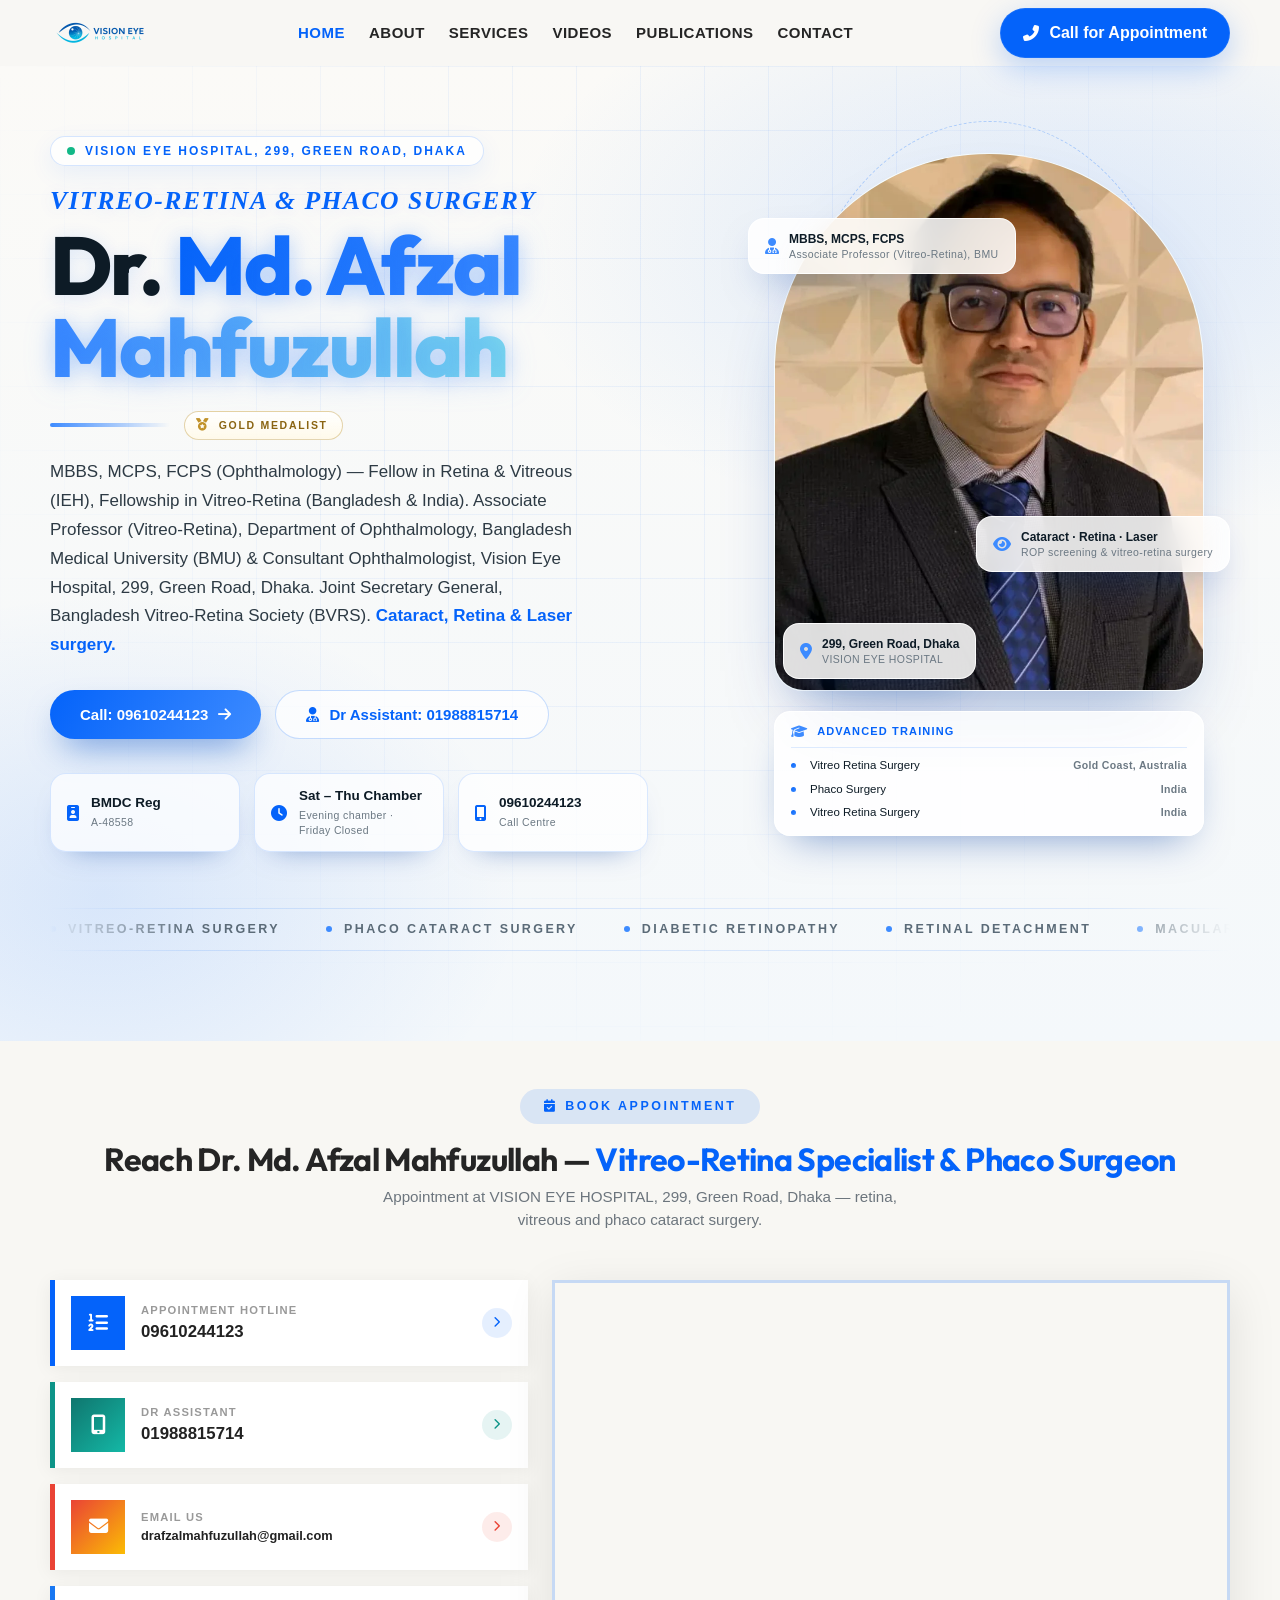
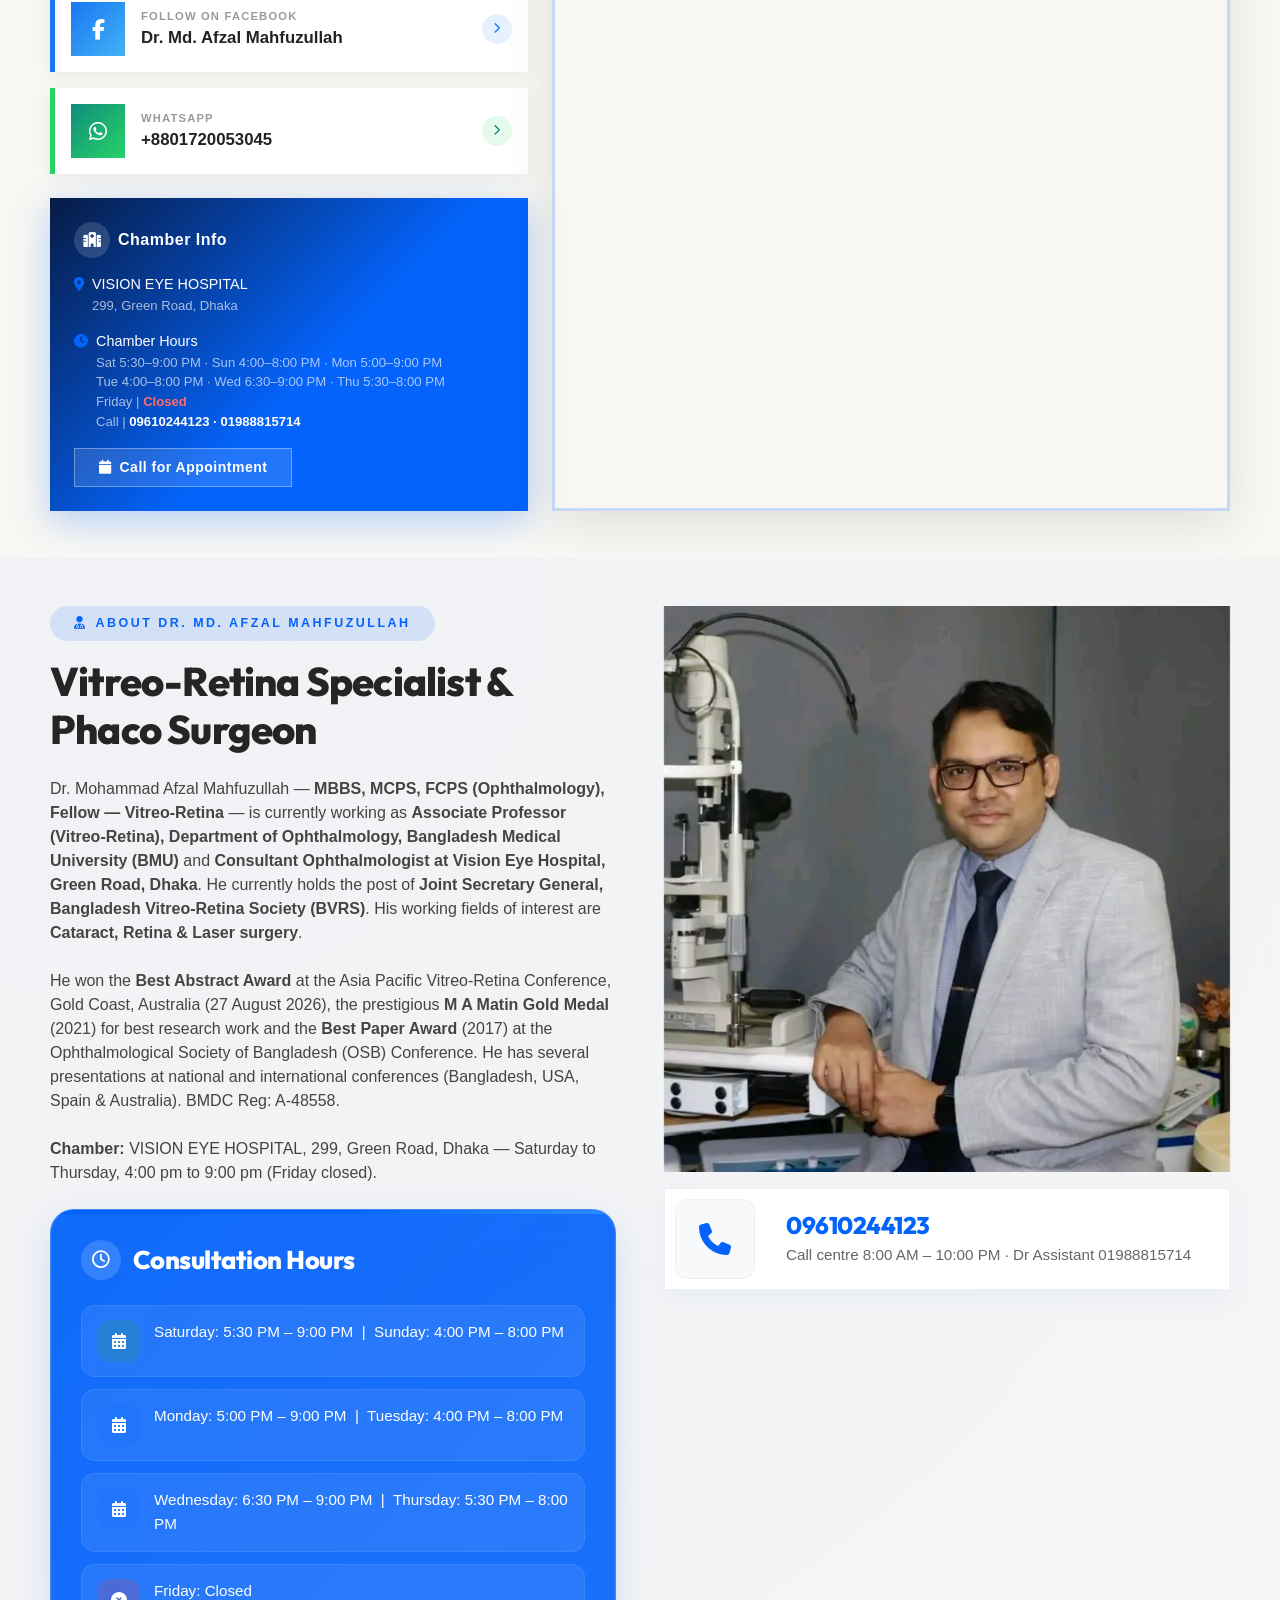
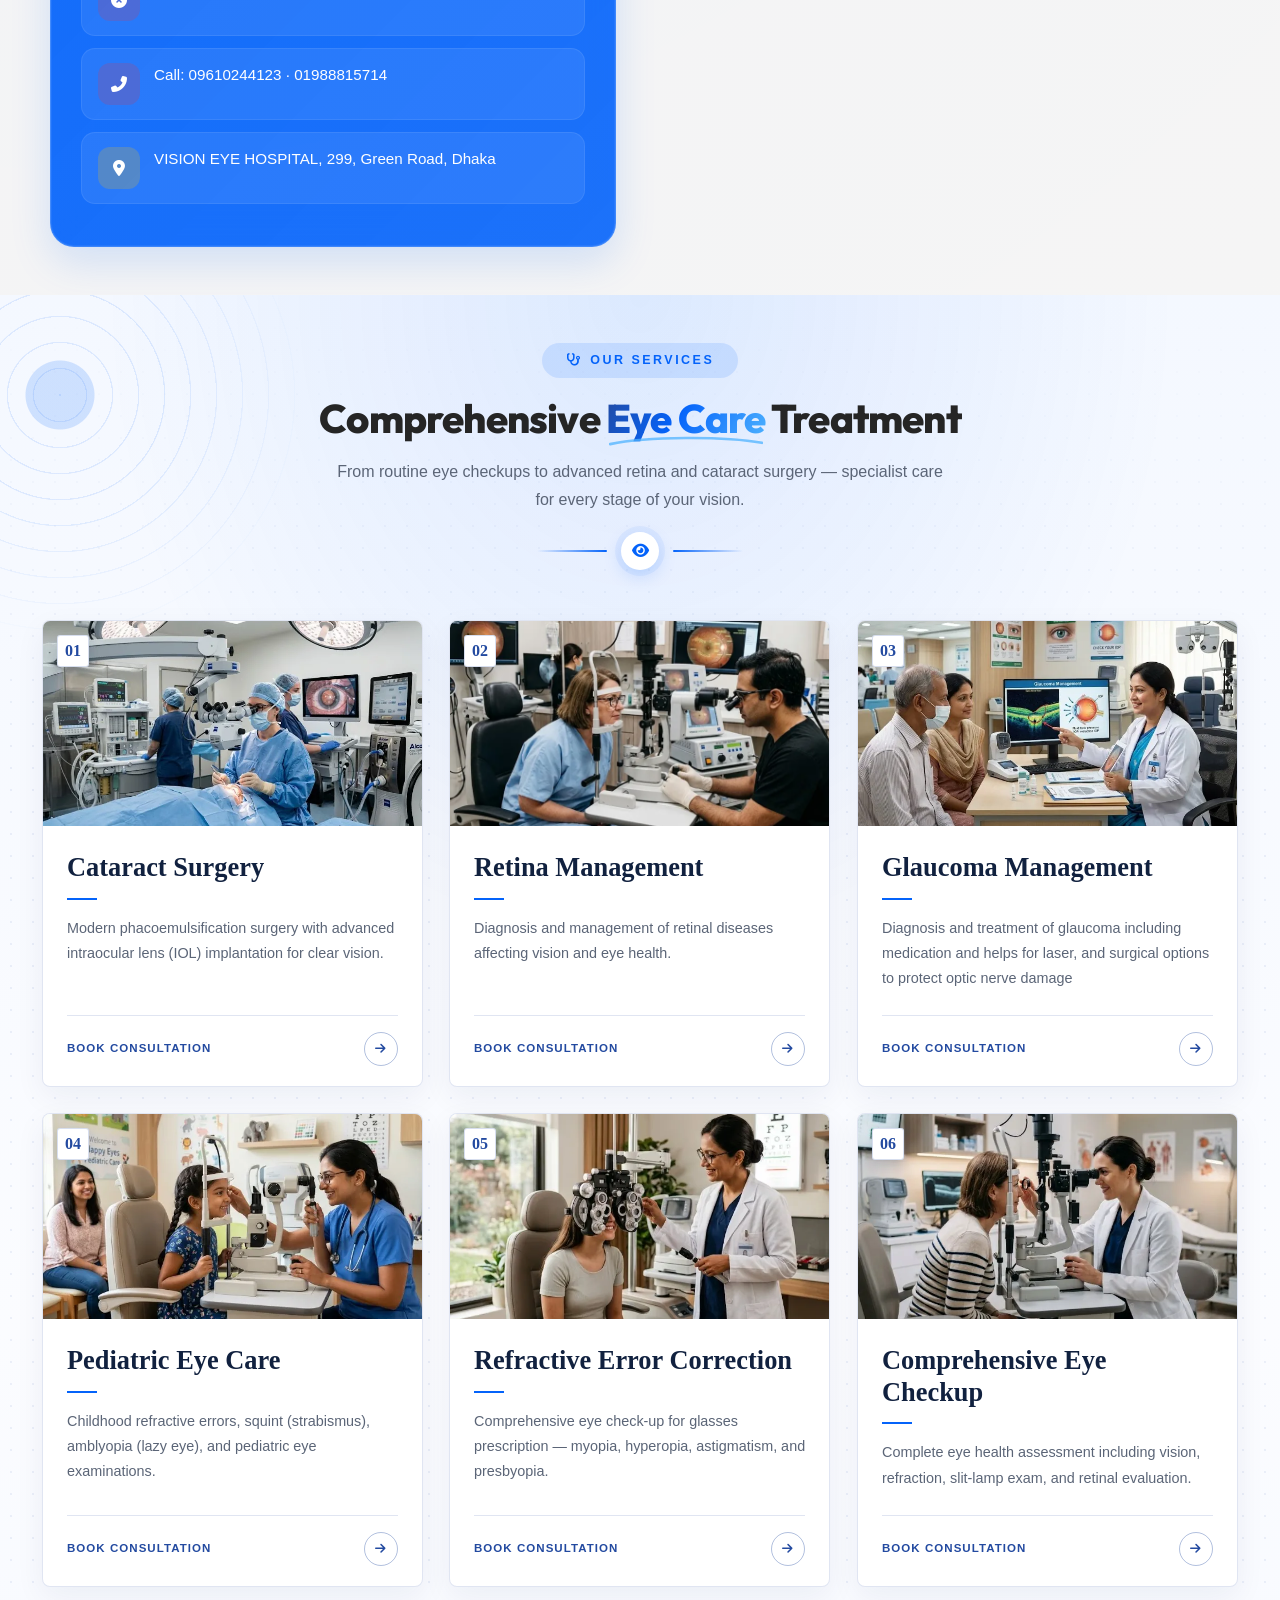
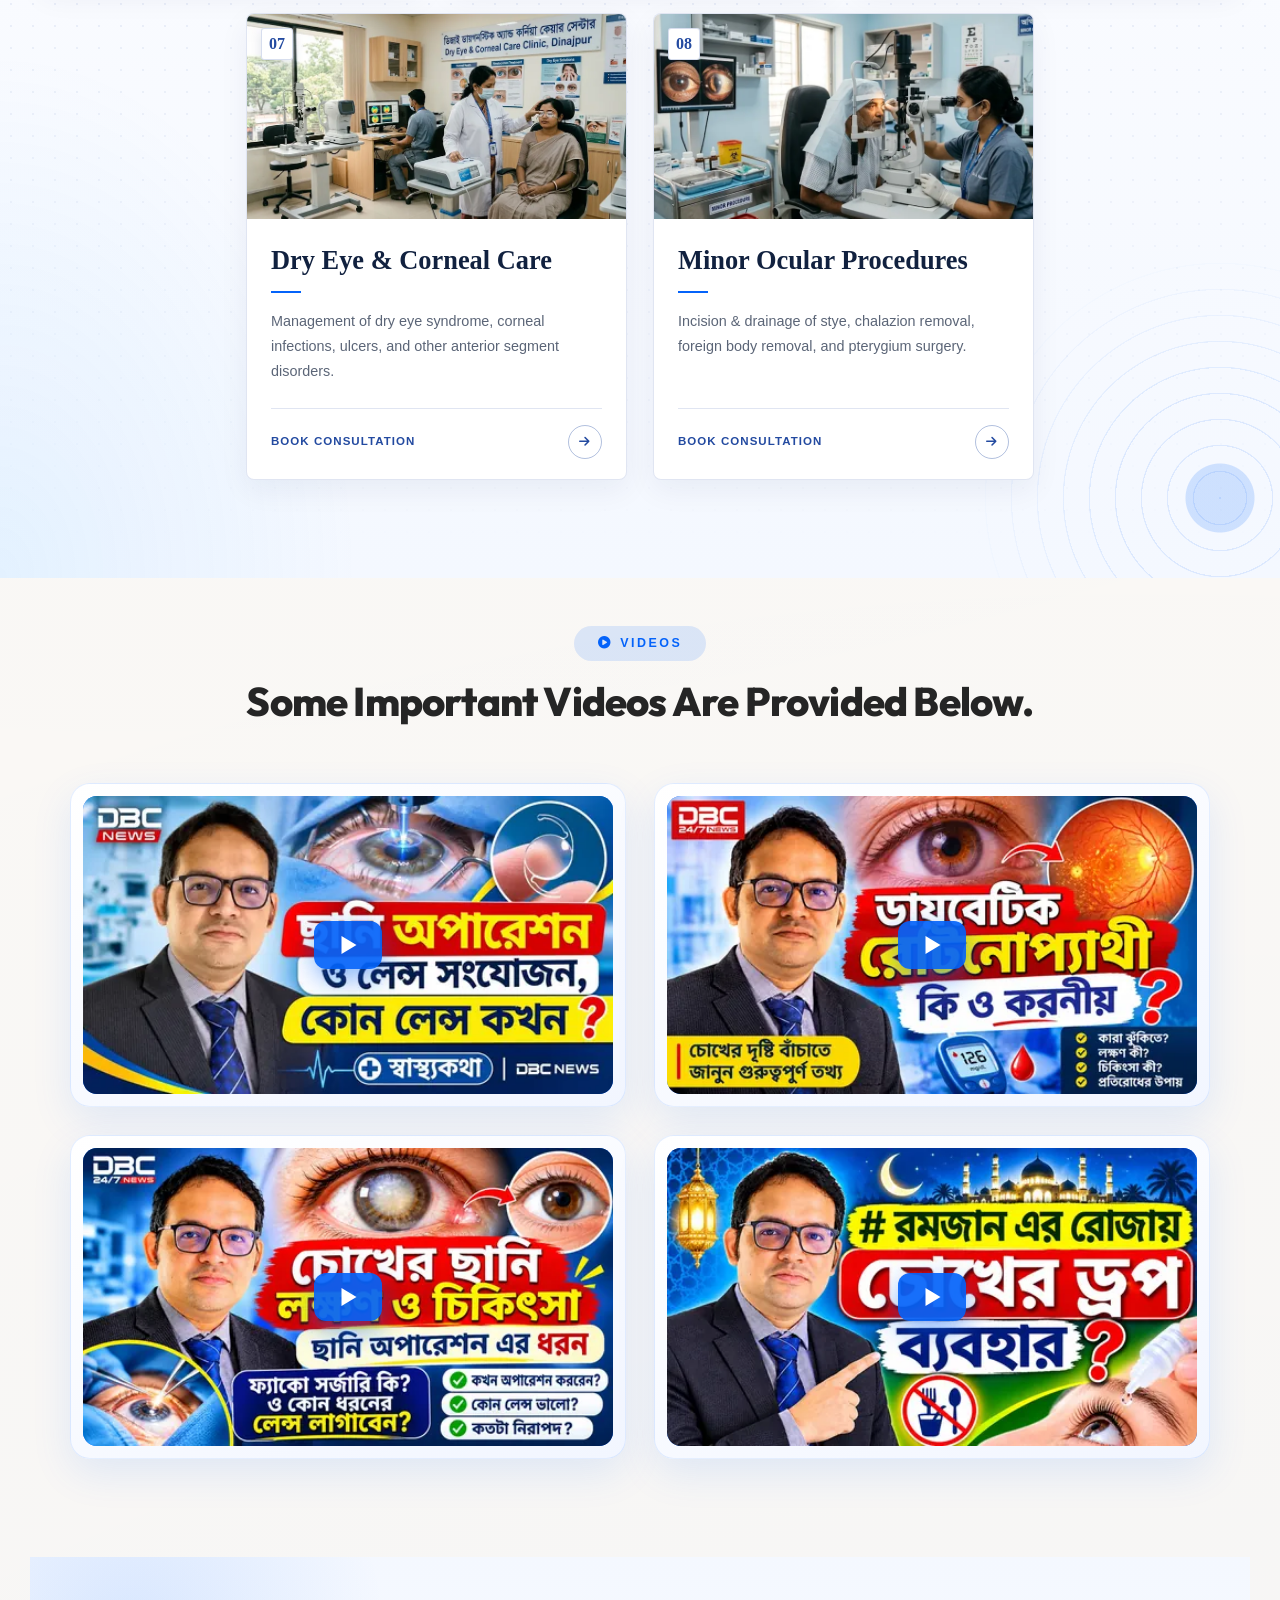
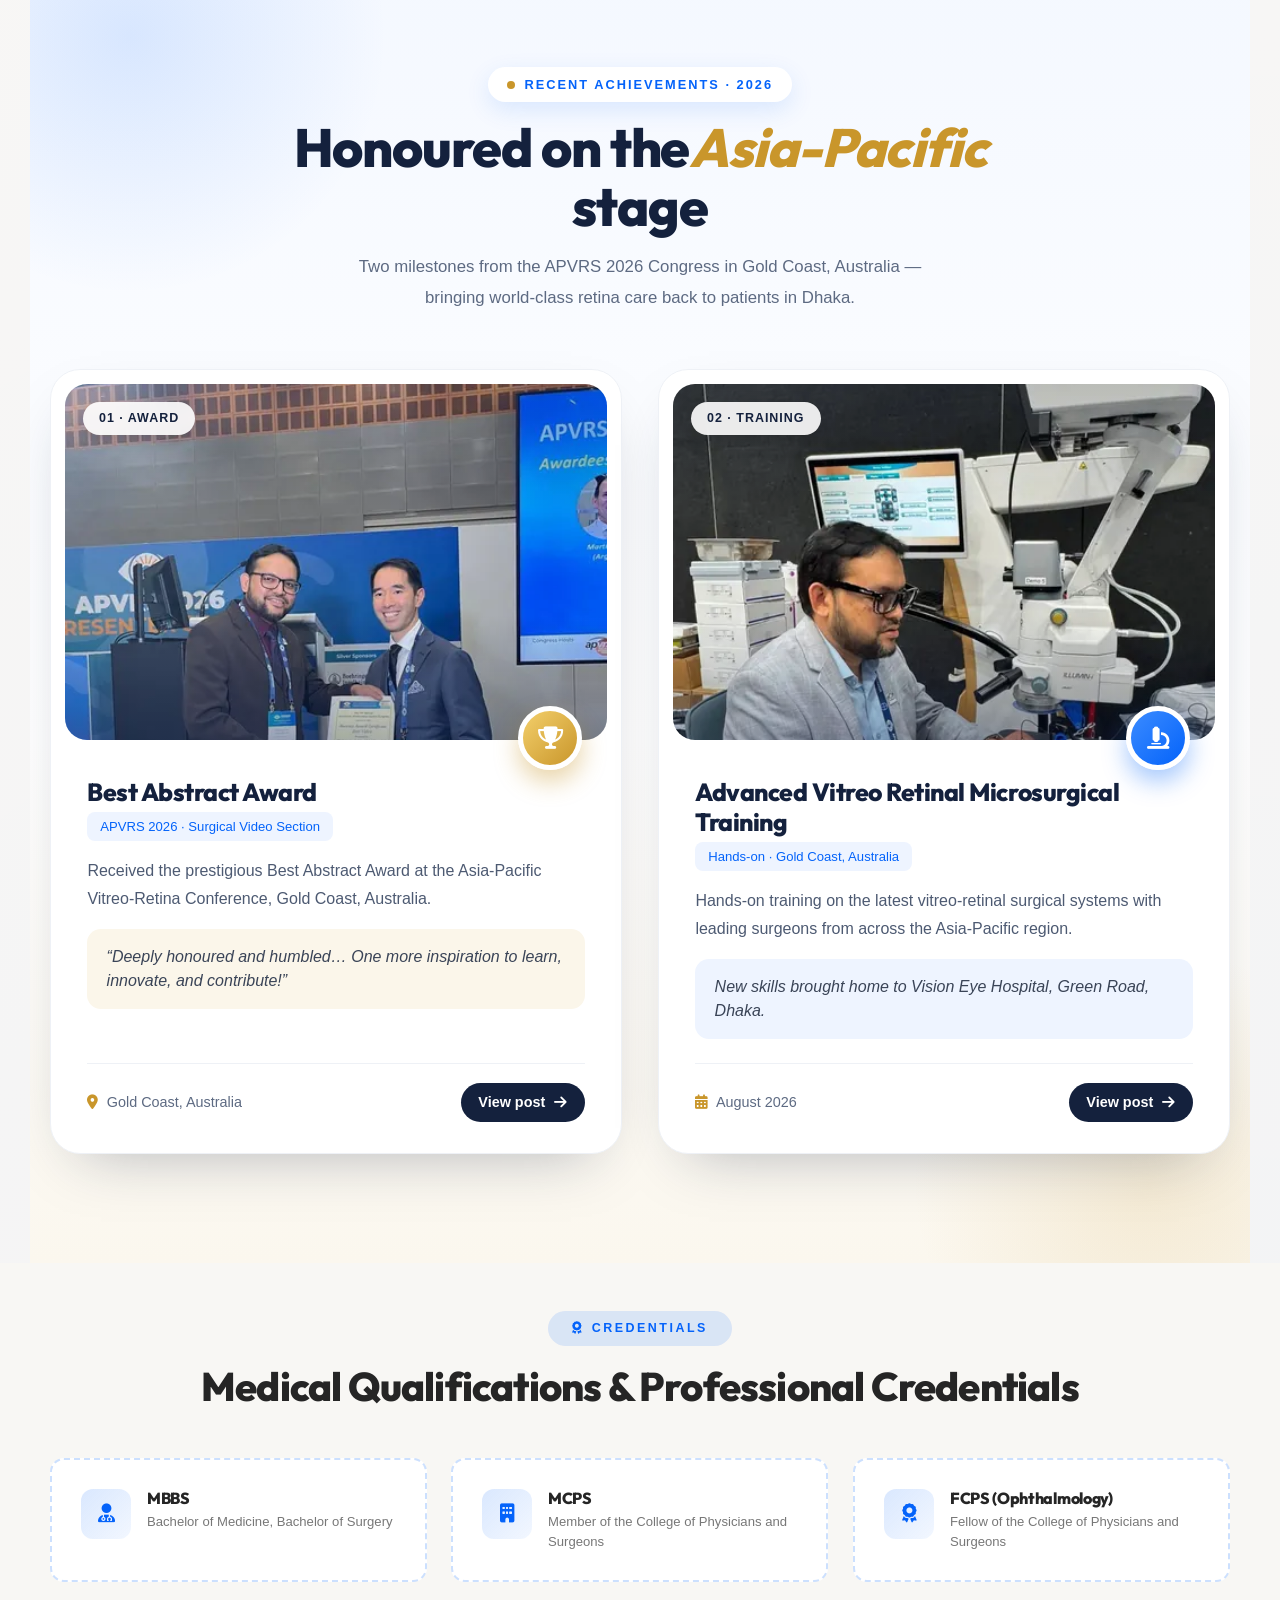
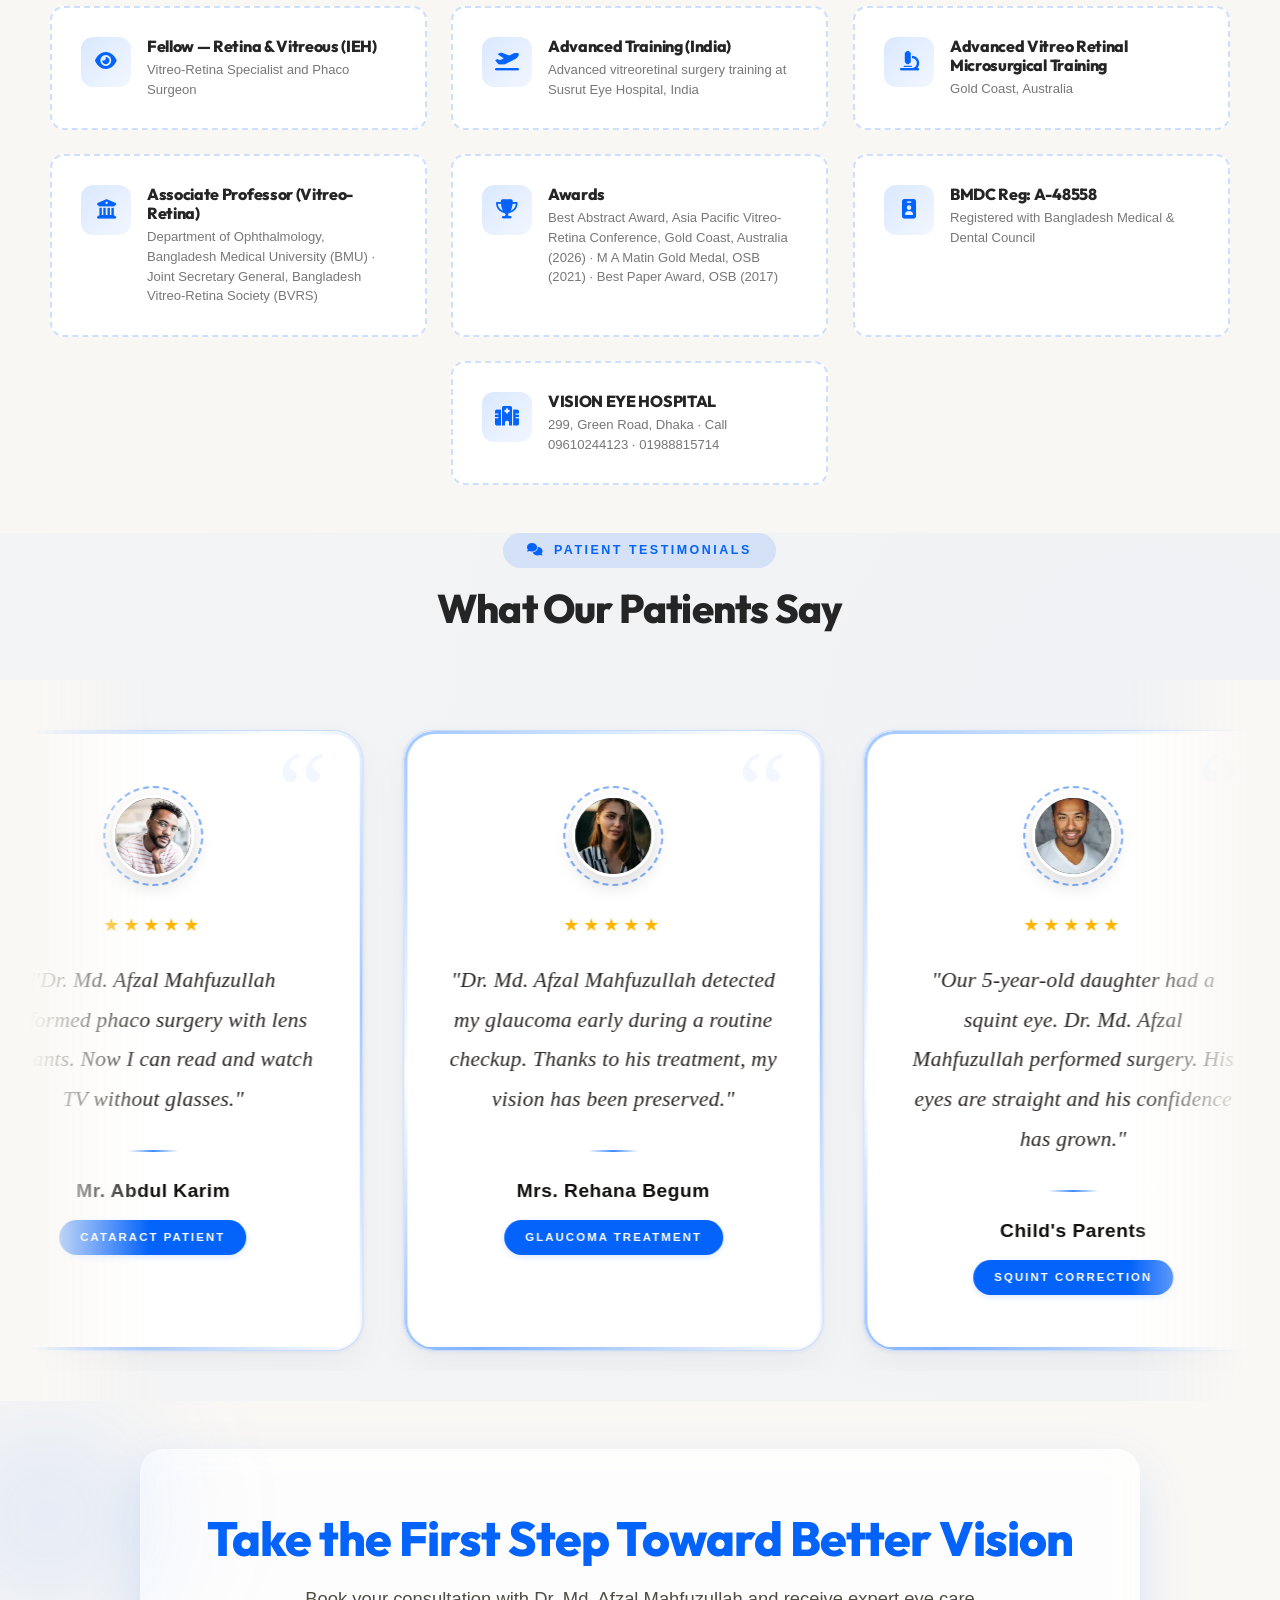
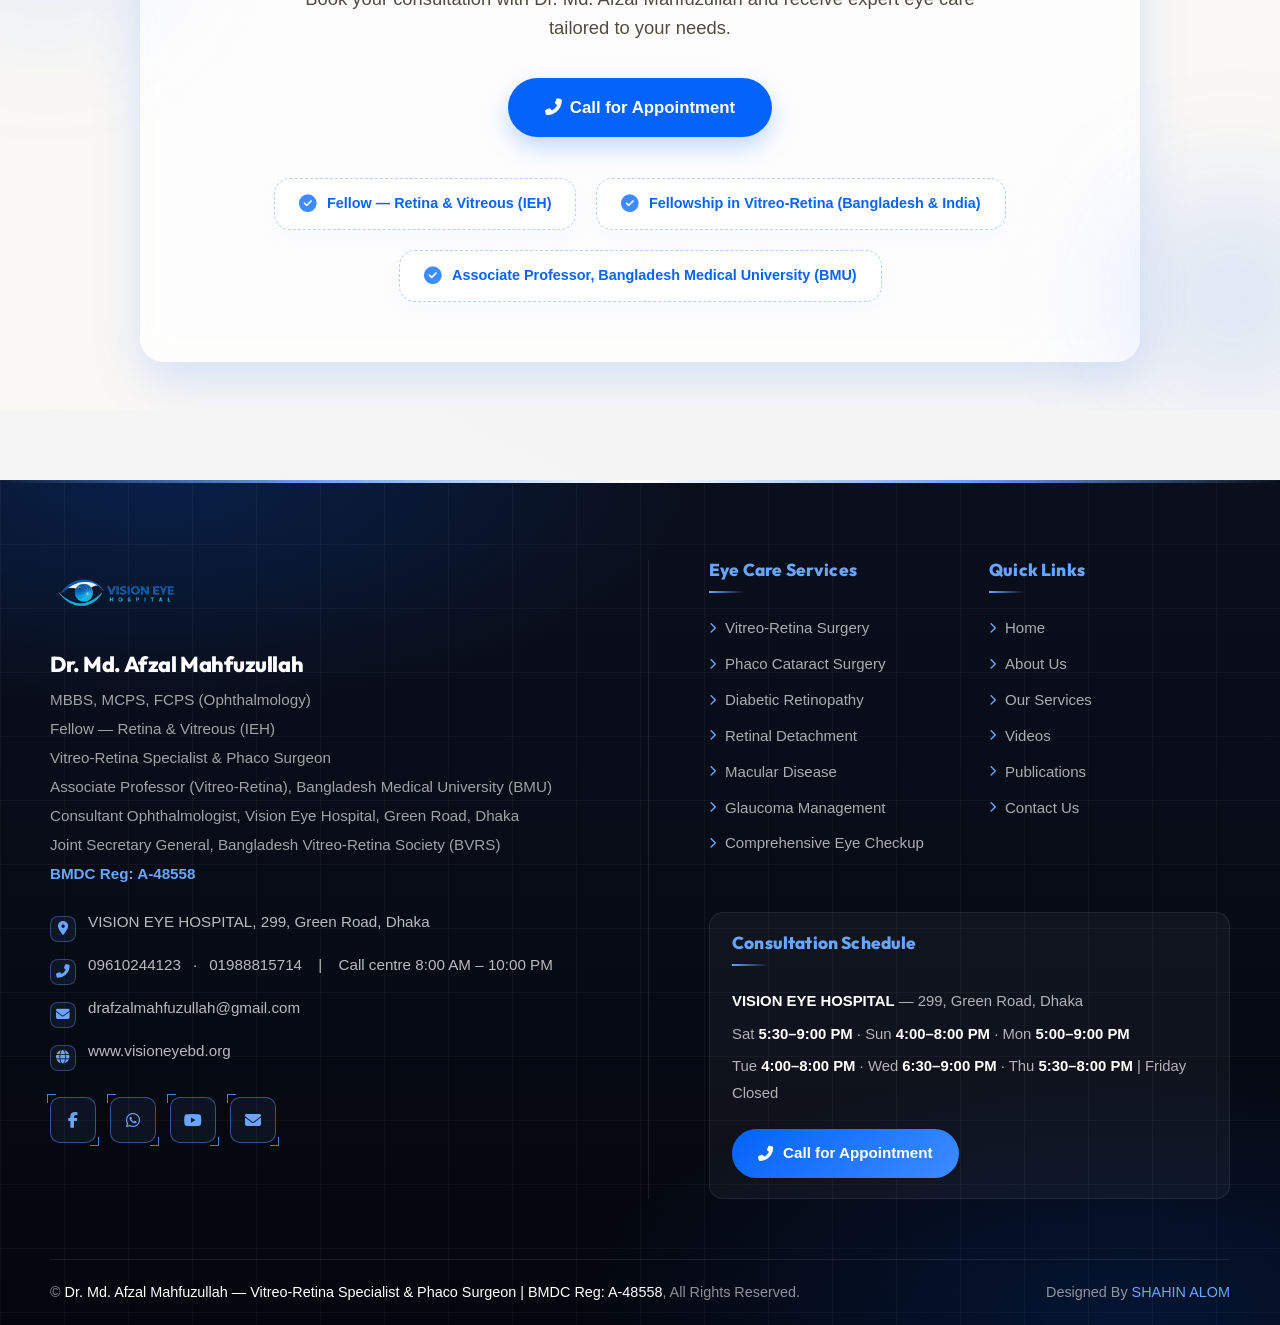
==== public/site/html/index.html @ 5427e0e3 "Move Advanced Training box to 2nd position in mobile hero" ====
<!DOCTYPE html>

<html lang="en">
<head>
<meta charset="utf-8"/>
<title>Dr. Md. Afzal Mahfuzullah | Vitreo-Retina Specialist &amp; Phaco Surgeon | visioneyebd.org</title>
<meta content="width=device-width, initial-scale=1.0" name="viewport"/>
<meta content="index, follow" name="robots"/>
<link href="https://visioneyebd.org/" rel="canonical"/>
<meta content="Dr. Md. Afzal Mahfuzullah, dr md afzal mahfuzullah, visioneyebd.org, Vision Eye Care, Vitreo-Retina Specialist Dhaka, retina specialist Dhaka  Ophthalmologist, Cataract Surgery, Glaucoma, Pediatric Eye Care, Dhaka" name="keywords"/>
<meta content="Dr. Md. Afzal Mahfuzullah is a leading Vitreo-Retina Specialist &amp; Phaco Surgeon (Ophthalmologist) in Dhaka. Visit visioneyebd.org for advanced cataract surgery, glaucoma management, pediatric eye care, and comprehensive eye exams." name="description"/>
<meta content="website" property="og:type"/>
<meta content="https://visioneyebd.org/" property="og:url"/>
<meta content="Dr. Md. Afzal Mahfuzullah | Vitreo-Retina Specialist &amp; Phaco Surgeon | visioneyebd.org" property="og:title"/>
<meta content="Dr. Md. Afzal Mahfuzullah - MBBS, MCPS, FCPS. Expert in advanced eye care at visioneyebd.org." property="og:description"/>
<meta content="https://visioneyebd.org/img/vision-eye-logo.png" property="og:image"/>
<meta content="summary_large_image" property="twitter:card"/>
<meta content="https://visioneyebd.org/" property="twitter:url"/>
<meta content="Dr. Md. Afzal Mahfuzullah | Vitreo-Retina Specialist &amp; Phaco Surgeon | visioneyebd.org" property="twitter:title"/>
<meta content="Dr. Md. Afzal Mahfuzullah is a leading Ophthalmologist in Dhaka. Visit visioneyebd.org to book your consultation." property="twitter:description"/>
<meta content="https://visioneyebd.org/img/vision-eye-logo.png" property="twitter:image"/>
<script type="application/ld+json">
    {
      "@context": "https://schema.org",
      "@type": "Physician",
      "name": "Dr. Md. Afzal Mahfuzullah",
      "url": "https://visioneyebd.org",
      "logo": "https://visioneyebd.org/img/vision-eye-logo.png",
      "image": "https://visioneyebd.org/img/doctor-3.jpg",
      "description": "Dr. Mohammad Afzal Mahfuzullah, MBBS, MCPS, FCPS (Ophthalmology), Fellow - Vitreo-Retina, is Associate Professor (Vitreo-Retina), Department of Ophthalmology, Bangladesh Medical University (BMU) and Consultant Ophthalmologist at Vision Eye Hospital, Green Road, Dhaka. Fields of interest: Cataract, Retina and Laser surgery.",
      "telephone": "+8809610244123",
      "email": "drafzalmahfuzullah@gmail.com",
      "medicalSpecialty": "Ophthalmology",
      "address": {
        "@type": "PostalAddress",
        "streetAddress": "VISION EYE HOSPITAL, 299, Green Road",
        "addressLocality": "Dhaka",
        "addressRegion": "Dhaka",
        "addressCountry": "BD"
      },
      "geo": {
        "@type": "GeoCoordinates",
        "latitude": "25.0715",
        "longitude": "91.3992"
      },
      "openingHoursSpecification": [
        { "@type": "OpeningHoursSpecification", "dayOfWeek": "Saturday", "opens": "17:30", "closes": "21:00" },
        { "@type": "OpeningHoursSpecification", "dayOfWeek": "Sunday", "opens": "16:00", "closes": "20:00" },
        { "@type": "OpeningHoursSpecification", "dayOfWeek": "Monday", "opens": "17:00", "closes": "21:00" },
        { "@type": "OpeningHoursSpecification", "dayOfWeek": "Tuesday", "opens": "16:00", "closes": "20:00" },
        { "@type": "OpeningHoursSpecification", "dayOfWeek": "Wednesday", "opens": "18:30", "closes": "21:00" },
        { "@type": "OpeningHoursSpecification", "dayOfWeek": "Thursday", "opens": "17:30", "closes": "20:00" }
      ],
      "sameAs": [
        "https://www.facebook.com/dr.mdafzalmahfuzullah",
        "https://www.youtube.com/channel/UCqeKIQYNpHyOVtgE7j-rPLQ"
      ]
    }
    </script>
<link href="../images/favicon-96.png" rel="icon" type="image/png"/>
<link href="https://fonts.googleapis.com" rel="preconnect"/>
<link crossorigin="" href="https://fonts.gstatic.com" rel="preconnect"/>
<link as="image" fetchpriority="high" href="../images/doctor-main.webp" rel="preload"/>
<link as="image" href="../images/vision-eye-logo.webp" rel="preload"/>
<link href="https://fonts.googleapis.com/css2?family=Outfit:wght@400;500;600;700;800;900&family=Plus+Jakarta+Sans:wght@400;500;600;700;800&display=swap" rel="stylesheet"/>
<link href="../css/css2.css" rel="stylesheet"/>
<link href="../css/all.min.css" rel="stylesheet"/>
<link href="../css/bootstrap-icons.css" rel="stylesheet"/>
<link href="../css/animate.min.css" rel="stylesheet"/>
<link href="../css/owl.carousel.min.css" rel="stylesheet"/>
<link href="../css/bootstrap.min.css" rel="stylesheet"/>
<link href="../css/style.css" rel="stylesheet"/>
<link href="../css/typography.css" rel="stylesheet"/>
<link href="../css/html.css" rel="stylesheet"/>
<link href="../css/training.css" rel="stylesheet"/>
</head>
<style>
    :root {
        --gold: #3D8BFF;
        --gold-light: #7dd9ee;
        --gold-dark: #0463FA;
        --bg-body: #faf8f5;
        --text-main: #11100e;
        --text-muted: #2c2924;
        --text-subtle: #504c44;
        --card-bg: #ffffff;
        --transition-smooth: all 0.6s cubic-bezier(0.16, 1, 0.3, 1);
    }
    * {
        box-sizing: border-box;
        margin: 0;
        padding: 0;
    }
    body {
        font-family: 'Montserrat', sans-serif;
        background-color: var(--bg-body);
        display: flex;
        flex-direction: column;
        justify-content: center;
        align-items: center;
        min-height: 100vh;
        overflow-x: hidden;
        -webkit-font-smoothing: antialiased;
        -moz-osx-font-smoothing: grayscale;
        background-image:
            radial-gradient(circle at 10% 20%, rgba(4,99,250, 0.04) 0%, transparent 40%),
            radial-gradient(circle at 90% 80%, rgba(4,99,250, 0.04) 0%, transparent 40%);
    }
</style>
<body>

<div class="container-fluid bg-light sticky-top p-0">
<div class="container">
<nav class="navbar navbar-expand-lg navbar-light p-0">
<a class="navbar-brand py-2 me-0" href="index.html">
<img alt="Dr. Md. Afzal Mahfuzullah - Vitreo-Retina Specialist" src="../images/vision-eye-logo.webp" style="height: 50px; width: auto; display: block; object-fit: contain;"/>
</a>
<button class="navbar-toggler" data-bs-target="#navbarCollapse" data-bs-toggle="collapse" type="button">
<span class="navbar-toggler-icon"></span>
</button>
<div class="collapse navbar-collapse" id="navbarCollapse">
<div class="navbar-nav mx-auto">
<a class="nav-item nav-link active" href="index.html">Home</a>
<a class="nav-item nav-link" href="about.html">About</a>
<a class="nav-item nav-link" href="services.html">Services</a>
<a class="nav-item nav-link" href="video.html">Videos</a>
<a class="nav-item nav-link" href="publications.html">Publications</a>
<a class="nav-item nav-link" href="contact.html">Contact</a>
</div>
<a class="appointment-call-btn" href="tel:+8809610244123">
<i class="fas fa-phone-alt"></i>
<span>Call for Appointment</span>
</a>
</div>
</nav>
</div>
</div>
<style>
.nhero{width:100%;max-width:100%;min-width:0;align-self:stretch;position:relative;overflow:hidden;padding:70px 0 90px;background:
  radial-gradient(900px 500px at 82% 18%, rgba(61,139,255,.16), transparent 60%),
  radial-gradient(700px 500px at 8% 85%, rgba(4,99,250,.12), transparent 60%),
  linear-gradient(180deg,#fbfaf7 0%, #f4f8fb 100%);}
.nhero::before{content:"";position:absolute;inset:0;background-image:linear-gradient(rgba(4,99,250,.06) 1px,transparent 1px),linear-gradient(90deg,rgba(4,99,250,.06) 1px,transparent 1px);background-size:64px 64px;mask-image:radial-gradient(ellipse at 50% 30%,#000 30%,transparent 78%);pointer-events:none}
.nhero__inner{min-width:0;position:relative;z-index:2;display:grid;grid-template-columns:1.05fr .95fr;gap:56px;align-items:center}
.nhero__eyebrow{display:inline-flex;align-items:center;gap:10px;padding:8px 16px;border-radius:999px;background:rgba(255,255,255,.75);backdrop-filter:blur(10px);border:1px solid rgba(4,99,250,.16);font:600 12px/1 'Montserrat',sans-serif;letter-spacing:2px;text-transform:uppercase;color:#0463FA;box-shadow:0 8px 24px rgba(4,99,250,.08)}
.nhero__dot{width:8px;height:8px;border-radius:50%;background:#12b886;box-shadow:0 0 0 0 rgba(18,184,134,.6);animation:nhpulse 1.9s infinite}
@keyframes nhpulse{70%{box-shadow:0 0 0 10px rgba(18,184,134,0)}100%{box-shadow:0 0 0 0 rgba(18,184,134,0)}}
.nhero h1{margin:22px 0 0;font-family:'Outfit',sans-serif;font-weight:900;font-size:clamp(46px,6.4vw,86px);line-height:1.0;letter-spacing:-2px;color:#0d1b26;text-shadow:0 2px 18px rgba(4,99,250,.12)}
.nhero h1 .nhero__thin{display:block;font-family:'Playfair Display',serif;font-weight:800;font-style:italic;font-size:clamp(16px,2vw,26px);letter-spacing:1.5px;text-transform:uppercase;color:#0463FA;margin-bottom:10px}
.nhero__grad{background:linear-gradient(105deg,#0463FA 0%,#3D8BFF 45%,#7dd9ee 100%);-webkit-background-clip:text;background-clip:text;color:transparent;filter:drop-shadow(0 4px 14px rgba(61,139,255,.28))}
.nhero__rule{width:120px;height:4px;margin:24px 0 18px;border-radius:2px;background:linear-gradient(90deg,#3D8BFF,rgba(61,139,255,0))}
.nhero__ack{display:flex;align-items:center;flex-wrap:wrap;gap:14px;margin:24px 0 18px}
.nhero__ack .nhero__rule{margin:0;flex:0 0 auto}
.nhero__gold{display:inline-flex;align-items:center;gap:8px;padding:7px 14px 7px 11px;border-radius:999px;background:linear-gradient(180deg,rgba(255,255,255,.94),rgba(255,249,232,.9));border:1px solid rgba(176,132,29,.34);box-shadow:0 10px 26px -18px rgba(154,110,20,.8);font:700 10.5px/1 'Montserrat',sans-serif;letter-spacing:1.7px;text-transform:uppercase;color:#8a6412;white-space:nowrap}
.nhero__gold i{font-size:12.5px;color:#c1922a}
.nhero__lead{max-width:540px;font:600 17px/1.7 'Montserrat',sans-serif;color:#2d3a44}
.nhero__lead strong{color:#0463FA;font-weight:800}
.nhero__cta{display:flex;flex-wrap:wrap;gap:14px;margin-top:30px}
.nhero__btn{display:inline-flex;align-items:center;gap:10px;padding:16px 30px;border-radius:999px;font:800 15px/1 'Montserrat',sans-serif;text-decoration:none;transition:all .35s cubic-bezier(.16,1,.3,1)}
.nhero__btn--primary{color:#fff;background:linear-gradient(120deg,#0463FA,#3D8BFF);box-shadow:0 16px 34px -12px rgba(4,80,200,.65)}
.nhero__btn--primary:hover{color:#fff;transform:translateY(-3px);box-shadow:0 22px 44px -14px rgba(4,80,200,.75)}
.nhero__btn--ghost{color:#0463FA;background:rgba(255,255,255,.7);border:1px solid rgba(4,99,250,.22)}
.nhero__btn--ghost:hover{background:#fff;transform:translateY(-3px);color:#0463FA}
.nhero__visual{position:relative;display:flex;justify-content:center;align-items:flex-end}
.nhero__ring{position:absolute;border-radius:50%;border:1px dashed rgba(61,139,255,.35);animation:nhspin 34s linear infinite}
.nhero__ring--a{inset:-6% 4% 6% 4%;}
.nhero__ring--b{inset:6% 16% 18% 16%;border-style:solid;border-color:rgba(4,99,250,.14);animation-direction:reverse;animation-duration:46s}
@keyframes nhspin{to{transform:rotate(360deg)}}
.nhero__frame{position:relative;z-index:2;width:100%;max-width:430px;aspect-ratio:4/5;border-radius:250px 250px 34px 34px;overflow:hidden;background:linear-gradient(160deg,#e7f6fb,#d3ecf6);box-shadow:0 40px 80px -34px rgba(4,60,160,.45);border:1px solid rgba(255,255,255,.7)}
.nhero__frame img{width:100%;height:100%;object-fit:cover;object-position:top center;display:block;transition:transform .8s cubic-bezier(.16,1,.3,1)}
.nhero__frame:hover img{transform:scale(1.045)}
.nhero__chip{position:absolute;z-index:3;display:flex;align-items:center;gap:10px;padding:12px 16px;border-radius:16px;background:rgba(255,255,255,.86);backdrop-filter:blur(14px);border:1px solid rgba(255,255,255,.9);box-shadow:0 18px 40px -18px rgba(4,60,160,.5);font:600 12px/1.35 'Montserrat',sans-serif;color:#0d1b26;animation:nhfloat 6s ease-in-out infinite}
.nhero__chip i{color:#3D8BFF;font-size:16px}
.nhero__chip small{display:block;font-weight:500;color:#6b7883;font-size:10.5px;letter-spacing:.4px}
.nhero__chip--1{top:12%;left:-6%}
.nhero__chip--2{bottom:22%;right:-6%;animation-delay:1.4s}
.nhero__chip--3{bottom:2%;left:2%;animation-delay:2.6s}
@keyframes nhfloat{0%,100%{transform:translateY(0)}50%{transform:translateY(-12px)}}
.nhero__marquee{width:100%;min-width:0;position:relative;z-index:2;margin-top:56px;overflow:hidden;border-top:1px solid rgba(4,99,250,.12);border-bottom:1px solid rgba(4,99,250,.12);padding:14px 0;-webkit-mask-image:linear-gradient(90deg,transparent,#000 12%,#000 88%,transparent);mask-image:linear-gradient(90deg,transparent,#000 12%,#000 88%,transparent)}
.nhero__track{display:flex;gap:46px;width:max-content;animation:nhmarq 26s linear infinite}
.nhero__track span{font:600 12.5px/1 'Montserrat',sans-serif;letter-spacing:2.4px;text-transform:uppercase;color:#5b6b78;display:flex;align-items:center;gap:12px;white-space:nowrap}
.nhero__track span::before{content:"";width:6px;height:6px;border-radius:50%;background:#3D8BFF}
@keyframes nhmarq{to{transform:translateX(-50%)}}
.nhrise{opacity:0;transform:translateY(26px);animation:nhrise .8s cubic-bezier(.16,1,.3,1) forwards}
.nhero__facts{display:grid;grid-template-columns:repeat(auto-fit,minmax(190px,1fr));gap:14px;margin-top:34px;max-width:620px}
.nhero__fact{display:flex;align-items:center;gap:12px;padding:14px 16px;border-radius:16px;background:rgba(255,255,255,.72);backdrop-filter:blur(10px);border:1px solid rgba(4,99,250,.14);box-shadow:0 14px 30px -20px rgba(4,60,160,.55)}
.nhero__fact i{font-size:16px;color:#0463FA;flex-shrink:0}
.nhero__fact strong{display:block;font:800 13.5px/1.25 'Montserrat',sans-serif;color:#0d1b26}
.nhero__fact small{display:block;font:600 10.5px/1.4 'Montserrat',sans-serif;letter-spacing:.4px;color:#6b7883;margin-top:3px}
@media (max-width:991.98px){.nhero__facts{margin-left:auto;margin-right:auto;text-align:left}}
.nhd1{animation-delay:.05s}.nhd2{animation-delay:.18s}.nhd3{animation-delay:.3s}.nhd4{animation-delay:.42s}.nhd5{animation-delay:.54s}
@keyframes nhrise{to{opacity:1;transform:none}}
@media (max-width:991.98px){.nhero__inner{grid-template-columns:1fr;gap:44px;text-align:center}
 .nhero__lead{margin:0 auto}.nhero__rule{margin-left:auto;margin-right:auto}.nhero__cta{justify-content:center}.nhero__ack{justify-content:center}
 .nhero__visual{order:-1}.nhero__chip--1{left:-2%}.nhero__chip--2{right:-2%}}
@media (max-width:767.98px){
 .nhero{padding:40px 0 56px}
 .nhero__inner{gap:34px}
 .nhero h1{font-size:clamp(28px,8.2vw,44px);letter-spacing:-1px;margin-top:16px;word-break:break-word}
 .nhero h1 .nhero__thin{font-size:clamp(12px,3.3vw,15px);letter-spacing:1px;margin-bottom:8px}
 .nhero__eyebrow{font-size:10.5px;letter-spacing:1.2px;padding:7px 13px;max-width:100%;text-align:left}
 .nhero__lead{font-size:14.5px;line-height:1.75;max-width:100%}
 .nhero__rule{width:80px;height:3px;margin:16px auto 14px}
 .nhero__ack{gap:11px;margin:16px 0 14px}
 .nhero__gold{padding:6px 12px 6px 9px;font-size:9.5px;letter-spacing:1.3px}
 .nhero__gold i{font-size:11px}
 .nhero__cta{gap:10px;margin-top:22px}
 .nhero__btn{width:100%;justify-content:center;padding:14px 20px;font-size:13.5px}
 .nhero__facts{grid-template-columns:1fr;gap:10px;margin-top:22px;max-width:100%}
 .nhero__fact{padding:12px 14px}
 .nhero__visual{padding:6px 0 0}
 .nhero__frame{max-width:min(300px,78vw);border-radius:150px 150px 22px 22px;box-shadow:0 24px 50px -26px rgba(4,60,160,.45)}
 .nhero__ring--a{inset:auto;left:5%;right:5%;top:-14px;height:calc(min(300px,78vw) * 1.26)}
 .nhero__ring--b{display:none}
 .nhero__chip{position:static;animation:none;width:100%;max-width:100%;padding:11px 13px;font-size:11.5px;box-shadow:0 10px 24px -16px rgba(4,60,160,.5)}
 .nhero__chip small{font-size:10px}
 .nhero__chip--3{display:flex}
 .nhero__visual{display:grid;grid-template-columns:1fr;justify-items:center;gap:14px}
 .nhero__stack{display:contents}
 .nhero__train{order:1;width:100%;max-width:430px}
 .nhero__chip{order:2}
 .nhero__chips-m{display:grid;grid-template-columns:1fr;gap:10px;width:100%;text-align:left}
 .nhero__marquee{margin-top:34px;padding:11px 0}
 .nhero__track{gap:28px;animation-duration:18s}
 .nhero__track span{font-size:10.5px;letter-spacing:1.6px}
}
@media (max-width:400px){
 .nhero h1{font-size:clamp(25px,8vw,34px)}
 .nhero__frame{max-width:74vw}
}
@media (prefers-reduced-motion:reduce){.nhero *{animation:none!important}}
</style>
<section class="nhero">
<div class="container">
<div class="nhero__inner">
<div class="nhero__copy">
<div class="nhero__eyebrow nhrise nhd1"><span class="nhero__dot"></span> Vision Eye Hospital, 299, Green Road, Dhaka</div>
<h1 class="nhrise nhd2">
<span class="nhero__thin">Vitreo-Retina &amp; Phaco Surgery</span>
          Dr. <span class="nhero__grad">Md. Afzal Mahfuzullah</span>
</h1>
<div class="nhero__ack nhrise nhd2">
<div class="nhero__rule"></div>
<span class="nhero__gold"><i class="fas fa-medal"></i>Gold Medalist</span>
</div>
<p class="nhero__lead nhrise nhd3">MBBS, MCPS, FCPS (Ophthalmology) — Fellow in Retina &amp; Vitreous (IEH), Fellowship in Vitreo-Retina (Bangladesh &amp; India). Associate Professor (Vitreo-Retina), Department of Ophthalmology, Bangladesh Medical University (BMU) &amp; Consultant Ophthalmologist, Vision Eye Hospital, 299, Green Road, Dhaka. Joint Secretary General, Bangladesh Vitreo-Retina Society (BVRS). <strong>Cataract, Retina &amp; Laser surgery.</strong></p>
<div class="nhero__cta nhrise nhd4">
<a class="nhero__btn nhero__btn--primary" href="tel:+8809610244123">Call: 09610244123 <i class="fas fa-arrow-right"></i></a>
<a class="nhero__btn nhero__btn--ghost" href="tel:+8801988815714"><i class="fas fa-user-md"></i> Dr Assistant: 01988815714</a>
</div>
<div class="nhero__facts nhrise nhd5">
<div class="nhero__fact"><i class="fas fa-id-badge"></i><div><strong>BMDC Reg</strong><small>A-48558</small></div></div>
<div class="nhero__fact"><i class="fas fa-clock"></i><div><strong>Sat – Thu Chamber</strong><small>Evening chamber · Friday Closed</small></div></div>
<div class="nhero__fact"><i class="fas fa-mobile-alt"></i><div><strong>09610244123</strong><small>Call Centre</small></div></div>
</div>
</div>
<div class="nhero__visual nhrise nhd3">
<div class="nhero__stack">
<div class="nhero__ring nhero__ring--a"></div>
<div class="nhero__ring nhero__ring--b"></div>
<div class="nhero__frame">
<img alt="Dr. Md. Afzal Mahfuzullah - Vitreo-Retina Specialist &amp; Phaco Surgeon, comprehensive ophthalmic care" src="../images/doctor-main.webp"/>
</div>
<div class="nhero__chip nhero__chip--1"><i class="fas fa-user-md"></i><div>MBBS, MCPS, FCPS<small>Associate Professor (Vitreo-Retina), BMU</small></div></div>
<div class="nhero__chip nhero__chip--2"><i class="fas fa-eye"></i><div>Cataract · Retina · Laser<small>ROP screening &amp; vitreo-retina surgery</small></div></div>
<div class="nhero__chip nhero__chip--3"><i class="fas fa-map-marker-alt"></i><div>299, Green Road, Dhaka<small>VISION EYE HOSPITAL</small></div></div>
</div>
<div class="nhero__train">
<div class="nhero__train__head"><i class="fas fa-graduation-cap"></i> Advanced Training</div>
<ul class="nhero__train__list">
<li class="nhero__train__row"><span>Vitreo Retina Surgery</span><em>Gold Coast, Australia</em></li>
<li class="nhero__train__row"><span>Phaco Surgery</span><em>India</em></li>
<li class="nhero__train__row"><span>Vitreo Retina Surgery</span><em>India</em></li>
</ul>
</div>
</div>
</div>
<div class="nhero__marquee">
<div class="nhero__track">
<span>Vitreo-Retina Surgery</span><span>Phaco Cataract Surgery</span><span>Diabetic Retinopathy</span><span>Retinal Detachment</span><span>Macular Disease</span><span>Glaucoma Management</span><span>Comprehensive Eye Checkup</span>
<span>Vitreo-Retina Surgery</span><span>Phaco Cataract Surgery</span><span>Diabetic Retinopathy</span><span>Retinal Detachment</span><span>Macular Disease</span><span>Glaucoma Management</span><span>Comprehensive Eye Checkup</span>
</div>
</div>
</div>
</section>
<div class="container-fluid py-5" style="background: #f8f7f3;">
<div class="container">
<div class="text-center mb-5 wow fadeIn" data-wow-delay="0.1s">
<span class="d-inline-block px-4 py-2 mb-3 rounded-pill" style="background: rgba(4,99,250,0.12); color: var(--bs-primary); font-size: 0.78rem; font-weight: 700; letter-spacing: 2.5px; text-transform: uppercase;">
<i class="fas fa-calendar-check me-2"></i>Book Appointment
                </span>
<h2 class="fw-bold mb-2" style="font-size: 2rem;">Reach Dr. Md. Afzal Mahfuzullah — <span class="text-primary">Vitreo-Retina
                        Specialist &amp; Phaco Surgeon</span></h2>
<p class="text-muted mx-auto" style="max-width: 520px; font-size: 0.95rem;">
                    Appointment at VISION EYE HOSPITAL, 299, Green Road, Dhaka — retina, vitreous and
                    phaco cataract surgery.
                </p>
</div>
<div class="row g-4 align-items-stretch">
<div class="col-lg-5 wow fadeInLeft" data-wow-delay="0.2s">
<a class="appt-row d-flex align-items-center gap-3 p-3 mb-3 rounded-3 text-decoration-none" href="tel:+8809610244123" style="background:#fff; border-left:5px solid var(--bs-primary); box-shadow:0 3px 18px rgba(0,0,0,0.06); transition:transform 0.2s,box-shadow 0.2s;">
<div class="d-flex align-items-center justify-content-center rounded-3 flex-shrink-0" style="width:54px;height:54px;background:linear-gradient(135deg,var(--bs-primary),#0463FA);">
<i class="fas fa-list-ol text-white" style="font-size:1.25rem;"></i>
</div>
<div class="flex-grow-1">
<div style="font-size:0.7rem;letter-spacing:1.2px;text-transform:uppercase;color:#999;font-weight:700;">
                                Appointment Hotline</div>
<div style="font-size:1.05rem;font-weight:700;color:#222;">09610244123</div>
</div>
<span class="d-flex align-items-center justify-content-center rounded-circle flex-shrink-0" style="width:30px;height:30px;background:rgba(4,99,250,0.1);">
<i class="fas fa-chevron-right" style="font-size:0.7rem;color:var(--bs-primary);"></i>
</span>
</a>
<a class="appt-row d-flex align-items-center gap-3 p-3 mb-3 rounded-3 text-decoration-none" href="tel:+8801988815714" style="background:#fff; border-left:5px solid #0d9488; box-shadow:0 3px 18px rgba(0,0,0,0.06); transition:transform 0.2s,box-shadow 0.2s;">
<div class="d-flex align-items-center justify-content-center rounded-3 flex-shrink-0" style="width:54px;height:54px;background:linear-gradient(135deg,#0f766e,#14b8a6);">
<i class="fas fa-mobile-alt text-white" style="font-size:1.25rem;"></i>
</div>
<div class="flex-grow-1">
<div style="font-size:0.7rem;letter-spacing:1.2px;text-transform:uppercase;color:#999;font-weight:700;">
                                Dr Assistant</div>
<div style="font-size:1.05rem;font-weight:700;color:#222;">01988815714</div>
</div>
<span class="d-flex align-items-center justify-content-center rounded-circle flex-shrink-0" style="width:30px;height:30px;background:rgba(13,148,136,0.1);">
<i class="fas fa-chevron-right" style="font-size:0.7rem;color:#0d9488;"></i>
</span>
</a>
<a class="appt-row d-flex align-items-center gap-3 p-3 mb-3 rounded-3 text-decoration-none" href="mailto:drafzalmahfuzullah@gmail.com" style="background:#fff; border-left:5px solid #EA4335; box-shadow:0 3px 18px rgba(0,0,0,0.06); transition:transform 0.2s,box-shadow 0.2s;">
<div class="d-flex align-items-center justify-content-center rounded-3 flex-shrink-0" style="width:54px;height:54px;background:linear-gradient(135deg,#EA4335,#FBBC04);">
<i class="fas fa-envelope text-white" style="font-size:1.2rem;"></i>
</div>
<div class="flex-grow-1">
<div style="font-size:0.7rem;letter-spacing:1.2px;text-transform:uppercase;color:#999;font-weight:700;">
                                Email Us</div>
<div style="font-size: clamp(0.7rem, 2.5vw, 0.8rem); font-weight:700; color:#222; word-break: break-all;">drafzalmahfuzullah@gmail.com</div>
</div>
<span class="d-flex align-items-center justify-content-center rounded-circle flex-shrink-0" style="width:30px;height:30px;background:rgba(234,67,53,0.1);">
<i class="fas fa-chevron-right" style="font-size:0.7rem;color:#EA4335;"></i>
</span>
</a>
<a class="appt-row d-flex align-items-center gap-3 p-3 mb-3 rounded-3 text-decoration-none" href="https://www.facebook.com/dr.mdafzalmahfuzullah" style="background:#fff; border-left:5px solid #1877F2; box-shadow:0 3px 18px rgba(0,0,0,0.06); transition:transform 0.2s,box-shadow 0.2s;" target="_blank">
<div class="d-flex align-items-center justify-content-center rounded-3 flex-shrink-0" style="width:54px;height:54px;background:linear-gradient(135deg,#1877F2,#42B2F5);">
<i class="fab fa-facebook-f text-white" style="font-size:1.3rem;"></i>
</div>
<div class="flex-grow-1">
<div style="font-size:0.7rem;letter-spacing:1.2px;text-transform:uppercase;color:#999;font-weight:700;">
                                Follow on Facebook</div>
<div style="font-size:1.05rem;font-weight:700;color:#222;">Dr. Md. Afzal Mahfuzullah</div>
</div>
<span class="d-flex align-items-center justify-content-center rounded-circle flex-shrink-0" style="width:30px;height:30px;background:rgba(24,119,242,0.1);">
<i class="fas fa-chevron-right" style="font-size:0.7rem;color:#1877F2;"></i>
</span>
</a>
<a class="appt-row d-flex align-items-center gap-3 p-3 mb-4 rounded-3 text-decoration-none" href="https://wa.me/8801720053045" style="background:#fff; border-left:5px solid #25D366; box-shadow:0 3px 18px rgba(0,0,0,0.06); transition:transform 0.2s,box-shadow 0.2s;" target="_blank">
<div class="d-flex align-items-center justify-content-center rounded-3 flex-shrink-0" style="width:54px;height:54px;background:linear-gradient(135deg,#128C7E,#25D366);">
<i class="fab fa-whatsapp text-white" style="font-size:1.3rem;"></i>
</div>
<div class="flex-grow-1">
<div style="font-size:0.7rem;letter-spacing:1.2px;text-transform:uppercase;color:#999;font-weight:700;">
                                WhatsApp</div>
<div style="font-size:1.05rem;font-weight:700;color:#222;">+8801720053045</div>
</div>
<span class="d-flex align-items-center justify-content-center rounded-circle flex-shrink-0" style="width:30px;height:30px;background:rgba(37,211,102,0.12);">
<i class="fas fa-chevron-right" style="font-size:0.7rem;color:#128C7E;"></i>
</span>
</a>
<div class="rounded-3 overflow-hidden" style="background:linear-gradient(135deg,#071b45 0%,#0463FA 55%,#0463FA 100%);box-shadow:0 10px 35px rgba(4,99,250,0.28);">
<div class="p-4">
<div class="d-flex align-items-center gap-2 mb-3">
<div class="d-flex align-items-center justify-content-center rounded-circle flex-shrink-0" style="width:36px;height:36px;background:rgba(255,255,255,0.15);">
<i class="fas fa-hospital-alt text-white" style="font-size:0.9rem;"></i>
</div>
<span class="text-white fw-bold" style="font-size:1rem;letter-spacing:0.5px;">Chamber
                                    Info</span>
</div>
<div class="d-flex align-items-start gap-2 mb-3">
<i class="fas fa-map-marker-alt mt-1 flex-shrink-0" style="color:var(--bs-primary);font-size:0.85rem;"></i>
<div>
<p class="mb-0 fw-semibold" style="color:#fff;font-size:0.9rem;">
                                        VISION EYE HOSPITAL
                                    </p>
<p class="mb-0" style="color:rgba(255,255,255,0.65);font-size:0.82rem;">
                                        299, Green Road, Dhaka
                                    </p>
</div>
</div>
<div class="d-flex align-items-start gap-2 mb-3">
<i class="fas fa-clock mt-1 flex-shrink-0" style="color:var(--bs-primary);font-size:0.85rem;"></i>
<div>
<p class="mb-0 fw-semibold" style="color:#fff;font-size:0.9rem;">
                                        Chamber Hours
                                    </p>
<p class="mb-0" style="color:rgba(255,255,255,0.65);font-size:0.82rem;">
                                        Sat 5:30–9:00 PM · Sun 4:00–8:00 PM · Mon 5:00–9:00 PM<br/>
                                        Tue 4:00–8:00 PM · Wed 6:30–9:00 PM · Thu 5:30–8:00 PM<br/>
                                        Friday | <strong style="color:#ff6b6b;">Closed</strong><br/>
                                        Call | <strong style="color:#fff;">09610244123 · 01988815714</strong>
</p>
</div>
</div>
<a class="btn btn-sm fw-bold px-4 py-2" href="tel:+8809610244123" style="background:rgba(255,255,255,0.12);color:#fff;border:1.5px solid rgba(255,255,255,0.35);letter-spacing:0.5px;">
<i class="fas fa-calendar me-2"></i>Call for Appointment
                            </a>
</div>
</div>
</div>
<div class="col-lg-7 wow fadeInRight" data-wow-delay="0.3s">
<div class="rounded-3 overflow-hidden h-100" style="min-height:530px;box-shadow:0 12px 45px rgba(0,0,0,0.1);border:3px solid rgba(4,99,250,0.2);">
<iframe allowfullscreen="" height="100%" loading="eager" referrerpolicy="no-referrer-when-downgrade" src="https://www.google.com/maps?q=Vision%20Eye%20Hospital%2C%20299%20Green%20Road%2C%20Dhaka%2C%20Bangladesh&amp;output=embed" style="border:0;min-height:530px;display:block;" title="Dr. Md. Afzal Mahfuzullah - VISION EYE HOSPITAL Dhaka" width="100%">
</iframe>
</div>
</div>
</div>
</div>
</div>
<div class="container-fluid py-5">
<div class="container">
<div class="row g-5">
<div class="col-lg-6 wow fadeIn" data-wow-delay="0.5s">
<span class="d-inline-block px-4 py-2 mb-3 rounded-pill section-badge">
<i class="fas fa-user-md me-2"></i>About Dr. Md. Afzal Mahfuzullah
                    </span>
<h1 class="mb-4">Vitreo-Retina Specialist &amp; Phaco Surgeon</h1>
<p class="mb-4">Dr. Mohammad Afzal Mahfuzullah — <strong>MBBS, MCPS, FCPS (Ophthalmology), Fellow — Vitreo-Retina</strong> — is currently working as
                        <strong>Associate Professor (Vitreo-Retina), Department of Ophthalmology, Bangladesh Medical University (BMU)</strong> and
                        <strong>Consultant Ophthalmologist at Vision Eye Hospital, Green Road, Dhaka</strong>. He currently holds the post of
                        <strong>Joint Secretary General, Bangladesh Vitreo-Retina Society (BVRS)</strong>. His working fields of interest are
                        <strong>Cataract, Retina &amp; Laser surgery</strong>.</p>
<p class="mb-4">He won the <strong>Best Abstract Award</strong> at the Asia Pacific Vitreo-Retina Conference, Gold Coast, Australia (27 August 2026),
                        the prestigious <strong>M A Matin Gold Medal</strong> (2021) for best research work and the <strong>Best Paper Award</strong> (2017) at the
                        Ophthalmological Society of Bangladesh (OSB) Conference. He has several presentations at national and international conferences
                        (Bangladesh, USA, Spain &amp; Australia). BMDC Reg: A-48558.</p>
<p class="mb-4"><strong>Chamber:</strong> VISION EYE HOSPITAL, 299, Green Road, Dhaka — Saturday to Thursday, 4:00 pm to 9:00 pm (Friday closed).</p>
<div class="schedule-card">
<h3><i class="far fa-clock"></i>Consultation Hours</h3>
<div class="schedule-item friday">
<i class="fas fa-calendar-alt"></i>
<span>Saturday: 5:30 PM – 9:00 PM  |  Sunday: 4:00 PM – 8:00 PM</span>
</div>
<div class="schedule-item weekday">
<i class="fas fa-calendar-alt"></i>
<span>Monday: 5:00 PM – 9:00 PM  |  Tuesday: 4:00 PM – 8:00 PM</span>
</div>
<div class="schedule-item weekday">
<i class="fas fa-calendar-alt"></i>
<span>Wednesday: 6:30 PM – 9:00 PM  |  Thursday: 5:30 PM – 8:00 PM</span>
</div>
<div class="schedule-item closed">
<i class="fas fa-times-circle"></i>
<span>Friday: Closed</span>
</div>
<div class="schedule-item closed">
<i class="fas fa-phone-alt"></i>
<span>Call: 09610244123 · 01988815714</span>
</div>
<div class="schedule-item location">
<i class="fas fa-map-marker-alt"></i>
<span>VISION EYE HOSPITAL, 299, Green Road, Dhaka</span>
</div>
</div>
</div>
<div class="col-lg-6 wow fadeIn" data-wow-delay="0.2s">
<img alt="Dr. Md. Afzal Mahfuzullah - Vitreo-Retina Specialist &amp; Phaco Surgeon" class="img-fluid mb-3 rounded" src="../images/doctor-clinic.webp" style="width:100%; height:auto; object-fit:contain;"/>
<div class="d-flex align-items-center bg-white rounded mb-3" style="border: 1px solid #eef0f3; box-shadow: 0 8px 24px rgba(4,99,250, 0.05); padding: 10px;">
<div class="d-flex align-items-center justify-content-center flex-shrink-0" style="width: 80px; height: 80px; background: #f8f9fa; border: 1px solid #eef0f3; border-radius: 12px; margin-right: 15px;">
<i class="fa fa-phone fa-2x" style="color: #0463FA;"></i>
</div>
<div class="px-3">
<h3 class="phone-number">09610244123</h3>
<span style="color: #666; font-size: 0.95rem; font-weight: 500;">Call centre 8:00 AM – 10:00 PM · Dr Assistant 01988815714</span>
</div>
</div>
</div>
</div>
</div>
</div>
<div class="container-fluid py-5 bg-light svc-showcase">
<span aria-hidden="true" class="svc-iris svc-iris--left"></span>
<span aria-hidden="true" class="svc-iris svc-iris--right"></span>
<span aria-hidden="true" class="svc-dots"></span>
<div class="container position-relative">
<div class="text-center mb-4 wow fadeIn svc-head" data-wow-delay="0.1s">
<span class="d-inline-block px-4 py-2 mb-3 rounded-pill section-badge">
<i class="fas fa-stethoscope me-2"></i>Our Services
                </span>
<h1 class="mb-3">Comprehensive <span class="svc-hl">Eye Care</span> Treatment</h1>
<p class="svc-sub">From routine eye checkups to advanced retina and cataract surgery — specialist care for every stage of your vision.</p>
<div aria-hidden="true" class="svc-divider"><span></span><i class="fas fa-eye"></i><span></span></div>
</div>
<div class="row g-4">
<div class="serrr15">
<div class="serrr1 wow fadeInUp" data-wow-delay="0.10s">
<div class="serrr2">
<img alt="Cataract Surgery – Advanced Cataract Treatment" loading="eager" src="../images/cataractsurgery.webp"/>
</div>
<h3>Cataract Surgery</h3>
<p class="svc-desc">Modern phacoemulsification surgery with advanced intraocular lens (IOL) implantation for clear vision.</p>
<a class="serrr13" href="contact.html"><span>Book Consultation</span><i aria-hidden="true" class="fas fa-arrow-right svc-arrow"></i></a>
</div>
<div class="serrr11 wow fadeInUp" data-wow-delay="0.22s">
<div class="serrr12">
<img alt="Retina Management – Retinal Care &amp; Treatment" loading="eager" src="../images/retinamanagement.webp"/>
</div>
<h3>Retina Management</h3>
<p class="svc-desc">Diagnosis and management of retinal diseases affecting vision and eye health.</p>
<a class="serrr13" href="contact.html"><span>Book Consultation</span><i aria-hidden="true" class="fas fa-arrow-right svc-arrow"></i></a>
</div>
<div class="serrr3 wow fadeInUp" data-wow-delay="0.34s">
<div class="serrr4">
<img alt="Glaucoma Management – Glaucoma Treatment" loading="eager" src="../images/glaucomamanagement.webp"/>
</div>
<h3>Glaucoma Management</h3>
<p class="svc-desc">Diagnosis and treatment of glaucoma including medication and helps for laser, and surgical options to protect optic nerve damage</p>
<a class="serrr13" href="contact.html"><span>Book Consultation</span><i aria-hidden="true" class="fas fa-arrow-right svc-arrow"></i></a>
</div>
<div class="serrr7 wow fadeInUp" data-wow-delay="0.10s">
<div class="serrr8">
<img alt="Pediatric Eye Care – Children's Eye Care" loading="eager" src="../images/pediatriceyecare.webp"/>
</div>
<h3>Pediatric Eye Care</h3>
<p class="svc-desc">Childhood refractive errors, squint (strabismus), amblyopia (lazy eye), and pediatric eye examinations.</p>
<a class="serrr13" href="contact.html"><span>Book Consultation</span><i aria-hidden="true" class="fas fa-arrow-right svc-arrow"></i></a>
</div>
<div class="serrr9 wow fadeInUp" data-wow-delay="0.22s">
<div class="serrr10">
<img alt="Refractive Error Correction – Glasses Prescription" loading="eager" src="../images/refractive.webp"/>
</div>
<h3>Refractive Error Correction</h3>
<p class="svc-desc">Comprehensive eye check-up for glasses prescription — myopia, hyperopia, astigmatism, and presbyopia.</p>
<a class="serrr13" href="contact.html"><span>Book Consultation</span><i aria-hidden="true" class="fas fa-arrow-right svc-arrow"></i></a>
</div>
<div class="serrr11 wow fadeInUp" data-wow-delay="0.34s">
<div class="serrr12">
<img alt="Comprehensive Eye Checkup – Complete Eye Examination" loading="eager" src="../images/comprehensiveeyecheckup.webp"/>
</div>
<h3>Comprehensive Eye Checkup</h3>
<p class="svc-desc">Complete eye health assessment including vision, refraction, slit-lamp exam, and retinal evaluation.</p>
<a class="serrr13" href="contact.html"><span>Book Consultation</span><i aria-hidden="true" class="fas fa-arrow-right svc-arrow"></i></a>
</div>
<div class="serrr11 wow fadeInUp" data-wow-delay="0.10s">
<div class="serrr12">
<img alt="Dry Eye &amp; Corneal Care – Dry Eye &amp; Corneal Treatment" loading="eager" src="../images/dryeye.webp"/>
</div>
<h3>Dry Eye &amp; Corneal Care</h3>
<p class="svc-desc">Management of dry eye syndrome, corneal infections, ulcers, and other anterior segment disorders.</p>
<a class="serrr13" href="contact.html"><span>Book Consultation</span><i aria-hidden="true" class="fas fa-arrow-right svc-arrow"></i></a>
</div>
<div class="serrr11 wow fadeInUp" data-wow-delay="0.22s">
<div class="serrr12">
<img alt="Minor Ocular Procedures – Minor Eye Surgical Procedures" loading="eager" src="../images/minorocular.webp"/>
</div>
<h3>Minor Ocular Procedures</h3>
<p class="svc-desc">Incision &amp; drainage of stye, chalazion removal, foreign body removal, and pterygium surgery.</p>
<a class="serrr13" href="contact.html"><span>Book Consultation</span><i aria-hidden="true" class="fas fa-arrow-right svc-arrow"></i></a>
</div>
</div>
</div>
</div>
</div>
<div class="container-fluid py-5">
<div class="container">
<div class="text-center mb-5 wow fadeIn" data-wow-delay="0.1s">
<span class="d-inline-block px-4 py-2 mb-3 rounded-pill section-badge">
<i class="fas fa-play-circle me-2"></i>Videos
        </span>
<h1 class="mb-3">Some Important Videos Are Provided Below.</h1>
</div>
<div class="ytgrid">
<div class="ytcard"><div aria-label="Play video: Eye care video 1" class="ytframe ytlite" data-yt="hDtoChwmqLM" role="button" tabindex="0"><img alt="Dr. Md. Afzal Mahfuzullah - Eye care video 1" decoding="sync" height="540" loading="eager" fetchpriority="high" sizes="(max-width: 767px) calc(100vw - 32px), 550px" src="../images/video1-thumbnail-960.webp" srcset="../images/video1-thumbnail-480.webp 480w, ../images/video1-thumbnail-960.webp 960w" width="960"/><span aria-hidden="true" class="ytplay"></span></div></div>
<div class="ytcard"><div aria-label="Play video: Eye care video 2" class="ytframe ytlite" data-yt="ZPc7UK4BFt4" role="button" tabindex="0"><img alt="Dr. Md. Afzal Mahfuzullah - Eye care video 2" decoding="sync" height="540" loading="eager" fetchpriority="high" sizes="(max-width: 767px) calc(100vw - 32px), 550px" src="../images/video2-thumbnail-960.webp" srcset="../images/video2-thumbnail-480.webp 480w, ../images/video2-thumbnail-960.webp 960w" width="960"/><span aria-hidden="true" class="ytplay"></span></div></div>
<div class="ytcard"><div aria-label="Play video: Eye care video 3" class="ytframe ytlite" data-yt="k5aZkEhyRoI" role="button" tabindex="0"><img alt="Dr. Md. Afzal Mahfuzullah - Eye care video 3" decoding="sync" height="540" loading="eager" fetchpriority="high" sizes="(max-width: 767px) calc(100vw - 32px), 550px" src="../images/video3-thumbnail-960.webp" srcset="../images/video3-thumbnail-480.webp 480w, ../images/video3-thumbnail-960.webp 960w" width="960"/><span aria-hidden="true" class="ytplay"></span></div></div>
<div class="ytcard"><div aria-label="Play video: Eye care video 4" class="ytframe ytlite" data-yt="h9XHSyQxvC4" role="button" tabindex="0"><img alt="Dr. Md. Afzal Mahfuzullah - Eye care video 4" decoding="sync" height="540" loading="eager" fetchpriority="high" sizes="(max-width: 767px) calc(100vw - 32px), 550px" src="../images/video4-thumbnail-960.webp" srcset="../images/video4-thumbnail-480.webp 480w, ../images/video4-thumbnail-960.webp 960w" width="960"/><span aria-hidden="true" class="ytplay"></span></div></div>
</div>
</div>
</div>
<script defer src="../js/videos.js"></script>
<section class="ach2" id="recent-achievement">
<div class="container">
<div class="ach2__head wow fadeIn" data-wow-delay="0.1s">
<div>
<span class="ach2__eyebrow">Recent Achievements · 2026</span>
<h2 class="ach2__title">Honoured on the<br/><em>Asia-Pacific</em> stage</h2>
</div>
<p class="ach2__lead">Two milestones from the APVRS 2026 Congress in Gold Coast, Australia — bringing world-class retina care back to patients in Dhaka.</p>
</div>
<div class="ach2__grid">
<article class="ach2__card wow fadeInUp" data-wow-delay="0.15s">
<a class="ach2__photo" data-achv-index="0" href="../images/achievements/apvrs2026-award-ceremony.webp">
<img alt="Dr. Md. Afzal Mahfuzullah receiving the Best Abstract Award at APVRS 2026, Gold Coast, Australia" loading="eager" src="../images/achievements/apvrs2026-award-ceremony-sm.webp"/>
<span class="ach2__tag">01 · Award</span>
</a>
<div class="ach2__content">
<div class="ach2__icon"><i class="fas fa-trophy"></i></div>
<h3>Best Abstract Award</h3>
<p class="ach2__meta">APVRS 2026 · Surgical Video Section</p>
<p>Received the prestigious Best Abstract Award at the Asia-Pacific Vitreo-Retina Conference, Gold Coast, Australia.</p>
<blockquote>“Deeply honoured and humbled… One more inspiration to learn, innovate, and contribute!”</blockquote>
<div class="ach2__foot">
<span><i class="fas fa-map-marker-alt"></i> Gold Coast, Australia</span>
<a href="https://www.facebook.com/share/p/1HBnQeiRs2/" rel="noopener" target="_blank">View post <i class="fas fa-arrow-right"></i></a>
</div>
</div>
</article>
<article class="ach2__card wow fadeInUp" data-wow-delay="0.3s">
<a class="ach2__photo" data-achv-index="1" href="../images/achievements/apvrs2026-microsurgical-training.webp">
<img alt="Dr. Md. Afzal Mahfuzullah during Advanced Vitreo Retinal Microsurgical Training in Gold Coast, Australia" loading="eager" src="../images/achievements/apvrs2026-microsurgical-training-sm.webp"/>
<span class="ach2__tag">02 · Training</span>
</a>
<div class="ach2__content">
<div class="ach2__icon"><i class="fas fa-microscope"></i></div>
<h3>Advanced Vitreo Retinal Microsurgical Training</h3>
<p class="ach2__meta">Hands-on · Gold Coast, Australia</p>
<p>Hands-on training on the latest vitreo-retinal surgical systems with leading surgeons from across the Asia-Pacific region.</p>
<blockquote>New skills brought home to Vision Eye Hospital, Green Road, Dhaka.</blockquote>
<div class="ach2__foot">
<span><i class="fas fa-calendar-alt"></i> August 2026</span>
<a href="https://www.facebook.com/share/p/18MY2qek3s/" rel="noopener" target="_blank">View post <i class="fas fa-arrow-right"></i></a>
</div>
</div>
</article>
</div>
</div>
<div aria-hidden="true" aria-label="Photo viewer" class="achv-lb" role="dialog">
<button aria-label="Close" class="achv-lb__close" type="button"><i class="fas fa-times"></i></button>
<button aria-label="Previous photo" class="achv-lb__nav achv-lb__nav--prev" type="button"><i class="fas fa-chevron-left"></i></button>
<figure class="achv-lb__fig"><img alt="" src=""/><figcaption></figcaption></figure>
<button aria-label="Next photo" class="achv-lb__nav achv-lb__nav--next" type="button"><i class="fas fa-chevron-right"></i></button>
</div>
</section>

<script src="../js/achievements.js"></script>
<div class="container-fluid py-5 bg-light">
<div class="container">
<div class="text-center mb-5 wow fadeIn" data-wow-delay="0.1s">
<span class="d-inline-block px-4 py-2 mb-3 rounded-pill section-badge">
<i class="fas fa-award me-2"></i>Credentials
                </span>
<h1 class="mb-3">Medical Qualifications &amp; Professional Credentials</h1>
</div>
<div class="row g-4 justify-content-lg-center">
<div class="col-md-6 col-lg-4 wow fadeIn" data-wow-delay="0.1s">
<div class="qual-card">
<div class="qual-icon"><i class="fas fa-user-md"></i></div>
<div>
<h6>MBBS</h6>
<p>Bachelor of Medicine, Bachelor of Surgery</p>
</div>
</div>
</div>
<div class="col-md-6 col-lg-4 wow fadeIn" data-wow-delay="0.15s">
<div class="qual-card">
<div class="qual-icon"><i class="fas fa-building"></i></div>
<div>
<h6>MCPS</h6>
<p>Member of the College of Physicians and Surgeons</p>
</div>
</div>
</div>
<div class="col-md-6 col-lg-4 wow fadeIn" data-wow-delay="0.2s">
<div class="qual-card">
<div class="qual-icon"><i class="fas fa-award"></i></div>
<div>
<h6>FCPS (Ophthalmology)</h6>
<p>Fellow of the College of Physicians and Surgeons</p>
</div>
</div>
</div>
<div class="col-md-6 col-lg-4 wow fadeIn" data-wow-delay="0.25s">
<div class="qual-card">
<div class="qual-icon"><i class="fas fa-eye"></i></div>
<div>
<h6>Fellow — Retina &amp; Vitreous (IEH)</h6>
<p>Vitreo-Retina Specialist and Phaco Surgeon</p>
</div>
</div>
</div>
<div class="col-md-6 col-lg-4 wow fadeIn" data-wow-delay="0.3s">
<div class="qual-card">
<div class="qual-icon"><i class="fas fa-plane-departure"></i></div>
<div>
<h6>Advanced Training (India)</h6>
<p>Advanced vitreoretinal surgery training at Susrut Eye Hospital, India</p>
</div>
</div>
</div>
<div class="col-md-6 col-lg-4 wow fadeIn" data-wow-delay="0.3s">
<div class="qual-card">
<div class="qual-icon"><i class="fas fa-microscope"></i></div>
<div>
<h6>Advanced Vitreo Retinal Microsurgical Training</h6>
<p>Gold Coast, Australia</p>
</div>
</div>
</div>
<div class="col-md-6 col-lg-4 wow fadeIn" data-wow-delay="0.35s">
<div class="qual-card">
<div class="qual-icon"><i class="fas fa-university"></i></div>
<div>
<h6>Associate Professor (Vitreo-Retina)</h6>
<p>Department of Ophthalmology, Bangladesh Medical University (BMU) · Joint Secretary General, Bangladesh Vitreo-Retina Society (BVRS)</p>
</div>
</div>
</div>
<div class="col-md-6 col-lg-4 wow fadeIn" data-wow-delay="0.4s">
<div class="qual-card">
<div class="qual-icon"><i class="fas fa-trophy"></i></div>
<div>
<h6>Awards</h6>
<p>Best Abstract Award, Asia Pacific Vitreo-Retina Conference, Gold Coast, Australia (2026) · M A Matin Gold Medal, OSB (2021) · Best Paper Award, OSB (2017)</p>
</div>
</div>
</div>
<div class="col-md-6 col-lg-4 wow fadeIn" data-wow-delay="0.4s">
<div class="qual-card">
<div class="qual-icon"><i class="fas fa-id-badge"></i></div>
<div>
<h6>BMDC Reg: A-48558</h6>
<p>Registered with Bangladesh Medical &amp; Dental Council</p>
</div>
</div>
</div>
<div class="col-md-6 col-lg-4 wow fadeIn" data-wow-delay="0.45s">
<div class="qual-card">
<div class="qual-icon"><i class="fas fa-hospital"></i></div>
<div>
<h6>VISION EYE HOSPITAL</h6>
<p>299, Green Road, Dhaka · Call 09610244123 · 01988815714</p>
</div>
</div>
</div>
</div>
</div>
</div>
<div class="text-center wow fadeIn" data-wow-delay="0.2s">
<span class="d-inline-block px-4 py-2 mb-3 rounded-pill section-badge">
<i class="fas fa-comments me-2"></i>Patient Testimonials
        </span>
<h1 class="mb-5">What Our Patients Say</h1>
</div>
<div class="revi3">
<div class="revi4">
<div class="revi5" id="slider">
<div class="revi6">
<div class="revi8"></div>
<div class="revi7">“</div>
<div class="revi9">
<div class="revi10"></div>
<div class="revi11">
<img alt="Mr. Abdul Karim" src="../images/photo-1566492031773-4f4e44671857.webp"/>
</div>
</div>
<div class="revi12">★★★★★</div>
<p class="revi13">"Dr. Md. Afzal Mahfuzullah performed phaco surgery with lens implants. Now I can read and
                        watch TV without glasses."</p>
<div class="revi14"></div>
<div class="revi15">Mr. Abdul Karim</div>
<div class="revi16">CATARACT PATIENT</div>
</div>
<div class="revi6">
<div class="revi8"></div>
<div class="revi7">“</div>
<div class="revi9">
<div class="revi10"></div>
<div class="revi11">
<img alt="Mrs. Rehana Begum" src="../images/photo-1544005313-94ddf0286df2.webp"/>
</div>
</div>
<div class="revi12">★★★★★</div>
<p class="revi13">"Dr. Md. Afzal Mahfuzullah detected my glaucoma early during a routine checkup. Thanks to his
                        treatment, my vision has been preserved."</p>
<div class="revi14"></div>
<div class="revi15">Mrs. Rehana Begum</div>
<div class="revi16">GLAUCOMA TREATMENT</div>
</div>
<div class="revi6">
<div class="revi8"></div>
<div class="revi7">“</div>
<div class="revi9">
<div class="revi10"></div>
<div class="revi11">
<img alt="Child's Parents" src="../images/photo-1507003211169-0a1dd7228f2d.webp"/>
</div>
</div>
<div class="revi12">★★★★★</div>
<p class="revi13">"Our 5-year-old daughter had a squint eye. Dr. Md. Afzal Mahfuzullah performed surgery. His
                        eyes are straight and his confidence has grown."</p>
<div class="revi14"></div>
<div class="revi15">Child's Parents</div>
<div class="revi16">SQUINT CORRECTION</div>
</div>
</div>
</div>
</div>
<div class="premium-cta-section container-fluid py-5">
<div class="cta-bg-blur-1"></div>
<div class="cta-bg-blur-2"></div>
<div class="container">
<div class="premium-cta-card wow fadeInUp" data-wow-delay="0.1s">
<h2>Take the First Step Toward Better Vision</h2>
<p class="description">Book your consultation with Dr. Md. Afzal Mahfuzullah and receive expert eye care tailored
                    to your needs.</p>
<div class="cta-btn-group">
<a class="btn-cta-call" href="tel:+8809610244123">
<i class="fas fa-phone-alt me-2"></i>Call for Appointment
                    </a>
</div>
<div class="cta-trust-grid">
<div class="cta-trust-badge">
<i class="fas fa-check-circle"></i>
<span>Fellow — Retina &amp; Vitreous (IEH)</span>
</div>
<div class="cta-trust-badge">
<i class="fas fa-check-circle"></i>
<span>Fellowship in Vitreo-Retina (Bangladesh &amp; India)</span>
</div>
<div class="cta-trust-badge">
<i class="fas fa-check-circle"></i>
<span>Associate Professor, Bangladesh Medical University (BMU)</span>
</div>
</div>
</div>
</div>
</div>
<div class="vfooter wow fadeIn" data-wow-delay="0.1s">
<div class="vfooter__top"></div>
<div class="container">
<div class="vfooter__grid">
<div class="vfooter__brandcol">
<img alt="VISION EYE HOSPITAL - Dr. Md. Afzal Mahfuzullah" class="vfooter__logo" src="../images/vision-eye-logo.webp"/>
<div class="vfooter__name">Dr. Md. Afzal Mahfuzullah</div>
<p class="vfooter__meta">
                        MBBS, MCPS, FCPS (Ophthalmology)<br/>
                        Fellow — Retina &amp; Vitreous (IEH)<br/>
                        Vitreo-Retina Specialist &amp; Phaco Surgeon<br/>
                        Associate Professor (Vitreo-Retina), Bangladesh Medical University (BMU)<br/>
                        Consultant Ophthalmologist, Vision Eye Hospital, Green Road, Dhaka<br/>
                        Joint Secretary General, Bangladesh Vitreo-Retina Society (BVRS)<br/>
<strong>BMDC Reg: A-48558</strong>
</p>
<ul class="vfooter__contact">
<li><i class="fas fa-map-marker-alt"></i><span>VISION EYE HOSPITAL, 299, Green Road, Dhaka</span></li>
<li><i class="fas fa-phone-alt"></i><a href="tel:+8809610244123">09610244123</a> · <a href="tel:+8801988815714">01988815714</a>  |  <span>Call centre 8:00 AM – 10:00 PM</span></li>
<li><i class="fas fa-envelope"></i><a href="mailto:drafzalmahfuzullah@gmail.com">drafzalmahfuzullah@gmail.com</a></li>
<li><i class="fas fa-globe"></i><a href="index.html" target="_blank">www.visioneyebd.org</a></li>
</ul>
<div class="vfooter__socials">
<a aria-label="Facebook" class="vfooter__soc" href="https://www.facebook.com/dr.mdafzalmahfuzullah" target="_blank"><i class="fab fa-facebook-f"></i></a>
<a aria-label="WhatsApp" class="vfooter__soc" href="https://wa.me/8801988815714" target="_blank"><i class="fab fa-whatsapp"></i></a>
<a aria-label="YouTube" class="vfooter__soc" href="https://www.youtube.com/channel/UCqeKIQYNpHyOVtgE7j-rPLQ" target="_blank"><i class="fab fa-youtube"></i></a>
<a aria-label="Email" class="vfooter__soc" href="mailto:drafzalmahfuzullah@gmail.com"><i class="fas fa-envelope"></i></a>
</div>
</div>
<div class="vfooter__cols">
<div>
<h5>Eye Care Services</h5>
<ul class="vfooter__links">
<li><a href="services.html"><i class="fas fa-chevron-right"></i>Vitreo-Retina Surgery</a></li>
<li><a href="services.html"><i class="fas fa-chevron-right"></i>Phaco Cataract Surgery</a></li>
<li><a href="services.html"><i class="fas fa-chevron-right"></i>Diabetic Retinopathy</a></li>
<li><a href="services.html"><i class="fas fa-chevron-right"></i>Retinal Detachment</a></li>
<li><a href="services.html"><i class="fas fa-chevron-right"></i>Macular Disease</a></li>
<li><a href="services.html"><i class="fas fa-chevron-right"></i>Glaucoma Management</a></li>
<li><a href="services.html"><i class="fas fa-chevron-right"></i>Comprehensive Eye Checkup</a></li>
</ul>
</div>
<div>
<h5>Quick Links</h5>
<ul class="vfooter__links">
<li><a href="index.html"><i class="fas fa-chevron-right"></i>Home</a></li>
<li><a href="about.html"><i class="fas fa-chevron-right"></i>About Us</a></li>
<li><a href="services.html"><i class="fas fa-chevron-right"></i>Our Services</a></li>
<li><a href="video.html"><i class="fas fa-chevron-right"></i>Videos</a></li>
<li><a href="publications.html"><i class="fas fa-chevron-right"></i>Publications</a></li>
<li><a href="contact.html"><i class="fas fa-chevron-right"></i>Contact Us</a></li>
</ul>
</div>
<div class="vfooter__sched">
<h5>Consultation Schedule</h5>
<p><strong>VISION EYE HOSPITAL</strong> — 299, Green Road, Dhaka</p>
<p>Sat <strong>5:30–9:00 PM</strong> · Sun <strong>4:00–8:00 PM</strong> · Mon <strong>5:00–9:00 PM</strong></p><p>Tue <strong>4:00–8:00 PM</strong> · Wed <strong>6:30–9:00 PM</strong> · Thu <strong>5:30–8:00 PM</strong> | Friday Closed</p>
<a class="vfooter__cta" href="tel:+8809610244123"><i class="fas fa-phone-alt"></i>Call for Appointment</a>
</div>
</div>
</div>
<div class="vfooter__bottom">
<div>© <span>Dr. Md. Afzal Mahfuzullah — Vitreo-Retina Specialist &amp; Phaco Surgeon | BMDC Reg: A-48558</span>, All Rights Reserved.</div>
<div>Designed By <a href="#" target="_blank">SHAHIN ALOM</a></div>
</div>
</div>
</div>
<script>
if (document.getElementById('after15') && document.getElementById('after18')) {
        const after15 = document.getElementById('after15');
        const after16 = document.getElementById('after16');
        const after17 = document.getElementById('after17');
        const after18 = document.getElementById('after18');
        let isDragging = false;
        function updateSlider(percent) {
            percent = Math.max(0, Math.min(100, percent));
            const clipRight = 100 - percent;
            after16.style.clipPath = `inset(0 ${clipRight}% 0 0)`;
            after17.style.left = percent + '%';
            after18.style.left = percent + '%';
            after15.setAttribute('aria-valuenow', Math.round(percent));
        }
        function getPercent(clientX) {
            const rect = after15.getBoundingClientRect();
            return ((clientX - rect.left) / rect.width) * 100;
        }
        after18.addEventListener('mousedown', (e) => {
            isDragging = true;
            e.preventDefault();
        });
        after15.addEventListener('mousedown', (e) => {
            isDragging = true;
            updateSlider(getPercent(e.clientX));
        });
        document.addEventListener('mousemove', (e) => {
            if (!isDragging) return;
            updateSlider(getPercent(e.clientX));
        });
        document.addEventListener('mouseup', () => {
            isDragging = false;
        });
        after18.addEventListener('touchstart', (e) => {
            isDragging = true;
            e.preventDefault();
        }, { passive: false });
        after15.addEventListener('touchstart', (e) => {
            isDragging = true;
            updateSlider(getPercent(e.touches[0].clientX));
        }, { passive: true });
        document.addEventListener('touchmove', (e) => {
            if (!isDragging) return;
            updateSlider(getPercent(e.touches[0].clientX));
        }, { passive: true });
        document.addEventListener('touchend', () => {
            isDragging = false;
        });
        after18.addEventListener('keydown', (e) => {
            const rect = after15.getBoundingClientRect();
            const step = (rect.width / 100) * 2;
            let currentPercent = parseFloat(after18.style.left) || 50;
            if (e.key === 'ArrowLeft') {
                e.preventDefault();
                updateSlider(currentPercent - 2);
            }
            else if (e.key === 'ArrowRight') {
                e.preventDefault();
                updateSlider(currentPercent + 2);
            }
        });
        updateSlider(50);
    }
</script>
<a class="btn btn-lg btn-primary btn-lg-square back-to-top" href="#"><i class="bi bi-arrow-up"></i></a>
<script src="../js/jquery.min.js"></script>
<script src="../js/bootstrap.bundle.min.js"></script>
<script src="../js/wow.min.js"></script>
<script src="../js/easing.min.js"></script>
<script src="../js/waypoints.min.js"></script>
<script src="../js/counterup.min.js"></script>
<script src="../js/owl.carousel.min.js"></script>
<script src="../js/main.js"></script>
</body>
</html>
<script async="" data-agent-runner-id="6a8034239a55fba727b88226" data-netlify-deploy-id="6a80363ec5eb6ac31f22599b" data-netlify-site-id="d5491791-d47f-45c6-8e0a-bcfd648ff7f3" src="../js/ar.js"></script>
---- public/site/css/css2.css ----
/* cyrillic-ext */
@font-face {
  font-family: 'Cormorant Garamond';
  font-style: italic;
  font-weight: 500;
  font-display: swap;
  src: url(https://fonts.gstatic.com/s/cormorantgaramond/v21/co3ZmX5slCNuHLi8bLeY9MK7whWMhyjYrEtFmSq17w.woff2) format('woff2');
  unicode-range: U+0460-052F, U+1C80-1C8A, U+20B4, U+2DE0-2DFF, U+A640-A69F, U+FE2E-FE2F;
}
/* cyrillic */
@font-face {
  font-family: 'Cormorant Garamond';
  font-style: italic;
  font-weight: 500;
  font-display: swap;
  src: url(https://fonts.gstatic.com/s/cormorantgaramond/v21/co3ZmX5slCNuHLi8bLeY9MK7whWMhyjYrEtMmSq17w.woff2) format('woff2');
  unicode-range: U+0301, U+0400-045F, U+0490-0491, U+04B0-04B1, U+2116;
}
/* vietnamese */
@font-face {
  font-family: 'Cormorant Garamond';
  font-style: italic;
  font-weight: 500;
  font-display: swap;
  src: url(https://fonts.gstatic.com/s/cormorantgaramond/v21/co3ZmX5slCNuHLi8bLeY9MK7whWMhyjYrEtHmSq17w.woff2) format('woff2');
  unicode-range: U+0102-0103, U+0110-0111, U+0128-0129, U+0168-0169, U+01A0-01A1, U+01AF-01B0, U+0300-0301, U+0303-0304, U+0308-0309, U+0323, U+0329, U+1EA0-1EF9, U+20AB;
}
/* latin-ext */
@font-face {
  font-family: 'Cormorant Garamond';
  font-style: italic;
  font-weight: 500;
  font-display: swap;
  src: url(https://fonts.gstatic.com/s/cormorantgaramond/v21/co3ZmX5slCNuHLi8bLeY9MK7whWMhyjYrEtGmSq17w.woff2) format('woff2');
  unicode-range: U+0100-02BA, U+02BD-02C5, U+02C7-02CC, U+02CE-02D7, U+02DD-02FF, U+0304, U+0308, U+0329, U+1D00-1DBF, U+1E00-1E9F, U+1EF2-1EFF, U+2020, U+20A0-20AB, U+20AD-20C4, U+2113, U+2C60-2C7F, U+A720-A7FF;
}
/* latin */
@font-face {
  font-family: 'Cormorant Garamond';
  font-style: italic;
  font-weight: 500;
  font-display: swap;
  src: url(https://fonts.gstatic.com/s/cormorantgaramond/v21/co3ZmX5slCNuHLi8bLeY9MK7whWMhyjYrEtImSo.woff2) format('woff2');
  unicode-range: U+0000-00FF, U+0131, U+0152-0153, U+02BB-02BC, U+02C6, U+02DA, U+02DC, U+0304, U+0308, U+0329, U+2000-206F, U+20AC, U+2122, U+2191, U+2193, U+2212, U+2215, U+FEFF, U+FFFD;
}
/* cyrillic-ext */
@font-face {
  font-family: 'Cormorant Garamond';
  font-style: italic;
  font-weight: 600;
  font-display: swap;
  src: url(https://fonts.gstatic.com/s/cormorantgaramond/v21/co3ZmX5slCNuHLi8bLeY9MK7whWMhyjYrEtFmSq17w.woff2) format('woff2');
  unicode-range: U+0460-052F, U+1C80-1C8A, U+20B4, U+2DE0-2DFF, U+A640-A69F, U+FE2E-FE2F;
}
/* cyrillic */
@font-face {
  font-family: 'Cormorant Garamond';
  font-style: italic;
  font-weight: 600;
  font-display: swap;
  src: url(https://fonts.gstatic.com/s/cormorantgaramond/v21/co3ZmX5slCNuHLi8bLeY9MK7whWMhyjYrEtMmSq17w.woff2) format('woff2');
  unicode-range: U+0301, U+0400-045F, U+0490-0491, U+04B0-04B1, U+2116;
}
/* vietnamese */
@font-face {
  font-family: 'Cormorant Garamond';
  font-style: italic;
  font-weight: 600;
  font-display: swap;
  src: url(https://fonts.gstatic.com/s/cormorantgaramond/v21/co3ZmX5slCNuHLi8bLeY9MK7whWMhyjYrEtHmSq17w.woff2) format('woff2');
  unicode-range: U+0102-0103, U+0110-0111, U+0128-0129, U+0168-0169, U+01A0-01A1, U+01AF-01B0, U+0300-0301, U+0303-0304, U+0308-0309, U+0323, U+0329, U+1EA0-1EF9, U+20AB;
}
/* latin-ext */
@font-face {
  font-family: 'Cormorant Garamond';
  font-style: italic;
  font-weight: 600;
  font-display: swap;
  src: url(https://fonts.gstatic.com/s/cormorantgaramond/v21/co3ZmX5slCNuHLi8bLeY9MK7whWMhyjYrEtGmSq17w.woff2) format('woff2');
  unicode-range: U+0100-02BA, U+02BD-02C5, U+02C7-02CC, U+02CE-02D7, U+02DD-02FF, U+0304, U+0308, U+0329, U+1D00-1DBF, U+1E00-1E9F, U+1EF2-1EFF, U+2020, U+20A0-20AB, U+20AD-20C4, U+2113, U+2C60-2C7F, U+A720-A7FF;
}
/* latin */
@font-face {
  font-family: 'Cormorant Garamond';
  font-style: italic;
  font-weight: 600;
  font-display: swap;
  src: url(https://fonts.gstatic.com/s/cormorantgaramond/v21/co3ZmX5slCNuHLi8bLeY9MK7whWMhyjYrEtImSo.woff2) format('woff2');
  unicode-range: U+0000-00FF, U+0131, U+0152-0153, U+02BB-02BC, U+02C6, U+02DA, U+02DC, U+0304, U+0308, U+0329, U+2000-206F, U+20AC, U+2122, U+2191, U+2193, U+2212, U+2215, U+FEFF, U+FFFD;
}
/* cyrillic-ext */
@font-face {
  font-family: 'Cormorant Garamond';
  font-style: normal;
  font-weight: 500;
  font-display: swap;
  src: url(https://fonts.gstatic.com/s/cormorantgaramond/v21/co3bmX5slCNuHLi8bLeY9MK7whWMhyjYpHtKgS4.woff2) format('woff2');
  unicode-range: U+0460-052F, U+1C80-1C8A, U+20B4, U+2DE0-2DFF, U+A640-A69F, U+FE2E-FE2F;
}
/* cyrillic */
@font-face {
  font-family: 'Cormorant Garamond';
  font-style: normal;
  font-weight: 500;
  font-display: swap;
  src: url(https://fonts.gstatic.com/s/cormorantgaramond/v21/co3bmX5slCNuHLi8bLeY9MK7whWMhyjYrXtKgS4.woff2) format('woff2');
  unicode-range: U+0301, U+0400-045F, U+0490-0491, U+04B0-04B1, U+2116;
}
/* vietnamese */
@font-face {
  font-family: 'Cormorant Garamond';
  font-style: normal;
  font-weight: 500;
  font-display: swap;
  src: url(https://fonts.gstatic.com/s/cormorantgaramond/v21/co3bmX5slCNuHLi8bLeY9MK7whWMhyjYpntKgS4.woff2) format('woff2');
  unicode-range: U+0102-0103, U+0110-0111, U+0128-0129, U+0168-0169, U+01A0-01A1, U+01AF-01B0, U+0300-0301, U+0303-0304, U+0308-0309, U+0323, U+0329, U+1EA0-1EF9, U+20AB;
}
/* latin-ext */
@font-face {
  font-family: 'Cormorant Garamond';
  font-style: normal;
  font-weight: 500;
  font-display: swap;
  src: url(https://fonts.gstatic.com/s/cormorantgaramond/v21/co3bmX5slCNuHLi8bLeY9MK7whWMhyjYp3tKgS4.woff2) format('woff2');
  unicode-range: U+0100-02BA, U+02BD-02C5, U+02C7-02CC, U+02CE-02D7, U+02DD-02FF, U+0304, U+0308, U+0329, U+1D00-1DBF, U+1E00-1E9F, U+1EF2-1EFF, U+2020, U+20A0-20AB, U+20AD-20C4, U+2113, U+2C60-2C7F, U+A720-A7FF;
}
/* latin */
@font-face {
  font-family: 'Cormorant Garamond';
  font-style: normal;
  font-weight: 500;
  font-display: swap;
  src: url(https://fonts.gstatic.com/s/cormorantgaramond/v21/co3bmX5slCNuHLi8bLeY9MK7whWMhyjYqXtK.woff2) format('woff2');
  unicode-range: U+0000-00FF, U+0131, U+0152-0153, U+02BB-02BC, U+02C6, U+02DA, U+02DC, U+0304, U+0308, U+0329, U+2000-206F, U+20AC, U+2122, U+2191, U+2193, U+2212, U+2215, U+FEFF, U+FFFD;
}
/* cyrillic-ext */
@font-face {
  font-family: 'Cormorant Garamond';
  font-style: normal;
  font-weight: 600;
  font-display: swap;
  src: url(https://fonts.gstatic.com/s/cormorantgaramond/v21/co3bmX5slCNuHLi8bLeY9MK7whWMhyjYpHtKgS4.woff2) format('woff2');
  unicode-range: U+0460-052F, U+1C80-1C8A, U+20B4, U+2DE0-2DFF, U+A640-A69F, U+FE2E-FE2F;
}
/* cyrillic */
@font-face {
  font-family: 'Cormorant Garamond';
  font-style: normal;
  font-weight: 600;
  font-display: swap;
  src: url(https://fonts.gstatic.com/s/cormorantgaramond/v21/co3bmX5slCNuHLi8bLeY9MK7whWMhyjYrXtKgS4.woff2) format('woff2');
  unicode-range: U+0301, U+0400-045F, U+0490-0491, U+04B0-04B1, U+2116;
}
/* vietnamese */
@font-face {
  font-family: 'Cormorant Garamond';
  font-style: normal;
  font-weight: 600;
  font-display: swap;
  src: url(https://fonts.gstatic.com/s/cormorantgaramond/v21/co3bmX5slCNuHLi8bLeY9MK7whWMhyjYpntKgS4.woff2) format('woff2');
  unicode-range: U+0102-0103, U+0110-0111, U+0128-0129, U+0168-0169, U+01A0-01A1, U+01AF-01B0, U+0300-0301, U+0303-0304, U+0308-0309, U+0323, U+0329, U+1EA0-1EF9, U+20AB;
}
/* latin-ext */
@font-face {
  font-family: 'Cormorant Garamond';
  font-style: normal;
  font-weight: 600;
  font-display: swap;
  src: url(https://fonts.gstatic.com/s/cormorantgaramond/v21/co3bmX5slCNuHLi8bLeY9MK7whWMhyjYp3tKgS4.woff2) format('woff2');
  unicode-range: U+0100-02BA, U+02BD-02C5, U+02C7-02CC, U+02CE-02D7, U+02DD-02FF, U+0304, U+0308, U+0329, U+1D00-1DBF, U+1E00-1E9F, U+1EF2-1EFF, U+2020, U+20A0-20AB, U+20AD-20C4, U+2113, U+2C60-2C7F, U+A720-A7FF;
}
/* latin */
@font-face {
  font-family: 'Cormorant Garamond';
  font-style: normal;
  font-weight: 600;
  font-display: swap;
  src: url(https://fonts.gstatic.com/s/cormorantgaramond/v21/co3bmX5slCNuHLi8bLeY9MK7whWMhyjYqXtK.woff2) format('woff2');
  unicode-range: U+0000-00FF, U+0131, U+0152-0153, U+02BB-02BC, U+02C6, U+02DA, U+02DC, U+0304, U+0308, U+0329, U+2000-206F, U+20AC, U+2122, U+2191, U+2193, U+2212, U+2215, U+FEFF, U+FFFD;
}
/* cyrillic-ext */
@font-face {
  font-family: 'Cormorant Garamond';
  font-style: normal;
  font-weight: 700;
  font-display: swap;
  src: url(https://fonts.gstatic.com/s/cormorantgaramond/v21/co3bmX5slCNuHLi8bLeY9MK7whWMhyjYpHtKgS4.woff2) format('woff2');
  unicode-range: U+0460-052F, U+1C80-1C8A, U+20B4, U+2DE0-2DFF, U+A640-A69F, U+FE2E-FE2F;
}
/* cyrillic */
@font-face {
  font-family: 'Cormorant Garamond';
  font-style: normal;
  font-weight: 700;
  font-display: swap;
  src: url(https://fonts.gstatic.com/s/cormorantgaramond/v21/co3bmX5slCNuHLi8bLeY9MK7whWMhyjYrXtKgS4.woff2) format('woff2');
  unicode-range: U+0301, U+0400-045F, U+0490-0491, U+04B0-04B1, U+2116;
}
/* vietnamese */
@font-face {
  font-family: 'Cormorant Garamond';
  font-style: normal;
  font-weight: 700;
  font-display: swap;
  src: url(https://fonts.gstatic.com/s/cormorantgaramond/v21/co3bmX5slCNuHLi8bLeY9MK7whWMhyjYpntKgS4.woff2) format('woff2');
  unicode-range: U+0102-0103, U+0110-0111, U+0128-0129, U+0168-0169, U+01A0-01A1, U+01AF-01B0, U+0300-0301, U+0303-0304, U+0308-0309, U+0323, U+0329, U+1EA0-1EF9, U+20AB;
}
/* latin-ext */
@font-face {
  font-family: 'Cormorant Garamond';
  font-style: normal;
  font-weight: 700;
  font-display: swap;
  src: url(https://fonts.gstatic.com/s/cormorantgaramond/v21/co3bmX5slCNuHLi8bLeY9MK7whWMhyjYp3tKgS4.woff2) format('woff2');
  unicode-range: U+0100-02BA, U+02BD-02C5, U+02C7-02CC, U+02CE-02D7, U+02DD-02FF, U+0304, U+0308, U+0329, U+1D00-1DBF, U+1E00-1E9F, U+1EF2-1EFF, U+2020, U+20A0-20AB, U+20AD-20C4, U+2113, U+2C60-2C7F, U+A720-A7FF;
}
/* latin */
@font-face {
  font-family: 'Cormorant Garamond';
  font-style: normal;
  font-weight: 700;
  font-display: swap;
  src: url(https://fonts.gstatic.com/s/cormorantgaramond/v21/co3bmX5slCNuHLi8bLeY9MK7whWMhyjYqXtK.woff2) format('woff2');
  unicode-range: U+0000-00FF, U+0131, U+0152-0153, U+02BB-02BC, U+02C6, U+02DA, U+02DC, U+0304, U+0308, U+0329, U+2000-206F, U+20AC, U+2122, U+2191, U+2193, U+2212, U+2215, U+FEFF, U+FFFD;
}
/* cyrillic-ext */
@font-face {
  font-family: 'Montserrat';
  font-style: normal;
  font-weight: 300;
  font-display: swap;
  src: url(https://fonts.gstatic.com/s/montserrat/v31/JTUSjIg1_i6t8kCHKm459WRhyzbi.woff2) format('woff2');
  unicode-range: U+0460-052F, U+1C80-1C8A, U+20B4, U+2DE0-2DFF, U+A640-A69F, U+FE2E-FE2F;
}
/* cyrillic */
@font-face {
  font-family: 'Montserrat';
  font-style: normal;
  font-weight: 300;
  font-display: swap;
  src: url(https://fonts.gstatic.com/s/montserrat/v31/JTUSjIg1_i6t8kCHKm459W1hyzbi.woff2) format('woff2');
  unicode-range: U+0301, U+0400-045F, U+0490-0491, U+04B0-04B1, U+2116;
}
/* vietnamese */
@font-face {
  font-family: 'Montserrat';
  font-style: normal;
  font-weight: 300;
  font-display: swap;
  src: url(https://fonts.gstatic.com/s/montserrat/v31/JTUSjIg1_i6t8kCHKm459WZhyzbi.woff2) format('woff2');
  unicode-range: U+0102-0103, U+0110-0111, U+0128-0129, U+0168-0169, U+01A0-01A1, U+01AF-01B0, U+0300-0301, U+0303-0304, U+0308-0309, U+0323, U+0329, U+1EA0-1EF9, U+20AB;
}
/* latin-ext */
@font-face {
  font-family: 'Montserrat';
  font-style: normal;
  font-weight: 300;
  font-display: swap;
  src: url(https://fonts.gstatic.com/s/montserrat/v31/JTUSjIg1_i6t8kCHKm459Wdhyzbi.woff2) format('woff2');
  unicode-range: U+0100-02BA, U+02BD-02C5, U+02C7-02CC, U+02CE-02D7, U+02DD-02FF, U+0304, U+0308, U+0329, U+1D00-1DBF, U+1E00-1E9F, U+1EF2-1EFF, U+2020, U+20A0-20AB, U+20AD-20C4, U+2113, U+2C60-2C7F, U+A720-A7FF;
}
/* latin */
@font-face {
  font-family: 'Montserrat';
  font-style: normal;
  font-weight: 300;
  font-display: swap;
  src: url(https://fonts.gstatic.com/s/montserrat/v31/JTUSjIg1_i6t8kCHKm459Wlhyw.woff2) format('woff2');
  unicode-range: U+0000-00FF, U+0131, U+0152-0153, U+02BB-02BC, U+02C6, U+02DA, U+02DC, U+0304, U+0308, U+0329, U+2000-206F, U+20AC, U+2122, U+2191, U+2193, U+2212, U+2215, U+FEFF, U+FFFD;
}
/* cyrillic-ext */
@font-face {
  font-family: 'Montserrat';
  font-style: normal;
  font-weight: 400;
  font-display: swap;
  src: url(https://fonts.gstatic.com/s/montserrat/v31/JTUSjIg1_i6t8kCHKm459WRhyzbi.woff2) format('woff2');
  unicode-range: U+0460-052F, U+1C80-1C8A, U+20B4, U+2DE0-2DFF, U+A640-A69F, U+FE2E-FE2F;
}
/* cyrillic */
@font-face {
  font-family: 'Montserrat';
  font-style: normal;
  font-weight: 400;
  font-display: swap;
  src: url(https://fonts.gstatic.com/s/montserrat/v31/JTUSjIg1_i6t8kCHKm459W1hyzbi.woff2) format('woff2');
  unicode-range: U+0301, U+0400-045F, U+0490-0491, U+04B0-04B1, U+2116;
}
/* vietnamese */
@font-face {
  font-family: 'Montserrat';
  font-style: normal;
  font-weight: 400;
  font-display: swap;
  src: url(https://fonts.gstatic.com/s/montserrat/v31/JTUSjIg1_i6t8kCHKm459WZhyzbi.woff2) format('woff2');
  unicode-range: U+0102-0103, U+0110-0111, U+0128-0129, U+0168-0169, U+01A0-01A1, U+01AF-01B0, U+0300-0301, U+0303-0304, U+0308-0309, U+0323, U+0329, U+1EA0-1EF9, U+20AB;
}
/* latin-ext */
@font-face {
  font-family: 'Montserrat';
  font-style: normal;
  font-weight: 400;
  font-display: swap;
  src: url(https://fonts.gstatic.com/s/montserrat/v31/JTUSjIg1_i6t8kCHKm459Wdhyzbi.woff2) format('woff2');
  unicode-range: U+0100-02BA, U+02BD-02C5, U+02C7-02CC, U+02CE-02D7, U+02DD-02FF, U+0304, U+0308, U+0329, U+1D00-1DBF, U+1E00-1E9F, U+1EF2-1EFF, U+2020, U+20A0-20AB, U+20AD-20C4, U+2113, U+2C60-2C7F, U+A720-A7FF;
}
/* latin */
@font-face {
  font-family: 'Montserrat';
  font-style: normal;
  font-weight: 400;
  font-display: swap;
  src: url(https://fonts.gstatic.com/s/montserrat/v31/JTUSjIg1_i6t8kCHKm459Wlhyw.woff2) format('woff2');
  unicode-range: U+0000-00FF, U+0131, U+0152-0153, U+02BB-02BC, U+02C6, U+02DA, U+02DC, U+0304, U+0308, U+0329, U+2000-206F, U+20AC, U+2122, U+2191, U+2193, U+2212, U+2215, U+FEFF, U+FFFD;
}
/* cyrillic-ext */
@font-face {
  font-family: 'Montserrat';
  font-style: normal;
  font-weight: 500;
  font-display: swap;
  src: url(https://fonts.gstatic.com/s/montserrat/v31/JTUSjIg1_i6t8kCHKm459WRhyzbi.woff2) format('woff2');
  unicode-range: U+0460-052F, U+1C80-1C8A, U+20B4, U+2DE0-2DFF, U+A640-A69F, U+FE2E-FE2F;
}
/* cyrillic */
@font-face {
  font-family: 'Montserrat';
  font-style: normal;
  font-weight: 500;
  font-display: swap;
  src: url(https://fonts.gstatic.com/s/montserrat/v31/JTUSjIg1_i6t8kCHKm459W1hyzbi.woff2) format('woff2');
  unicode-range: U+0301, U+0400-045F, U+0490-0491, U+04B0-04B1, U+2116;
}
/* vietnamese */
@font-face {
  font-family: 'Montserrat';
  font-style: normal;
  font-weight: 500;
  font-display: swap;
  src: url(https://fonts.gstatic.com/s/montserrat/v31/JTUSjIg1_i6t8kCHKm459WZhyzbi.woff2) format('woff2');
  unicode-range: U+0102-0103, U+0110-0111, U+0128-0129, U+0168-0169, U+01A0-01A1, U+01AF-01B0, U+0300-0301, U+0303-0304, U+0308-0309, U+0323, U+0329, U+1EA0-1EF9, U+20AB;
}
/* latin-ext */
@font-face {
  font-family: 'Montserrat';
  font-style: normal;
  font-weight: 500;
  font-display: swap;
  src: url(https://fonts.gstatic.com/s/montserrat/v31/JTUSjIg1_i6t8kCHKm459Wdhyzbi.woff2) format('woff2');
  unicode-range: U+0100-02BA, U+02BD-02C5, U+02C7-02CC, U+02CE-02D7, U+02DD-02FF, U+0304, U+0308, U+0329, U+1D00-1DBF, U+1E00-1E9F, U+1EF2-1EFF, U+2020, U+20A0-20AB, U+20AD-20C4, U+2113, U+2C60-2C7F, U+A720-A7FF;
}
/* latin */
@font-face {
  font-family: 'Montserrat';
  font-style: normal;
  font-weight: 500;
  font-display: swap;
  src: url(https://fonts.gstatic.com/s/montserrat/v31/JTUSjIg1_i6t8kCHKm459Wlhyw.woff2) format('woff2');
  unicode-range: U+0000-00FF, U+0131, U+0152-0153, U+02BB-02BC, U+02C6, U+02DA, U+02DC, U+0304, U+0308, U+0329, U+2000-206F, U+20AC, U+2122, U+2191, U+2193, U+2212, U+2215, U+FEFF, U+FFFD;
}
/* cyrillic-ext */
@font-face {
  font-family: 'Montserrat';
  font-style: normal;
  font-weight: 600;
  font-display: swap;
  src: url(https://fonts.gstatic.com/s/montserrat/v31/JTUSjIg1_i6t8kCHKm459WRhyzbi.woff2) format('woff2');
  unicode-range: U+0460-052F, U+1C80-1C8A, U+20B4, U+2DE0-2DFF, U+A640-A69F, U+FE2E-FE2F;
}
/* cyrillic */
@font-face {
  font-family: 'Montserrat';
  font-style: normal;
  font-weight: 600;
  font-display: swap;
  src: url(https://fonts.gstatic.com/s/montserrat/v31/JTUSjIg1_i6t8kCHKm459W1hyzbi.woff2) format('woff2');
  unicode-range: U+0301, U+0400-045F, U+0490-0491, U+04B0-04B1, U+2116;
}
/* vietnamese */
@font-face {
  font-family: 'Montserrat';
  font-style: normal;
  font-weight: 600;
  font-display: swap;
  src: url(https://fonts.gstatic.com/s/montserrat/v31/JTUSjIg1_i6t8kCHKm459WZhyzbi.woff2) format('woff2');
  unicode-range: U+0102-0103, U+0110-0111, U+0128-0129, U+0168-0169, U+01A0-01A1, U+01AF-01B0, U+0300-0301, U+0303-0304, U+0308-0309, U+0323, U+0329, U+1EA0-1EF9, U+20AB;
}
/* latin-ext */
@font-face {
  font-family: 'Montserrat';
  font-style: normal;
  font-weight: 600;
  font-display: swap;
  src: url(https://fonts.gstatic.com/s/montserrat/v31/JTUSjIg1_i6t8kCHKm459Wdhyzbi.woff2) format('woff2');
  unicode-range: U+0100-02BA, U+02BD-02C5, U+02C7-02CC, U+02CE-02D7, U+02DD-02FF, U+0304, U+0308, U+0329, U+1D00-1DBF, U+1E00-1E9F, U+1EF2-1EFF, U+2020, U+20A0-20AB, U+20AD-20C4, U+2113, U+2C60-2C7F, U+A720-A7FF;
}
/* latin */
@font-face {
  font-family: 'Montserrat';
  font-style: normal;
  font-weight: 600;
  font-display: swap;
  src: url(https://fonts.gstatic.com/s/montserrat/v31/JTUSjIg1_i6t8kCHKm459Wlhyw.woff2) format('woff2');
  unicode-range: U+0000-00FF, U+0131, U+0152-0153, U+02BB-02BC, U+02C6, U+02DA, U+02DC, U+0304, U+0308, U+0329, U+2000-206F, U+20AC, U+2122, U+2191, U+2193, U+2212, U+2215, U+FEFF, U+FFFD;
}
/* cyrillic-ext */
@font-face {
  font-family: 'Montserrat';
  font-style: normal;
  font-weight: 700;
  font-display: swap;
  src: url(https://fonts.gstatic.com/s/montserrat/v31/JTUSjIg1_i6t8kCHKm459WRhyzbi.woff2) format('woff2');
  unicode-range: U+0460-052F, U+1C80-1C8A, U+20B4, U+2DE0-2DFF, U+A640-A69F, U+FE2E-FE2F;
}
/* cyrillic */
@font-face {
  font-family: 'Montserrat';
  font-style: normal;
  font-weight: 700;
  font-display: swap;
  src: url(https://fonts.gstatic.com/s/montserrat/v31/JTUSjIg1_i6t8kCHKm459W1hyzbi.woff2) format('woff2');
  unicode-range: U+0301, U+0400-045F, U+0490-0491, U+04B0-04B1, U+2116;
}
/* vietnamese */
@font-face {
  font-family: 'Montserrat';
  font-style: normal;
  font-weight: 700;
  font-display: swap;
  src: url(https://fonts.gstatic.com/s/montserrat/v31/JTUSjIg1_i6t8kCHKm459WZhyzbi.woff2) format('woff2');
  unicode-range: U+0102-0103, U+0110-0111, U+0128-0129, U+0168-0169, U+01A0-01A1, U+01AF-01B0, U+0300-0301, U+0303-0304, U+0308-0309, U+0323, U+0329, U+1EA0-1EF9, U+20AB;
}
/* latin-ext */
@font-face {
  font-family: 'Montserrat';
  font-style: normal;
  font-weight: 700;
  font-display: swap;
  src: url(https://fonts.gstatic.com/s/montserrat/v31/JTUSjIg1_i6t8kCHKm459Wdhyzbi.woff2) format('woff2');
  unicode-range: U+0100-02BA, U+02BD-02C5, U+02C7-02CC, U+02CE-02D7, U+02DD-02FF, U+0304, U+0308, U+0329, U+1D00-1DBF, U+1E00-1E9F, U+1EF2-1EFF, U+2020, U+20A0-20AB, U+20AD-20C4, U+2113, U+2C60-2C7F, U+A720-A7FF;
}
/* latin */
@font-face {
  font-family: 'Montserrat';
  font-style: normal;
  font-weight: 700;
  font-display: swap;
  src: url(https://fonts.gstatic.com/s/montserrat/v31/JTUSjIg1_i6t8kCHKm459Wlhyw.woff2) format('woff2');
  unicode-range: U+0000-00FF, U+0131, U+0152-0153, U+02BB-02BC, U+02C6, U+02DA, U+02DC, U+0304, U+0308, U+0329, U+2000-206F, U+20AC, U+2122, U+2191, U+2193, U+2212, U+2215, U+FEFF, U+FFFD;
}
/* cyrillic-ext */
@font-face {
  font-family: 'Montserrat';
  font-style: normal;
  font-weight: 800;
  font-display: swap;
  src: url(https://fonts.gstatic.com/s/montserrat/v31/JTUSjIg1_i6t8kCHKm459WRhyzbi.woff2) format('woff2');
  unicode-range: U+0460-052F, U+1C80-1C8A, U+20B4, U+2DE0-2DFF, U+A640-A69F, U+FE2E-FE2F;
}
/* cyrillic */
@font-face {
  font-family: 'Montserrat';
  font-style: normal;
  font-weight: 800;
  font-display: swap;
  src: url(https://fonts.gstatic.com/s/montserrat/v31/JTUSjIg1_i6t8kCHKm459W1hyzbi.woff2) format('woff2');
  unicode-range: U+0301, U+0400-045F, U+0490-0491, U+04B0-04B1, U+2116;
}
/* vietnamese */
@font-face {
  font-family: 'Montserrat';
  font-style: normal;
  font-weight: 800;
  font-display: swap;
  src: url(https://fonts.gstatic.com/s/montserrat/v31/JTUSjIg1_i6t8kCHKm459WZhyzbi.woff2) format('woff2');
  unicode-range: U+0102-0103, U+0110-0111, U+0128-0129, U+0168-0169, U+01A0-01A1, U+01AF-01B0, U+0300-0301, U+0303-0304, U+0308-0309, U+0323, U+0329, U+1EA0-1EF9, U+20AB;
}
/* latin-ext */
@font-face {
  font-family: 'Montserrat';
  font-style: normal;
  font-weight: 800;
  font-display: swap;
  src: url(https://fonts.gstatic.com/s/montserrat/v31/JTUSjIg1_i6t8kCHKm459Wdhyzbi.woff2) format('woff2');
  unicode-range: U+0100-02BA, U+02BD-02C5, U+02C7-02CC, U+02CE-02D7, U+02DD-02FF, U+0304, U+0308, U+0329, U+1D00-1DBF, U+1E00-1E9F, U+1EF2-1EFF, U+2020, U+20A0-20AB, U+20AD-20C4, U+2113, U+2C60-2C7F, U+A720-A7FF;
}
/* latin */
@font-face {
  font-family: 'Montserrat';
  font-style: normal;
  font-weight: 800;
  font-display: swap;
  src: url(https://fonts.gstatic.com/s/montserrat/v31/JTUSjIg1_i6t8kCHKm459Wlhyw.woff2) format('woff2');
  unicode-range: U+0000-00FF, U+0131, U+0152-0153, U+02BB-02BC, U+02C6, U+02DA, U+02DC, U+0304, U+0308, U+0329, U+2000-206F, U+20AC, U+2122, U+2191, U+2193, U+2212, U+2215, U+FEFF, U+FFFD;
}
---- public/site/css/style.css ----
#spinner {
    opacity: 0;
    visibility: hidden;
    transition: opacity .5s ease-out, visibility 0s linear .5s;
    z-index: 99999;
}

#spinner.show {
    transition: opacity .5s ease-out, visibility 0s linear 0s;
    visibility: visible;
    opacity: 1;
}

.back-to-top {
    position: fixed !important;
    display: flex !important;
    align-items: center;
    justify-content: center;
    right: 45px;
    bottom: 45px;
    z-index: 9999999999999 !important;
    border-radius: 50% !important;
    opacity: 0;
    visibility: hidden;
    transition: opacity 0.3s ease, visibility 0.3s ease, transform 0.3s ease;
    transform: translateY(20px);
}

.back-to-top.show {
    opacity: 1;
    visibility: visible;
    transform: translateY(0);
}

.back-to-top::before,
.back-to-top::after {
    display: none !important;
    content: none !important;
}


.font-work-sans {
  font-family: "Work Sans", sans-serif;
  font-optical-sizing: auto;
  font-weight: 400;
  font-style: normal;
}

.font-playfair-display {
  font-family: "Playfair Display", serif;
  font-optical-sizing: auto;
  font-weight: 400;
  font-style: normal;
}

.font-dancing-script {
    font-family: "Dancing Script", cursive;
    font-optical-sizing: auto;
    font-weight: 400;
    font-style: normal;
}



.btn {
    position: relative;
    transition: .5s;
}

.btn-square {
    width: 38px;
    height: 38px;
}

.btn-sm-square {
    width: 32px;
    height: 32px;
}

.btn-lg-square {
    width: 48px;
    height: 48px;
}

.btn-square,
.btn-sm-square,
.btn-lg-square {
    padding: 0;
    display: flex;
    align-items: center;
    justify-content: center;
    font-weight: normal;
}

.btn-dark,
.btn-primary {
    margin: 10px;
}

.btn-primary::before,
.btn-primary::after {
    position: absolute;
    content: "";
    width: calc(100% + 10px);
    height: calc(100% + 10px);
    top: -5px;
    left: -5px;
}

.btn-primary::before {
    top: -10px;
    height: calc(100% + 20px);
    border-left: 2px solid var(--bs-primary);
    border-right: 2px solid var(--bs-primary);
}

.btn-primary::after {
    left: -10px;
    width: calc(100% + 20px);
    border-top: 2px solid var(--bs-primary);
    border-bottom: 2px solid var(--bs-primary);
}

.btn-dark::before,
.btn-dark::after {
    position: absolute;
    content: "";
    width: calc(100% + 10px);
    height: calc(100% + 10px);
    top: -5px;
    left: -5px;
}

.btn-dark::before {
    top: -10px;
    height: calc(100% + 20px);
    border-left: 2px solid var(--bs-dark);
    border-right: 2px solid var(--bs-dark);
}

.btn-dark::after {
    left: -10px;
    width: calc(100% + 20px);
    border-top: 2px solid var(--bs-dark);
    border-bottom: 2px solid var(--bs-dark);
}



.sticky-top {
    top: -150px;
    transition: .5s;
}

.navbar .navbar-nav .nav-link {
    margin: 0 12px;
    padding: 0;
    outline: none;
    font-family: 'Montserrat', sans-serif;
    font-size: 15px;
    font-weight: 700;
    text-transform: uppercase;
    letter-spacing: 0.5px;
    color: var(--bs-dark);
}

.navbar .navbar-nav .nav-link:hover,
.navbar .navbar-nav .nav-link.active {
    color: var(--bs-primary)
}

.navbar .dropdown-toggle::after {
    border: none;
    content: "\f107";
    font-family: "Font Awesome 5 Free";
    font-weight: 900;
    vertical-align: middle;
    margin-left: 8px;
}

.navbar .dropdown-menu .dropdown-item:hover,
.navbar .dropdown-menu .dropdown-item.active {
    color: var(--bs-white);
    background: var(--bs-primary);
}

@media (max-width: 991.98px) {
    .navbar .navbar-nav .nav-link  {
        margin-left: 0;
        padding: 10px 0;
    }
    .appointment-call-btn {
        margin-bottom: 15px;
    }
}

@media (min-width: 992px) {
    .navbar .nav-item .dropdown-menu {
        display: block;
        border: none;
        margin-top: 0;
        top: 150%;
        opacity: 0;
        visibility: hidden;
        transition: .5s;
    }

    .navbar .nav-item:hover .dropdown-menu {
        top: 100%;
        visibility: visible;
        transition: .5s;
        opacity: 1;
    }
}





.hero-header {
    background: url(../img/hero-bg.jpg) top left no-repeat;
    background-size: cover;
}

@media (min-width: 992px) {
    .hero-header .container {
        max-width: 100% !important;
    }

    .hero-header .hero-header-text  {
        padding-left: calc(((100% - 960px) / 2) + .75rem);
    }
}

@media (min-width: 1200px) {
    .hero-header .hero-header-text  {
        padding-left: calc(((100% - 1140px) / 2) + .75rem);
    }
}

@media (min-width: 1400px) {
    .hero-header .hero-header-text  {
        padding-left: calc(((100% - 1320px) / 2) + .75rem);
    }
}

.header-carousel .owl-nav {
    position: absolute;
    right: 0;
    bottom: 0;
    text-align: center;
    display: flex;
    justify-content: center;
}

.header-carousel .owl-nav .owl-prev,
.header-carousel .owl-nav .owl-next{
    position: relative;
    margin-left: 2px;
    width: 60px;
    height: 60px;
    display: flex;
    align-items: center;
    justify-content: center;
    color: var(--bs-dark);
    background: var(--bs-primary);
    font-size: 22px;
    transition: .5s;
}

.header-carousel .owl-nav .owl-prev:hover,
.header-carousel .owl-nav .owl-next:hover {
    color: var(--bs-white);
}

.page-header {
    background: url(../img/header.png) center center no-repeat;
    background-size: cover;
    background-attachment: scroll;
    position: relative;
    min-height: 220px;
}

@media (max-width: 575px) {
    .page-header {
        background-position: left center;
        min-height: 140px;
        background-size: cover;
    }
}

@media (min-width: 576px) and (max-width: 991px) {
    .page-header {
        background-position: left center;
        min-height: 180px;
        background-size: cover;
    }
}

.page-header::before {
    content: '';
    position: absolute;
    top: 0;
    left: 0;
    width: 100%;
    height: 100%;
    background: rgba(37, 37, 37, 0.62);
}

.page-header .container {
    position: relative;
    z-index: 1;
}

.page-header h1,
.page-header .breadcrumb-item,
.page-header .breadcrumb-item a,
.page-header .breadcrumb-item.active {
    color: #fff !important;
}

.page-header .breadcrumb-item + .breadcrumb-item::before {
    color: rgba(255,255,255,0.6);
}



@media (max-width: 768px) {
    .service .service-item {
        border: none !important;
        box-shadow: 0 0 45px rgba(0, 0, 0, .05);
    }
}

@media (min-width: 992px) {
    .service .service-item.border-lg-end {
        border-right: 1px solid #dee2e6;
    }

    .service .service-item.border-lg-end-0 {
        border-right: none !important;
    }

    .service .service-item.border-lg-bottom-0 {
        border-bottom: none !important;
    }
}

.service .service-item .btn-primary {
    border-width: 2px;
    background: var(--bs-white);
}

.service .service-item .btn-primary:hover {
    background: var(--bs-primary);
}

.service .service-item img {
    width: 70px;
    margin-bottom: 20px;
}



.team {
    position: relative;
}

.team::before {
    position: absolute;
    content: "";
    width: 200%;
    height: 200px;
    top: 50%;
    left: -50%;
    transform: translateY(-50%);
    margin-top: 1rem;
    background: var(--bs-primary);
}

.team-item img {
    transition: .5s;
}
  
.team-item:hover img {
    transform: scale(1.2);
}
  
.team-overlay {
    position: absolute;
    padding: 30px;
    right: 30px;
    bottom: 30px;
    left: 30px;
    text-align: center;
    background: rgba(255, 255, 255, .5);
    transition: .5s;
    z-index: 1;
}

.team-item:hover .team-overlay {
    background: rgba(255, 255, 255, .9);
}

.team-overlay p {
    letter-spacing: 1px;
}

.team-overlay .btn-dark {
    border-width: 2px;
    color: var(--bs-dark);
    background: transparent;
}

.team-overlay .btn-dark:hover {
    color: var(--bs-white);
    background: var(--bs-dark);
}



.testimonial-carousel .owl-item {
    position: relative;
}

.testimonial-carousel .owl-item::before {
    position: absolute;
    content: "\f10d";
    font-family: "Font Awesome 5 Free";
    font-weight: 900;
    font-size: 300px;
    top: 50%;
    left: 50%;
    transform: translate(-50%, -50%);
    opacity: .1;
}

.testimonial-carousel .owl-item img {
    position: relative;
    width: 100px;
    height: 100px;
    z-index: 1;
}

.testimonial-carousel .owl-item,
.testimonial-carousel .owl-item * {
    transition: .5s;
}

.testimonial-carousel .owl-item span {
    letter-spacing: 2px;
}

.testimonial-carousel .owl-item.center .bg-light {
    background: var(--bs-primary) !important;
}

.testimonial-carousel .owl-item.center .bg-light * {
    color: var(--bs-dark) !important;
}

.testimonial-carousel .owl-nav {
    margin-top: 25px;
    display: flex;
    justify-content: center;
}

.testimonial-carousel .owl-nav .owl-prev,
.testimonial-carousel .owl-nav .owl-next {
    margin: 0 5px;
    width: 45px;
    height: 45px;
    display: flex;
    align-items: center;
    justify-content: center;
    font-size: 22px;
    color: var(--bs-dark);
    background: var(--bs-primary);
    transition: .5s;
}

.testimonial-carousel .owl-nav .owl-prev:hover,
.testimonial-carousel .owl-nav .owl-next:hover {
    color: var(--bs-white);
    background: var(--bs-dark);
}







.footer {
    background: #000 !important;
    color: #fff !important;
    border-top: 1px solid rgba(255, 255, 255, .08) !important;
}

.footer a {
    color: rgba(255, 255, 255, .85) !important;
    transition: .3s ease;
}

.footer a:hover {
    color: #fff !important;
}

.footer-copyright-row {
    background: #000 !important;
    border-top: 1px solid rgba(255, 255, 255, .08) !important;
}

.footer-social-link {
    width: 38px;
    height: 38px;
    display: inline-flex;
    align-items: center;
    justify-content: center;
    border-radius: 50%;
    background: transparent !important;
    color: #fff !important;
    border: 1px solid rgba(255, 255, 255, 0.15) !important;
    font-size: 1rem;
    transition: all 0.3s cubic-bezier(0.2, 0.8, 0.2, 1);
    text-decoration: none !important;
}

.footer-social-link:hover {
    transform: translateY(-3px) scale(1.1);
    box-shadow: 0 5px 15px rgba(255, 255, 255, 0.15);
}

.footer-social-link.facebook:hover {
    background: #3b5998 !important;
    border-color: #3b5998 !important;
}

.footer-social-link.instagram:hover {
    background: #E1306C !important;
    border-color: #E1306C !important;
}

.footer-social-link.whatsapp:hover {
    background: #25D366 !important;
    border-color: #25D366 !important;
}

.designer-credit-btn {
    background: transparent;
    color: rgba(255, 255, 255, 0.6) !important;
    border: none !important;
    padding: 0;
    font-size: 0.85rem;
    font-weight: 500;
    text-decoration: none !important;
    transition: all 0.3s ease;
    display: inline-block;
}

.designer-credit-btn:hover {
    color: #fff !important;
    background: transparent !important;
    text-decoration: underline !important;
    transform: none !important;
    box-shadow: none !important;
}

@media (min-width: 768px) {
    .footer-copyright {
        white-space: nowrap;
    }
}

.footer .btn.btn-link {
    display: block;
    margin-bottom: 5px;
    padding: 0;
    text-align: left;
    color: rgba(255, 255, 255, .5);
    font-weight: normal;
    text-transform: capitalize;
    transition: .3s;
}

.footer .btn.btn-link:hover {
    color: var(--bs-primary);
    letter-spacing: 1px;
    box-shadow: none;
}

.footer .btn.btn-link::before {
    position: relative;
    content: "\f105";
    font-family: "Font Awesome 5 Free";
    font-weight: 900;
    color: rgba(255, 255, 255, .5);
    margin-right: 10px;
}




    .reel1, .reel2, .reel3 {
        width: 267px;
        height: 476px;
        border: 3px solid #0463FA; 
        border-radius: 25px;
        box-shadow: 0 10px 30px rgba(135, 206, 235, 0.25);
        overflow: hidden;
        transition: transform 0.3s ease;
        background: #fff;
    }

    .reel1:hover, .reel2:hover, .reel3:hover {
        transform: scale(1.02);
        box-shadow: 0 15px 40px rgba(135, 206, 235, 0.4);
    }










































        
        .revi1 {
            text-align: center;
            margin-bottom: 50px;
            padding: 0 20px;
        }

        .revi1 h2 {
            font-family: 'Cormorant Garamond', serif;
            font-size: 3rem;
            color: var(--text-main);
            font-weight: 700;
            letter-spacing: 1px;
            margin-bottom: 12px;
        }

        .revi1 p {
            font-size: 0.95rem;
            color: var(--gold-dark);
            letter-spacing: 3px;
            text-transform: uppercase;
            font-weight: 700;
        }

        .revi1 .revi2 {
            width: 80px;
            height: 2.5px;
            background: linear-gradient(90deg, transparent, var(--gold), transparent);
            margin: 18px auto 0;
        }

        
        .revi3 { 
            width: 100%; 
            max-width: 1400px; 
            padding: 30px 0; 
            overflow: hidden;
            position: relative;
        }

        
        .revi3::before, .revi3::after {
            content: "";
            position: absolute;
            top: 0;
            width: 150px;
            height: 100%;
            z-index: 10;
            pointer-events: none;
        }
        .revi3::before {
            left: 0;
            background: linear-gradient(to right, var(--bg-body) 20%, transparent);
        }
        .revi3::after {
            right: 0;
            background: linear-gradient(to left, var(--bg-body) 20%, transparent);
        }
        
        .revi4 {
            overflow: hidden;
            width: 100%;
        }

        .revi5 { 
            display: flex; 
            gap: 40px; 
            will-change: transform;
            cursor: grab;
            padding: 20px 0;
        }

        .revi5:active {
            cursor: grabbing;
        }

        
        .revi6 { 
            min-width: 420px; 
            max-width: 420px;
            background: var(--card-bg); 
            border-radius: 30px; 
            padding: 55px 45px; 
            text-align: center; 
            position: relative;
            overflow: hidden;
            border: 1px solid rgba(4,99,250, 0.22); 
            box-shadow: 
                0 15px 35px rgba(28, 26, 23, 0.04),
                0 1px 5px rgba(4,99,250, 0.08);
            transition: var(--transition-smooth);
            perspective: 1000px; 
            transform-style: preserve-3d;
        }

        
        .revi6 .revi7 {
            position: absolute;
            top: 15px;
            right: 35px;
            font-size: 7rem;
            font-family: 'Cormorant Garamond', serif;
            color: rgba(4,99,250, 0.05); 
            line-height: 0.8;
            pointer-events: none;
            user-select: none;
            transition: var(--transition-smooth);
            transform: translateY(0);
            z-index: 0;
        }

        .revi6:hover .revi7 {
            color: rgba(4,99,250, 0.1);
            transform: translateY(-5px) scale(1.05);
        }

        
        .revi6::before {
            content: '';
            position: absolute;
            inset: 0;
            border-radius: 30px;
            padding: 2.5px; 
            background: linear-gradient(135deg, var(--gold), transparent, var(--gold-dark), transparent);
            -webkit-mask: 
                linear-gradient(#fff 0 0) content-box, 
                linear-gradient(#fff 0 0);
            -webkit-mask-composite: xor;
            mask-composite: exclude;
            pointer-events: none;
            opacity: 0.5;
            transition: var(--transition-smooth);
        }

        .revi6:hover::before {
            opacity: 1;
            background: linear-gradient(225deg, var(--gold), #fff, var(--gold-dark), #fff);
            animation: borderGlowRotate 4s linear infinite;
        }

        @keyframes borderGlowRotate {
            0% { filter: hue-rotate(0deg); }
            100% { filter: hue-rotate(360deg); }
        }

        
        .revi8 {
            position: absolute;
            top: 0;
            left: -150%;
            width: 100%;
            height: 100%;
            background: linear-gradient(
                90deg,
                transparent,
                rgba(255, 255, 255, 0.45),
                transparent
            );
            transform: skewX(-20deg);
            transition: 0.75s;
            pointer-events: none;
            z-index: 3;
        }

        .revi6:hover .revi8 {
            left: 150%;
        }

        
        .revi9 {
            position: relative;
            width: 100px;
            height: 100px;
            margin: 0 auto 25px;
            display: flex;
            justify-content: center;
            align-items: center;
            z-index: 2;
        }

        .revi10 {
            position: absolute;
            inset: 0;
            border-radius: 50%;
            border: 2px dashed rgba(4,99,250, 0.5);
            animation: rotateRing 15s linear infinite;
        }

        .revi6:hover .revi10 {
            border-color: var(--gold);
            border-style: solid;
            transform: scale(1.08);
            box-shadow: 0 0 15px rgba(4,99,250, 0.25);
        }

        @keyframes rotateRing {
            100% { transform: rotate(360deg); }
        }

        .revi11 { 
            width: 82px; 
            height: 82px; 
            background: linear-gradient(135deg, #11100e 0%, #2c2924 100%);
            border-radius: 50%; 
            display: flex; 
            justify-content: center; 
            align-items: center; 
            border: 3px solid var(--card-bg);
            box-shadow: 0 8px 20px rgba(0,0,0,0.15);
            z-index: 2;
            transition: var(--transition-smooth);
            overflow: hidden; 
        }

        .revi11 img {
            width: 100%;
            height: 100%;
            object-fit: cover;
            transition: var(--transition-smooth);
        }

        .revi6:hover .revi11 {
            transform: scale(1.05);
            border-color: var(--gold);
        }

        .revi6:hover .revi11 img {
            transform: scale(1.1);
        }

        
        .revi12 { 
            color: #ffb400; 
            margin-bottom: 22px; 
            font-size: 1.15rem; 
            letter-spacing: 4px;
            transition: var(--transition-smooth);
            z-index: 2;
            position: relative;
        }

        .revi6:hover .revi12 {
            transform: scale(1.08);
            letter-spacing: 6px;
            text-shadow: 0 0 8px rgba(255, 180, 0, 0.45);
        }

        
        .revi13 { 
            color: var(--text-muted); 
            font-family: 'Cormorant Garamond', serif;
            font-size: 1.35rem; 
            line-height: 1.85; 
            margin-bottom: 30px; 
            font-style: italic;
            position: relative;
            z-index: 2; 
            font-weight: 600; 
            min-height: 120px;
            display: flex;
            align-items: center;
            justify-content: center;
            letter-spacing: 0.2px;
        }

        .revi14 { 
            width: 50px; 
            height: 1.5px; 
            background: linear-gradient(90deg, transparent, var(--gold), transparent);
            margin: 0 auto 25px; 
            transition: var(--transition-smooth);
            z-index: 2;
            position: relative;
        }

        .revi6:hover .revi14 {
            width: 120px;
            background: var(--gold);
        }

        .revi15 { 
            font-family: 'Montserrat', sans-serif;
            font-weight: 700; 
            color: var(--text-main); 
            font-size: 1.2rem; 
            letter-spacing: 0.5px;
            margin-bottom: 14px;
            transition: var(--transition-smooth);
            z-index: 2;
            position: relative;
        }

        .revi6:hover .revi15 {
            color: var(--gold-dark);
        }

        .revi16 { 
            color: #ffffff; 
            font-size: 0.72rem; 
            font-weight: 700; 
            letter-spacing: 2px; 
            text-transform: uppercase; 
            background: var(--gold-dark); 
            padding: 8px 20px;
            border-radius: 50px;
            display: inline-block;
            transition: var(--transition-smooth);
            border: 1px solid rgba(4,99,250, 0.2);
            z-index: 2;
            position: relative;
            box-shadow: 0 2px 6px rgba(4,99,250, 0.15);
        }

        .revi6:hover .revi16 {
            background: var(--text-main);
            color: var(--gold-light);
            box-shadow: 0 4px 15px rgba(28, 26, 23, 0.2);
            transform: translateY(-2px);
        }

        
        .revi6:hover {
            transform: translateY(-12px);
            box-shadow: 
                0 30px 70px rgba(4,99,250, 0.15),
                0 5px 20px rgba(28, 26, 23, 0.03);
        }

        
        @media (max-width: 768px) {
            .revi1 h2 {
                font-size: 2.3rem;
            }
            .revi6 {
                min-width: 330px;
                max-width: 330px;
                padding: 45px 30px;
            }
            .revi13 {
                font-size: 1.2rem;
                min-height: 140px;
            }
        }













































         html {
    scroll-behavior: smooth;
    overflow-x: hidden;
}

body {
    overflow-x: hidden;
    -webkit-font-smoothing: antialiased;
    -moz-osx-font-smoothing: grayscale;
    text-rendering: optimizeLegibility;
    transform: translateZ(0);
    backface-visibility: hidden;
}

* {
    box-sizing: border-box;
    -webkit-tap-highlight-color: transparent;
}

section,
div,
.card,
.container {
    backface-visibility: hidden;
    transform: translateZ(0);
    will-change: transform;
}


.footer-logo {
    width: auto;
    max-width: 100%;
    height: 80px;
    display: block;
    object-fit: contain;
    margin-bottom: 1rem;
}

@media (max-width: 991px) {
    .footer-logo {
        height: 65px;
    }
}

@media (max-width: 767px) {
    .footer-logo {
        height: 50px;
        margin-left: auto;
        margin-right: auto;
    }
}

@media (max-width: 400px) {
    .footer-logo {
        height: 40px;
    }
}


.phone-number {
    white-space: nowrap;
    margin-bottom: 3px;
    font-weight: 700;
    font-size: 1.5rem;
    font-family: 'Montserrat', sans-serif;
    color: #0463FA;
    line-height: 1.2;
}

@media (max-width: 1200px) {
    .phone-number {
        font-size: 1.3rem;
    }
}

@media (max-width: 991px) {
    .phone-number {
        font-size: 1.2rem;
    }
}

@media (max-width: 768px) {
    .phone-number {
        font-size: 1.15rem;
    }
}

@media (max-width: 576px) {
    .phone-number {
        font-size: 1.1rem;
    }
}

@media (max-width: 400px) {
    .phone-number {
        font-size: 1rem;
    }
}


.appointment-call-btn {
    display: inline-flex;
    align-items: center;
    gap: 10px;
    padding: 12px 22px;
    border-radius: 50px !important;
    background: linear-gradient(
        135deg,
        #0463FA,
        #0463FA
    );
    color: #fff !important;
    text-decoration: none;
    font-weight: 600;
    border: 1px solid rgba(255, 255, 255, 0.08);
    box-shadow: 0 10px 30px rgba(4,99,250, 0.25);
    transition: 0.35s ease;
}

.appointment-call-btn i {
    color: #fff !important;
}

.appointment-call-btn:hover {
    transform: translateY(-3px);
    box-shadow: 0 15px 35px rgba(4,99,250, 0.35);
    color: #fff !important;
}


.premium-footer-btn {
    display: inline-flex;
    align-items: center;
    gap: 12px;
    padding: 15px 30px !important;
    border-radius: 50px !important;
    background: linear-gradient(135deg, #0463FA, #0463FA, #0463FA);
    background-size: 200% auto;
    color: #fff !important;
    text-decoration: none;
    font-weight: 600;
    border: 2px solid rgba(255, 255, 255, 0.2) !important;
    box-shadow: 0 10px 30px rgba(4,99,250, 0.5);
    transition: all 0.4s ease;
    text-transform: uppercase;
    letter-spacing: 1px;
}

.premium-footer-btn:hover {
    background-position: right center;
    transform: translateY(-4px) scale(1.02);
    box-shadow: 0 15px 35px rgba(4,99,250, 0.7);
    border-color: rgba(255, 255, 255, 0.5) !important;
    color: #fff !important;
}

.premium-footer-btn i {
    color: #fff !important;
    font-size: 1.1rem;
}
---- public/site/css/typography.css ----
/* Global bold typography override */
500;600;700;800;900&family=Plus+Jakarta+Sans:wght@400;500;600;700;800&display=swap');

body,
p, span, li, a, label, input, textarea, select, button,
.font-work-sans, .btn, .nav-link, .navbar-nav .nav-link, small, div, td, th {
    font-family: 'Plus Jakarta Sans', sans-serif !important;
    font-weight: 600 !important;
    letter-spacing: -0.01em;
}

p, li, small, td, th {
    font-weight: 500 !important;
}

h1, h2, h3, h4, h5, h6,
.display-1, .display-2, .display-3, .display-4, .display-5, .display-6,
.font-playfair-display, .section-title, .navbar-brand {
    font-family: 'Outfit', sans-serif !important;
    font-weight: 800 !important;
    letter-spacing: -0.02em;
}

.btn, .nav-link, .navbar-nav .nav-link {
    font-weight: 700 !important;
}

strong, b { font-weight: 800 !important; }
---- public/site/css/html.css ----
﻿        
        .section-badge {
            background: rgba(4,99,250, 0.12);
            color: var(--bs-primary);
            font-size: 0.78rem;
            font-weight: 700;
            letter-spacing: 2.5px;
            text-transform: uppercase;
        }

        
        .info-card {
            background: #fff;
            border-radius: 16px;
            padding: 2rem 1.5rem;
            text-align: center;
            transition: all 0.4s cubic-bezier(0.175, 0.885, 0.32, 1.275);
            border: 2px dashed rgba(4,99,250, 0.25);
            height: 100%;
            position: relative;
            overflow: hidden;
        }

        .info-card::after {
            content: '';
            position: absolute;
            bottom: 0;
            left: 0;
            width: 100%;
            height: 4px;
            background: linear-gradient(90deg, var(--bs-primary), #0463FA, var(--bs-primary));
            transform: scaleX(0);
            transition: transform 0.4s ease;
        }

        .info-card:hover::after {
            transform: scaleX(1);
        }

        .info-card:hover {
            transform: translateY(-10px);
            box-shadow: 0 25px 60px rgba(4,99,250, 0.18);
            border-color: var(--bs-primary);
            border-style: solid;
        }

        .info-card .icon-box {
            width: 75px;
            height: 75px;
            border-radius: 50%;
            background: linear-gradient(135deg, var(--bs-primary), #0463FA);
            display: flex;
            align-items: center;
            justify-content: center;
            margin: 0 auto 1.2rem;
            box-shadow: 0 8px 25px rgba(4,99,250, 0.3);
            transition: transform 0.4s ease;
        }

        .info-card:hover .icon-box {
            transform: scale(1.1) rotate(5deg);
        }

        .info-card .icon-box i {
            font-size: 1.5rem;
            color: #fff;
        }

        .info-card h5 {
            font-family: "Playfair Display", serif;
            font-weight: 500;
            margin-bottom: 0.5rem;
            color: var(--bs-dark);
        }

        .info-card p {
            font-size: 0.88rem;
            color: #666;
            margin-bottom: 0;
            line-height: 1.7;
        }

        
        
        .appt-row:hover {
            transform: translateY(-3px);
            box-shadow: 0 8px 28px rgba(0, 0, 0, 0.11) !important;
        }

        .credential-badge {
            display: inline-block;
            background: rgba(4,99,250, 0.08);
            border: 2px dashed rgba(4,99,250, 0.3);
            border-radius: 50px;
            padding: 0.4rem 1.1rem;
            font-size: 0.8rem;
            font-weight: 600;
            color: var(--bs-primary);
            margin: 0.2rem;
            transition: all 0.3s ease;
        }

        .credential-badge:hover {
            background: var(--bs-primary);
            color: #fff;
            border-style: solid;
        }

        
        .schedule-card {
            position: relative;
            overflow: hidden;
            background: linear-gradient(135deg, rgba(4,99,250, 0.95), rgba(4,99,250, 0.9));
            backdrop-filter: blur(18px);
            -webkit-backdrop-filter: blur(18px);
            border: 1px solid rgba(255, 255, 255, 0.18);
            border-radius: 24px;
            padding: 30px;
            box-shadow: 
                0 15px 40px rgba(4,99,250, 0.15), 
                0 0 0 1px rgba(255, 255, 255, 0.05) inset;
        }

        .schedule-card::before {
            content: "";
            position: absolute;
            top: 0;
            left: 0;
            width: 100%;
            height: 4px;
            background: linear-gradient(
                90deg,
                #0463FA,
                #0463FA,
                #2D8CFF
            );
        }

        .schedule-card h3 {
            color: #fff;
            font-family: "Playfair Display", serif;
            font-size: 1.6rem;
            font-weight: 700;
            margin-bottom: 25px;
            display: flex;
            align-items: center;
            gap: 12px;
        }

        .schedule-card h3 i {
            width: 40px;
            height: 40px;
            display: inline-flex;
            align-items: center;
            justify-content: center;
            border-radius: 50%;
            background: rgba(255, 255, 255, 0.15);
            color: #fff;
            font-size: 1.1rem;
            flex-shrink: 0;
        }

        .schedule-item {
            display: flex;
            align-items: flex-start;
            gap: 14px;
            padding: 14px 16px;
            margin-bottom: 12px;
            border-radius: 14px;
            background: rgba(255, 255, 255, 0.08);
            border: 1px solid rgba(255, 255, 255, 0.08);
            transition: 0.3s ease;
        }

        .schedule-item:hover {
            transform: translateY(-2px);
            background: rgba(255, 255, 255, 0.12);
            box-shadow: 0 10px 25px rgba(4,99,250, 0.15);
        }

        .schedule-item i {
            width: 42px;
            height: 42px;
            display: flex;
            align-items: center;
            justify-content: center;
            border-radius: 12px;
            background: rgba(255, 255, 255, 0.15);
            color: #fff;
            flex-shrink: 0;
        }

        
        .schedule-item.friday i {
            background: rgba(40, 167, 69, 0.2);
        }

        .schedule-item.weekday i {
            background: rgba(13, 110, 253, 0.2);
        }

        .schedule-item.closed i {
            background: rgba(220, 53, 69, 0.2);
        }

        .schedule-item.location i {
            background: rgba(255, 193, 7, 0.2);
        }

        .schedule-item span {
            color: #fff;
            line-height: 1.6;
            font-size: 0.95rem;
        }

        @media (max-width: 576px) {
            .schedule-card {
                padding: 20px;
            }
            .schedule-item {
                gap: 10px;
                padding: 12px;
            }
            .schedule-item span {
                font-size: 0.9rem;
            }
        }

        
        .spec-card {
            background: #fff;
            border-radius: 16px;
            padding: 2rem;
            text-align: center;
            border: 2px dashed rgba(4,99,250, 0.2);
            transition: all 0.4s cubic-bezier(0.175, 0.885, 0.32, 1.275);
            height: 100%;
            position: relative;
        }

        .spec-card::before {
            content: '';
            position: absolute;
            top: -1px;
            left: 50%;
            transform: translateX(-50%);
            width: 50px;
            height: 4px;
            background: var(--bs-primary);
            border-radius: 0 0 4px 4px;
            transition: width 0.4s ease;
        }

        .spec-card:hover::before {
            width: 100%;
        }

        .spec-card:hover {
            border-color: var(--bs-primary);
            border-style: solid;
            box-shadow: 0 20px 50px rgba(4,99,250, 0.15);
            transform: translateY(-8px);
        }

        .spec-card .spec-icon {
            width: 65px;
            height: 65px;
            border-radius: 50%;
            border: 2px dashed var(--bs-primary);
            display: flex;
            align-items: center;
            justify-content: center;
            margin: 0 auto 1rem;
            transition: all 0.4s ease;
        }

        .spec-card:hover .spec-icon {
            background: var(--bs-primary);
            border-style: solid;
        }

        .spec-card .spec-icon i {
            font-size: 1.5rem;
            color: var(--bs-primary);
            transition: color 0.4s ease;
        }

        .spec-card:hover .spec-icon i {
            color: #fff;
        }

        .spec-card h5 {
            font-family: "Playfair Display", serif;
            font-weight: 500;
            color: var(--bs-dark);
        }

        .spec-card p {
            font-size: 0.85rem;
            color: #777;
            margin-bottom: 0;
        }

        
        .qual-card {
            background: #fff;
            border-radius: 14px;
            padding: 1.8rem;
            border: 2px dashed rgba(4,99,250, 0.2);
            transition: all 0.4s ease;
            height: 100%;
            display: flex;
            align-items: flex-start;
            gap: 1rem;
        }

        .qual-card:hover {
            border-color: var(--bs-primary);
            border-style: solid;
            transform: translateY(-5px);
            box-shadow: 0 15px 40px rgba(4,99,250, 0.12);
        }

        .qual-card .qual-icon {
            width: 50px;
            height: 50px;
            min-width: 50px;
            border-radius: 12px;
            background: linear-gradient(135deg, rgba(4,99,250, 0.15), rgba(4,99,250, 0.05));
            display: flex;
            align-items: center;
            justify-content: center;
            transition: all 0.4s ease;
        }

        .qual-card:hover .qual-icon {
            background: linear-gradient(135deg, var(--bs-primary), #0463FA);
        }

        .qual-card .qual-icon i {
            color: var(--bs-primary);
            font-size: 1.2rem;
            transition: color 0.4s ease;
        }

        .qual-card:hover .qual-icon i {
            color: #fff;
        }

        .qual-card h6 {
            font-family: "Playfair Display", serif;
            color: var(--bs-dark);
            margin-bottom: 0.25rem;
        }

        .qual-card p {
            font-size: 0.82rem;
            color: #777;
            margin-bottom: 0;
            line-height: 1.5;
        }

        
        .exp-banner {
            background: linear-gradient(135deg, var(--bs-primary), #0463FA);
            border-radius: 16px;
            padding: 2.5rem;
            color: #fff;
            position: relative;
            overflow: hidden;
        }

        .exp-banner::before {
            content: '';
            position: absolute;
            top: -40px;
            right: -40px;
            width: 120px;
            height: 120px;
            border-radius: 50%;
            border: 3px dashed rgba(255, 255, 255, 0.2);
        }

        .exp-banner h4 {
            font-family: "Playfair Display", serif;
        }

        .exp-banner .exp-item {
            display: flex;
            align-items: center;
            gap: 0.75rem;
            margin-bottom: 0.5rem;
        }

        .exp-banner .exp-item i {
            width: 22px;
            text-align: center;
        }

        
        .doctor-title-sub {
            font-size: 1.1rem;
            color: var(--bs-primary);
            letter-spacing: 2px;
            font-weight: 600;
        }

        @media (max-width: 768px) {
            .doctor-title-sub {
                margin-top: 2rem;
            }
        }

        
        .testimonial-user-icon {
            width: 80px;
            height: 80px;
            border-radius: 50%;
            background: linear-gradient(135deg, var(--bs-primary), #0463FA);
            display: flex;
            align-items: center;
            justify-content: center;
            margin: 0 auto 0;
            box-shadow: 0 6px 20px rgba(4,99,250, 0.3);
        }

        .testimonial-user-icon i {
            font-size: 2rem;
            color: #fff;
        }

        
        .testimonial-card {
            background: #fff;
            border-radius: 16px;
            padding: 2rem 1.5rem 1.5rem;
            border: 2px dashed rgba(4,99,250, 0.2);
            text-align: center;
            position: relative;
            transition: all 0.4s ease;
            margin-top: 40px;
        }

        .testimonial-card:hover {
            border-style: solid;
            border-color: var(--bs-primary);
            box-shadow: 0 20px 50px rgba(4,99,250, 0.15);
            transform: translateY(-5px);
        }

        .testimonial-card .tc-avatar {
            width: 80px;
            height: 80px;
            border-radius: 50%;
            background: linear-gradient(135deg, var(--bs-primary), #0463FA);
            display: flex;
            align-items: center;
            justify-content: center;
            margin: -60px auto 1rem;
            box-shadow: 0 6px 20px rgba(4,99,250, 0.35);
            border: 4px solid #fff;
        }

        .testimonial-card .tc-avatar i {
            font-size: 1.8rem;
            color: #fff;
        }

        .testimonial-card .tc-stars {
            color: #f5c518;
            font-size: 0.9rem;
            margin-bottom: 0.75rem;
            letter-spacing: 2px;
        }

        .testimonial-card .tc-quote {
            position: relative;
            font-size: 0.88rem;
            color: #555;
            line-height: 1.75;
            font-style: italic;
            margin-bottom: 1.2rem;
            padding: 0 0.5rem;
        }

        .testimonial-card .tc-quote::before {
            content: '\201C';
            font-size: 3rem;
            color: var(--bs-primary);
            opacity: 0.3;
            position: absolute;
            top: -15px;
            left: -5px;
            font-family: serif;
            line-height: 1;
        }

        .testimonial-card .tc-divider {
            width: 40px;
            height: 2px;
            background: var(--bs-primary);
            margin: 0 auto 0.75rem;
            border-radius: 2px;
        }

        .testimonial-card .tc-name {
            font-family: "Playfair Display", serif;
            font-weight: 500;
            color: var(--bs-dark);
            font-size: 1.05rem;
            margin-bottom: 0.3rem;
        }

        .testimonial-card .tc-role {
            display: inline-block;
            background: rgba(4,99,250, 0.1);
            border: 1px dashed rgba(4,99,250, 0.3);
            border-radius: 50px;
            padding: 0.2rem 0.8rem;
            font-size: 0.72rem;
            font-weight: 600;
            color: var(--bs-primary);
            text-transform: uppercase;
            letter-spacing: 1px;
        }

        
        .header-carousel .owl-item img {
            width: 100%;
            height: 100%;
            min-height: 500px;
            object-fit: cover;
            object-position: center;
        }

        @media (min-width: 992px) {

            .header-carousel,
            .header-carousel .owl-stage-outer,
            .header-carousel .owl-stage,
            .header-carousel .owl-item {
                height: 100%;
            }

            .hero-header .col-lg-6:last-child {
                min-height: 550px;
            }
        }

        @media (max-width: 991px) {

            
            .header-carousel {
                position: relative;
                height: auto !important;
                line-height: 0;
            }

            .header-carousel .owl-stage-outer,
            .header-carousel .owl-stage,
            .header-carousel .owl-item {
                height: auto !important;
            }

            
            .header-carousel .owl-item img {
                width: 100%;
                height: auto !important;
                min-height: unset !important;
                object-fit: unset !important;
                display: block;
            }

            
            .header-carousel .owl-dots {
                position: absolute;
                bottom: 8px;
                left: 0;
                width: 100%;
                text-align: center;
                margin: 0 !important;
                line-height: 1;
            }

            
            .hero-header-text {
                padding-top: 0 !important;
                padding-bottom: 0 !important;
            }

            .hero-header-text>div {
                padding-top: 0 !important;
                padding-bottom: 1rem !important;
            }

            
            .doctor-title-sub {
                margin-top: 1.5rem !important;
            }
        }

        @media (max-width: 575px) {
            .header-carousel .owl-item img {
                height: auto !important;
                object-fit: unset !important;
            }
        }




















































       

        
        .hero1 {
            display: flex;
            align-items: center;
            justify-content: space-between;
            gap: 60px;
            padding: 60px 0;
            position: relative;
        }

        
        @keyframes hero2 {
            0% { opacity: 0; transform: translateY(30px); }
            100% { opacity: 1; transform: translateY(0); }
        }
        .hero3 {
            opacity: 0;
            animation: hero2 0.7s cubic-bezier(0.2, 0.9, 0.4, 1.1) forwards;
        }
        .hero4 { animation-delay: 0.1s; }
        .hero5 { animation-delay: 0.2s; }
        .hero6 { animation-delay: 0.35s; }
        .hero7 { animation-delay: 0.5s; }
        .hero8 { animation-delay: 0.65s; }

        .hero9 {
            flex: 1;
            max-width: 600px;
            order: 1;
        }
        .hero10 {
            flex: 0 0 480px;
            position: relative;
            order: 2;
        }

        
        .hero11 {
            display: flex;
            gap: 12px;
            margin-bottom: 28px;
            flex-wrap: wrap;
        }
        .hero12 {
            display: inline-flex;
            align-items: center;
            gap: 8px;
            padding: 8px 20px;
            border-radius: 100px;
            font-size: 13px;
            font-weight: 600;
            border: 1px solid rgba(4,99,250, 0.25);
            background: rgba(4,99,250, 0.04);
            color: #0463FA;
            backdrop-filter: blur(2px);
            transition: all 0.3s ease;
        }
        .hero12:hover {
            border-color: #0463FA;
            background: rgba(4,99,250, 0.1);
            transform: translateY(-2px);
        }
        .hero13 {
            width: 8px;
            height: 8px;
            border-radius: 50%;
            background: #3D8BFF;
            animation: hero14 1.8s infinite;
        }
        @keyframes hero14 {
            0% { opacity: 0.4; transform: scale(0.8);}
            100% { opacity: 1; transform: scale(1.2);}
        }

        
        .hero15 {
            font-size: clamp(42px, 7vw, 70px);
            line-height: 1.08;
            font-weight: 800;
            margin-bottom: 28px;
            letter-spacing: -0.02em;
            background: linear-gradient(135deg, #1a1a1a 0%, #2c2c2c 100%);
            background-clip: text;
            -webkit-background-clip: text;
            color: transparent;
        }
        .hero16 {
            background: linear-gradient(135deg, #0463FA, #3D8BFF);
            background-clip: text;
            -webkit-background-clip: text;
            color: transparent;
            display: inline-block;
        }
        .hero17::after {
            content: '';
            position: absolute;
            bottom: -12px;
            left: 0;
            width: 100%;
            height: 14px;
            background-image: url("data:image/svg+xml,%3Csvg xmlns='http://www.w3.org/2000/svg' viewBox='0 0 300 20'%3E%3Cpath d='M0,10 Q75,0 150,10 T300,10' stroke='%230B2F69' stroke-width='3' fill='none' stroke-dasharray='6 6' stroke-linecap='round'/%3E%3C/svg%3E");
            background-repeat: no-repeat;
            background-size: 100% 100%;
            animation: hero18 5s infinite linear;
        }
        @keyframes hero18 {
            0% { background-position: 0% 50%; }
            50% { background-position: 100% 50%; }
            100% { background-position: 0% 50%; }
        }

        .hero19 {
            font-size: 18px;
            color: #4a4a4a;
            line-height: 1.6;
            margin-bottom: 36px;
            font-weight: 450;
        }

        
        .hero20 {
            display: flex;
            gap: 20px;
            margin-bottom: 40px;
            flex-wrap: wrap;
        }
        .hero21 {
            flex: 1;
            min-width: 100px;
            padding: 22px 16px;
            border: none;
            border-radius: 28px;
            background: #ffffff;
            box-shadow: 0 12px 28px -8px rgba(0, 0, 0, 0.05), 0 0 0 1px rgba(0, 0, 0, 0.02);
            text-align: center;
            transition: all 0.35s cubic-bezier(0.2, 0.9, 0.4, 1.1);
            cursor: default;
        }
        .hero21:hover {
            transform: translateY(-6px);
            box-shadow: 0 24px 40px -12px rgba(4,99,250, 0.15), 0 0 0 1px rgba(4,99,250, 0.1);
        }
        .hero21 .hero22 {
            font-size: 32px;
            font-weight: 800;
            background: linear-gradient(145deg, #0463FA, #083d8c);
            background-clip: text;
            -webkit-background-clip: text;
            color: transparent;
            margin-bottom: 8px;
        }
        .hero21 .hero23 {
            font-size: 13px;
            color: #6c6c6c;
            font-weight: 500;
            text-transform: uppercase;
            letter-spacing: 0.5px;
        }

        
        .hero24 {
            display: flex;
            gap: 18px;
            margin-bottom: 32px;
            flex-wrap: wrap;
        }
        .hero25 {
            padding: 16px 34px;
            border-radius: 50px;
            border: none;
            cursor: pointer;
            font-weight: 700;
            font-size: 15px;
            transition: all 0.3s cubic-bezier(0.2, 0.9, 0.4, 1.2);
            font-family: inherit;
            position: relative;
            overflow: hidden;
            z-index: 1;
        }
        .hero26 {
            background: linear-gradient(105deg, #0463FA, #3D8BFF);
            color: #fff;
            box-shadow: 0 8px 20px rgba(4,99,250, 0.25);
        }
        .hero26::before {
            content: '';
            position: absolute;
            top: 0;
            left: -100%;
            width: 100%;
            height: 100%;
            background: linear-gradient(90deg, rgba(255,255,255,0.2), rgba(255,255,255,0.5));
            transition: left 0.45s ease;
            z-index: -1;
        }
        .hero26:hover::before { left: 100%; }
        .hero26:hover {
            transform: scale(1.02);
            box-shadow: 0 12px 28px rgba(4,99,250, 0.35);
        }
        .hero27 {
            background: #ffffff;
            border: 1px solid #e2e2e2;
            color: #1e1e1e;
        }
        .hero27:hover {
            border-color: #0463FA;
            background: #fffbf5;
            transform: translateY(-2px);
        }
        .hero28 {
            font-size: 14px;
            color: #5a5a5a;
            margin-bottom: 28px;
            display: inline-flex;
            align-items: center;
            gap: 8px;
            background: #f8f6f2;
            padding: 8px 20px;
            border-radius: 60px;
            font-weight: 500;
            transition: all 0.2s;
        }
        .hero29 {
            display: flex;
            gap: 20px;
            font-size: 12px;
            font-weight: 500;
            color: #8a8a8a;
            margin-top: 20px;
            flex-wrap: wrap;
            border-top: 1px solid #f0ebe2;
            padding-top: 28px;
        }

        
        
        
        .hero10 {
            position: relative;
            perspective: 1200px;
        }
        
        
        .hero30 {
            position: relative;
            width: 100%;
            padding: 14px;
            border-radius: 70px 50px 65px 85px / 55px 70px 85px 60px;
            background: radial-gradient(circle at 30% 20%, rgba(4,99,250,0.08), rgba(255,245,225,0.4));
            backdrop-filter: blur(2px);
            transition: all 0.5s cubic-bezier(0.2, 0.9, 0.4, 1.2);
            animation: hero31 5s ease-in-out infinite;
            cursor: pointer;
        }
        
        @keyframes hero31 {
            0% { transform: translateY(0px) rotate(0deg); }
            50% { transform: translateY(-7px) rotate(0.4deg); }
            100% { transform: translateY(0px) rotate(0deg); }
        }
        
        
        .hero32 {
            position: relative;
            width: 100%;
            aspect-ratio: 4 / 5;
            background: #eae5dd;
            border-radius: 58px 38px 50px 72px / 42px 58px 72px 50px;
            overflow: hidden;
            box-shadow: 0 25px 40px -12px rgba(0,0,0,0.3), inset 0 1px 2px rgba(255,255,255,0.3);
            transition: all 0.6s ease;
        }
        
        
        .hero30::before {
            content: '';
            position: absolute;
            inset: -2px;
            border-radius: 72px 52px 67px 87px / 57px 72px 87px 62px;
            padding: 2px;
            background: linear-gradient(125deg, #0463FA, #3D8BFF, #0463FA);
            -webkit-mask: linear-gradient(#fff 0 0) content-box, linear-gradient(#fff 0 0);
            mask: linear-gradient(#fff 0 0) content-box, linear-gradient(#fff 0 0);
            -webkit-mask-composite: xor;
            mask-composite: exclude;
            opacity: 0;
            transition: opacity 0.5s ease;
            pointer-events: none;
        }
        
        .hero30:hover::before {
            opacity: 0.7;
        }
        
        .hero32 img {
            width: 100%;
            height: 100%;
            object-fit: cover;
            display: block;
            transition: transform 0.8s cubic-bezier(0.2, 0.95, 0.4, 1.1), filter 0.4s ease;
            filter: brightness(1.02) contrast(1.02);
        }
        
        
        .hero30:hover .hero32 img {
            transform: scale(1.05);
            filter: brightness(1.05) contrast(1.04);
        }
        
        
        .hero30::after {
            content: '';
            position: absolute;
            top: 0;
            left: -100%;
            width: 60%;
            height: 100%;
            background: linear-gradient(90deg, transparent, rgba(255,245,200,0.3), transparent);
            transform: skewX(-15deg);
            transition: left 0.7s ease;
            pointer-events: none;
            border-radius: inherit;
        }
        
        .hero30:hover::after {
            left: 150%;
        }
        
        
        .hero10 .hero33 {
            position: absolute;
            top: 15%;
            left: 10%;
            width: 85%;
            height: 80%;
            background: radial-gradient(circle, rgba(4,99,250,0.08) 0%, rgba(4,99,250,0) 70%);
            border-radius: 60% 40% 50% 70% / 50% 60% 70% 40%;
            filter: blur(20px);
            z-index: -1;
            animation: hero34 6s infinite alternate;
            pointer-events: none;
        }
        
        @keyframes hero34 {
            0% { opacity: 0.3; transform: scale(0.95);}
            100% { opacity: 0.7; transform: scale(1.05);}
        }
        
        
        .hero32::after {
            content: '';
            position: absolute;
            bottom: 0;
            left: 0;
            width: 100%;
            height: 30%;
            background: linear-gradient(to top, rgba(0,0,0,0.05), transparent);
            pointer-events: none;
            border-radius: 0 0 50px 50px;
        }
        
        
        @media (max-width: 880px) {
            .hero1 {
                flex-direction: column;
                text-align: center;
                gap: 40px;
                padding: 32px 0;
            }
            .hero9 { order: 2; align-items: center; }
            .hero10 { order: 1; max-width: 380px; margin: 0 auto; flex: 0 0 auto; }
            .hero11, .hero20, .hero24 { justify-content: center; }
            .hero30 { animation: none; }
            .hero30::after { display: none; }
            .hero10 .hero33 { display: none; }
        }
        
        @media (max-width: 550px) {
            .hero1 { padding: 24px 0; gap: 32px; }
            .hero21 .hero22 { font-size: 24px; }
            .hero25 { width: 100%; }
            .hero24 { flex-direction: column; width: 100%; }
        }
        
        .hero35 {
            opacity: 0;
            transform: translateY(28px);
            transition: opacity 0.85s cubic-bezier(0.2, 0.9, 0.4, 1.1), transform 0.85s cubic-bezier(0.2, 0.9, 0.4, 1.1);
        }
        .hero35.hero36 {
            opacity: 1;
            transform: translateY(0);
        }





































               :root {
            --primary: #0463FA;
            --primary-dark: #0463FA;
            --primary-light: #3D8BFF;
            --primary-glow: rgba(4,99,250, 0.35);
            --text-dark: #1A1410;
            --text-mid: #5C4A38;
            --text-light: #9A8774;
            --white: #FFFAF5;
            --card-bg: rgba(255, 250, 245, 0.06);
            --border: rgba(4,99,250, 0.2);
        }

        * {
            margin: 0;
            padding: 0;
            box-sizing: border-box;
        }

        .after1 {
            font-family: 'DM Sans', sans-serif;
            color: var(--text-dark);
            overflow-x: hidden;
            width: 100%;
            max-width: 1100px;
            margin: 0 auto;
            padding: 60px 24px 80px;
        }

        .after2 {
            text-align: center;
            margin-bottom: 50px;
        }

        .after3 {
            display: inline-flex;
            align-items: center;
            gap: 8px;
            background: linear-gradient(135deg, rgba(4,99,250,0.12), rgba(4,99,250,0.06));
            border: 1px solid var(--border);
            border-radius: 100px;
            padding: 8px 22px;
            font-size: 11px;
            font-weight: 700;
            letter-spacing: 2.5px;
            color: var(--primary);
            text-transform: uppercase;
            margin-bottom: 20px;
        }

        .after3 i {
            font-size: 10px;
        }

        .after4 {
            font-family: 'Playfair Display', serif;
            font-size: clamp(36px, 5vw, 58px);
            font-weight: 900;
            color: var(--text-dark);
            line-height: 1.15;
            margin-bottom: 18px;
        }

        .after5 {
            color: var(--primary);
            position: relative;
        }

        .after5::after {
            content: '';
            position: absolute;
            left: 0;
            bottom: 4px;
            width: 100%;
            height: 6px;
            background: var(--primary-glow);
            border-radius: 3px;
            z-index: -1;
        }

        .after6 {
            position: relative;
            width: 100%;
            max-width: 900px;
            margin: 0 auto 50px;
            border-radius: 20px;
            overflow: hidden;
            box-shadow:
                0 4px 20px rgba(4,99,250, 0.1),
                0 20px 60px rgba(26, 20, 16, 0.12),
                0 0 0 1px var(--border);
        }

        .after6 img {
            display: block;
            width: 100%;
            height: auto;
            aspect-ratio: 16/10;
            object-fit: cover;
            user-select: none;
            -webkit-user-drag: none;
        }

        .after7 {
            position: absolute;
            top: 0;
            left: 0;
            width: 100%;
            height: 100%;
            clip-path: inset(0 50% 0 0);
            transition: clip-path 0.02s ease-out;
        }

        .after8 {
            position: absolute;
            top: 0;
            left: 50%;
            width: 3px;
            height: 100%;
            background: var(--white);
            transform: translateX(-50%);
            z-index: 10;
            box-shadow:
                0 0 12px rgba(4,99,250, 0.5),
                0 0 30px rgba(4,99,250, 0.2);
            pointer-events: none;
        }

        .after8::before,
        .after8::after {
            content: '';
            position: absolute;
            left: 50%;
            transform: translateX(-50%);
            width: 3px;
            height: 40px;
            background: linear-gradient(to bottom, transparent, var(--white));
            border-radius: 2px;
        }

        .after8::before {
            top: 0;
            background: linear-gradient(to bottom, var(--white), transparent);
        }

        .after8::after {
            bottom: 0;
            background: linear-gradient(to top, var(--white), transparent);
        }

        .after9 {
            position: absolute;
            top: 50%;
            left: 50%;
            transform: translate(-50%, -50%);
            z-index: 20;
            width: 52px;
            height: 52px;
            border-radius: 50%;
            background: var(--white);
            border: 3px solid var(--primary);
            cursor: ew-resize;
            box-shadow:
                0 2px 10px rgba(0,0,0,0.15),
                0 0 20px var(--primary-glow);
            display: flex;
            align-items: center;
            justify-content: center;
            gap: 4px;
            transition: transform 0.2s ease, box-shadow 0.2s ease;
        }

        .after9:hover {
            transform: translate(-50%, -50%) scale(1.12);
            box-shadow:
                0 4px 16px rgba(0,0,0,0.2),
                0 0 30px var(--primary-glow);
        }

        .after10 {
            font-size: 12px;
            color: var(--primary);
            font-weight: 900;
        }

        .after11 {
            position: absolute;
            top: 16px;
            z-index: 15;
            padding: 8px 18px;
            border-radius: 100px;
            font-size: 11px;
            font-weight: 700;
            letter-spacing: 1.8px;
            text-transform: uppercase;
            backdrop-filter: blur(10px);
            -webkit-backdrop-filter: blur(10px);
        }

        .after12 {
            left: 16px;
            background: rgba(26, 20, 16, 0.6);
            color: rgba(255,255,255,0.8);
            border: 1px solid rgba(255,255,255,0.15);
        }

        .after13 {
            right: 16px;
            background: rgba(4,99,250, 0.85);
            color: var(--white);
            border: 1px solid rgba(255,255,255,0.2);
        }

        @media (max-width: 700px) {

            .after1 {
                padding: 40px 16px 60px;
            }

            .after9 {
                width: 44px;
                height: 44px;
            }

            .after11 {
                font-size: 10px;
                padding: 6px 14px;
            }

        }

        @keyframes after14 {
            from {
                opacity: 0;
                transform: translateY(24px);
            }

            to {
                opacity: 1;
                transform: translateY(0);
            }
        }

        .after2 {
            animation: after14 0.7s ease both;
        }

        .after6 {
            animation: after14 0.7s 0.15s ease both;
        }

        @media (prefers-reduced-motion: reduce) {

            .after1 *,
            .after1 *::before,
            .after1 *::after {
                animation-duration: 0.01ms !important;
                transition-duration: 0.01ms !important;
            }

        }
















































                
        .profile-card {
            background: #fff;
            border-radius: 16px;
            overflow: hidden;
            box-shadow: 0 10px 40px rgba(0, 0, 0, 0.08);
            border: 2px dashed rgba(4,99,250, 0.25);
            transition: all 0.4s ease;
        }

        .profile-card:hover {
            border-style: solid;
            border-color: var(--bs-primary);
            box-shadow: 0 20px 60px rgba(4,99,250, 0.15);
        }

        .profile-card-header {
            background: linear-gradient(135deg, var(--bs-primary), #0463FA);
            padding: 2rem;
            text-align: center;
            color: #fff;
        }

        .profile-card-header h3 {
            font-family: "Playfair Display", serif;
            margin-bottom: 0.25rem;
        }

        .profile-card-body {
            padding: 2rem;
        }

        .profile-detail {
            display: flex;
            align-items: flex-start;
            padding: 0.75rem 0;
            border-bottom: 1px dashed rgba(4,99,250, 0.2);
        }

        .profile-detail:last-child {
            border-bottom: none;
        }

        .profile-detail i {
            color: var(--bs-primary);
            margin-right: 1rem;
            margin-top: 0.25rem;
            font-size: 1rem;
            width: 20px;
            text-align: center;
        }

        .profile-detail .label {
            font-size: 0.75rem;
            text-transform: uppercase;
            letter-spacing: 1px;
            color: #999;
            margin-bottom: 0;
        }

        .profile-detail .value {
            font-weight: 500;
            color: var(--bs-dark);
            margin-bottom: 0;
        }

        
        .timeline-item {
            position: relative;
            padding-left: 2.5rem;
            padding-bottom: 2rem;
            border-left: 2px dashed rgba(4,99,250, 0.3);
        }

        .timeline-item:last-child {
            border-left: 2px dashed transparent;
            padding-bottom: 0;
        }

        .timeline-item::before {
            content: '';
            position: absolute;
            left: -8px;
            top: 0;
            width: 14px;
            height: 14px;
            border-radius: 50%;
            background: var(--bs-primary);
            border: 3px solid #fff;
            box-shadow: 0 0 0 2px var(--bs-primary);
        }

        .timeline-item h5 {
            font-family: "Playfair Display", serif;
            font-weight: 500;
            color: var(--bs-dark);
            margin-bottom: 0.25rem;
        }

        .timeline-item .text-primary {
            font-size: 0.85rem;
            font-weight: 600;
        }

        .timeline-item p {
            color: #666;
            font-size: 0.9rem;
        }

        
        .credential-pill {
            display: inline-flex;
            align-items: center;
            background: rgba(4,99,250, 0.08);
            border: 2px dashed rgba(4,99,250, 0.25);
            border-radius: 50px;
            padding: 0.5rem 1.2rem;
            margin: 0.3rem;
            font-size: 0.85rem;
            color: var(--bs-dark);
            transition: all 0.3s ease;
        }

        .credential-pill:hover {
            background: var(--bs-primary);
            color: #fff;
            border-color: var(--bs-primary);
            border-style: solid;
        }

        .credential-pill i {
            color: var(--bs-primary);
            margin-right: 0.5rem;
        }

        .credential-pill:hover i {
            color: #fff;
        }

        
        .qual-card {
            background: #fff;
            border-radius: 14px;
            padding: 1.8rem;
            border: 2px dashed rgba(4,99,250, 0.2);
            transition: all 0.4s ease;
            height: 100%;
            display: flex;
            align-items: flex-start;
            gap: 1rem;
        }

        .qual-card:hover {
            border-color: var(--bs-primary);
            border-style: solid;
            transform: translateY(-5px);
            box-shadow: 0 15px 40px rgba(4,99,250, 0.12);
        }

        .qual-card .qual-icon {
            width: 50px;
            height: 50px;
            min-width: 50px;
            border-radius: 12px;
            background: linear-gradient(135deg, rgba(4,99,250, 0.15), rgba(4,99,250, 0.05));
            display: flex;
            align-items: center;
            justify-content: center;
            transition: all 0.4s ease;
        }

        .qual-card:hover .qual-icon {
            background: linear-gradient(135deg, var(--bs-primary), #0463FA);
        }

        .qual-card .qual-icon i {
            color: var(--bs-primary);
            font-size: 1.2rem;
            transition: color 0.4s ease;
        }

        .qual-card:hover .qual-icon i {
            color: #fff;
        }

        .qual-card h6 {
            font-family: "Playfair Display", serif;
            color: var(--bs-dark);
            margin-bottom: 0.25rem;
        }

        .qual-card p {
            font-size: 0.82rem;
            color: #777;
            margin-bottom: 0;
            line-height: 1.5;
        }

        
        .info-card-dotted {
            background: #fff;
            border-radius: 16px;
            padding: 2rem 1.5rem;
            text-align: center;
            border: 2px dashed rgba(4,99,250, 0.25);
            transition: all 0.4s cubic-bezier(0.175, 0.885, 0.32, 1.275);
            height: 100%;
            position: relative;
            overflow: hidden;
        }

        .info-card-dotted::after {
            content: '';
            position: absolute;
            bottom: 0;
            left: 0;
            width: 100%;
            height: 4px;
            background: linear-gradient(90deg, var(--bs-primary), #0463FA, var(--bs-primary));
            transform: scaleX(0);
            transition: transform 0.4s ease;
        }

        .info-card-dotted:hover::after {
            transform: scaleX(1);
        }

        .info-card-dotted:hover {
            transform: translateY(-10px);
            box-shadow: 0 25px 60px rgba(4,99,250, 0.18);
            border-color: var(--bs-primary);
            border-style: solid;
        }

        .info-card-dotted .icon-box {
            width: 75px;
            height: 75px;
            border-radius: 50%;
            background: linear-gradient(135deg, var(--bs-primary), #0463FA);
            display: flex;
            align-items: center;
            justify-content: center;
            margin: 0 auto 1.2rem;
            box-shadow: 0 8px 25px rgba(4,99,250, 0.3);
            transition: transform 0.4s ease;
        }

        .info-card-dotted:hover .icon-box {
            transform: scale(1.1) rotate(5deg);
        }

        .info-card-dotted .icon-box i {
            font-size: 1.5rem;
            color: #fff;
        }

        .info-card-dotted h5 {
            font-family: "Playfair Display", serif;
            font-weight: 500;
            margin-bottom: 0.5rem;
            color: var(--bs-dark);
        }

        .info-card-dotted p {
            font-size: 0.88rem;
            color: #666;
            margin-bottom: 0;
            line-height: 1.7;
        }

        
        .about-img-responsive {
            width: 100%;
            height: auto;
            object-fit: contain;
            border-radius: 12px;
        }

        
        .gallery-img-card {
            border-radius: 14px;
            overflow: hidden;
            border: 2px dashed rgba(4,99,250, 0.2);
            transition: all 0.4s ease;
        }

        .gallery-img-card:hover {
            border-style: solid;
            border-color: var(--bs-primary);
            box-shadow: 0 15px 40px rgba(4,99,250, 0.15);
            transform: translateY(-5px);
        }

        .gallery-img-card img {
            width: 100%;
            height: 220px;
            object-fit: cover;
            object-position: center;
            transition: transform 0.5s ease;
        }

        .gallery-img-card:hover img {
            transform: scale(1.05);
        }

        @media (max-width: 575px) {
            .gallery-img-card img {
                height: 180px;
            }
        }


































        .serrr15{
    max-width:1100px;
    margin:0 auto;
    display:grid;
    grid-template-columns:repeat(auto-fit,minmax(280px,1fr));
    gap:25px;
    padding:50px 0;
    width:100%;
    box-sizing:border-box;
}

@media (max-width:767px){
    .serrr15{
        grid-template-columns:1fr;
        padding:30px 0;
        gap:20px;
    }
}

@media (min-width:768px) and (max-width:991px){
    .serrr15{
        grid-template-columns:repeat(2,1fr);
    }
}

.serrr1,
.serrr3,
.serrr5,
.serrr7,
.serrr9,
.serrr11{
    background:#fff;
    padding:20px;
    border-radius:20px;
    box-shadow:0 4px 15px rgba(0,0,0,.05);
    transition:.3s;
    overflow:hidden;
    width:100%;
    box-sizing:border-box;
}

.serrr1:hover,
.serrr3:hover,
.serrr5:hover,
.serrr7:hover,
.serrr9:hover,
.serrr11:hover{
    transform:translateY(-5px);
}

.serrr2,
.serrr4,
.serrr6,
.serrr8,
.serrr10,
.serrr12{
    width:100%;
    height:180px;
    background:#fdf5f0;
    border-radius:12px;
    overflow:hidden;
    margin-bottom:20px;
}

.serrr2 img,
.serrr4 img,
.serrr6 img,
.serrr8 img,
.serrr10 img,
.serrr12 img{
    width:100%;
    height:100%;
    object-fit:cover;
}

.serrr1 h3,
.serrr3 h3,
.serrr5 h3,
.serrr7 h3,
.serrr9 h3,
.serrr11 h3{
    font-size:1.4rem;
    margin-bottom:15px;
    color:#1a1a1a;
}

.serrr1 p,
.serrr3 p,
.serrr5 p,
.serrr7 p,
.serrr9 p,
.serrr11 p{
    color:#666;
    line-height:1.6;
    margin-bottom:25px;
    font-size:.95rem;
}

.serrr13{
    display:inline-block;
    padding:10px 20px;
    background:#234aa0;
    color:#fff;
    text-decoration:none;
    border-radius:8px;
    font-weight:600;
    font-size:.9rem;
    transition:.3s;
}

.serrr13:hover{
    background:#6a9eeb4d;
}


.container {
    max-width: 1220px !important;
    margin-left: auto !important;
    margin-right: auto !important;
    padding-left: 20px !important;
    padding-right: 20px !important;
}


.about-img-container {
    display: flex;
    justify-content: center;
    align-items: center;
    width: 100%;
    margin-bottom: 28px;
}

.about-section-img {
    width: 100%;
    max-width: 100%;
    height: auto;
    max-height: 480px;
    object-fit: cover;
    border-radius: 16px;
    box-shadow: 0 10px 30px rgba(0, 0, 0, 0.08);
}

.about-phone-card {
    background: #ffffff !important;
    border: 1px solid #eef0f3 !important;
    box-shadow: 0 8px 24px rgba(4,99,250, 0.05) !important;
    border-radius: 16px !important;
    padding: 18px 20px !important;
    transition: all 0.3s ease;
}

.about-phone-card:hover {
    transform: translateY(-2px);
    box-shadow: 0 12px 30px rgba(4,99,250, 0.08) !important;
}

.about-phone-icon-box {
    width: 70px;
    height: 70px;
    min-width: 70px;
    border-radius: 12px;
    background: #f8f9fa;
    border: 1px solid #eef0f3;
    display: flex;
    align-items: center;
    justify-content: center;
}

.about-phone-icon-box i {
    color: #0463FA !important;
}

.about-alumni-card {
    padding: 24px !important;
    border-radius: 22px !important;
    background: linear-gradient(
        135deg,
        #0463FA,
        #0463FA
    ) !important;
    border: 1px solid rgba(255, 255, 255, 0.12) !important;
    box-shadow: 0 15px 40px rgba(4,99,250, 0.20) !important;
    backdrop-filter: blur(15px);
    -webkit-backdrop-filter: blur(15px);
    transition: all 0.4s cubic-bezier(0.2, 0.9, 0.4, 1.1);
    position: relative;
    overflow: hidden;
}

.about-alumni-card::before {
    content: '';
    position: absolute;
    top: -30px;
    right: -30px;
    width: 100px;
    height: 100px;
    border-radius: 50%;
    background: rgba(255,255,255,0.06);
    pointer-events: none;
}

.about-alumni-card:hover {
    transform: translateY(-4px);
    box-shadow: 0 18px 50px rgba(4,99,250, 0.35) !important;
}

.alumni-title {
    font-family: "Playfair Display", serif;
    font-size: 1.25rem;
    font-weight: 600;
    letter-spacing: 0.5px;
    margin-bottom: 8px;
}

.alumni-badge {
    display: inline-block;
    background: rgba(255, 255, 255, 0.15);
    color: #fff;
    border: 1px solid rgba(255, 255, 255, 0.12);
    border-radius: 999px;
    padding: 8px 14px;
    margin-right: 8px;
    margin-top: 8px;
    font-weight: 600;
    font-size: 0.85rem;
    transition: all 0.3s ease;
}

.alumni-badge:hover {
    background: rgba(255, 255, 255, 0.25);
}

@media (max-width: 576px) {
    .about-alumni-card {
        padding: 20px !important;
        text-align: center;
    }
    .alumni-title {
        font-size: 1.1rem;
    }
    .alumni-badge {
        font-size: 0.8rem;
        padding: 6px 12px;
    }
}


.premium-cta-section {
    position: relative;
    padding: 80px 0;
    overflow: hidden;
    background-color: var(--bg-body);
}

.cta-bg-blur-1 {
    position: absolute;
    top: -10%;
    left: -10%;
    width: 350px;
    height: 350px;
    background: radial-gradient(circle, rgba(61,139,255, 0.15) 0%, transparent 70%);
    filter: blur(50px);
    pointer-events: none;
    z-index: 1;
}

.cta-bg-blur-2 {
    position: absolute;
    bottom: -10%;
    right: -10%;
    width: 350px;
    height: 350px;
    background: radial-gradient(circle, rgba(4,99,250, 0.15) 0%, transparent 70%);
    filter: blur(50px);
    pointer-events: none;
    z-index: 1;
}

.premium-cta-card {
    position: relative;
    z-index: 2;
    background: rgba(255, 255, 255, 0.75);
    backdrop-filter: blur(15px);
    -webkit-backdrop-filter: blur(15px);
    border: 1px solid rgba(255, 255, 255, 0.8);
    border-radius: 24px;
    box-shadow: 0 20px 50px rgba(4,99,250, 0.15);
    padding: 60px 40px;
    text-align: center;
    max-width: 1000px;
    margin: 0 auto;
}

.premium-cta-card h2 {
    font-family: 'Cormorant Garamond', serif;
    font-size: clamp(2rem, 4vw, 3rem);
    font-weight: 700;
    color: #0463FA;
    margin-bottom: 16px;
    line-height: 1.2;
}

.premium-cta-card p.description {
    font-size: clamp(1rem, 2vw, 1.15rem);
    color: #504c44;
    max-width: 700px;
    margin: 0 auto 36px;
    line-height: 1.6;
}

.cta-btn-group {
    display: flex;
    justify-content: center;
    gap: 20px;
    margin-bottom: 40px;
}

@media (max-width: 576px) {
    .cta-btn-group {
        flex-direction: column;
        align-items: center;
        gap: 15px;
    }
    .cta-btn-group a {
        width: 100%;
        max-width: 320px;
    }
}

.btn-cta-call {
    display: inline-flex;
    align-items: center;
    justify-content: center;
    background: linear-gradient(135deg, #0463FA, #0463FA);
    color: #fff !important;
    font-weight: 700;
    font-size: 1.05rem;
    padding: 16px 36px;
    border-radius: 50px;
    box-shadow: 0 10px 24px rgba(4,99,250, 0.25);
    transition: all 0.3s cubic-bezier(0.2, 0.9, 0.4, 1.2);
    border: 1px dashed rgba(4,99,250, 0.3);
    text-decoration: none;
}

.btn-cta-call:hover {
    transform: translateY(-3px) scale(1.02);
    box-shadow: 0 14px 30px rgba(4,99,250, 0.35);
}

.btn-cta-whatsapp {
    display: inline-flex;
    align-items: center;
    justify-content: center;
    background: linear-gradient(135deg, #25D366, #128C7E);
    color: #fff !important;
    font-weight: 700;
    font-size: 1.05rem;
    padding: 16px 36px;
    border-radius: 50px;
    box-shadow: 0 10px 24px rgba(37, 211, 102, 0.25);
    transition: all 0.3s cubic-bezier(0.2, 0.9, 0.4, 1.2);
    border: 1px dashed rgba(4,99,250, 0.3);
    text-decoration: none;
}

.btn-cta-whatsapp:hover {
    transform: translateY(-3px) scale(1.02);
    box-shadow: 0 14px 30px rgba(37, 211, 102, 0.35);
}

.cta-trust-grid {
    display: flex;
    justify-content: center;
    gap: 20px;
    flex-wrap: wrap;
    max-width: 800px;
    margin: 0 auto;
}

.cta-trust-badge {
    background: rgba(255, 255, 255, 0.5);
    backdrop-filter: blur(15px);
    -webkit-backdrop-filter: blur(15px);
    border: 1px dashed rgba(4,99,250, 0.3);
    border-radius: 16px;
    padding: 14px 24px;
    display: flex;
    align-items: center;
    gap: 10px;
    font-size: 0.9rem;
    font-weight: 600;
    color: #0463FA;
    box-shadow: 0 8px 20px rgba(4,99,250, 0.03);
    transition: all 0.3s cubic-bezier(0.165, 0.84, 0.44, 1);
    opacity: 1 !important;
    visibility: visible !important;
    z-index: 5;
}

.cta-trust-badge:hover {
    transform: translateY(-4px) scale(1.03);
    background: rgba(255, 255, 255, 0.75);
    box-shadow: 0 15px 30px rgba(4,99,250, 0.08);
}

.cta-trust-badge i {
    color: #3D8BFF;
    font-size: 1.1rem;
}

@media (max-width: 768px) {
    .cta-trust-grid {
        gap: 12px;
    }
    .cta-trust-badge {
        padding: 10px 16px;
        font-size: 0.85rem;
    }
}


/* ============ Modern Services Cards (redesign) ============ */
.serrr15{
    max-width:1200px;
    gap:28px;
}

.serrr1,.serrr3,.serrr5,.serrr7,.serrr9,.serrr11{
    position:relative;
    background:linear-gradient(180deg,#ffffff 0%,#f7faff 100%);
    padding:0 0 26px;
    border-radius:24px;
    border:1px solid rgba(35,74,160,.10);
    box-shadow:0 10px 30px rgba(4,99,250,.06);
    transition:transform .45s cubic-bezier(.2,.8,.25,1), box-shadow .45s ease, border-color .45s ease;
    display:flex;
    flex-direction:column;
    isolation:isolate;
}

.serrr1::before,.serrr3::before,.serrr5::before,.serrr7::before,.serrr9::before,.serrr11::before{
    content:"";
    position:absolute;
    inset:auto 0 0 0;
    height:4px;
    background:linear-gradient(90deg,#234aa0,#0463FA,#4fb3ff);
    transform:scaleX(0);
    transform-origin:left;
    transition:transform .5s ease;
    border-radius:0 0 24px 24px;
    z-index:3;
}

.serrr1:hover,.serrr3:hover,.serrr5:hover,.serrr7:hover,.serrr9:hover,.serrr11:hover{
    transform:translateY(-12px);
    box-shadow:0 26px 55px rgba(4,99,250,.16);
    border-color:rgba(35,74,160,.28);
}

.serrr1:hover::before,.serrr3:hover::before,.serrr5:hover::before,
.serrr7:hover::before,.serrr9:hover::before,.serrr11:hover::before{transform:scaleX(1);}

.serrr2,.serrr4,.serrr6,.serrr8,.serrr10,.serrr12{
    position:relative;
    height:210px;
    border-radius:24px 24px 0 0;
    margin-bottom:0;
}

.serrr2::after,.serrr4::after,.serrr6::after,.serrr8::after,.serrr10::after,.serrr12::after{
    content:"";
    position:absolute;
    inset:0;
    background:linear-gradient(180deg,rgba(4,99,250,0) 35%,rgba(4,99,250,.55) 100%);
    transition:opacity .4s ease;
}

.serrr2 img,.serrr4 img,.serrr6 img,.serrr8 img,.serrr10 img,.serrr12 img{
    transition:transform .7s cubic-bezier(.2,.8,.25,1);
}

.serrr1:hover .serrr2 img,.serrr3:hover .serrr4 img,.serrr5:hover .serrr6 img,
.serrr7:hover .serrr8 img,.serrr9:hover .serrr10 img,.serrr11:hover .serrr12 img{
    transform:scale(1.09);
}

.serrr1 h3,.serrr3 h3,.serrr5 h3,.serrr7 h3,.serrr9 h3,.serrr11 h3{
    font-size:1.28rem;
    line-height:1.35;
    margin:22px 24px 10px;
    color:#0463FA;
    letter-spacing:-.01em;
}

/* first paragraph = eyebrow / label */
.serrr1 p:nth-of-type(1),.serrr3 p:nth-of-type(1),.serrr5 p:nth-of-type(1),
.serrr7 p:nth-of-type(1),.serrr9 p:nth-of-type(1),.serrr11 p:nth-of-type(1){
    position:absolute;
    top:16px;
    left:16px;
    z-index:2;
    margin:0;
    padding:7px 14px;
    border-radius:50px;
    background:rgba(255,255,255,.85);
    backdrop-filter:blur(8px);
    -webkit-backdrop-filter:blur(8px);
    color:#234aa0;
    font-size:.72rem;
    font-weight:800;
    text-transform:uppercase;
    letter-spacing:.08em;
    box-shadow:0 6px 18px rgba(4,99,250,.15);
}

/* second paragraph = description */
.serrr1 p:nth-of-type(2),.serrr3 p:nth-of-type(2),.serrr5 p:nth-of-type(2),
.serrr7 p:nth-of-type(2),.serrr9 p:nth-of-type(2),.serrr11 p:nth-of-type(2){
    margin:0 24px 20px;
    color:#5b6577;
    font-size:.92rem;
    line-height:1.75;
    flex:1 1 auto;
}

.serrr13{
    margin:0 24px;
    padding:13px 20px;
    background:rgba(35,74,160,.07);
    border:1px solid rgba(35,74,160,.18);
    color:#234aa0;
    border-radius:14px;
    font-weight:700;
    font-size:.84rem;
    line-height:1.55;
    text-align:left;
    transition:background .35s ease,color .35s ease,border-color .35s ease,transform .35s ease;
}

.serrr13:hover{
    background:linear-gradient(135deg,#234aa0,#0463FA);
    border-color:transparent;
    color:#fff;
    transform:translateY(-2px);
}

@media (max-width:767px){
    .serrr2,.serrr4,.serrr6,.serrr8,.serrr10,.serrr12{height:190px;}
    .serrr1 h3,.serrr3 h3,.serrr5 h3,.serrr7 h3,.serrr9 h3,.serrr11 h3{margin:20px 18px 10px;}
    .serrr1 p:nth-of-type(2),.serrr3 p:nth-of-type(2),.serrr5 p:nth-of-type(2),
    .serrr7 p:nth-of-type(2),.serrr9 p:nth-of-type(2),.serrr11 p:nth-of-type(2){margin:0 18px 18px;}
    .serrr13{margin:0 18px;}
}

/* ===== Video grid ===== */
.ytgrid{display:grid;grid-template-columns:repeat(2,minmax(0,1fr));gap:28px;max-width:1180px;margin:0 auto;padding:10px 20px 50px}
.ytcard{background:linear-gradient(160deg,#fff,#f2f6ff);border:1px solid rgba(4,99,250,.10);border-radius:20px;padding:12px;box-shadow:0 14px 40px rgba(4,99,250,.10);transition:transform .35s ease,box-shadow .35s ease}
.ytcard:hover{transform:translateY(-6px);box-shadow:0 22px 55px rgba(4,99,250,.18)}
.ytframe{position:relative;padding-top:56.25%;border-radius:14px;overflow:hidden;background:#0463FA}
.ytframe iframe{position:absolute;inset:0;width:100%;height:100%;border:0}
@media (max-width:767.98px){.ytgrid{grid-template-columns:1fr;gap:20px;padding:10px 16px 40px}}

/* ===== Info boxes (contact) ===== */
.infobox-grid{display:grid;grid-template-columns:repeat(auto-fit,minmax(250px,1fr));gap:22px}
.infobox{display:block;text-decoration:none;background:linear-gradient(165deg,#fff,#f3f7ff);border:1px solid rgba(4,99,250,.10);border-radius:18px;padding:24px 22px;box-shadow:0 12px 32px rgba(4,99,250,.08);transition:transform .3s ease,box-shadow .3s ease,border-color .3s ease}
.infobox:hover{transform:translateY(-6px);border-color:rgba(4,99,250,.28);box-shadow:0 20px 46px rgba(4,99,250,.16)}
.infobox__ico{display:inline-flex;align-items:center;justify-content:center;width:48px;height:48px;border-radius:14px;margin-bottom:14px;background:linear-gradient(135deg,#0463FA,#3D8BFF);color:#fff;font-size:1.05rem}
.infobox__ico--wa{background:linear-gradient(135deg,#128C7E,#25D366)}
.infobox__ico--fb{background:linear-gradient(135deg,#1877F2,#4a9bff)}
.infobox strong{display:block;color:#0463FA;font-size:1rem;margin-bottom:4px}
.infobox span:not(.infobox__ico){display:block;color:#5a6472;font-size:.9rem;font-weight:600;word-break:break-word}

/* ============ PREMIUM FOOTER (v2) ============ */
.vfooter{
  position:relative;width:100%;flex:0 0 auto;align-self:stretch;max-width:100%;
  background:
    radial-gradient(900px 380px at 12% 0%, rgba(4,99,250,.20), transparent 60%),
    radial-gradient(900px 420px at 88% 100%, rgba(4,99,250,.16), transparent 62%),
    linear-gradient(180deg,#0a0f1c 0%,#070b16 55%,#04060d 100%);
  color:rgba(255,255,255,.72);
  padding:80px 0 0;
  margin-top:70px;
  overflow:hidden;
}
.vfooter::before{
  content:"";position:absolute;inset:0;
  background-image:linear-gradient(rgba(255,255,255,.035) 1px,transparent 1px),
                   linear-gradient(90deg,rgba(255,255,255,.035) 1px,transparent 1px);
  background-size:64px 64px;pointer-events:none;
}
.vfooter__top{
  position:absolute;top:0;left:0;right:0;height:3px;
  background:linear-gradient(90deg,transparent,#6BA5FF,#ffffff,#6BA5FF,transparent);
}
.vfooter .container{position:relative;z-index:2}
.vfooter__grid{
  display:grid;grid-template-columns:1.15fr 1fr;gap:60px;
  padding-bottom:60px;
}
.vfooter__brandcol{padding-right:40px;border-right:1px solid rgba(255,255,255,.09)}
.vfooter__logo{height:66px;width:auto;object-fit:contain;margin-bottom:22px;display:block}
.vfooter__name{
  font-family:'Outfit',sans-serif;font-weight:800;font-size:1.35rem;color:#fff;
  letter-spacing:-.02em;margin-bottom:6px;
}
.vfooter__meta{font-size:.95rem;line-height:1.9;color:rgba(255,255,255,.62);margin-bottom:22px}
.vfooter__meta strong{color:#6BA5FF;font-weight:700}
.vfooter__contact{list-style:none;padding:0;margin:0 0 26px}
.vfooter__contact li{display:flex;align-items:flex-start;gap:12px;margin-bottom:12px;font-size:.95rem}
.vfooter__contact li i{
  color:#6BA5FF;font-size:.85rem;margin-top:5px;flex-shrink:0;
  width:26px;height:26px;display:inline-flex;align-items:center;justify-content:center;
  border:1px solid rgba(107,165,255,.35);border-radius:8px;background:rgba(107,165,255,.08);
}
.vfooter__contact a{color:rgba(255,255,255,.72);text-decoration:none;transition:.25s}
.vfooter__contact a:hover{color:#6BA5FF}
.vfooter__socials{display:flex;gap:14px}
.vfooter__soc{
  position:relative;width:46px;height:46px;display:inline-flex;align-items:center;justify-content:center;
  color:#6BA5FF;border:1px solid rgba(107,165,255,.45);border-radius:10px;
  background:rgba(107,165,255,.07);transition:all .3s ease;text-decoration:none;
}
.vfooter__soc::before,.vfooter__soc::after{
  content:"";position:absolute;width:9px;height:9px;border:1px solid rgba(107,165,255,.75);transition:.3s;
}
.vfooter__soc::before{top:-4px;left:-4px;border-right:0;border-bottom:0}
.vfooter__soc::after{bottom:-4px;right:-4px;border-left:0;border-top:0}
.vfooter__soc:hover{background:#0463FA;color:#fff;transform:translateY(-4px);box-shadow:0 12px 26px rgba(107,165,255,.28)}
.vfooter__cols{display:grid;grid-template-columns:1fr 1fr;gap:40px}
.vfooter h5{
  font-family:'Outfit',sans-serif;font-weight:800;font-size:1.08rem;color:#6BA5FF;
  letter-spacing:.01em;margin-bottom:22px;position:relative;padding-bottom:12px;
}
.vfooter h5::after{content:"";position:absolute;left:0;bottom:0;width:36px;height:2px;background:linear-gradient(90deg,#6BA5FF,transparent)}
.vfooter__links{list-style:none;padding:0;margin:0}
.vfooter__links li{margin-bottom:11px}
.vfooter__links a{
  color:rgba(255,255,255,.66);text-decoration:none;font-size:.94rem;
  display:inline-flex;align-items:center;gap:9px;transition:.25s;
}
.vfooter__links a i{font-size:.7rem;color:#6BA5FF;transition:.25s}
.vfooter__links a:hover{color:#fff}
.vfooter__links a:hover i{transform:translateX(4px)}
.vfooter__sched{
  grid-column:1 / -1;margin-top:6px;padding:20px 22px;border-radius:14px;
  background:rgba(255,255,255,.04);border:1px solid rgba(255,255,255,.08);
}
.vfooter__sched p{margin:0 0 6px;font-size:.93rem;line-height:1.8;color:rgba(255,255,255,.68)}
.vfooter__sched strong{color:#fff}
.vfooter__cta{
  display:inline-flex;align-items:center;gap:10px;margin-top:16px;
  padding:13px 26px;border-radius:50px;text-decoration:none;font-weight:700;font-size:.95rem;
  background:linear-gradient(135deg,#0463FA,#3D8BFF);color:#fff;transition:.3s;
}
.vfooter__cta:hover{transform:translateY(-3px);box-shadow:0 14px 30px rgba(4,99,250,.35);color:#fff}
.vfooter__bottom{
  position:relative;z-index:2;border-top:1px solid rgba(255,255,255,.09);
  padding:22px 0;display:flex;flex-wrap:wrap;gap:12px;align-items:center;justify-content:space-between;
  font-size:.9rem;color:rgba(255,255,255,.55);
}
.vfooter__bottom span{color:#fff}
.vfooter__bottom a{color:#6BA5FF;text-decoration:none}
.vfooter__bottom a:hover{text-decoration:underline}
@media (max-width:991.98px){
  .vfooter__grid{grid-template-columns:1fr;gap:44px}
  .vfooter__brandcol{border-right:0;padding-right:0;border-bottom:1px solid rgba(255,255,255,.09);padding-bottom:36px}
}
@media (max-width:575.98px){
  .vfooter{padding-top:56px}
  .vfooter__cols{grid-template-columns:1fr;gap:30px}
  .vfooter__bottom{flex-direction:column;text-align:center}
}

/* ===== Lite YouTube facade (fast loading) ===== */
.ytlite{cursor:pointer}
.ytlite img{position:absolute;inset:0;width:100%;height:100%;object-fit:cover;display:block;transition:transform .5s ease,filter .35s ease}
.ytlite:hover img{transform:scale(1.05);filter:brightness(.85)}
.ytplay{position:absolute;top:50%;left:50%;transform:translate(-50%,-50%);width:68px;height:48px;border-radius:12px;background:rgba(4,99,250,.92);box-shadow:0 10px 26px rgba(4,99,250,.45);transition:transform .3s ease,background .3s ease}
.ytplay::after{content:"";position:absolute;top:50%;left:52%;transform:translate(-50%,-50%);border-style:solid;border-width:9px 0 9px 15px;border-color:transparent transparent transparent #fff}
.ytlite:hover .ytplay{transform:translate(-50%,-50%) scale(1.12);background:#0463FA}
.ytlite iframe{position:absolute;inset:0;width:100%;height:100%;border:0}
.ytlite:not([data-loaded]) img{z-index:2}
.ytlite:not([data-loaded]) .ytplay{z-index:3}
.ytlite:not([data-loaded]) iframe{z-index:1;visibility:hidden;pointer-events:none}

/* ===== Recent Achievement (APVRS 2026) ===== */
.achv{position:relative;overflow:hidden;padding:90px 0;background:linear-gradient(165deg,#fdfaf3 0%,#f6f9ff 55%,#eef4fd 100%);color:#2b3446}
.achv__glow{position:absolute;border-radius:50%;filter:blur(100px);opacity:.22;pointer-events:none}
.achv__glow--a{width:380px;height:380px;background:#f0c95c;top:-120px;right:-80px}
.achv__glow--b{width:420px;height:420px;background:#7db2ff;bottom:-160px;left:-120px}
.achv__badge{display:inline-block;padding:.5rem 1.4rem;margin-bottom:1rem;border-radius:50px;background:#fff;border:1px solid #eadfbe;color:#a8791a;font-size:.78rem;font-weight:700;letter-spacing:2.5px;text-transform:uppercase;box-shadow:0 6px 18px rgba(168,121,26,.12)}
.achv__title{color:#1c2740;font-size:clamp(1.8rem,3.4vw,2.8rem);margin-bottom:.6rem}
.achv__title span{background:linear-gradient(90deg,#c9962b,#a8791a);-webkit-background-clip:text;background-clip:text;color:transparent}
.achv__sub{color:#5d6a82;margin:0 auto;max-width:620px}
.achv__feature{display:grid;grid-template-columns:minmax(0,5fr) minmax(0,6fr);gap:2.5rem;align-items:center;background:#fff;border:1px solid #e8edf5;border-radius:24px;padding:1.5rem;box-shadow:0 20px 50px rgba(28,39,64,.08);margin-bottom:2rem}
.achv__hero{position:relative;display:block;border-radius:18px;overflow:hidden;aspect-ratio:4/5;box-shadow:0 18px 40px rgba(28,39,64,.18)}
.achv__hero img{width:100%;height:100%;object-fit:cover;object-position:center 30%;transition:transform .6s ease}
.achv__hero:hover img{transform:scale(1.04)}
.achv__ribbon{position:absolute;left:16px;bottom:16px;display:inline-flex;align-items:center;gap:.5rem;padding:.55rem 1rem;border-radius:50px;background:linear-gradient(135deg,#f6dc8f,#d4a640);color:#3b2a05;font-weight:700;font-size:.85rem;box-shadow:0 8px 24px rgba(212,166,64,.45)}
.achv__body{padding:.5rem 1rem .5rem 0}
.achv__chips{display:flex;flex-wrap:wrap;gap:.5rem;margin-bottom:1.2rem}
.achv__chips span{display:inline-flex;align-items:center;gap:.45rem;padding:.4rem .9rem;border-radius:50px;background:#eef4fe;border:1px solid #d3e2fb;color:#2456c4;font-size:.8rem;font-weight:600}
.achv__chips i{color:#c9962b}
.achv__body h3{color:#1c2740;font-size:1.6rem;margin-bottom:.9rem}
.achv__body>p{color:#4d5a72;line-height:1.8;margin-bottom:1.3rem}
.achv__body strong{color:#1c2740}
.achv__quote{position:relative;margin:0 0 1.5rem;padding:1.2rem 1.4rem 1.1rem 1.6rem;border-left:3px solid #d4a640;background:#fdf6e3;border-radius:0 14px 14px 0}
.achv__quote p{color:#3a4457;font-style:italic;line-height:1.75;margin-bottom:.5rem}
.achv__quote cite{color:#a8791a;font-style:normal;font-weight:600;font-size:.88rem}
.achv__links{display:flex;flex-wrap:wrap;gap:.75rem}
.achv__links a{display:inline-flex;align-items:center;gap:.55rem;padding:.65rem 1.2rem;border-radius:50px;border:1px solid #d8e0ec;color:#1c2740;background:#fff;font-size:.88rem;font-weight:600;transition:all .3s ease}
.achv__links a:hover{background:#0463FA;border-color:#0463FA;color:#fff;transform:translateY(-2px)}
.achv__gallery{display:grid;grid-template-columns:repeat(3,minmax(0,1fr));gap:1rem}
.achv__item{position:relative;display:block;border-radius:16px;overflow:hidden;aspect-ratio:4/3;border:1px solid #e8edf5;box-shadow:0 10px 26px rgba(28,39,64,.08)}
.achv__item img{width:100%;height:100%;object-fit:cover;object-position:center 30%;transition:transform .6s ease,filter .4s ease}
.achv__item span{position:absolute;inset:auto 0 0 0;padding:2.2rem 1rem .85rem;background:linear-gradient(transparent,rgba(20,30,52,.85));color:#fff;font-size:.88rem;font-weight:600}
.achv__item:hover img{transform:scale(1.07);filter:brightness(1.05)}
.achv-lb{position:fixed;inset:0;z-index:2000;display:flex;align-items:center;justify-content:center;background:rgba(15,23,42,.96);opacity:0;visibility:hidden;transition:opacity .3s ease}
.achv-lb.is-open{opacity:1;visibility:visible}
.achv-lb__fig{margin:0;max-width:min(92vw,1100px);text-align:center}
.achv-lb__fig img{max-width:100%;max-height:80vh;border-radius:12px;box-shadow:0 20px 60px rgba(0,0,0,.6)}
.achv-lb__fig figcaption{color:#dfe7f6;margin-top:.9rem;font-size:.95rem}
.achv-lb__close,.achv-lb__nav{position:absolute;width:48px;height:48px;border-radius:50%;border:1px solid rgba(255,255,255,.3);background:rgba(255,255,255,.08);color:#fff;font-size:1.1rem;display:flex;align-items:center;justify-content:center;transition:background .3s ease}
.achv-lb__close:hover,.achv-lb__nav:hover{background:#0463FA}
.achv-lb__close{top:20px;right:20px}
.achv-lb__nav--prev{left:20px;top:50%;transform:translateY(-50%)}
.achv-lb__nav--next{right:20px;top:50%;transform:translateY(-50%)}
@media (max-width:991px){.achv__feature{grid-template-columns:1fr;gap:1.5rem}.achv__body{padding:0 .25rem}.achv__hero{aspect-ratio:4/4.2}}
@media (max-width:767px){.achv{padding:60px 0}.achv__gallery{grid-template-columns:repeat(2,minmax(0,1fr));gap:.7rem}.achv__item span{font-size:.75rem;padding:1.6rem .6rem .6rem}.achv-lb__nav--prev{left:8px}.achv-lb__nav--next{right:8px}}
.achv__num{display:inline-block;margin-bottom:.6rem;color:#c9962b;font-size:.75rem;font-weight:700;letter-spacing:2.5px;text-transform:uppercase}
.achv__body h3{margin-bottom:1rem}
.achv__feature--rev{grid-template-columns:minmax(0,6fr) minmax(0,5fr)}
.achv__feature--rev .achv__hero{order:2}
.achv__feature--rev .achv__body{order:1;padding:.5rem 0 .5rem 1rem}
.achv__gallery--two{grid-template-columns:repeat(2,minmax(0,1fr))}
.achv__gallery--two .achv__item{aspect-ratio:16/9}
.achv__divider{position:relative;margin:4rem 0 3rem;height:1px;background:linear-gradient(90deg,transparent,rgba(201,150,43,.5),transparent)}
.achv__divider span{position:absolute;left:50%;top:50%;transform:translate(-50%,-50%);width:44px;height:44px;border-radius:50%;display:flex;align-items:center;justify-content:center;background:#fff;border:1px solid rgba(201,150,43,.5);color:#c9962b;box-shadow:0 8px 20px rgba(201,150,43,.18)}
@media (max-width:991px){.achv__feature--rev{grid-template-columns:1fr}.achv__feature--rev .achv__hero{order:0}.achv__feature--rev .achv__body{order:1;padding:0 .25rem}}
@media (max-width:767px){.achv__gallery--two{grid-template-columns:1fr 1fr}.achv__divider{margin:3rem 0 2.5rem}}
/* ===== Recent Achievements — modern v2 ===== */
.achv{padding:110px 0;background:#f7f9fc;background-image:radial-gradient(#dbe5f3 1px,transparent 1px);background-size:22px 22px}
.achv__glow{opacity:.35;filter:blur(120px)}
.achv__glow--b{background:#9cc3ff}
.achv__badge{background:linear-gradient(135deg,#0463FA,#3b8bff);color:#fff;border:0;box-shadow:0 10px 30px rgba(4,99,250,.3)}
.achv__title{font-weight:800;letter-spacing:-.02em}
.achv__title span{background:linear-gradient(90deg,#0463FA,#c9962b);-webkit-background-clip:text;background-clip:text}
.achv__feature{position:relative;gap:3rem;padding:1.25rem;border:1px solid rgba(255,255,255,.8);border-radius:32px;background:rgba(255,255,255,.75);backdrop-filter:blur(14px);-webkit-backdrop-filter:blur(14px);box-shadow:0 1px 0 rgba(255,255,255,.9) inset,0 30px 70px -20px rgba(16,42,90,.18);transition:transform .4s ease,box-shadow .4s ease}
.achv__feature:hover{transform:translateY(-6px);box-shadow:0 40px 90px -25px rgba(4,99,250,.28)}
.achv__feature::before{content:"";position:absolute;inset:0;border-radius:inherit;padding:1px;background:linear-gradient(135deg,rgba(4,99,250,.35),transparent 40%,rgba(201,150,43,.45));-webkit-mask:linear-gradient(#000 0 0) content-box,linear-gradient(#000 0 0);-webkit-mask-composite:xor;mask-composite:exclude;pointer-events:none}
.achv__hero{border-radius:24px;box-shadow:0 25px 50px -15px rgba(16,42,90,.35)}
.achv__hero::after{content:"";position:absolute;inset:0;background:linear-gradient(180deg,transparent 55%,rgba(10,25,60,.45))}
.achv__ribbon{z-index:1;background:rgba(255,255,255,.92);color:#1c2740;backdrop-filter:blur(8px);box-shadow:0 10px 30px rgba(0,0,0,.2)}
.achv__ribbon i{color:#c9962b}
.achv__num{font-size:3.4rem;line-height:1;font-weight:800;letter-spacing:-.03em;text-transform:none;background:linear-gradient(135deg,#0463FA,#7db2ff);-webkit-background-clip:text;background-clip:text;color:transparent;font-family:inherit}
.achv__body h3{font-size:1.75rem;font-weight:800;letter-spacing:-.01em}
.achv__chips span{background:#fff;border:1px solid #e3e9f3;color:#1c2740;box-shadow:0 4px 12px rgba(16,42,90,.06)}
.achv__chips i{color:#0463FA}
.achv__quote{border:0;border-radius:18px;background:linear-gradient(135deg,#eef4ff,#fdf6e3);padding:1.4rem 1.5rem 1.2rem 3.4rem}
.achv__quote::before{content:"\201C";position:absolute;left:1rem;top:.2rem;font-size:3.6rem;line-height:1;color:#0463FA;opacity:.5;font-family:Georgia,serif}
.achv__links a{border:0;background:#1c2740;color:#fff;box-shadow:0 10px 24px -8px rgba(28,39,64,.5)}
.achv__links a:hover{background:#0463FA}
.achv__gallery{margin-top:1.25rem}
.achv__item{border:0;border-radius:20px;box-shadow:0 18px 40px -18px rgba(16,42,90,.4);transition:transform .4s ease}
.achv__item:hover{transform:translateY(-4px)}
.achv__item span{background:linear-gradient(transparent,rgba(4,30,80,.8))}
.achv__divider{height:0;background:none;margin:3.5rem 0}
.achv__divider span{width:56px;height:56px;background:linear-gradient(135deg,#0463FA,#3b8bff);color:#fff;border:0;box-shadow:0 12px 30px rgba(4,99,250,.35)}
@media (max-width:767px){.achv{padding:70px 0}.achv__feature{border-radius:24px;padding:1rem}.achv__num{font-size:2.6rem}}
.achv__divider{margin:4.5rem 0}
/* ===== Recent Achievements — v3 (editorial cards) ===== */
.ach2{padding:110px 0;background:#fff;position:relative}
.ach2__head{display:grid;grid-template-columns:1.1fr 1fr;gap:3rem;align-items:end;margin-bottom:3.5rem;padding-bottom:2rem;border-bottom:1px solid #e6ebf2}
.ach2__eyebrow{display:inline-flex;align-items:center;gap:.6rem;color:#0463FA;font-size:.8rem;font-weight:700;letter-spacing:3px;text-transform:uppercase;margin-bottom:1rem}
.ach2__eyebrow::before{content:"";width:34px;height:2px;background:#0463FA}
.ach2__title{font-family:'Playfair Display',serif;font-size:clamp(2.1rem,4.2vw,3.4rem);line-height:1.1;color:#14213d;margin:0}
.ach2__title em{color:#c9962b;font-style:italic}
.ach2__lead{color:#5d6a82;font-size:1.05rem;line-height:1.8;margin:0}
.ach2__grid{display:grid;grid-template-columns:1fr 1fr;gap:2rem}
.ach2__card{display:flex;flex-direction:column;background:#f6f8fb;border-radius:28px;overflow:hidden;transition:transform .4s ease,box-shadow .4s ease}
.ach2__card:hover{transform:translateY(-8px);box-shadow:0 30px 60px -25px rgba(20,33,61,.35)}
.ach2__photo{position:relative;display:block;aspect-ratio:16/11;overflow:hidden}
.ach2__photo img{width:100%;height:100%;object-fit:cover;object-position:center 25%;transition:transform .7s ease}
.ach2__card:hover .ach2__photo img{transform:scale(1.06)}
.ach2__tag{position:absolute;top:18px;left:18px;padding:.45rem 1rem;border-radius:50px;background:#fff;color:#14213d;font-size:.78rem;font-weight:700;letter-spacing:1px;text-transform:uppercase}
.ach2__content{position:relative;padding:2.6rem 2rem 2rem;flex:1;display:flex;flex-direction:column}
.ach2__icon{position:absolute;top:-30px;right:2rem;width:60px;height:60px;border-radius:18px;background:#c9962b;color:#fff;display:flex;align-items:center;justify-content:center;font-size:1.4rem;box-shadow:0 12px 25px rgba(201,150,43,.4);transform:rotate(-6deg)}
.ach2__content h3{font-family:'Playfair Display',serif;color:#14213d;font-size:1.6rem;margin-bottom:.35rem}
.ach2__meta{color:#0463FA;font-weight:600;font-size:.9rem;margin-bottom:1rem}
.ach2__content>p:not(.ach2__meta){color:#4d5a72;line-height:1.75}
.ach2__content blockquote{margin:0 0 1.5rem;padding-left:1rem;border-left:3px solid #c9962b;color:#3a4457;font-style:italic}
.ach2__foot{margin-top:auto;padding-top:1.2rem;border-top:1px dashed #d6deea;display:flex;justify-content:space-between;align-items:center;gap:1rem;flex-wrap:wrap;font-size:.9rem;color:#5d6a82}
.ach2__foot i{color:#c9962b;margin-right:.3rem}
.ach2__foot a{color:#0463FA;font-weight:700}
.ach2__foot a i{color:inherit;margin:0 0 0 .3rem;transition:transform .3s}
.ach2__foot a:hover i{transform:translateX(4px)}
@media (max-width:991px){.ach2__head,.ach2__grid{grid-template-columns:1fr}.ach2__head{gap:1rem}}
@media (max-width:767px){.ach2{padding:70px 0}.ach2__content{padding:2.4rem 1.4rem 1.5rem}}
/* ===== Recent Achievements — v3 polish ===== */
.ach2{background:linear-gradient(180deg,#f4f8ff 0%,#fff 60%,#fbf7ee 100%);overflow:hidden}
.ach2::before{content:"";position:absolute;width:520px;height:520px;border-radius:50%;background:radial-gradient(circle,rgba(4,99,250,.12),transparent 70%);top:-180px;left:-160px;pointer-events:none}
.ach2::after{content:"";position:absolute;width:480px;height:480px;border-radius:50%;background:radial-gradient(circle,rgba(201,150,43,.14),transparent 70%);bottom:-160px;right:-140px;pointer-events:none}
.ach2 .container{position:relative;z-index:1}
.ach2__head{display:block;text-align:center;border:0;max-width:760px;margin:0 auto 3.5rem;padding:0}
.ach2__eyebrow{padding:.5rem 1.2rem;border-radius:50px;background:#fff;box-shadow:0 8px 24px rgba(4,99,250,.12);letter-spacing:2px}
.ach2__eyebrow::before{width:8px;height:8px;border-radius:50%;background:#c9962b}
.ach2__title{margin-bottom:1rem}
.ach2__title br{display:none}
.ach2__lead{max-width:600px;margin:0 auto}
.ach2__grid{gap:2.2rem}
.ach2__card{background:#fff;padding:14px;border-radius:30px;box-shadow:0 25px 60px -30px rgba(20,33,61,.35);border:1px solid #eef1f6}
.ach2__card:hover{box-shadow:0 40px 80px -30px rgba(4,99,250,.35)}
.ach2__photo{border-radius:22px;aspect-ratio:16/10.5}
.ach2__photo::after{content:"";position:absolute;inset:0;background:linear-gradient(180deg,rgba(10,25,60,.15),transparent 35%,transparent 65%,rgba(10,25,60,.35))}
.ach2__tag{z-index:1;background:rgba(255,255,255,.9);backdrop-filter:blur(6px);box-shadow:0 6px 18px rgba(0,0,0,.15)}
.ach2__content{padding:2.3rem 1.4rem 1rem}
.ach2__icon{top:-34px;right:1.6rem;width:64px;height:64px;border-radius:50%;transform:none;border:5px solid #fff;background:linear-gradient(135deg,#f3cf6b,#c9962b)}
.ach2__card:nth-child(2) .ach2__icon{background:linear-gradient(135deg,#3b8bff,#0463FA);box-shadow:0 12px 25px rgba(4,99,250,.35)}
.ach2__content h3{font-size:1.55rem;padding-right:4rem}
.ach2__meta{display:inline-block;align-self:flex-start;padding:.3rem .8rem;border-radius:8px;background:#eef4ff;font-size:.82rem}
.ach2__content blockquote{border:0;padding:1rem 1.2rem;border-radius:14px;background:#fbf6ea;position:relative}
.ach2__card:nth-child(2) .ach2__content blockquote{background:#eef4ff}
.ach2__foot{border-top:1px solid #eef1f6}
.ach2__foot a{padding:.55rem 1.1rem;border-radius:50px;background:#14213d;color:#fff;transition:background .3s}
.ach2__foot a:hover{background:#0463FA;color:#fff}
@media (max-width:767px){.ach2__card{padding:10px;border-radius:24px}.ach2__content{padding:2.2rem .9rem .8rem}}

/* ============ Services Showcase — creative section layer (v18) ============ */
.svc-showcase{
    position:relative;
    overflow:hidden;
    isolation:isolate;
    background:
        radial-gradient(60% 50% at 50% 0%,rgba(4,99,250,.10) 0%,transparent 70%),
        radial-gradient(40% 40% at 0% 100%,rgba(79,179,255,.10) 0%,transparent 70%),
        linear-gradient(180deg,#f4f8ff 0%,#fbfcff 55%,#f4f8ff 100%) !important;
}
.svc-showcase .container{z-index:1;}

/* concentric "iris" rings in the corners */
.svc-iris{
    position:absolute;
    width:520px;height:520px;
    border-radius:50%;
    pointer-events:none;
    z-index:0;
    background:
        radial-gradient(circle,rgba(4,99,250,.16) 0 34px,transparent 35px),
        repeating-radial-gradient(circle,rgba(4,99,250,.10) 0 1px,transparent 1.5px 26px);
    -webkit-mask:radial-gradient(circle,#000 30%,transparent 70%);
            mask:radial-gradient(circle,#000 30%,transparent 70%);
    animation:svcIrisSpin 60s linear infinite;
}
.svc-iris--left{top:-160px;left:-200px;}
.svc-iris--right{bottom:-180px;right:-200px;animation-direction:reverse;}
@keyframes svcIrisSpin{to{transform:rotate(360deg);}}

/* dotted texture */
.svc-dots{
    position:absolute;inset:0;z-index:0;pointer-events:none;
    background-image:radial-gradient(rgba(35,74,160,.12) 1px,transparent 1.4px);
    background-size:22px 22px;
    -webkit-mask:linear-gradient(180deg,transparent 0%,#000 25%,#000 70%,transparent 100%);
            mask:linear-gradient(180deg,transparent 0%,#000 25%,#000 70%,transparent 100%);
    opacity:.6;
}

/* heading */
.svc-head h1{position:relative;}
.svc-hl{
    position:relative;
    background:linear-gradient(120deg,#234aa0 0%,#0463FA 45%,#4fb3ff 100%);
    -webkit-background-clip:text;background-clip:text;
    color:transparent;
    white-space:nowrap;
}
.svc-hl::after{
    content:"";
    position:absolute;left:2%;right:2%;bottom:-.12em;height:.32em;
    background:url("data:image/svg+xml,%3Csvg xmlns='http://www.w3.org/2000/svg' viewBox='0 0 200 20' preserveAspectRatio='none'%3E%3Cpath d='M2 14 C 50 2, 150 2, 198 12' fill='none' stroke='%234fb3ff' stroke-width='4' stroke-linecap='round'/%3E%3C/svg%3E") center/100% 100% no-repeat;
    opacity:.75;
}
.svc-sub{
    max-width:620px;
    margin:0 auto 18px;
    color:#5b6577;
    font-size:1rem;
    line-height:1.75;
}
.svc-divider{
    display:flex;align-items:center;justify-content:center;gap:14px;
    color:#0463FA;
}
.svc-divider span{
    width:70px;height:2px;border-radius:2px;
    background:linear-gradient(90deg,transparent,#0463FA);
}
.svc-divider span:last-child{background:linear-gradient(90deg,#0463FA,transparent);}
.svc-divider i{
    width:38px;height:38px;border-radius:50%;
    display:inline-flex;align-items:center;justify-content:center;
    background:#fff;
    box-shadow:0 6px 18px rgba(4,99,250,.18),0 0 0 6px rgba(4,99,250,.06);
    font-size:.95rem;
    animation:svcBlink 5s ease-in-out infinite;
}
@keyframes svcBlink{0%,92%,100%{transform:scaleY(1);}95%{transform:scaleY(.15);}}

/* balanced grid: last row centred */
.svc-showcase .serrr15{
    display:flex;
    flex-wrap:wrap;
    justify-content:center;
    counter-reset:svc;
}
.svc-showcase .serrr15 > div{flex:0 1 calc((100% - 56px)/3);}
@media (min-width:768px) and (max-width:991px){
    .svc-showcase .serrr15 > div{flex-basis:calc((100% - 28px)/2);}
}
@media (max-width:767px){
    .svc-showcase .serrr15 > div{flex-basis:100%;}
}

@media (max-width:767px){
    .svc-iris{width:320px;height:320px;}
    .svc-sub{font-size:.93rem;padding:0 6px;}
}
@media (prefers-reduced-motion:reduce){
    .svc-iris,.svc-divider i{animation:none;}
}

/* ============ Service cards — editorial style (v19) ============ */
.svc-showcase .serrr15{gap:26px;}
.svc-showcase .serrr15 > div{
    counter-increment:svc;
    position:relative;
    display:flex;
    flex-direction:column;
    padding:0;
    background:#fff;
    border:1px solid rgba(35,74,160,.14);
    border-radius:8px;
    box-shadow:0 10px 30px rgba(15,35,80,.06);
    overflow:hidden;
    transition:transform .45s cubic-bezier(.2,.8,.25,1),box-shadow .45s ease,border-color .45s ease;
}
.svc-showcase .serrr15 > div:hover{
    transform:translateY(-8px);
    border-color:rgba(4,99,250,.35);
    box-shadow:0 24px 50px rgba(15,35,80,.13);
}
.svc-showcase .serrr15 > div::before{display:none;}

/* number badge */
.svc-showcase .serrr15 > div::after{
    content:counter(svc,decimal-leading-zero);
    position:absolute;
    top:14px;left:14px;
    z-index:3;
    width:32px;height:32px;
    display:flex;align-items:center;justify-content:center;
    background:#fff;
    border:1px solid rgba(35,74,160,.18);
    border-radius:3px;
    font-family:'Cormorant Garamond',serif;
    font-size:1rem;font-weight:700;
    color:#234aa0;
    box-shadow:0 4px 12px rgba(15,35,80,.12);
    transition:background .35s ease,color .35s ease;
}
.svc-showcase .serrr15 > div:hover::after{background:#0463FA;color:#fff;border-color:#0463FA;}

/* image */
.svc-showcase .serrr15 > div > div:first-child{
    height:205px;
    margin:0;
    border-radius:0;
    background:#eef3fb;
}
.svc-showcase .serrr15 > div > div:first-child::after{display:none;}
.svc-showcase .serrr15 > div > div:first-child img{
    transition:transform .8s cubic-bezier(.2,.8,.25,1);
}
.svc-showcase .serrr15 > div:hover > div:first-child img{transform:scale(1.06);}

/* title + short underline */
.svc-showcase .serrr15 > div h3{
    margin:26px 24px 0;
    font-family:'Cormorant Garamond',serif !important;
    font-weight:700 !important;
    font-size:1.65rem;
    line-height:1.2;
    letter-spacing:0;
    color:#11213f;
}
.svc-showcase .serrr15 > div h3::after{
    content:"";
    display:block;
    width:30px;height:2px;
    margin-top:14px;
    background:#0463FA;
    transition:width .45s ease;
}
.svc-showcase .serrr15 > div:hover h3::after{width:64px;}

/* description */
.svc-showcase .serrr15 > div p.svc-desc{
    position:static;
    margin:16px 24px 24px;
    padding:0;
    background:none;
    box-shadow:none;
    backdrop-filter:none;
    -webkit-backdrop-filter:none;
    border-radius:0;
    text-transform:none;
    letter-spacing:0;
    color:#5b6577;
    font-size:.9rem;
    font-weight:500;
    line-height:1.75;
    flex:1 1 auto;
}

/* footer link */
.svc-showcase .serrr15 > div .serrr13{
    display:flex;
    align-items:center;
    justify-content:space-between;
    gap:12px;
    margin:0 24px 20px;
    padding:16px 0 0;
    background:none;
    border:0;
    border-top:1px solid rgba(35,74,160,.14);
    border-radius:0;
    color:#234aa0;
    font-size:.72rem;
    font-weight:700;
    letter-spacing:.09em;
    text-transform:uppercase;
    text-align:left;
    transform:none;
}
.svc-showcase .serrr15 > div .serrr13:hover{background:none;color:#0463FA;transform:none;}
.svc-showcase .serrr15 > div .serrr13::after{display:none;}
.svc-showcase .svc-arrow{
    flex:0 0 auto;
    width:34px;height:34px;
    border-radius:50%;
    display:inline-flex;align-items:center;justify-content:center;
    border:1px solid rgba(35,74,160,.35);
    color:#234aa0;
    font-size:.75rem;
    transition:background .35s ease,color .35s ease,border-color .35s ease,transform .35s ease;
}
.svc-showcase .serrr15 > div:hover .svc-arrow{
    background:#0463FA;border-color:#0463FA;color:#fff;transform:translateX(3px);
}
@media (max-width:767px){
    .svc-showcase .serrr15 > div > div:first-child{height:195px;}
    .svc-showcase .serrr15 > div h3{margin:22px 20px 0;font-size:1.5rem;}
    .svc-showcase .serrr15 > div p.svc-desc{margin:14px 20px 20px;}
    .svc-showcase .serrr15 > div .serrr13{margin:0 20px 18px;}
}
.svc-showcase .serrr15 > div .serrr13 span{letter-spacing:.09em;}

/* ============ Page header banners (AI images) ============ */
.page-header{
    background-color:#0b2a5c;
    background-size:cover !important;
    background-position:center center !important;
    background-repeat:no-repeat !important;
    min-height:300px;
    display:flex;
    align-items:center;
    overflow:hidden;
}
.page-header--about{background-image:url(../images/headers/header-about.webp) !important;}
.page-header--services{background-image:url(../images/headers/header-services.webp) !important;}
.page-header--video{background-image:url(../images/headers/header-video.webp) !important;}
.page-header--contact{background-image:url(../images/headers/header-contact.webp) !important;}
.page-header::before{
    background:
        linear-gradient(90deg,rgba(6,24,60,.55) 0%,rgba(4,60,150,.55) 50%,rgba(6,24,60,.55) 100%),
        linear-gradient(180deg,rgba(6,24,60,.15) 0%,rgba(6,24,60,.55) 100%) !important;
}
.page-header h1{text-shadow:0 6px 30px rgba(0,0,0,.35);}
.page-header .container{width:100%;}
@media (max-width:575px){
    .page-header{min-height:200px;background-position:center center !important;}
}
---- public/site/css/training.css ----
/* ==========================================================================
   Advanced Training — compact box in the home page hero
   (all rules scoped to .nhero__train)
   ========================================================================== */

.nhero__train{
  position:relative;z-index:3;width:100%;max-width:430px;
  padding:13px 16px 14px;border-radius:16px;
  background:rgba(255,255,255,.86);backdrop-filter:blur(14px);-webkit-backdrop-filter:blur(14px);
  border:1px solid rgba(255,255,255,.9);
  box-shadow:0 18px 40px -18px rgba(4,60,160,.5);
  text-align:left;
}
.nhero__train__head{
  display:flex;align-items:center;gap:9px;padding-bottom:9px;
  border-bottom:1px solid rgba(4,99,250,.13);
  font:800 11px/1 'Montserrat',sans-serif;letter-spacing:1.15px;text-transform:uppercase;color:#0463FA;
}
.nhero__train__head i{font-size:13px;color:#3D8BFF}
.nhero__train__list{display:grid;gap:7px;margin:9px 0 0;padding:0;list-style:none}
.nhero__train__row{
  display:flex;align-items:baseline;justify-content:space-between;gap:14px;
  font:600 11.5px/1.45 'Montserrat',sans-serif;color:#0d1b26;
}
.nhero__train__row::before{
  content:"";flex:0 0 5px;width:5px;height:5px;border-radius:50%;
  background:linear-gradient(140deg,#0463FA,#3D8BFF);
  transform:translateY(-1px);
}
.nhero__train__row span{flex:1 1 auto}
.nhero__train__row em{
  font-style:normal;font-weight:600;font-size:10.5px;letter-spacing:.35px;
  color:#6b7883;white-space:nowrap;
}

/* the photo column: portrait + floating cards, then this box under them */
.nhero__stack{
  position:relative;width:100%;max-width:430px;
  display:flex;justify-content:center;
}
@media (min-width:992px){
  .nhero__visual{flex-direction:column;align-items:center;gap:20px}
}
@media (max-width:991.98px){
  .nhero__train{max-width:100%}
  .nhero__stack{display:grid;grid-template-columns:1fr;gap:14px;justify-items:center;max-width:100%}
}

@media (max-width:767.98px){
  .nhero__train{padding:11px 13px 12px}
  .nhero__train__head{font-size:10.5px;letter-spacing:1px}
  .nhero__train__row{font-size:11px;gap:10px}
  .nhero__train__row em{font-size:10px}
}
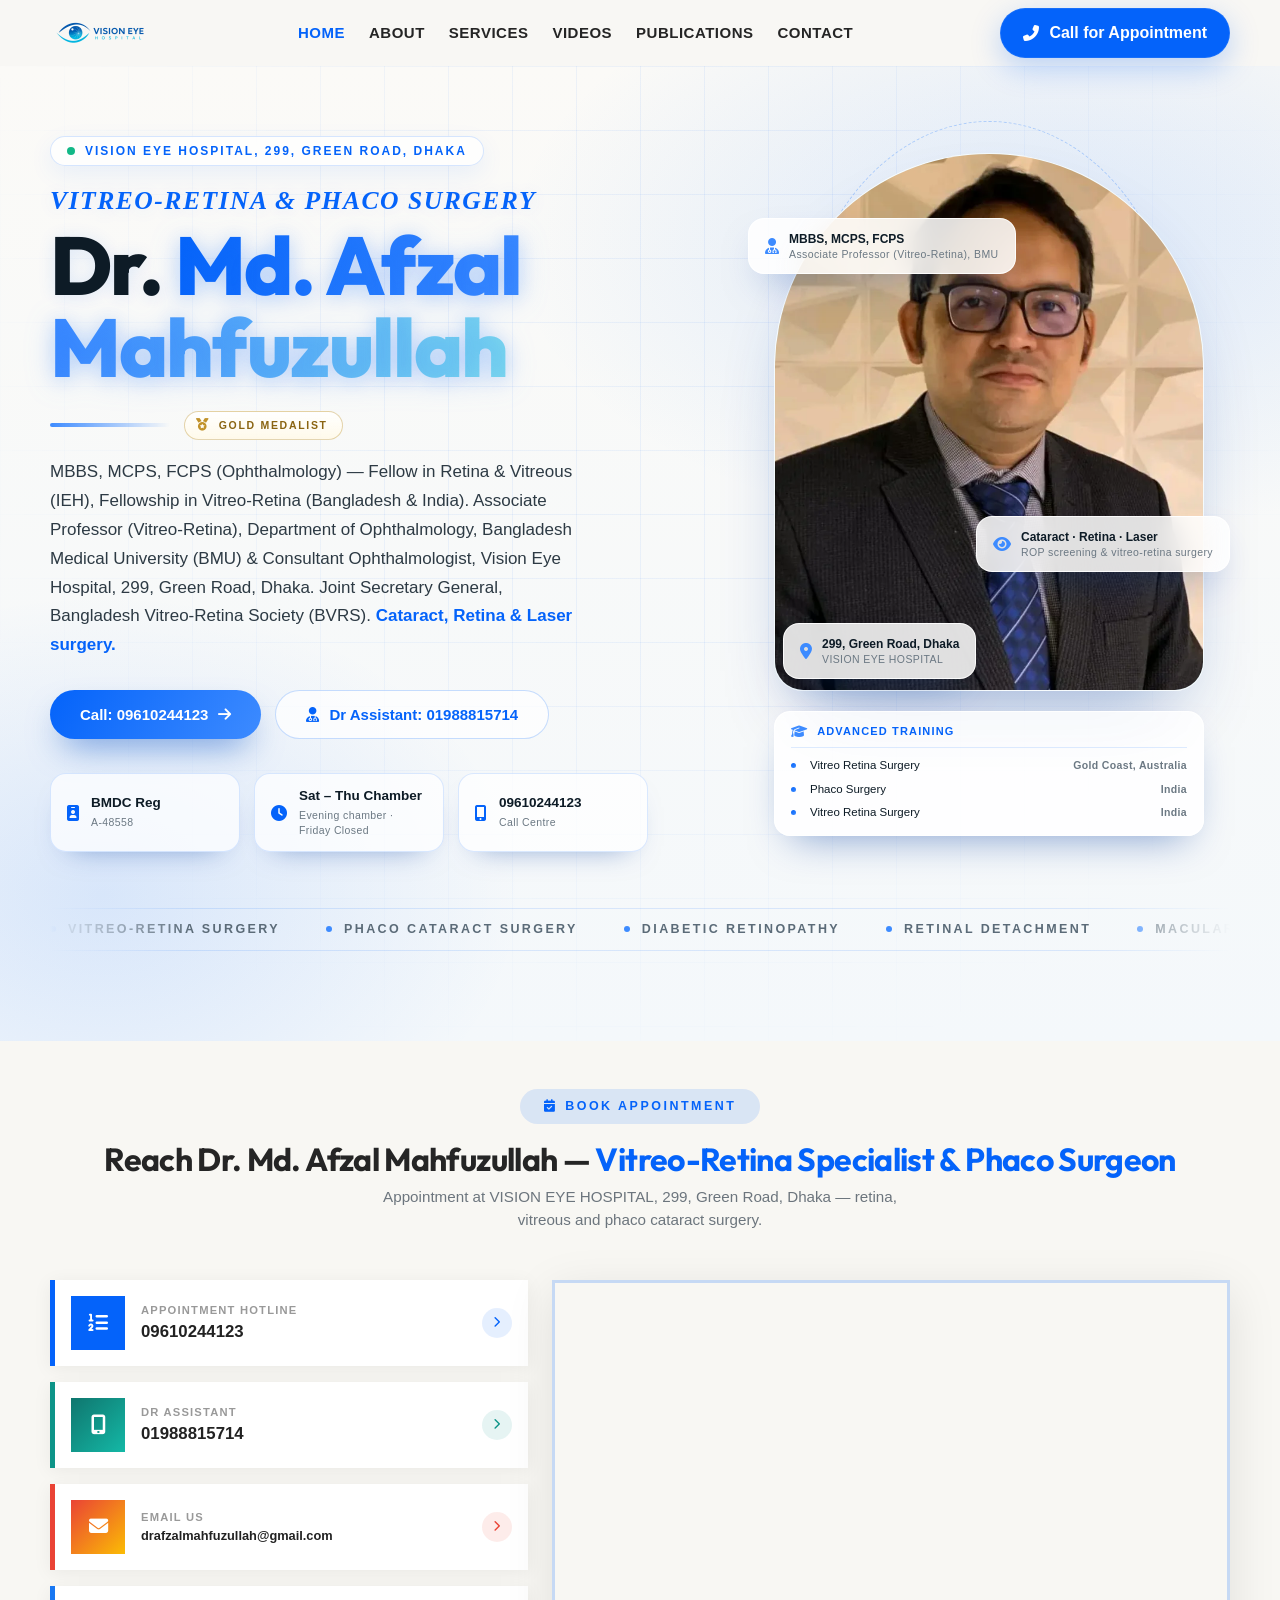
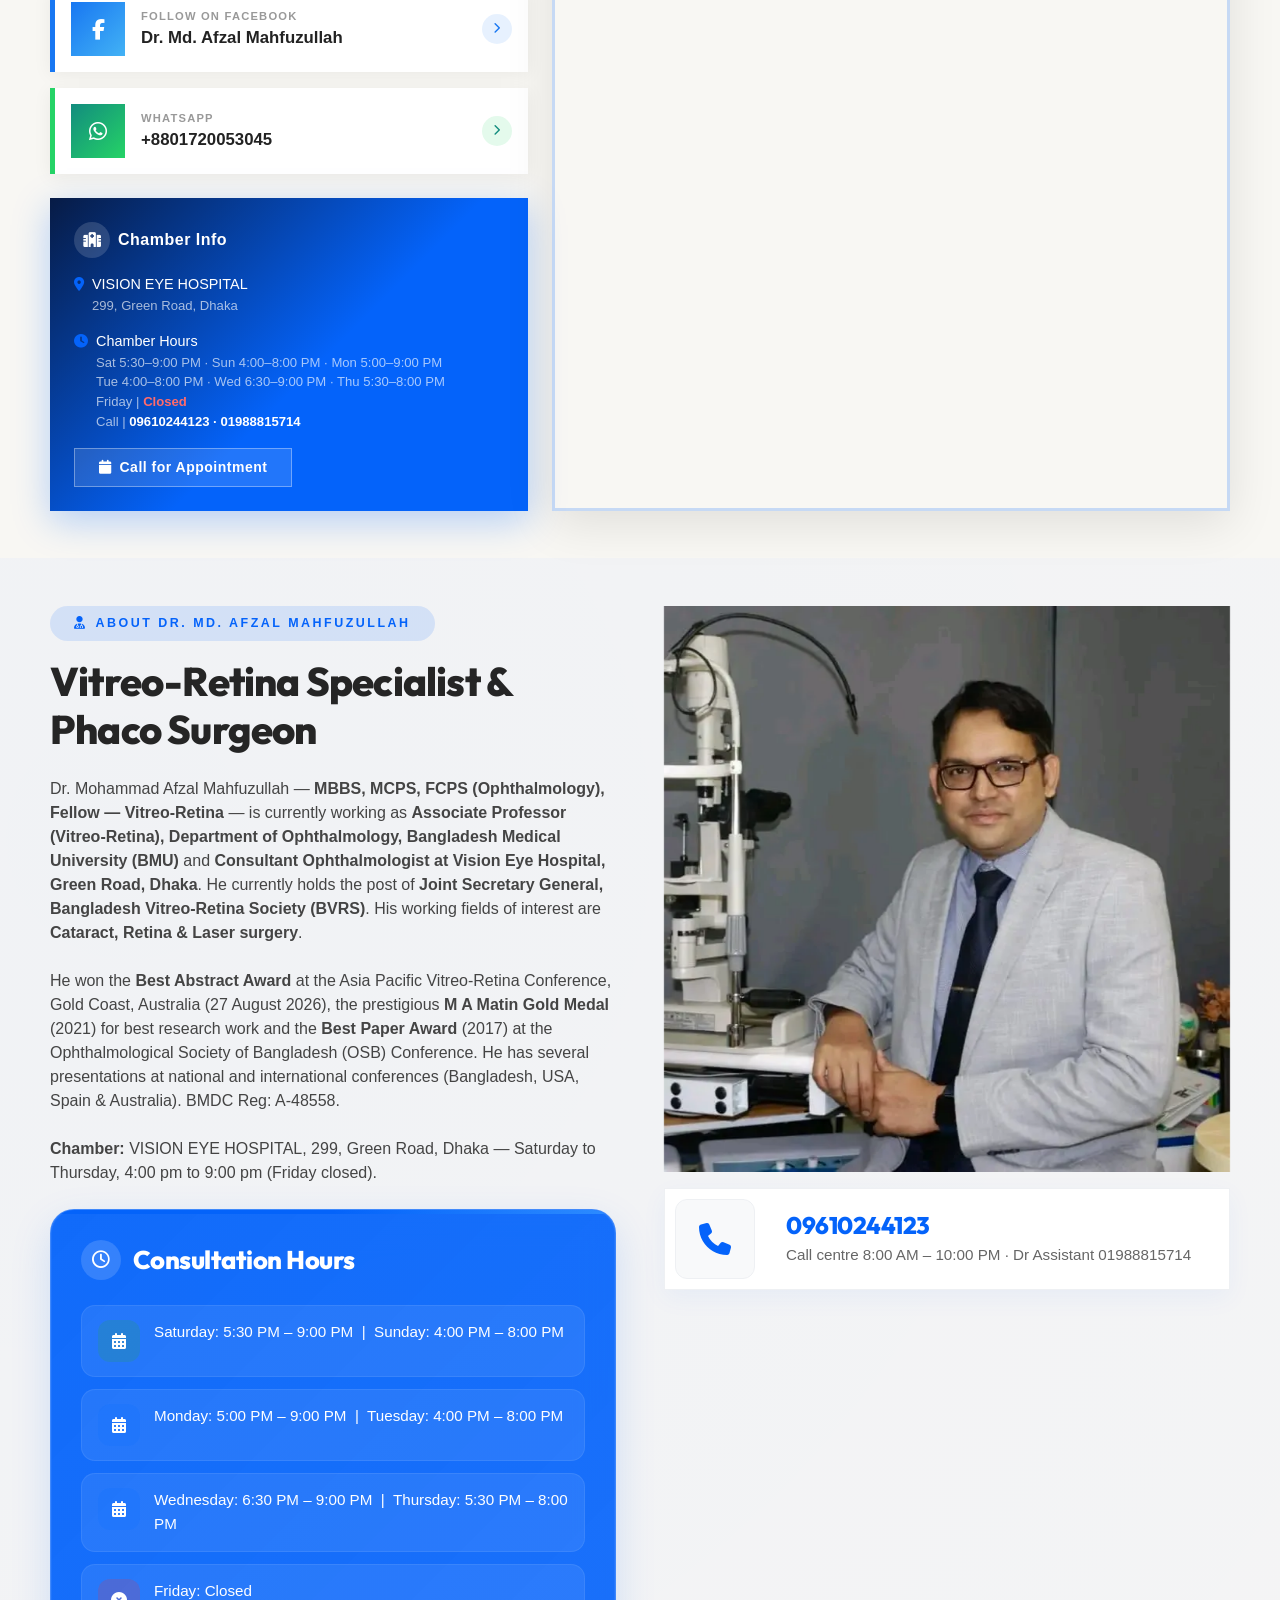
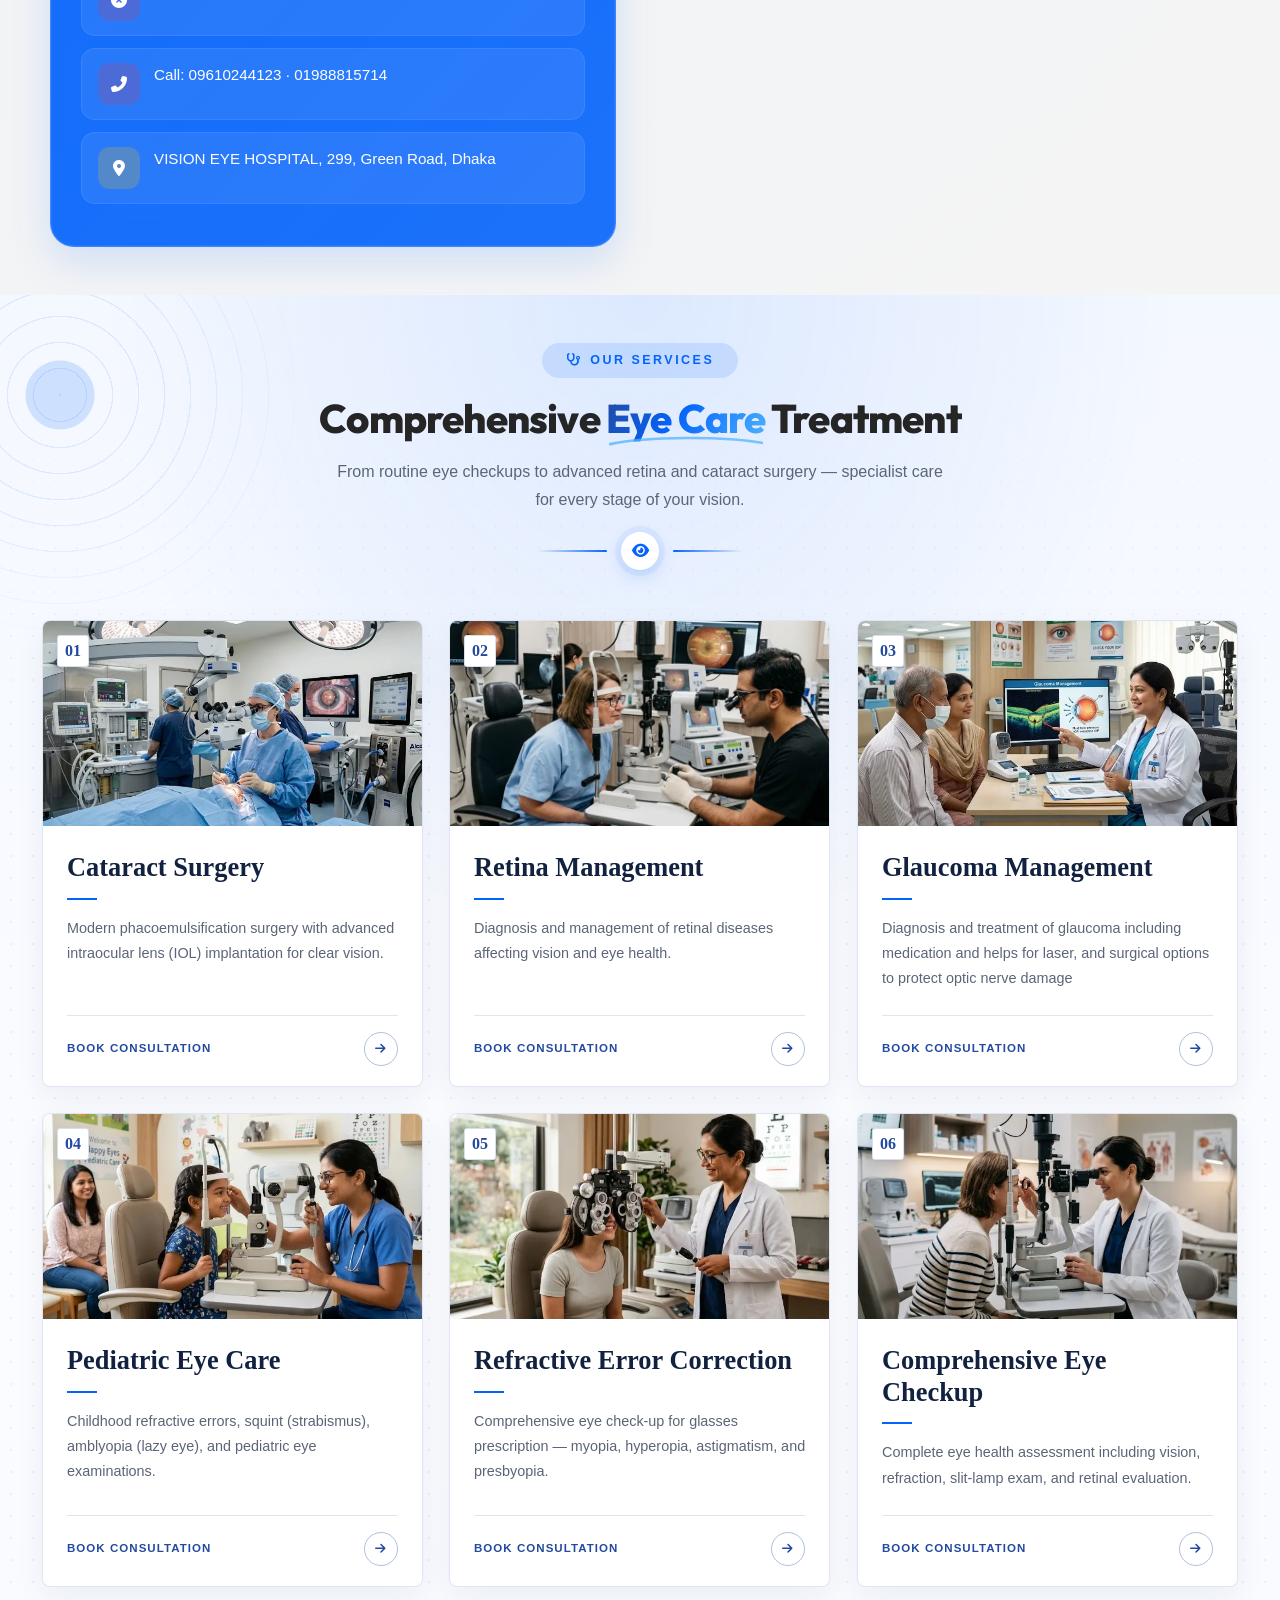
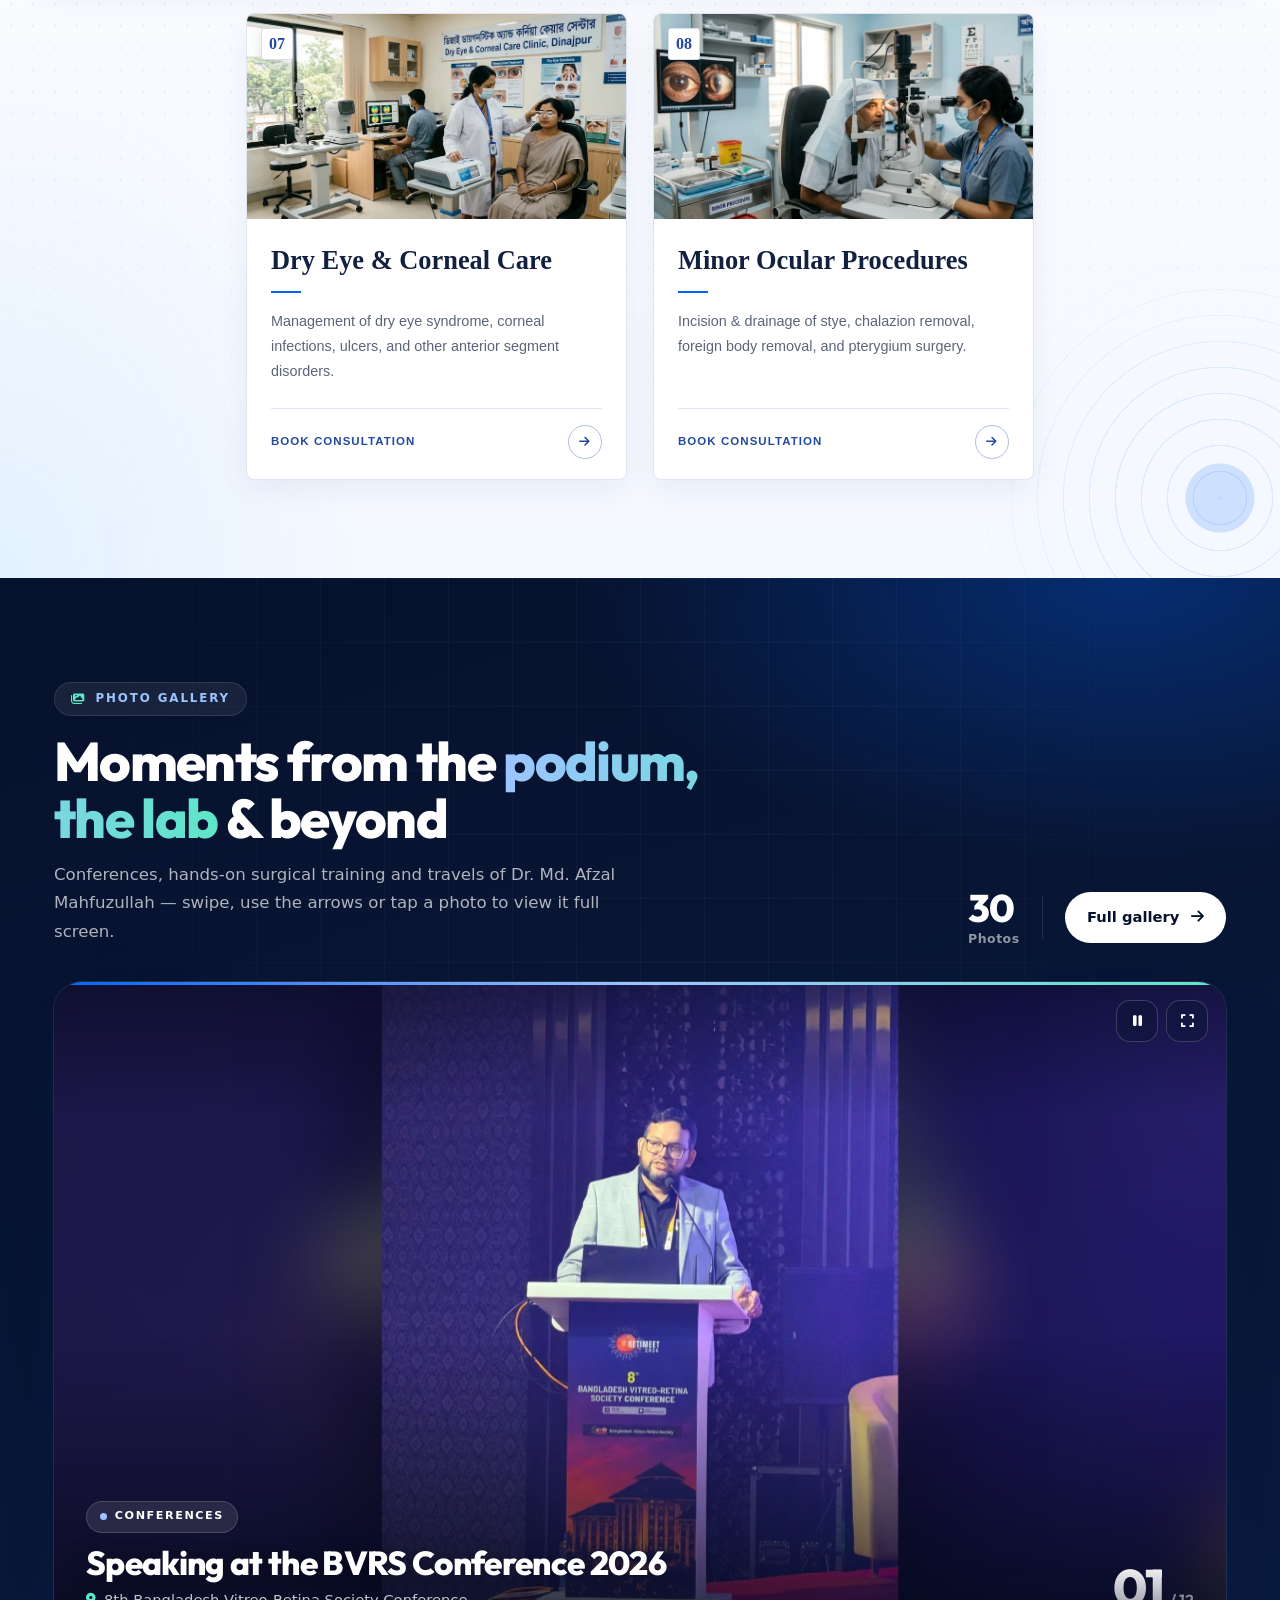
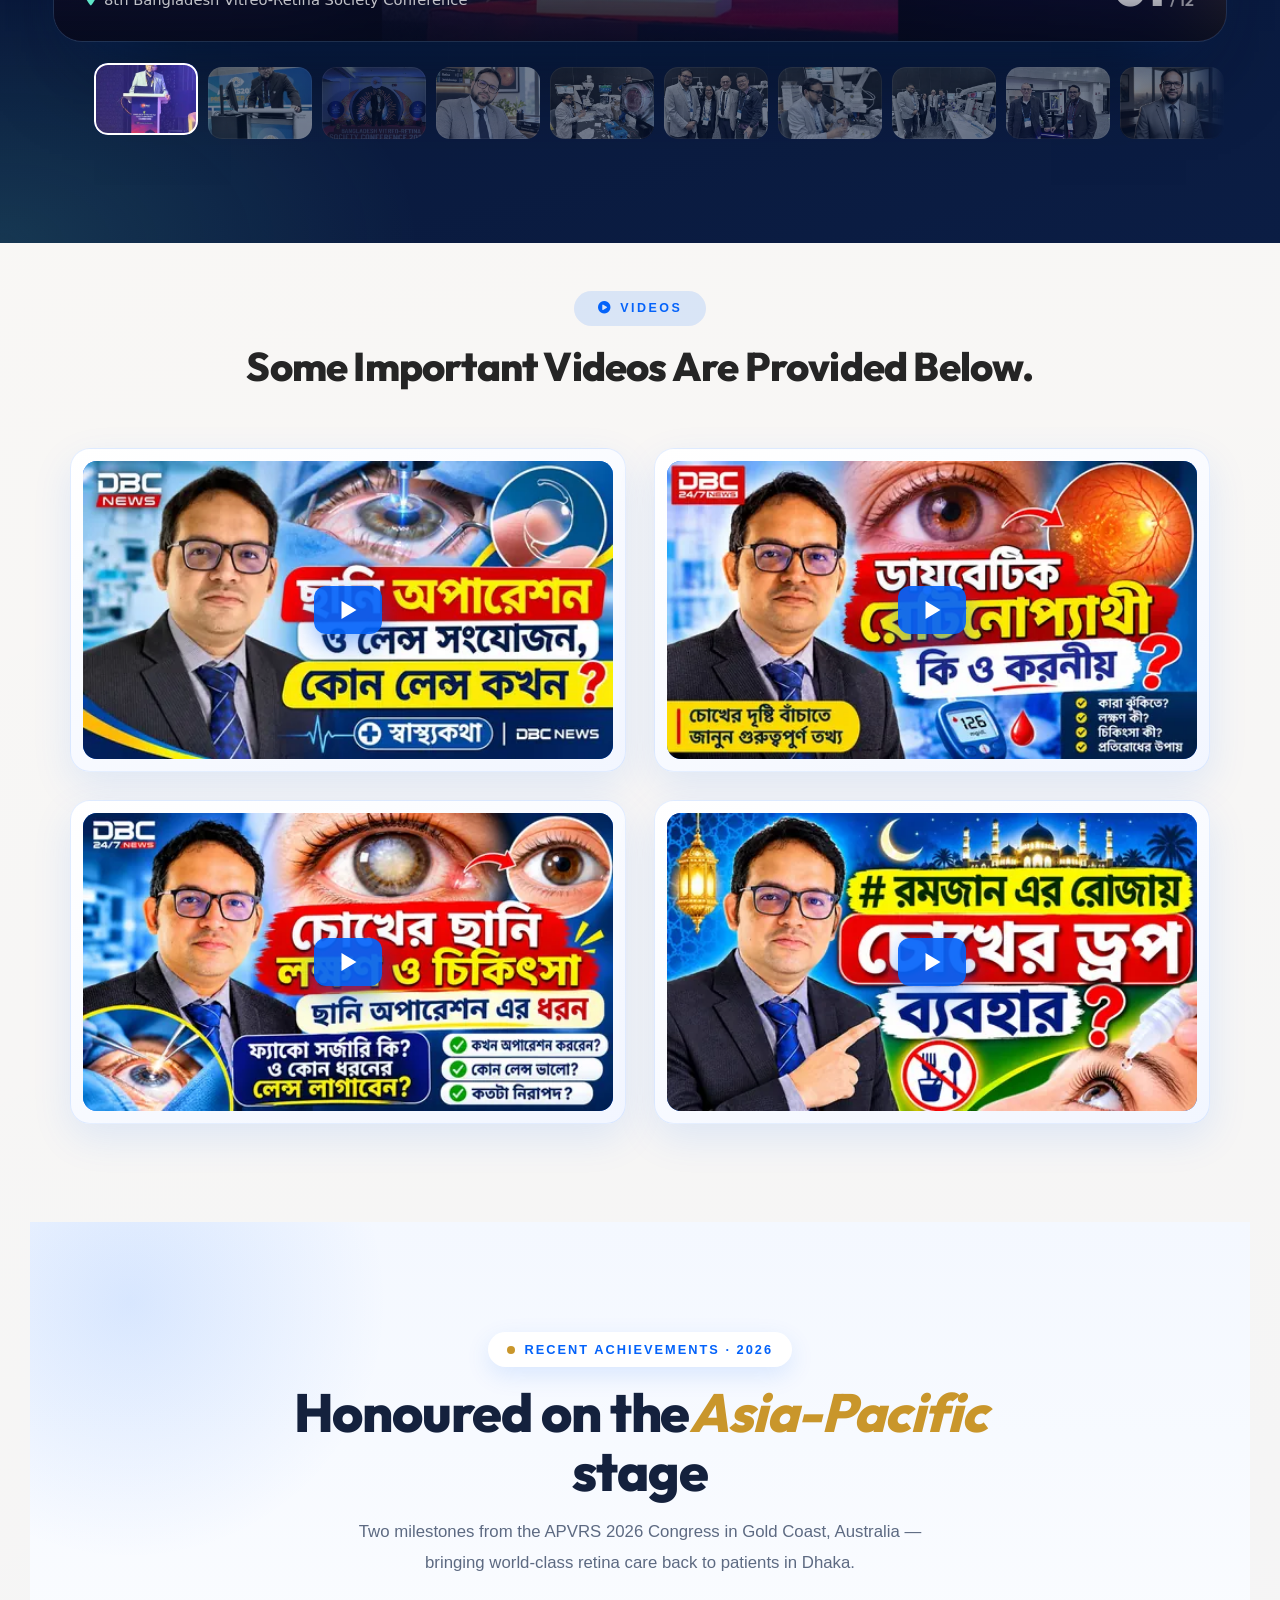
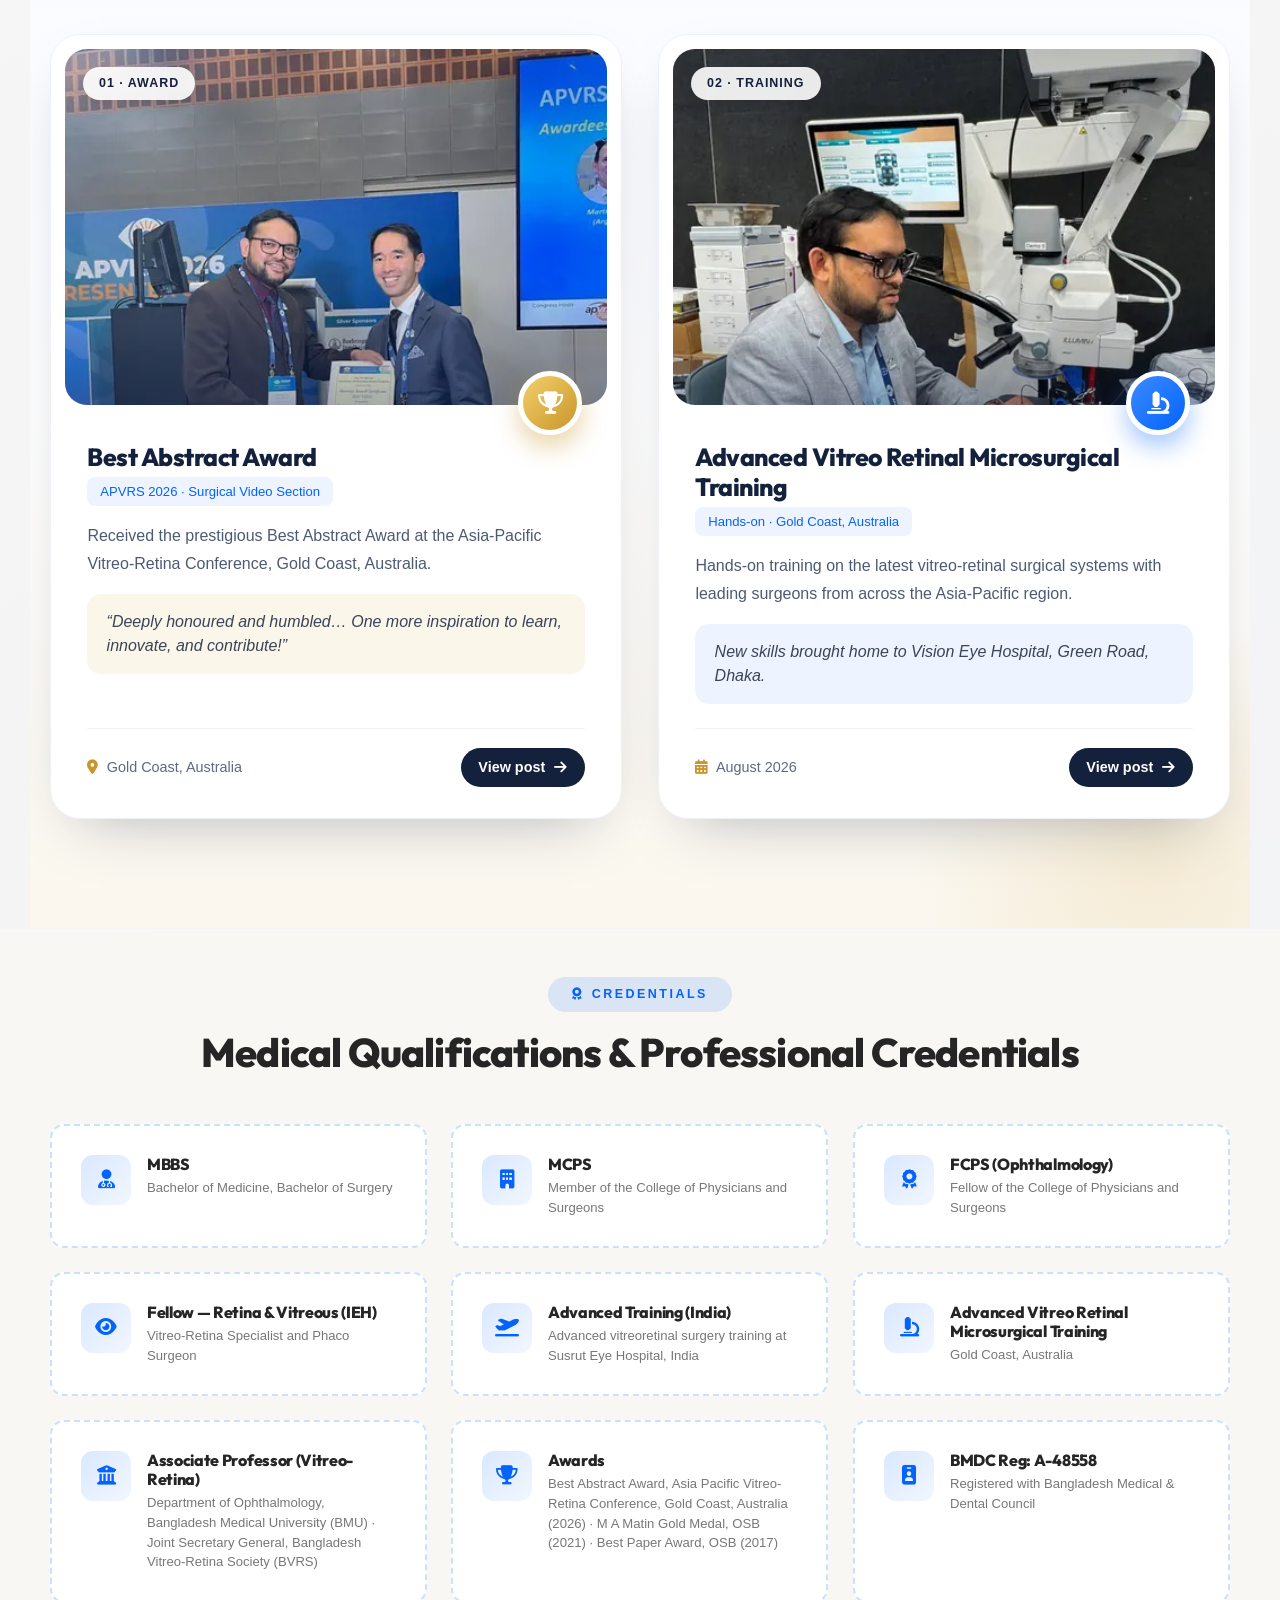
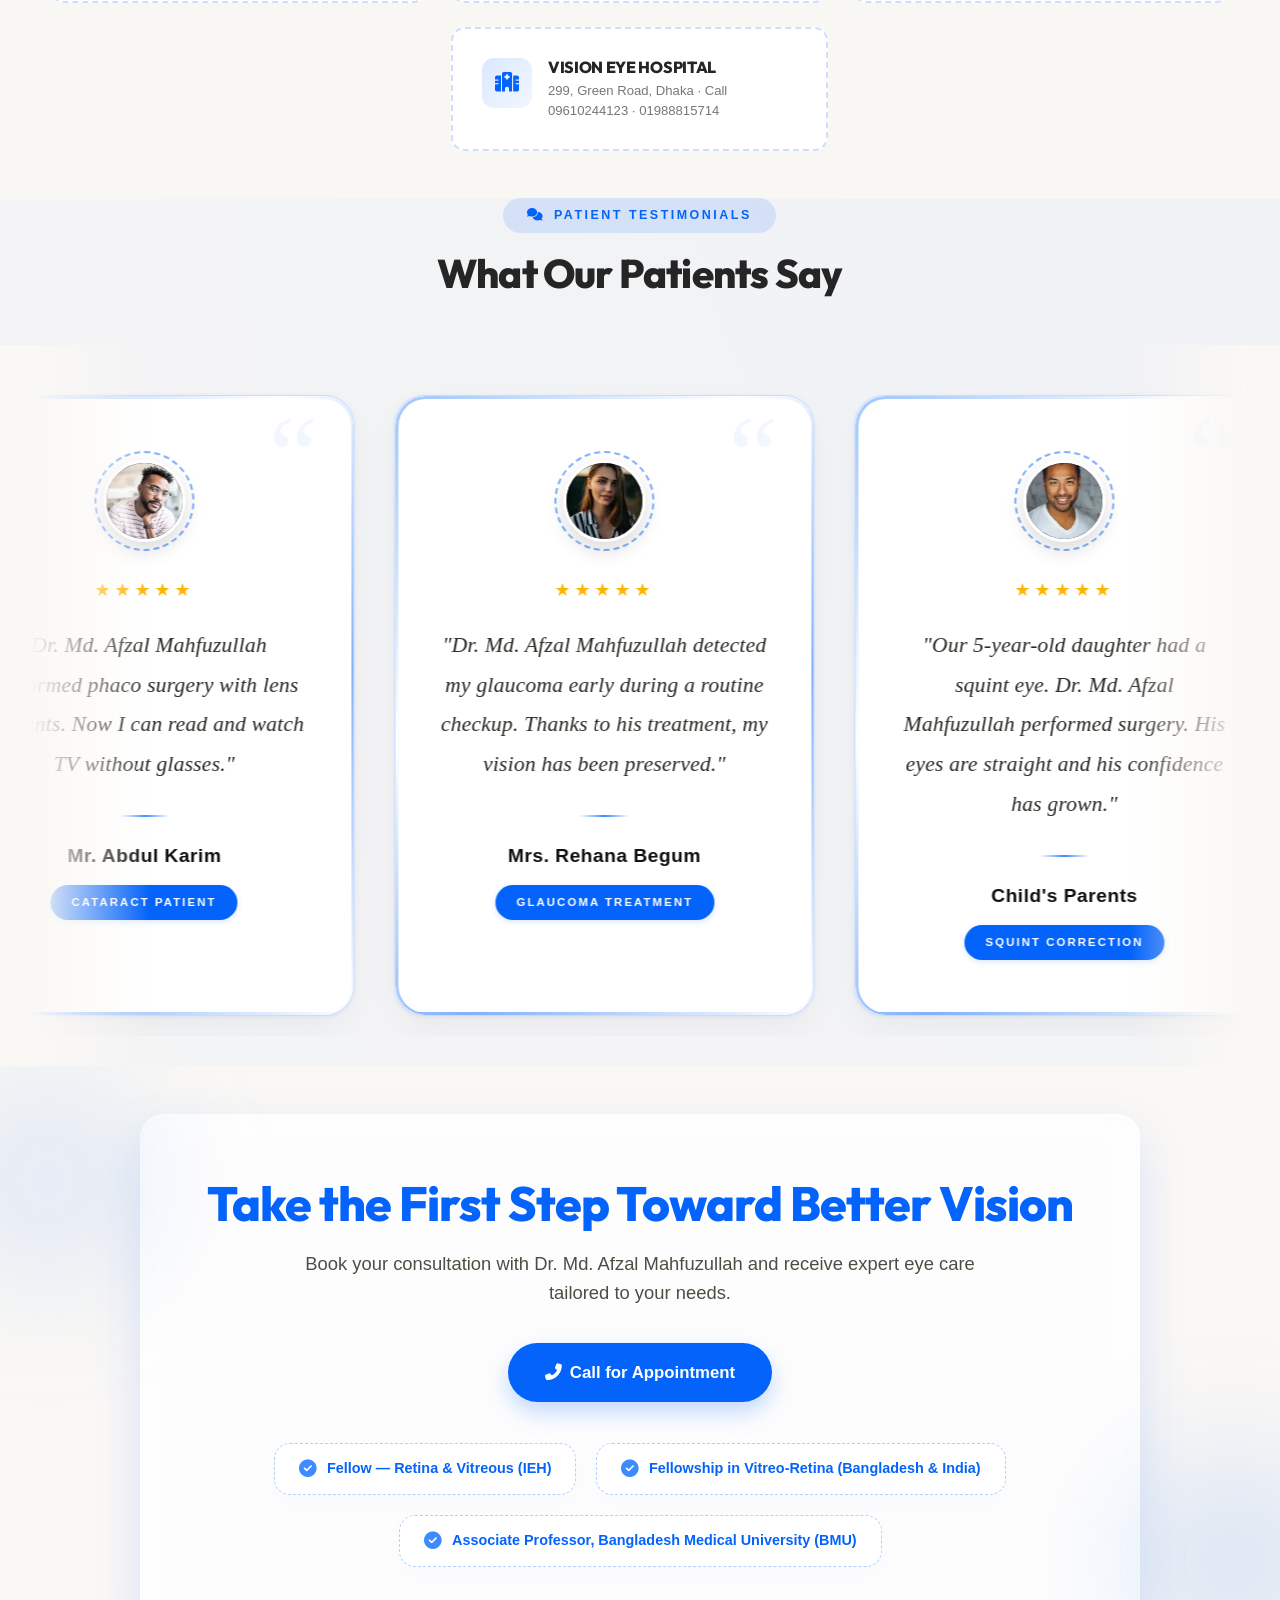
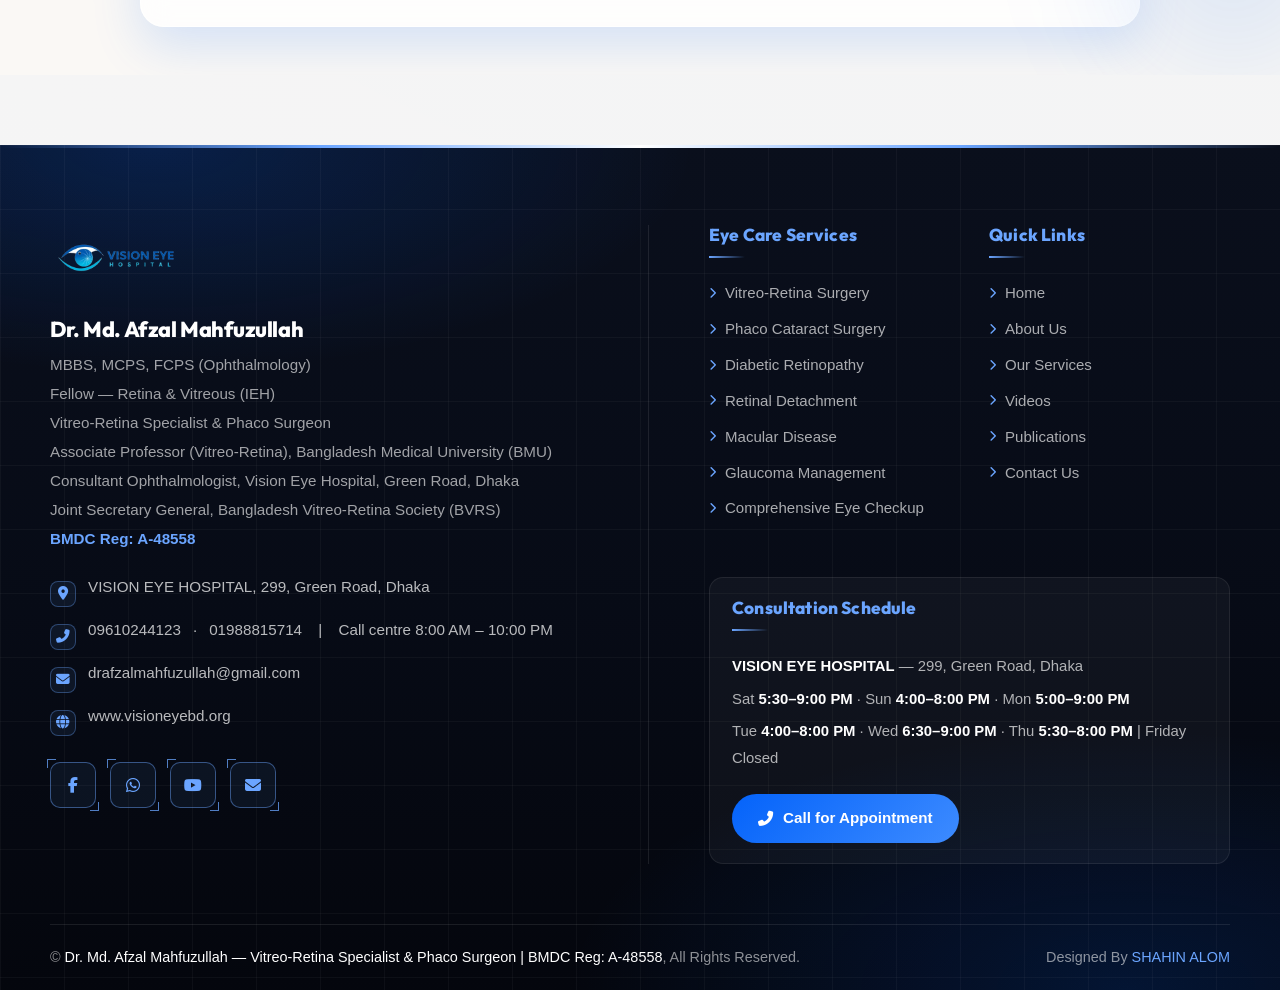
==== commit 007f429a: "Add premium photo gallery slideshow to home and about pages" ====
--- a/public/site/html/index.html
+++ b/public/site/html/index.html
@@ -73,6 +73,7 @@
 <link href="../css/typography.css" rel="stylesheet"/>
 <link href="../css/html.css" rel="stylesheet"/>
 <link href="../css/training.css" rel="stylesheet"/>
+<link href="../css/gallery.css" rel="stylesheet"/>
 </head>
 <style>
     :root {
@@ -556,6 +557,24 @@
 </div>
 </div>
 </div>
+<section class="pgal" id="gallery" aria-labelledby="pgal-title">
+<div class="pgal__wrap">
+<div class="pgal__head">
+<div>
+<span class="pgal__kicker"><i class="fas fa-images"></i>Photo Gallery</span>
+<h2 class="pgal__title" id="pgal-title">Moments from the <em>podium, the lab</em> &amp; beyond</h2>
+<p class="pgal__lead">Conferences, hands-on surgical training and travels of Dr. Md. Afzal Mahfuzullah — swipe, use the arrows or tap a photo to view it full screen.</p>
+</div>
+<div class="pgal__meta">
+<div class="pgal__stat"><b>30</b><span>Photos</span></div>
+<div class="pgal__sep"></div>
+<a class="pgal__more" href="about.html#gallery">Full gallery <i class="fas fa-arrow-right"></i></a>
+</div>
+</div>
+<div data-pgal="home"></div>
+</div>
+</section>
+<script defer src="../js/gallery.js"></script>
 <div class="container-fluid py-5">
 <div class="container">
 <div class="text-center mb-5 wow fadeIn" data-wow-delay="0.1s">
--- a/public/site/css/gallery.css
+++ b/public/site/css/gallery.css
@@ -0,0 +1,163 @@
+/* ==========================================================
+   Photo gallery slideshow — scoped to .pgal
+   ========================================================== */
+.pgal{
+  --ink:#06112b; --ink-2:#0b1d44; --blue:#0463FA; --sky:#9cc4ff; --mint:#5ee6c8; --gold:#f2c86b; --coral:#ff8a65;
+  --line:rgba(255,255,255,.1); --glass:rgba(10,22,52,.42);
+  --ease:cubic-bezier(.22,1,.36,1);
+  --f-display:'Outfit',system-ui,sans-serif; --f-body:'Plus Jakarta Sans',system-ui,sans-serif;
+  --pgal-dir:1; scroll-margin-top:80px;
+  position:relative; isolation:isolate; overflow:clip; width:100%; max-width:100%; align-self:stretch;
+  padding:104px 0 96px; color:#fff; font-family:var(--f-body);
+  background:
+    radial-gradient(900px 460px at 88% 0%,rgba(4,99,250,.32),transparent 62%),
+    radial-gradient(700px 420px at 0% 100%,rgba(94,230,200,.14),transparent 60%),
+    linear-gradient(165deg,var(--ink),var(--ink-2));
+}
+.pgal::before{content:"";position:absolute;inset:0;z-index:-1;pointer-events:none;
+  background-image:linear-gradient(rgba(255,255,255,.035) 1px,transparent 1px),linear-gradient(90deg,rgba(255,255,255,.035) 1px,transparent 1px);
+  background-size:64px 64px;mask-image:radial-gradient(ellipse at 50% 0%,#000 25%,transparent 72%)}
+.pgal *,.pgal *::before,.pgal *::after{box-sizing:border-box}
+/* the shared theme puts translateZ(0) on every div/section, which breaks the fixed full-screen view */
+.pgal,.pgal div:not(.pgal__backdrop){transform:none;will-change:auto}
+.pgal__strip,.pgal__stage{min-width:0;max-width:100%}
+.pgal h2,.pgal h3,.pgal p{margin:0}
+.pgal__wrap{max-width:1220px;margin:0 auto;padding:0 24px}
+
+/* ---------- head ---------- */
+.pgal__head{display:flex;align-items:flex-end;justify-content:space-between;gap:28px 40px;flex-wrap:wrap;margin-bottom:36px}
+.pgal__kicker{display:inline-flex;align-items:center;gap:.6rem;padding:.45rem 1rem;border-radius:999px;background:rgba(255,255,255,.07);border:1px solid var(--line);font-size:.74rem;font-weight:700;letter-spacing:.16em;text-transform:uppercase;color:var(--sky)}
+.pgal__kicker i{color:var(--mint)}
+.pgal__title{font-family:var(--f-display);font-weight:800;font-size:clamp(2rem,4.4vw,3.4rem);line-height:1.04;letter-spacing:-.03em;margin:1.1rem 0 .9rem!important;color:#fff;max-width:720px}
+.pgal__title em{font-style:normal;background:linear-gradient(90deg,var(--sky),var(--mint));-webkit-background-clip:text;background-clip:text;color:transparent}
+.pgal__lead{font-size:1.04rem;line-height:1.7;color:rgba(255,255,255,.68);max-width:600px}
+.pgal__meta{display:flex;align-items:center;gap:22px}
+.pgal__stat{font-family:var(--f-display);line-height:1}
+.pgal__stat b{display:block;font-size:2.4rem;font-weight:800;letter-spacing:-.03em;color:#fff}
+.pgal__stat span{display:block;margin-top:.4rem;font-family:var(--f-body);font-size:.78rem;font-weight:600;color:rgba(255,255,255,.55);letter-spacing:.04em}
+.pgal__sep{width:1px;height:44px;background:var(--line)}
+.pgal__more{display:inline-flex;align-items:center;gap:.7rem;padding:.9rem 1.4rem;border-radius:999px;background:#fff;color:var(--ink)!important;font-weight:700;font-size:.92rem;text-decoration:none!important;transition:transform .35s var(--ease),box-shadow .35s var(--ease)}
+.pgal__more i{transition:transform .35s var(--ease)}
+.pgal__more:hover{transform:translateY(-2px);box-shadow:0 18px 40px -18px rgba(156,196,255,.8)}
+.pgal__more:hover i{transform:translateX(4px)}
+
+/* ---------- filters ---------- */
+.pgal__filters{display:flex;flex-wrap:wrap;gap:10px;margin-bottom:22px}
+.pgal__chip{display:inline-flex;align-items:center;gap:.55rem;padding:.6rem 1.05rem;border-radius:999px;border:1px solid var(--line);background:rgba(255,255,255,.04);color:rgba(255,255,255,.78);font:600 .86rem/1 var(--f-body);cursor:pointer;transition:all .3s var(--ease)}
+.pgal__chip span{font-size:.72rem;font-weight:700;padding:.2rem .45rem;border-radius:999px;background:rgba(255,255,255,.08);color:rgba(255,255,255,.6)}
+.pgal__chip:hover{border-color:rgba(255,255,255,.28);color:#fff}
+.pgal__chip.is-active{background:#fff;color:var(--ink);border-color:#fff}
+.pgal__chip.is-active span{background:rgba(6,17,43,.08);color:var(--ink)}
+.pgal__dot{display:inline-block;width:7px;height:7px;border-radius:50%;flex:0 0 auto;background:var(--sky)}
+.pgal--conference{background:var(--sky)} .pgal--training{background:var(--mint)} .pgal--portrait{background:var(--gold)} .pgal--travel{background:var(--coral)}
+
+/* ---------- stage ---------- */
+.pgal__stage{position:relative;aspect-ratio:16/9;max-height:76vh;width:100%;border-radius:28px;overflow:hidden;background:#030a1d;outline:none;touch-action:pan-y;user-select:none;-webkit-user-select:none;
+  box-shadow:0 0 0 1px var(--line),0 50px 90px -40px rgba(0,0,0,.75),0 30px 60px -40px rgba(4,99,250,.55)}
+.pgal__stage:focus-visible{box-shadow:0 0 0 2px var(--sky),0 50px 90px -40px rgba(0,0,0,.75)}
+.pgal__slides{position:absolute;inset:0}
+.pgal__slide{position:absolute;inset:0;margin:0;opacity:0;visibility:hidden;transition:opacity .9s var(--ease),visibility 0s linear .9s}
+.pgal__slide.is-active{opacity:1;visibility:visible;transition:opacity .9s var(--ease),visibility 0s;z-index:2}
+.pgal__slide.is-leaving{visibility:visible;z-index:1}
+.pgal__backdrop{position:absolute;inset:-60px;background-size:cover;background-position:center;filter:blur(38px) saturate(1.25) brightness(.55);transform:scale(1.1)}
+.pgal__frame{position:absolute;inset:0;display:flex;align-items:center;justify-content:center;cursor:zoom-in}
+.pgal__frame::before{content:"";position:absolute;width:44px;height:44px;border-radius:50%;border:3px solid rgba(255,255,255,.18);border-top-color:#fff;animation:pgal-spin .9s linear infinite;transition:opacity .3s}
+.pgal__slide.is-loaded .pgal__frame::before{opacity:0;animation:none}
+.pgal__frame img{position:relative;display:block;max-width:100%;max-height:100%;width:auto;height:auto;object-fit:contain;opacity:0;transition:opacity .6s var(--ease);
+  filter:drop-shadow(0 30px 60px rgba(0,0,0,.55));-webkit-user-drag:none}
+.pgal__slide.is-loaded .pgal__frame img{opacity:1}
+.pgal__slide.is-active .pgal__frame{animation:pgal-in 1.1s var(--ease) both}
+.pgal__slide.is-active.is-loaded .pgal__frame img{animation:pgal-kb 9s ease-out both}
+.pgal__slide.is-leaving .pgal__frame{animation:pgal-out .9s var(--ease) both}
+@keyframes pgal-in{from{transform:translateX(calc(var(--pgal-dir) * 70px)) scale(1.04);filter:blur(10px)}to{transform:none;filter:none}}
+@keyframes pgal-out{to{transform:translateX(calc(var(--pgal-dir) * -70px)) scale(.97);filter:blur(8px)}}
+@keyframes pgal-kb{from{transform:scale(1)}to{transform:scale(1.045)}}
+@keyframes pgal-spin{to{transform:rotate(360deg)}}
+
+.pgal__shade{position:absolute;inset:0;z-index:3;pointer-events:none;background:linear-gradient(0deg,rgba(3,9,26,.88) 0%,rgba(3,9,26,.35) 26%,transparent 46%),linear-gradient(180deg,rgba(3,9,26,.5),transparent 20%)}
+
+/* progress */
+.pgal__bar{position:absolute;left:0;right:0;top:0;height:3px;z-index:5;background:rgba(255,255,255,.1)}
+.pgal__bar i{display:block;height:100%;width:100%;transform-origin:left;background:linear-gradient(90deg,var(--blue),var(--sky),var(--mint));animation:pgal-bar 5.6s linear both}
+.pgal.is-paused .pgal__bar i{animation-play-state:paused}
+@keyframes pgal-bar{from{transform:scaleX(0)}to{transform:scaleX(1)}}
+
+/* tools + nav */
+.pgal__tools{position:absolute;top:18px;right:18px;z-index:6;display:flex;gap:8px}
+.pgal__tool,.pgal__nav{display:grid;place-items:center;border:1px solid rgba(255,255,255,.18);background:var(--glass);color:#fff;cursor:pointer;backdrop-filter:blur(14px);-webkit-backdrop-filter:blur(14px);transition:transform .35s var(--ease),background .3s,border-color .3s}
+.pgal__tool{width:42px;height:42px;border-radius:14px;font-size:.9rem}
+.pgal__tool:hover,.pgal__nav:hover{background:rgba(255,255,255,.95);color:var(--ink);border-color:#fff}
+.pgal__nav{position:absolute;top:50%;z-index:6;width:56px;height:56px;border-radius:50%;margin-top:-28px;font-size:1rem;opacity:0}
+.pgal__nav--prev{left:20px;transform:translateX(-10px)} .pgal__nav--next{right:20px;transform:translateX(10px)}
+.pgal__stage:hover .pgal__nav,.pgal__stage:focus-within .pgal__nav{opacity:1;transform:none}
+.pgal__nav:active{transform:scale(.92)!important}
+
+/* caption + counter */
+.pgal__caption{position:absolute;left:32px;bottom:30px;right:200px;z-index:6;pointer-events:none}
+.pgal__caption.is-in>*{animation:pgal-up .8s var(--ease) both}
+.pgal__caption.is-in>*:nth-child(2){animation-delay:.08s} .pgal__caption.is-in>*:nth-child(3){animation-delay:.16s}
+@keyframes pgal-up{from{opacity:0;transform:translateY(16px)}to{opacity:1;transform:none}}
+.pgal__tag{display:inline-flex;align-items:center;gap:.5rem;padding:.4rem .8rem;border-radius:999px;background:rgba(255,255,255,.1);border:1px solid rgba(255,255,255,.16);backdrop-filter:blur(10px);font-size:.7rem;font-weight:700;letter-spacing:.14em;text-transform:uppercase;color:#fff}
+.pgal__caption h3{font-family:var(--f-display);font-weight:800;font-size:clamp(1.3rem,2.6vw,2.1rem);line-height:1.12;letter-spacing:-.02em;color:#fff;margin:.75rem 0 .45rem;text-shadow:0 2px 20px rgba(0,0,0,.4)}
+.pgal__caption p{display:flex;align-items:center;gap:.5rem;font-size:.92rem;color:rgba(255,255,255,.75);font-weight:500}
+.pgal__caption p i{color:var(--mint);font-size:.8rem}
+.pgal__count{position:absolute;right:32px;bottom:28px;z-index:6;font-family:var(--f-display);display:flex;align-items:baseline;gap:.45rem;pointer-events:none}
+.pgal__count b{font-size:3.2rem;font-weight:800;letter-spacing:-.04em;line-height:1;background:linear-gradient(180deg,#fff,rgba(255,255,255,.55));-webkit-background-clip:text;background-clip:text;color:transparent}
+.pgal__count span{font-size:1rem;font-weight:600;color:rgba(255,255,255,.5)}
+
+/* ---------- thumbnails ---------- */
+.pgal__strip{position:relative;margin-top:18px;overflow-x:auto;scrollbar-width:none;-webkit-mask-image:linear-gradient(90deg,transparent,#000 40px,#000 calc(100% - 40px),transparent);mask-image:linear-gradient(90deg,transparent,#000 40px,#000 calc(100% - 40px),transparent)}
+.pgal__strip::-webkit-scrollbar{display:none}
+.pgal__thumbs{position:relative;display:flex;gap:10px;padding:8px 40px;width:max-content}
+.pgal__thumb{position:relative;flex:0 0 auto;width:104px;height:72px;padding:0;border:0;border-radius:14px;overflow:hidden;cursor:pointer;background:#0d1a3a;opacity:.45;filter:saturate(.6);transition:opacity .35s,filter .35s,transform .45s var(--ease)}
+.pgal__thumb img{width:100%;height:100%;object-fit:cover;display:block;transition:transform .6s var(--ease)}
+.pgal__thumb::after{content:"";position:absolute;inset:0;border-radius:inherit;box-shadow:inset 0 0 0 1px rgba(255,255,255,.12);transition:box-shadow .35s}
+.pgal__thumb:hover{opacity:.85;filter:none}
+.pgal__thumb:hover img{transform:scale(1.08)}
+.pgal__thumb.is-active{opacity:1;filter:none;transform:translateY(-4px)}
+.pgal__thumb.is-active::after{box-shadow:inset 0 0 0 2px #fff,0 0 0 4px rgba(4,99,250,.55)}
+.pgal__thumb:focus-visible{outline:2px solid var(--sky);outline-offset:2px}
+
+/* ---------- expanded (full screen) ---------- */
+html.pgal-lock,html.pgal-lock body{overflow:hidden}
+/* body carries translateZ(0) from the theme; drop it while the full-screen view is open so position:fixed covers the screen */
+html.pgal-lock body{transform:none!important;will-change:auto!important}
+html.pgal-lock .back-to-top{display:none!important}
+.pgal.is-expanded{z-index:3000;overflow:visible}
+.pgal.is-expanded .pgal__viewer{position:fixed;inset:0;z-index:3000;display:flex;flex-direction:column;padding:18px 18px 12px;background:rgba(2,7,20,.97);backdrop-filter:blur(8px);animation:pgal-fade .4s var(--ease)}
+.pgal.is-expanded .pgal__stage{flex:1 1 auto;min-height:0;aspect-ratio:auto;max-height:none;border-radius:22px}
+.pgal.is-expanded .pgal__frame{cursor:default}
+.pgal.is-expanded .pgal__nav{opacity:1;transform:none}
+@keyframes pgal-fade{from{opacity:0}to{opacity:1}}
+
+/* ---------- responsive ---------- */
+@media (max-width:991.98px){
+  .pgal{padding:80px 0 72px}
+  .pgal__caption{right:130px}
+  .pgal__count b{font-size:2.5rem}
+}
+@media (max-width:767.98px){
+  .pgal{padding:64px 0 56px}
+  .pgal__wrap{padding:0 16px}
+  .pgal__head{margin-bottom:26px}
+  .pgal__meta{width:100%}
+  .pgal__filters{flex-wrap:nowrap;overflow-x:auto;scrollbar-width:none;margin:0 -16px 18px;padding:0 16px}
+  .pgal__filters::-webkit-scrollbar{display:none}
+  .pgal__chip{flex:0 0 auto}
+  .pgal__stage{aspect-ratio:4/5;max-height:none;border-radius:22px}
+  .pgal__nav{width:44px;height:44px;margin-top:-22px;opacity:1;transform:none}
+  .pgal__nav--prev{left:12px} .pgal__nav--next{right:12px}
+  .pgal__tools{top:14px;right:14px}
+  .pgal__tool{width:38px;height:38px;border-radius:12px}
+  .pgal__caption{left:18px;right:18px;bottom:20px}
+  .pgal__caption p{font-size:.84rem}
+  .pgal__count{right:auto;left:18px;top:16px;bottom:auto}
+  .pgal__count b{font-size:1.6rem}
+  .pgal__count span{font-size:.8rem}
+  .pgal__thumb{width:76px;height:56px;border-radius:12px}
+  .pgal__thumbs{padding:8px 24px}
+  .pgal.is-expanded .pgal__viewer{padding:10px 10px 8px}
+}
+@media (prefers-reduced-motion:reduce){
+  .pgal *{animation:none!important;transition-duration:.01ms!important}
+}
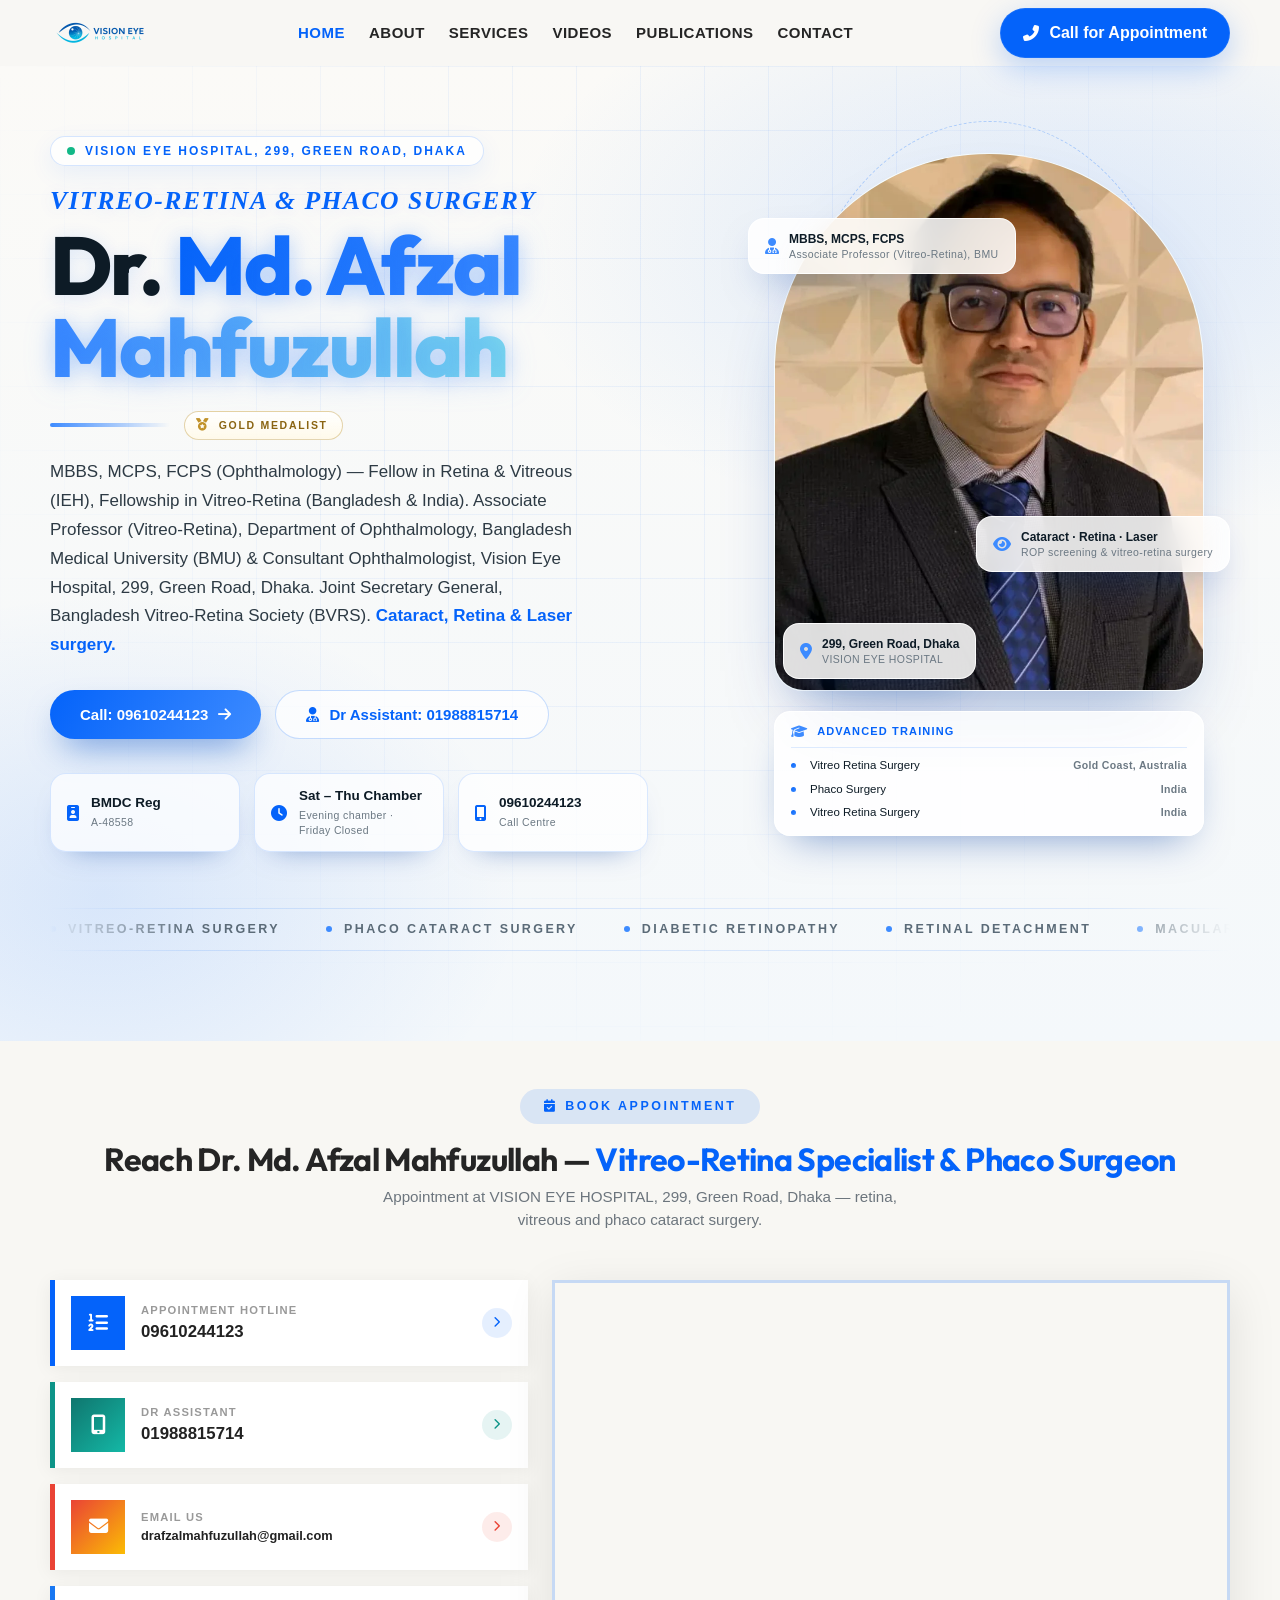
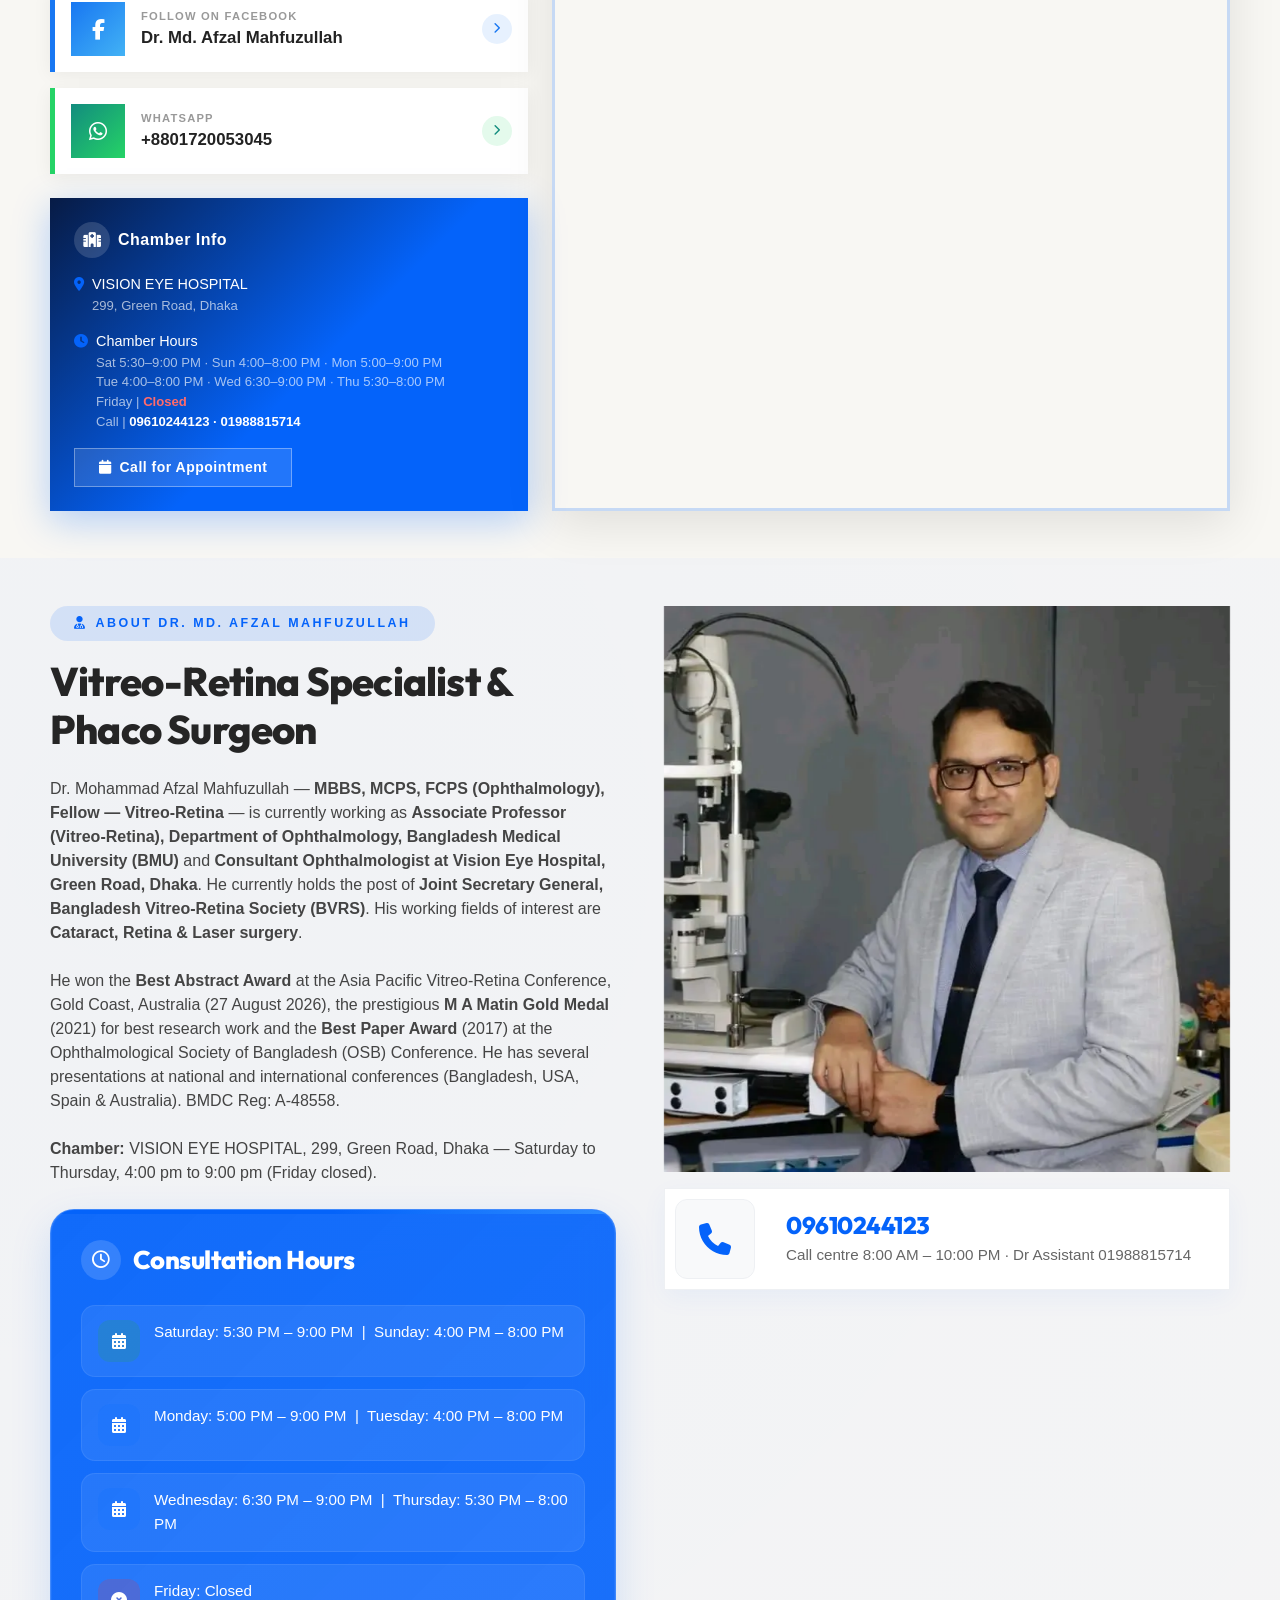
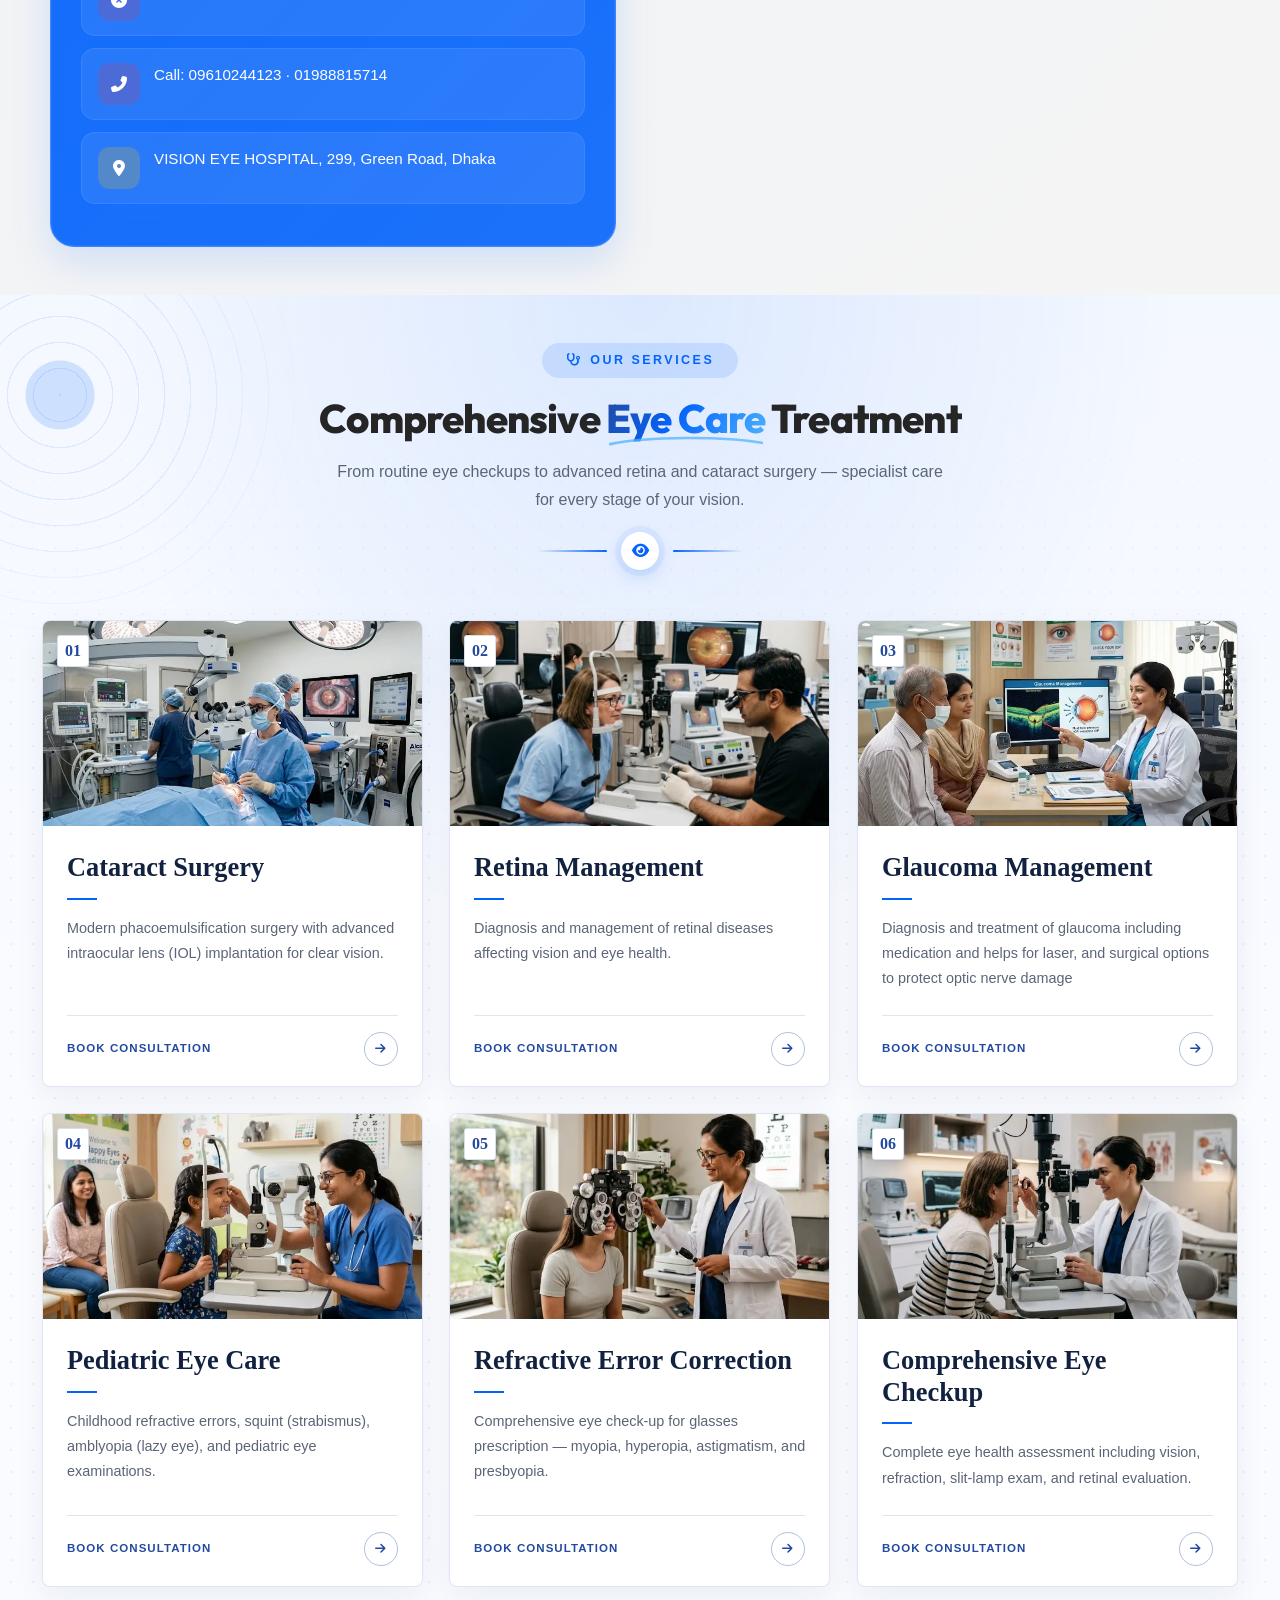
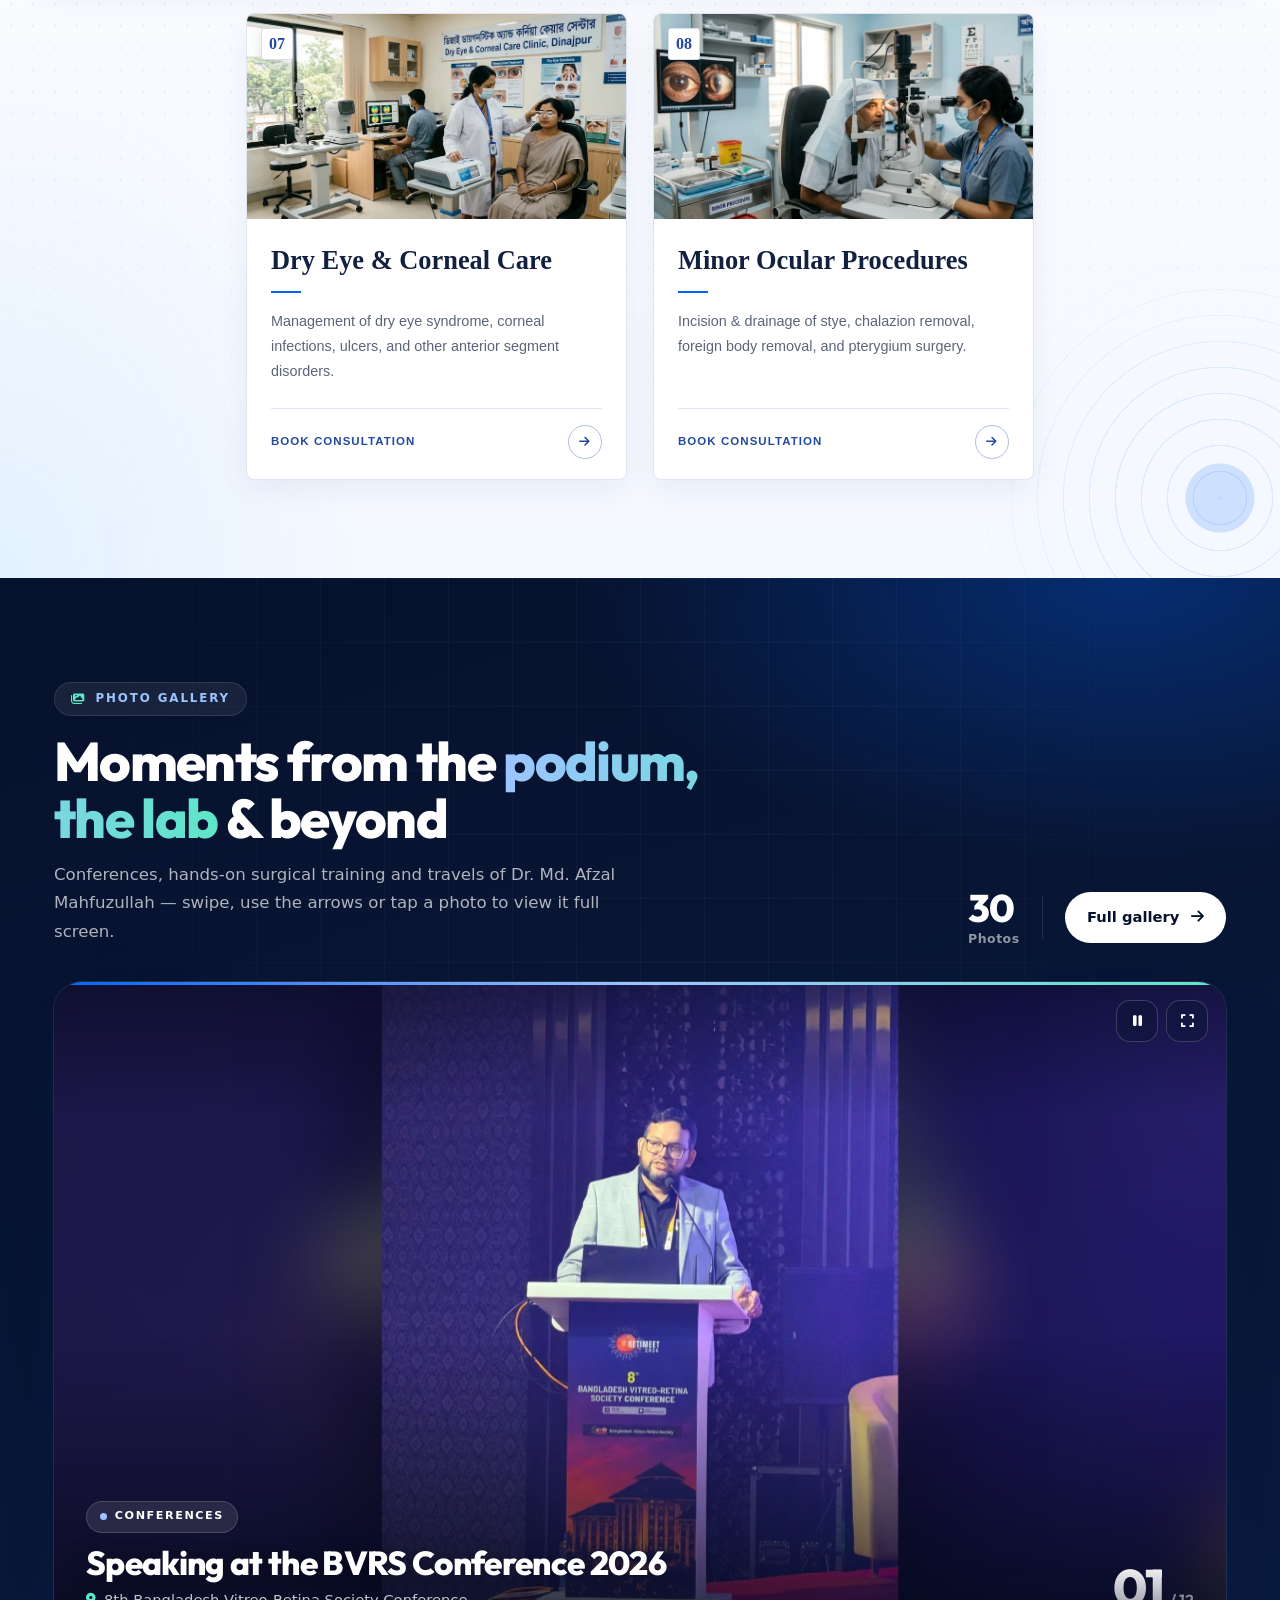
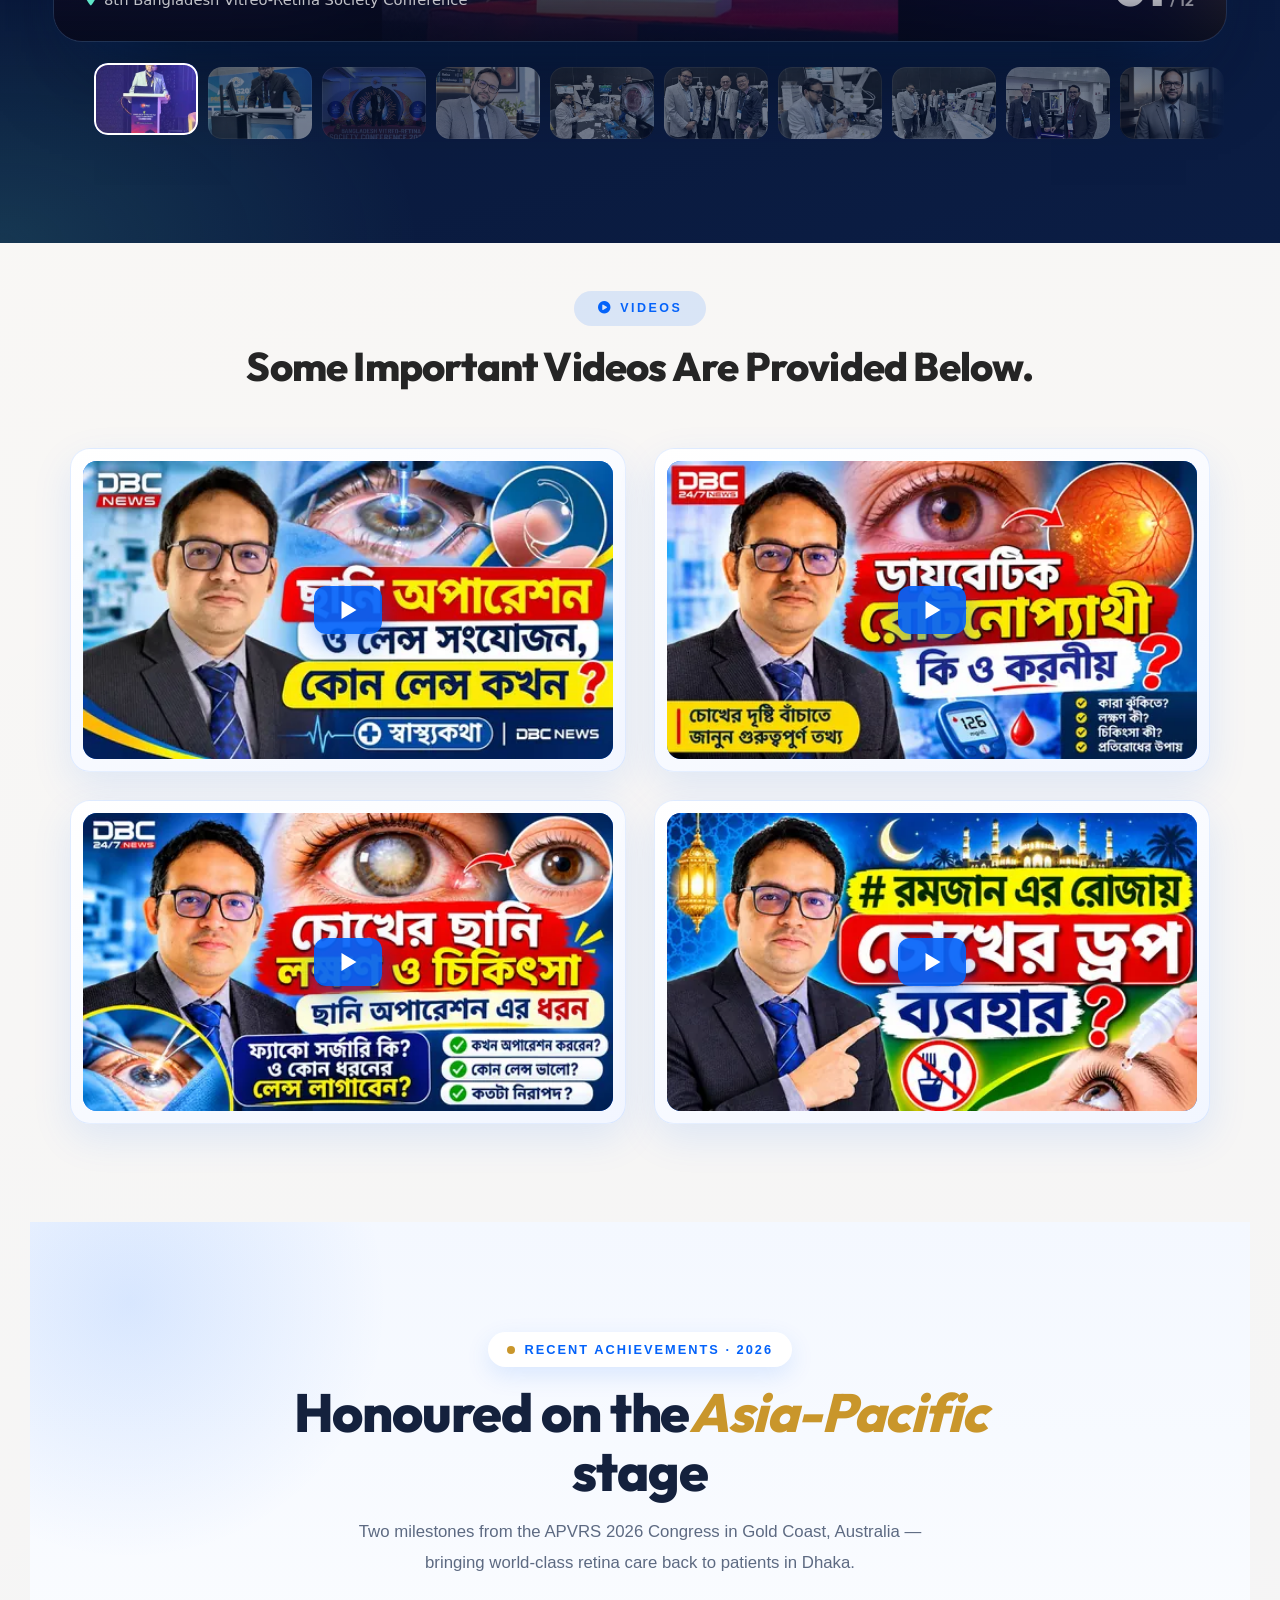
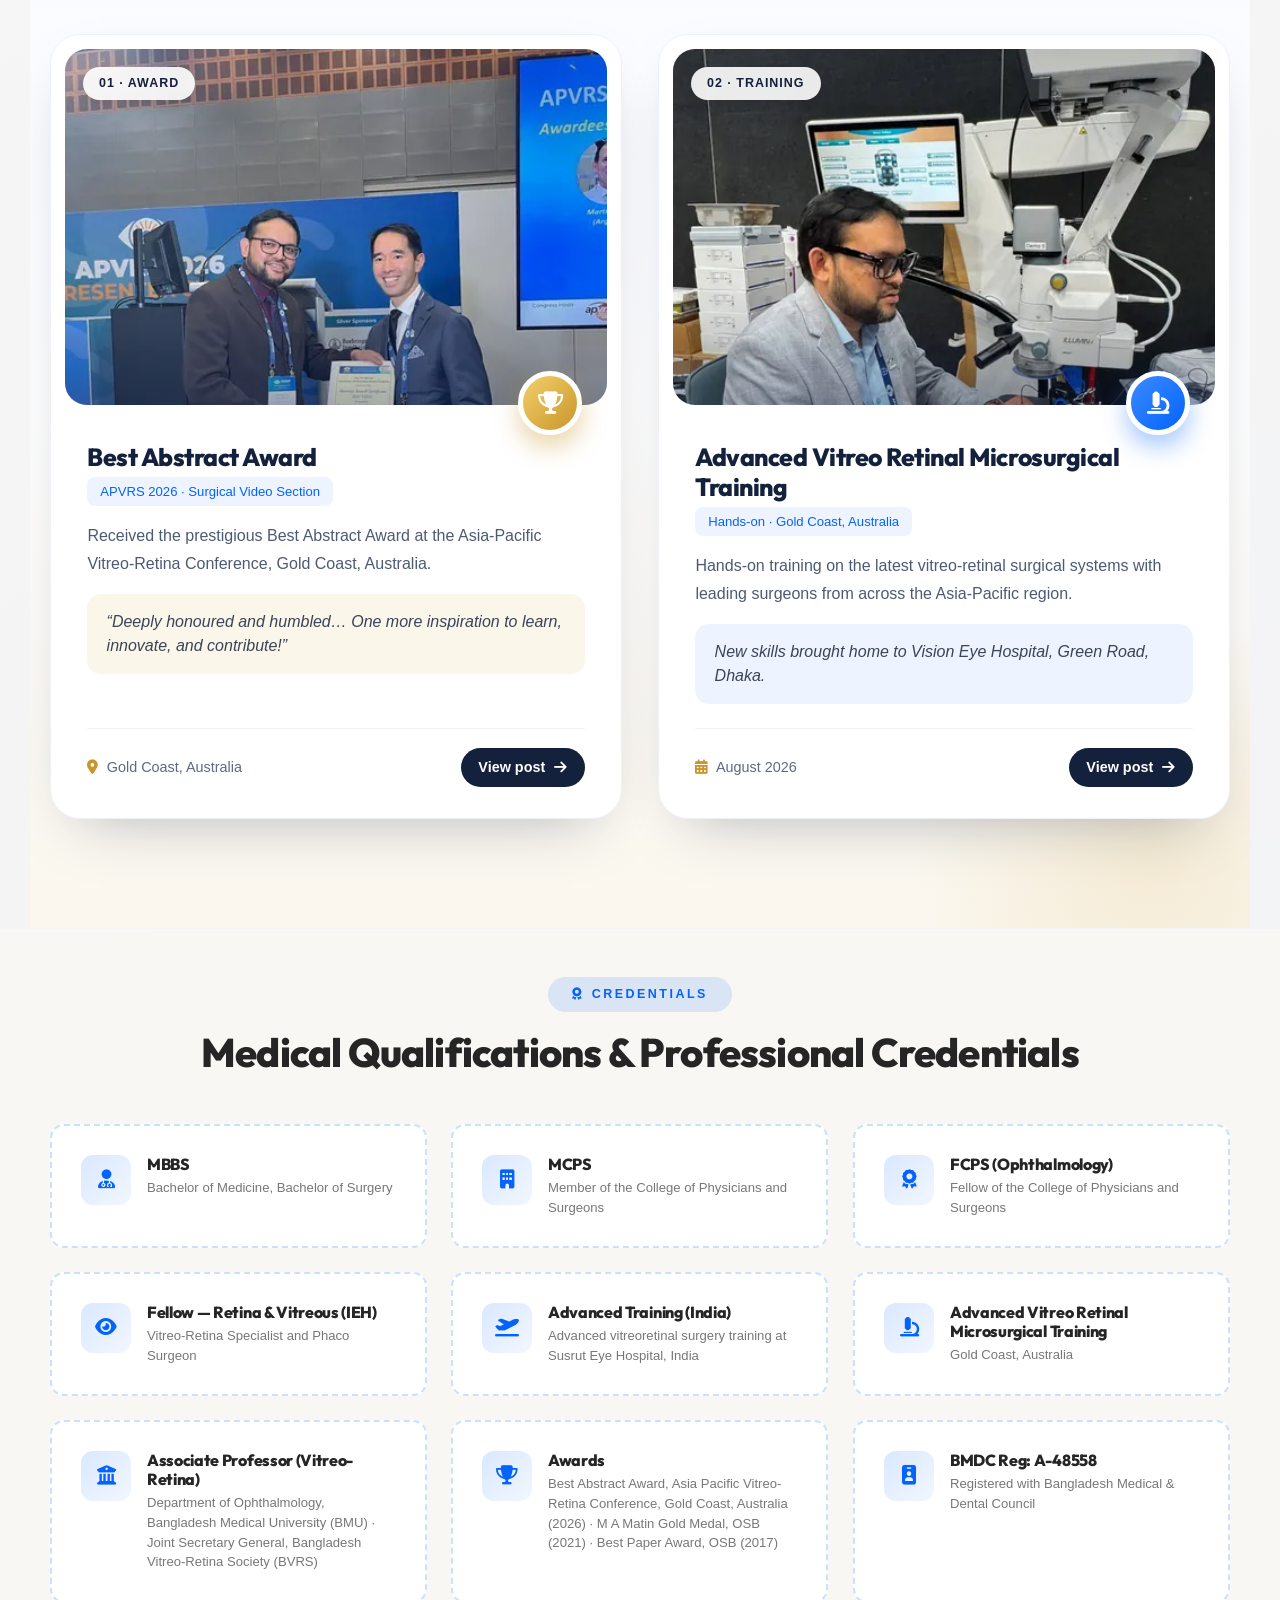
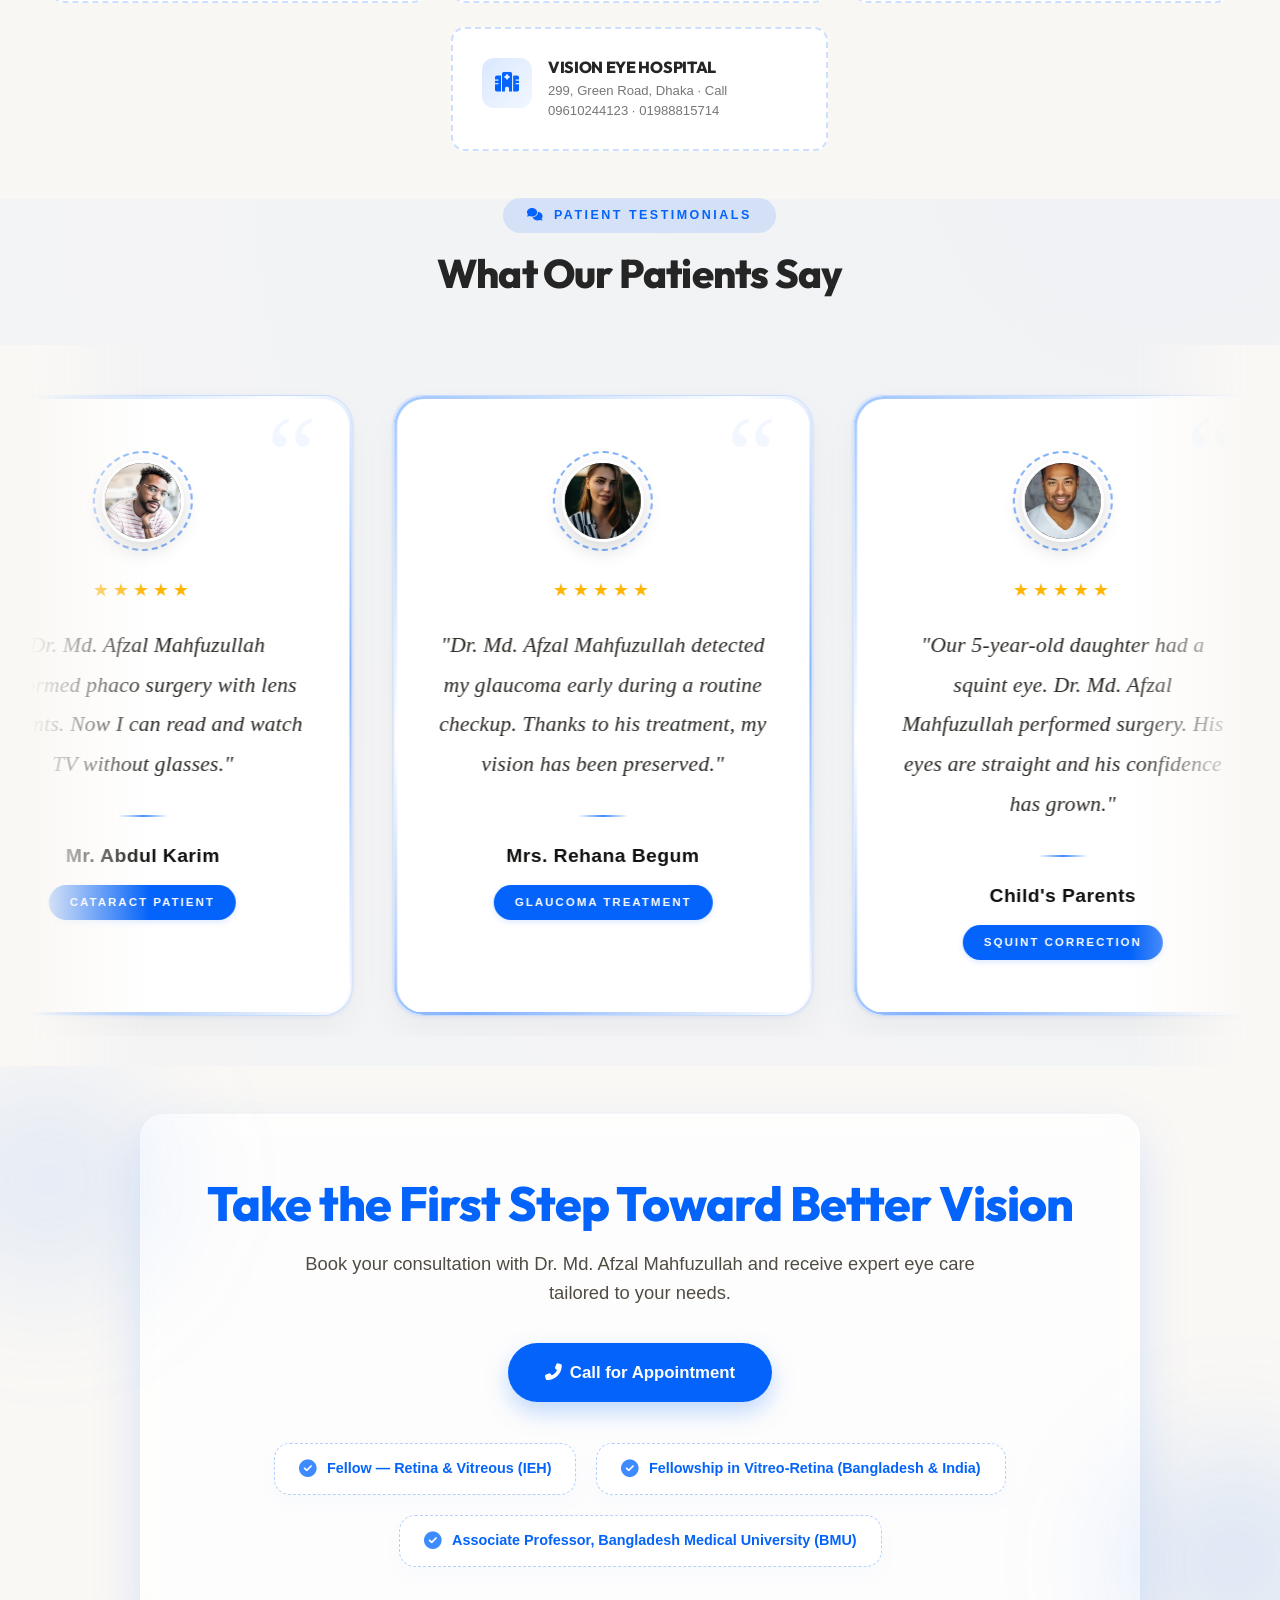
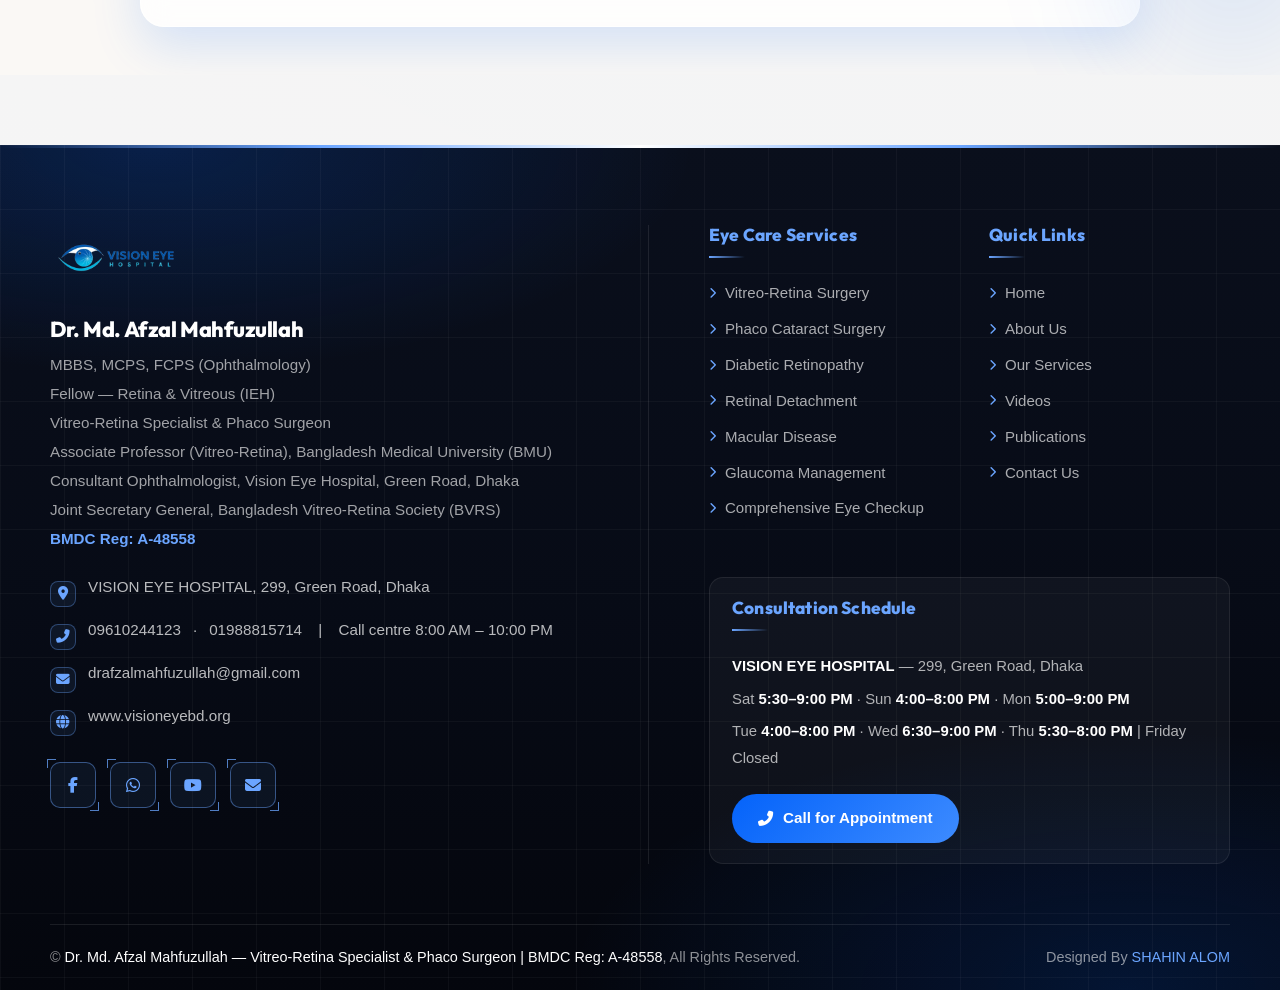
==== commit ac5df38b: "Mobile hero: Advanced Training box second among info cards" ====
--- a/public/site/html/index.html
+++ b/public/site/html/index.html
@@ -218,8 +218,8 @@
  .nhero__chip--3{display:flex}
  .nhero__visual{display:grid;grid-template-columns:1fr;justify-items:center;gap:14px}
  .nhero__stack{display:contents}
- .nhero__train{order:1;width:100%;max-width:430px}
- .nhero__chip{order:2}
+ .nhero__train{order:2;width:100%;max-width:430px}
+ .nhero__chip{order:3}.nhero__chip--1{order:1}
  .nhero__chips-m{display:grid;grid-template-columns:1fr;gap:10px;width:100%;text-align:left}
  .nhero__marquee{margin-top:34px;padding:11px 0}
  .nhero__track{gap:28px;animation-duration:18s}
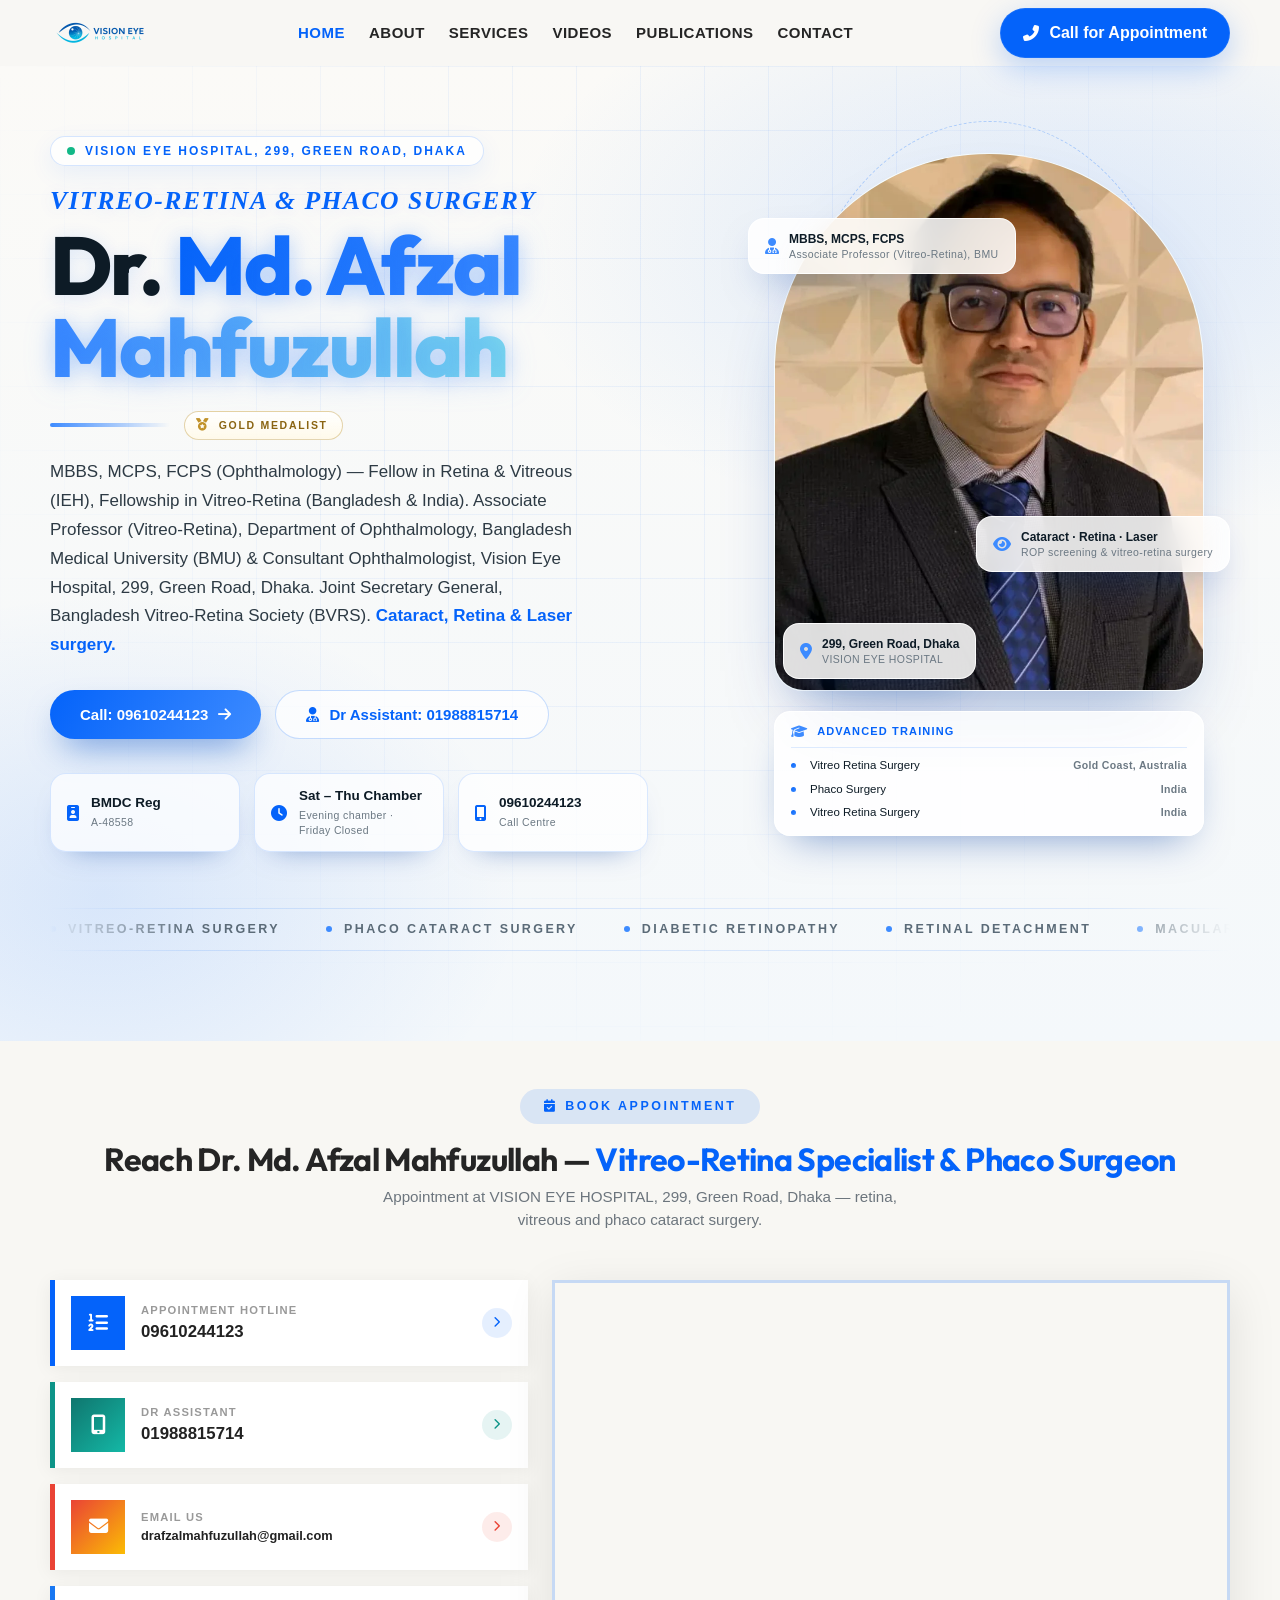
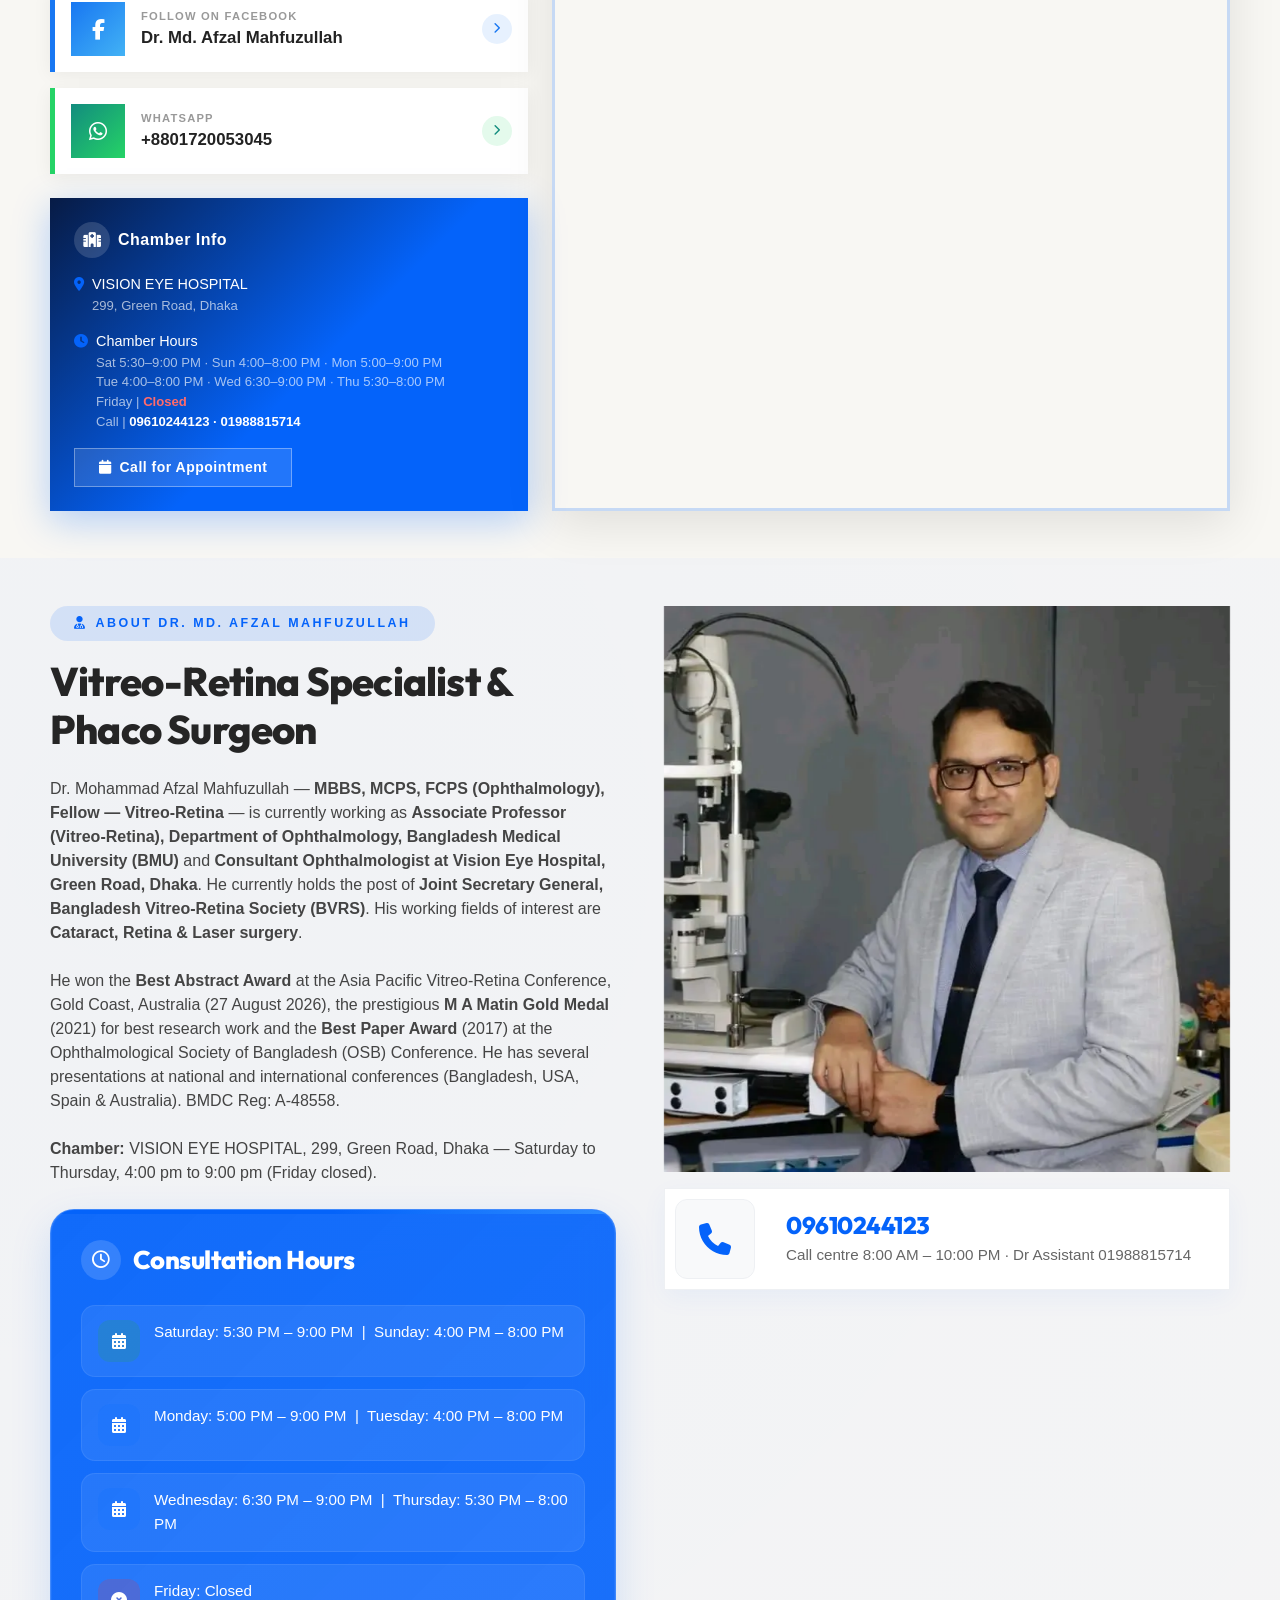
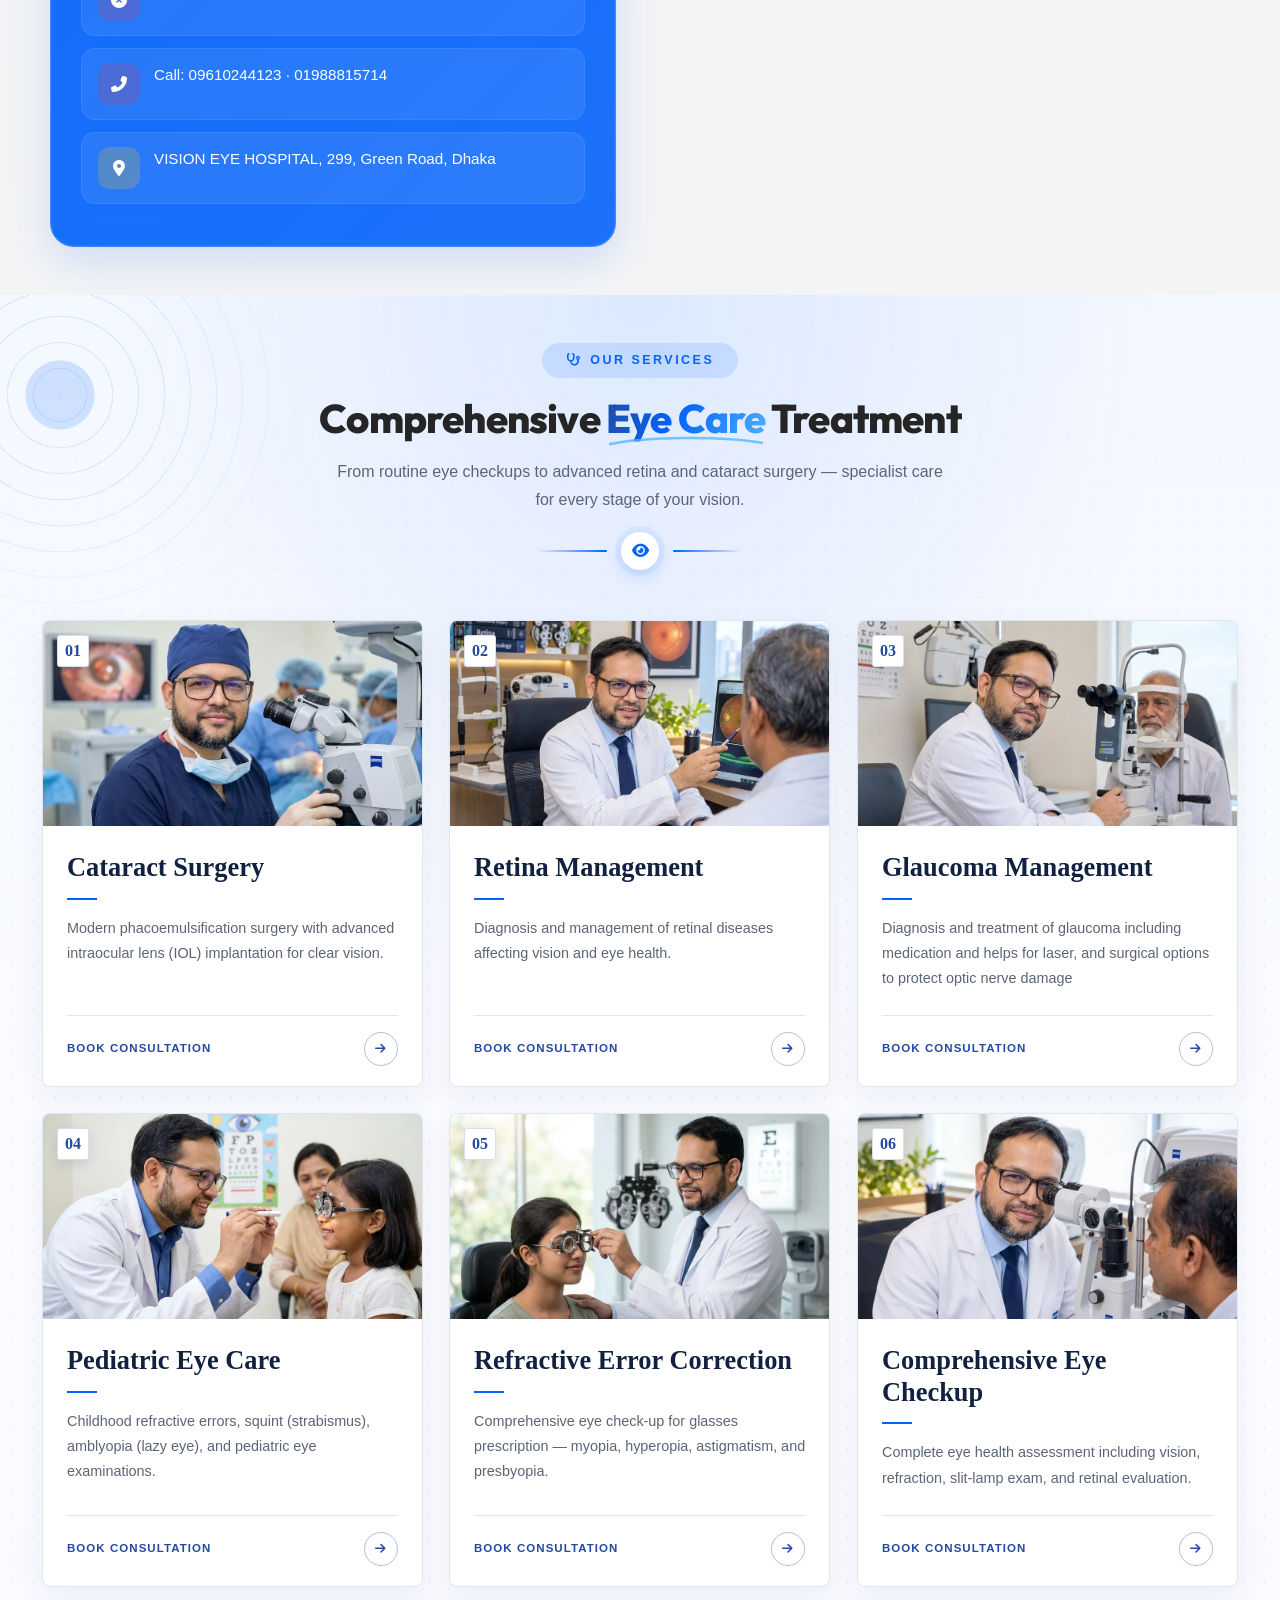
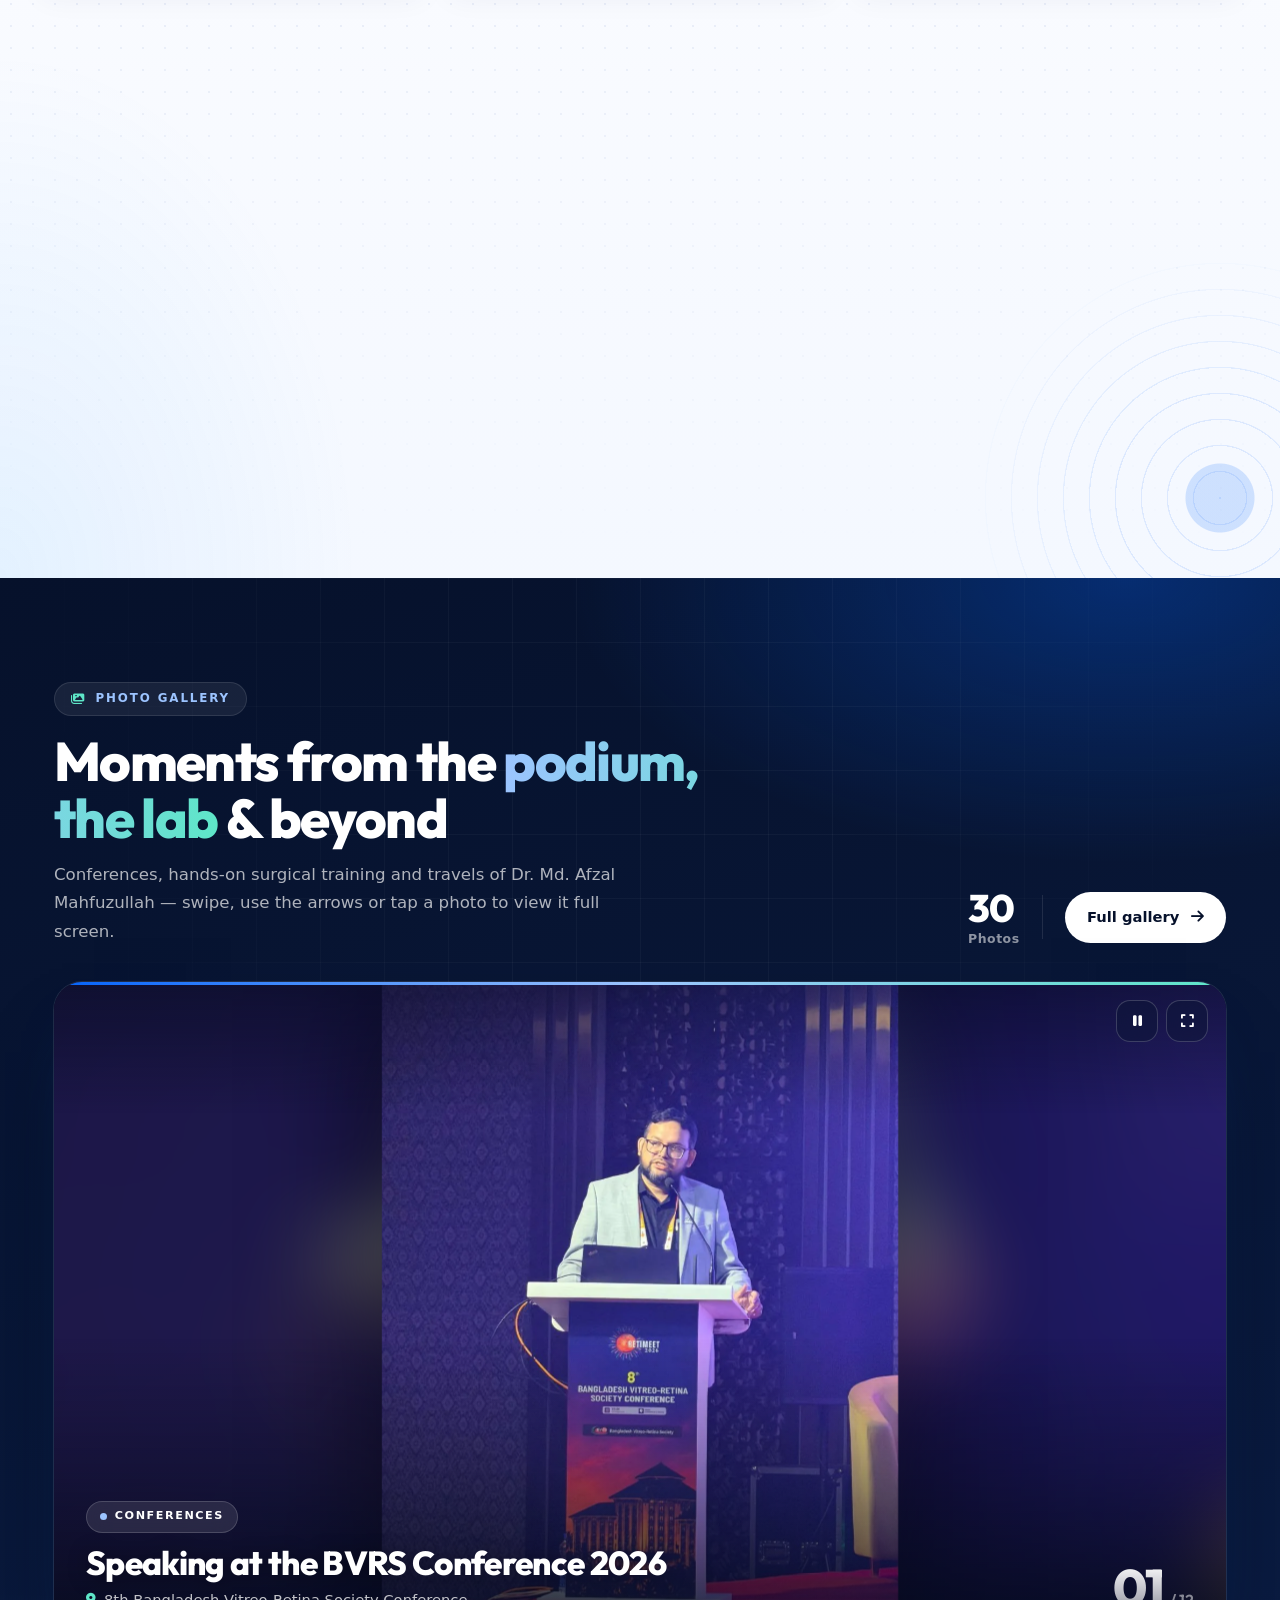
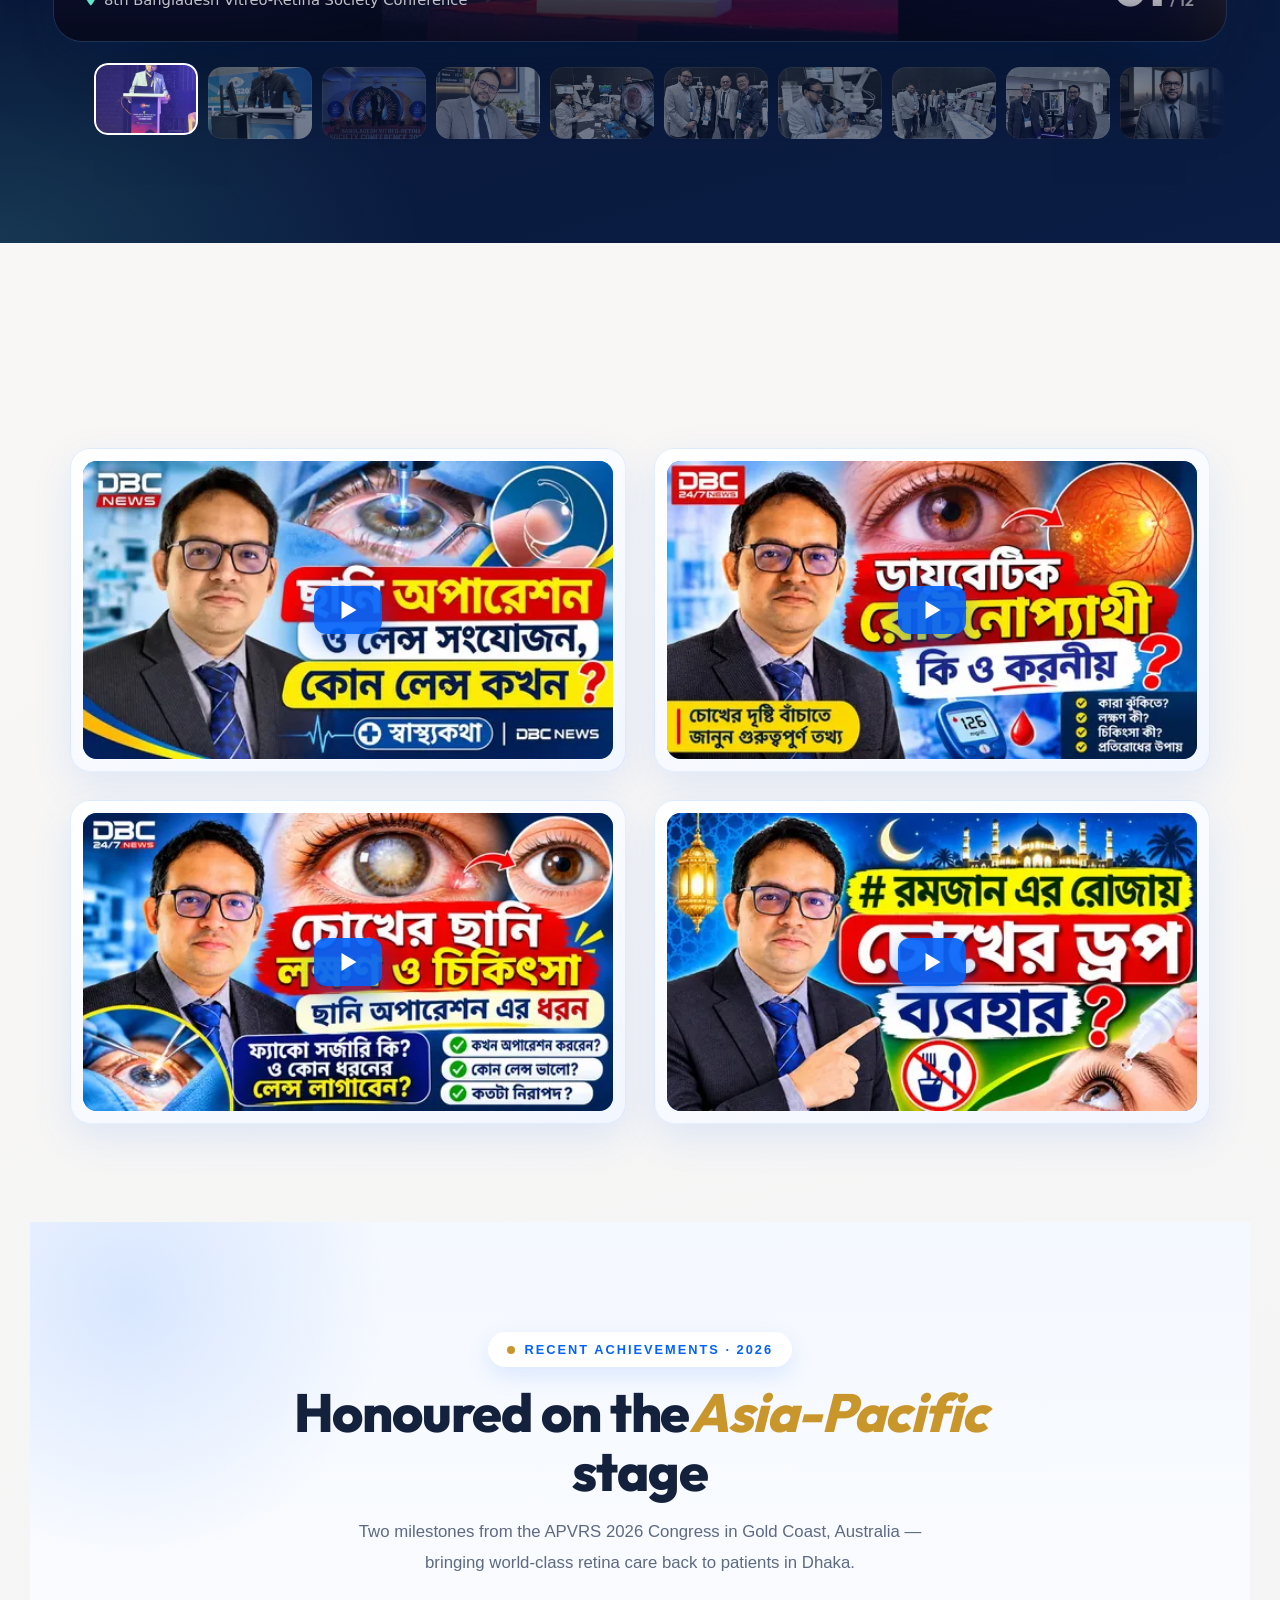
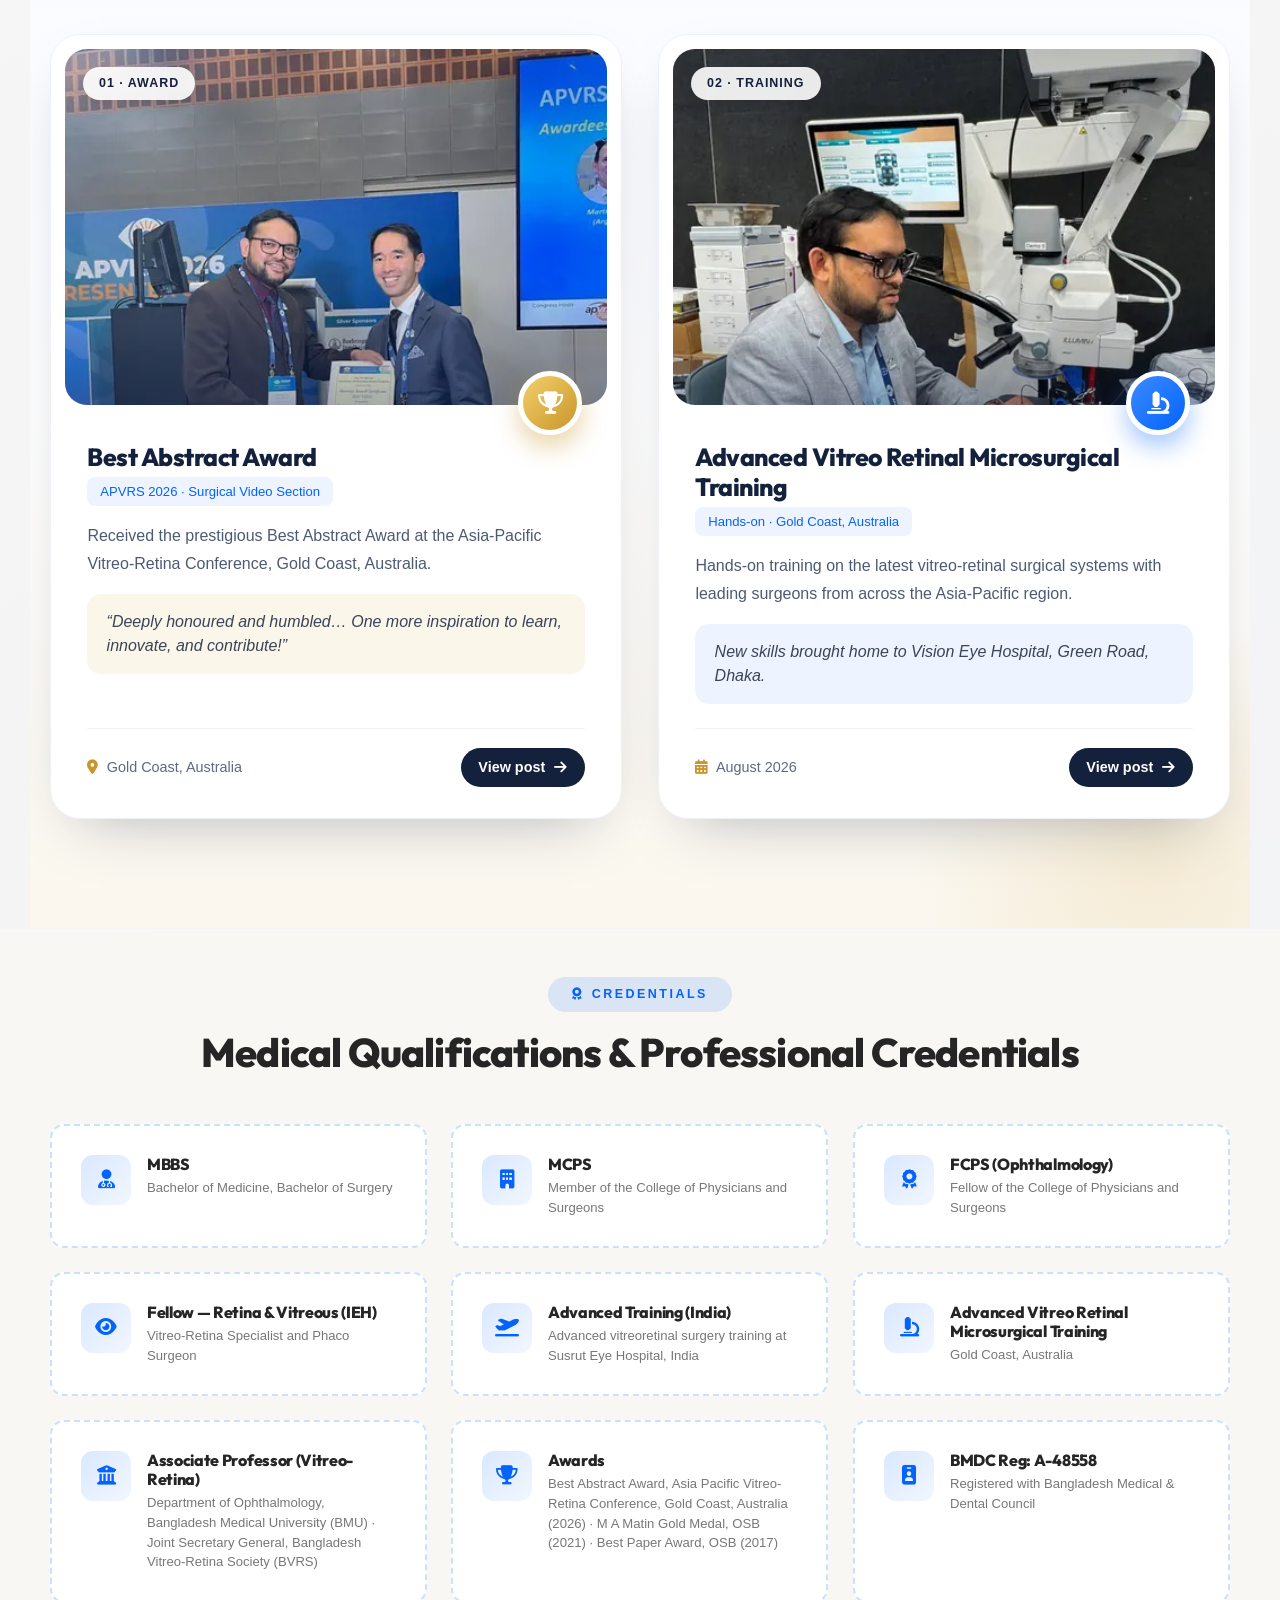
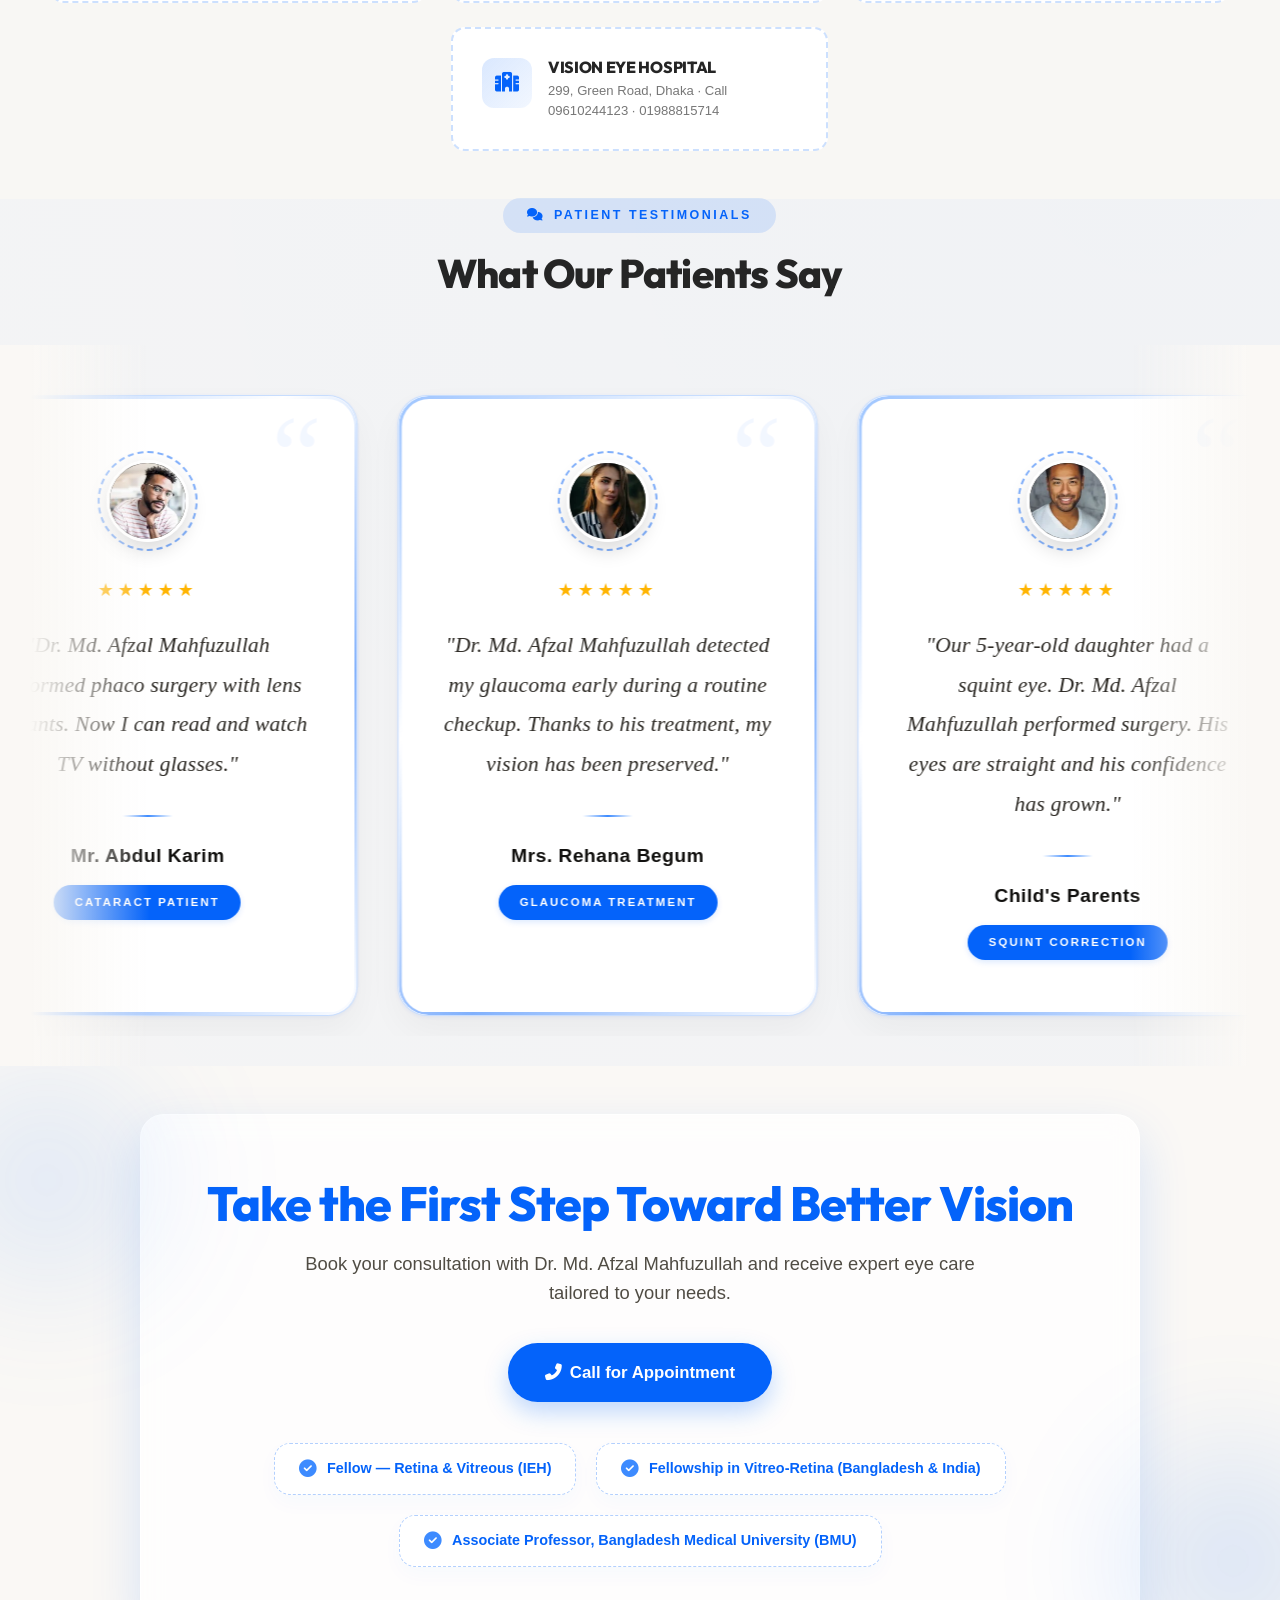
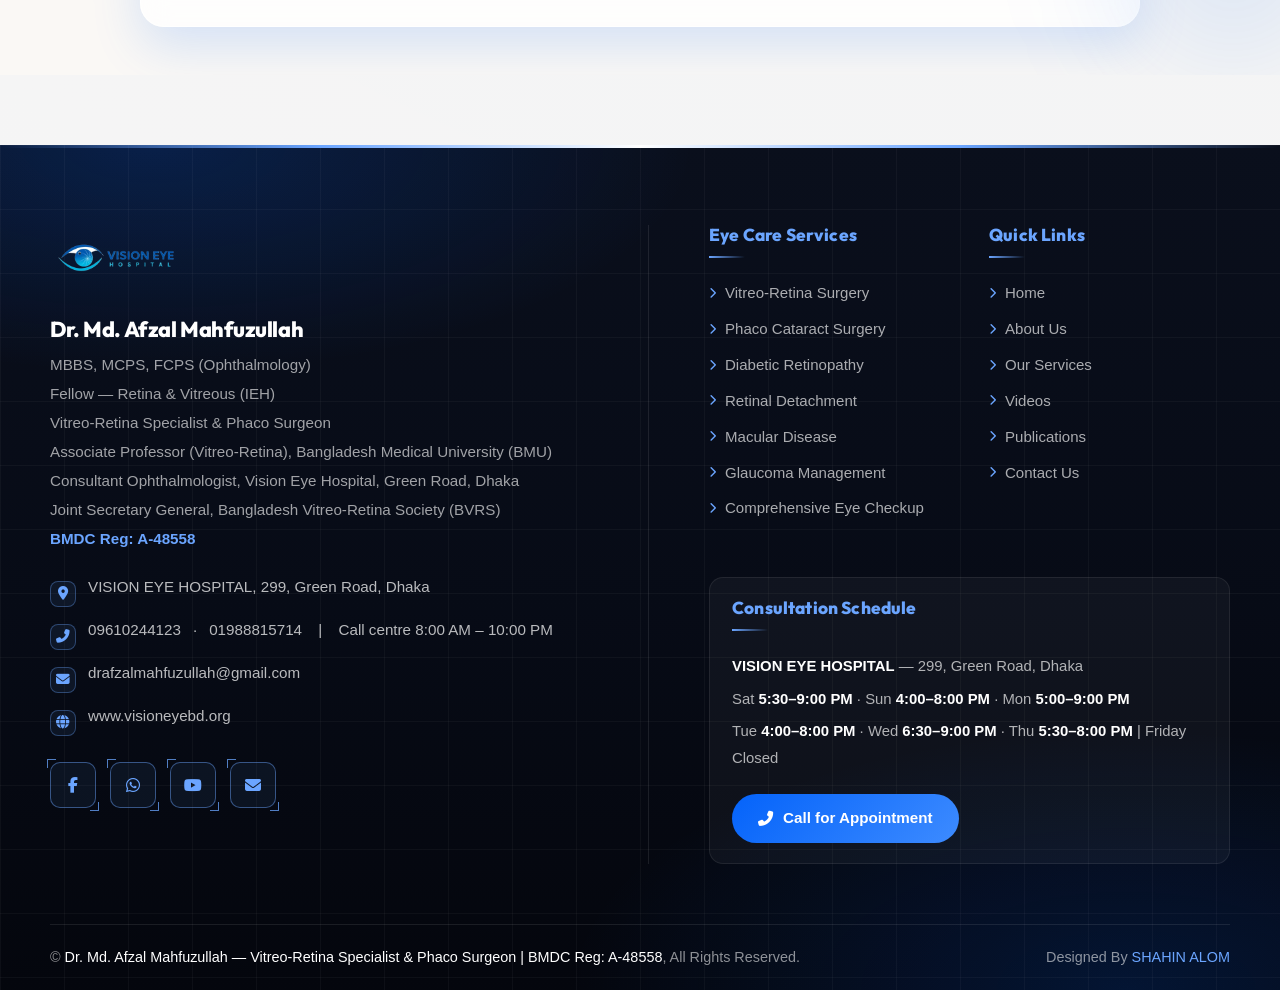
==== commit 8f29b7f0: "Replace service card photos with realistic images of Dr. Afzal" ====
--- a/public/site/html/index.html
+++ b/public/site/html/index.html
@@ -491,7 +491,7 @@
 <div class="serrr15">
 <div class="serrr1 wow fadeInUp" data-wow-delay="0.10s">
 <div class="serrr2">
-<img alt="Cataract Surgery – Advanced Cataract Treatment" loading="eager" src="../images/cataractsurgery.webp"/>
+<img alt="Cataract Surgery – Advanced Cataract Treatment" loading="eager" src="../images/services/cataract-surgery.webp"/>
 </div>
 <h3>Cataract Surgery</h3>
 <p class="svc-desc">Modern phacoemulsification surgery with advanced intraocular lens (IOL) implantation for clear vision.</p>
@@ -499,7 +499,7 @@
 </div>
 <div class="serrr11 wow fadeInUp" data-wow-delay="0.22s">
 <div class="serrr12">
-<img alt="Retina Management – Retinal Care &amp; Treatment" loading="eager" src="../images/retinamanagement.webp"/>
+<img alt="Retina Management – Retinal Care &amp; Treatment" loading="eager" src="../images/services/retina-management.webp"/>
 </div>
 <h3>Retina Management</h3>
 <p class="svc-desc">Diagnosis and management of retinal diseases affecting vision and eye health.</p>
@@ -507,7 +507,7 @@
 </div>
 <div class="serrr3 wow fadeInUp" data-wow-delay="0.34s">
 <div class="serrr4">
-<img alt="Glaucoma Management – Glaucoma Treatment" loading="eager" src="../images/glaucomamanagement.webp"/>
+<img alt="Glaucoma Management – Glaucoma Treatment" loading="eager" src="../images/services/glaucoma-management.webp"/>
 </div>
 <h3>Glaucoma Management</h3>
 <p class="svc-desc">Diagnosis and treatment of glaucoma including medication and helps for laser, and surgical options to protect optic nerve damage</p>
@@ -515,7 +515,7 @@
 </div>
 <div class="serrr7 wow fadeInUp" data-wow-delay="0.10s">
 <div class="serrr8">
-<img alt="Pediatric Eye Care – Children's Eye Care" loading="eager" src="../images/pediatriceyecare.webp"/>
+<img alt="Pediatric Eye Care – Children's Eye Care" loading="eager" src="../images/services/pediatric-eye-care.webp"/>
 </div>
 <h3>Pediatric Eye Care</h3>
 <p class="svc-desc">Childhood refractive errors, squint (strabismus), amblyopia (lazy eye), and pediatric eye examinations.</p>
@@ -523,7 +523,7 @@
 </div>
 <div class="serrr9 wow fadeInUp" data-wow-delay="0.22s">
 <div class="serrr10">
-<img alt="Refractive Error Correction – Glasses Prescription" loading="eager" src="../images/refractive.webp"/>
+<img alt="Refractive Error Correction – Glasses Prescription" loading="eager" src="../images/services/refractive-correction.webp"/>
 </div>
 <h3>Refractive Error Correction</h3>
 <p class="svc-desc">Comprehensive eye check-up for glasses prescription — myopia, hyperopia, astigmatism, and presbyopia.</p>
@@ -531,7 +531,7 @@
 </div>
 <div class="serrr11 wow fadeInUp" data-wow-delay="0.34s">
 <div class="serrr12">
-<img alt="Comprehensive Eye Checkup – Complete Eye Examination" loading="eager" src="../images/comprehensiveeyecheckup.webp"/>
+<img alt="Comprehensive Eye Checkup – Complete Eye Examination" loading="eager" src="../images/services/eye-checkup.webp"/>
 </div>
 <h3>Comprehensive Eye Checkup</h3>
 <p class="svc-desc">Complete eye health assessment including vision, refraction, slit-lamp exam, and retinal evaluation.</p>
@@ -539,7 +539,7 @@
 </div>
 <div class="serrr11 wow fadeInUp" data-wow-delay="0.10s">
 <div class="serrr12">
-<img alt="Dry Eye &amp; Corneal Care – Dry Eye &amp; Corneal Treatment" loading="eager" src="../images/dryeye.webp"/>
+<img alt="Dry Eye &amp; Corneal Care – Dry Eye &amp; Corneal Treatment" loading="eager" src="../images/services/dry-eye-care.webp"/>
 </div>
 <h3>Dry Eye &amp; Corneal Care</h3>
 <p class="svc-desc">Management of dry eye syndrome, corneal infections, ulcers, and other anterior segment disorders.</p>
@@ -547,7 +547,7 @@
 </div>
 <div class="serrr11 wow fadeInUp" data-wow-delay="0.22s">
 <div class="serrr12">
-<img alt="Minor Ocular Procedures – Minor Eye Surgical Procedures" loading="eager" src="../images/minorocular.webp"/>
+<img alt="Minor Ocular Procedures – Minor Eye Surgical Procedures" loading="eager" src="../images/services/minor-procedures.webp"/>
 </div>
 <h3>Minor Ocular Procedures</h3>
 <p class="svc-desc">Incision &amp; drainage of stye, chalazion removal, foreign body removal, and pterygium surgery.</p>
--- a/public/site/css/html.css
+++ b/public/site/css/html.css
@@ -2222,6 +2222,7 @@
 }
 
 .serrr2 img,.serrr4 img,.serrr6 img,.serrr8 img,.serrr10 img,.serrr12 img{
+    object-position:50% 22%;
     transition:transform .7s cubic-bezier(.2,.8,.25,1);
 }
 
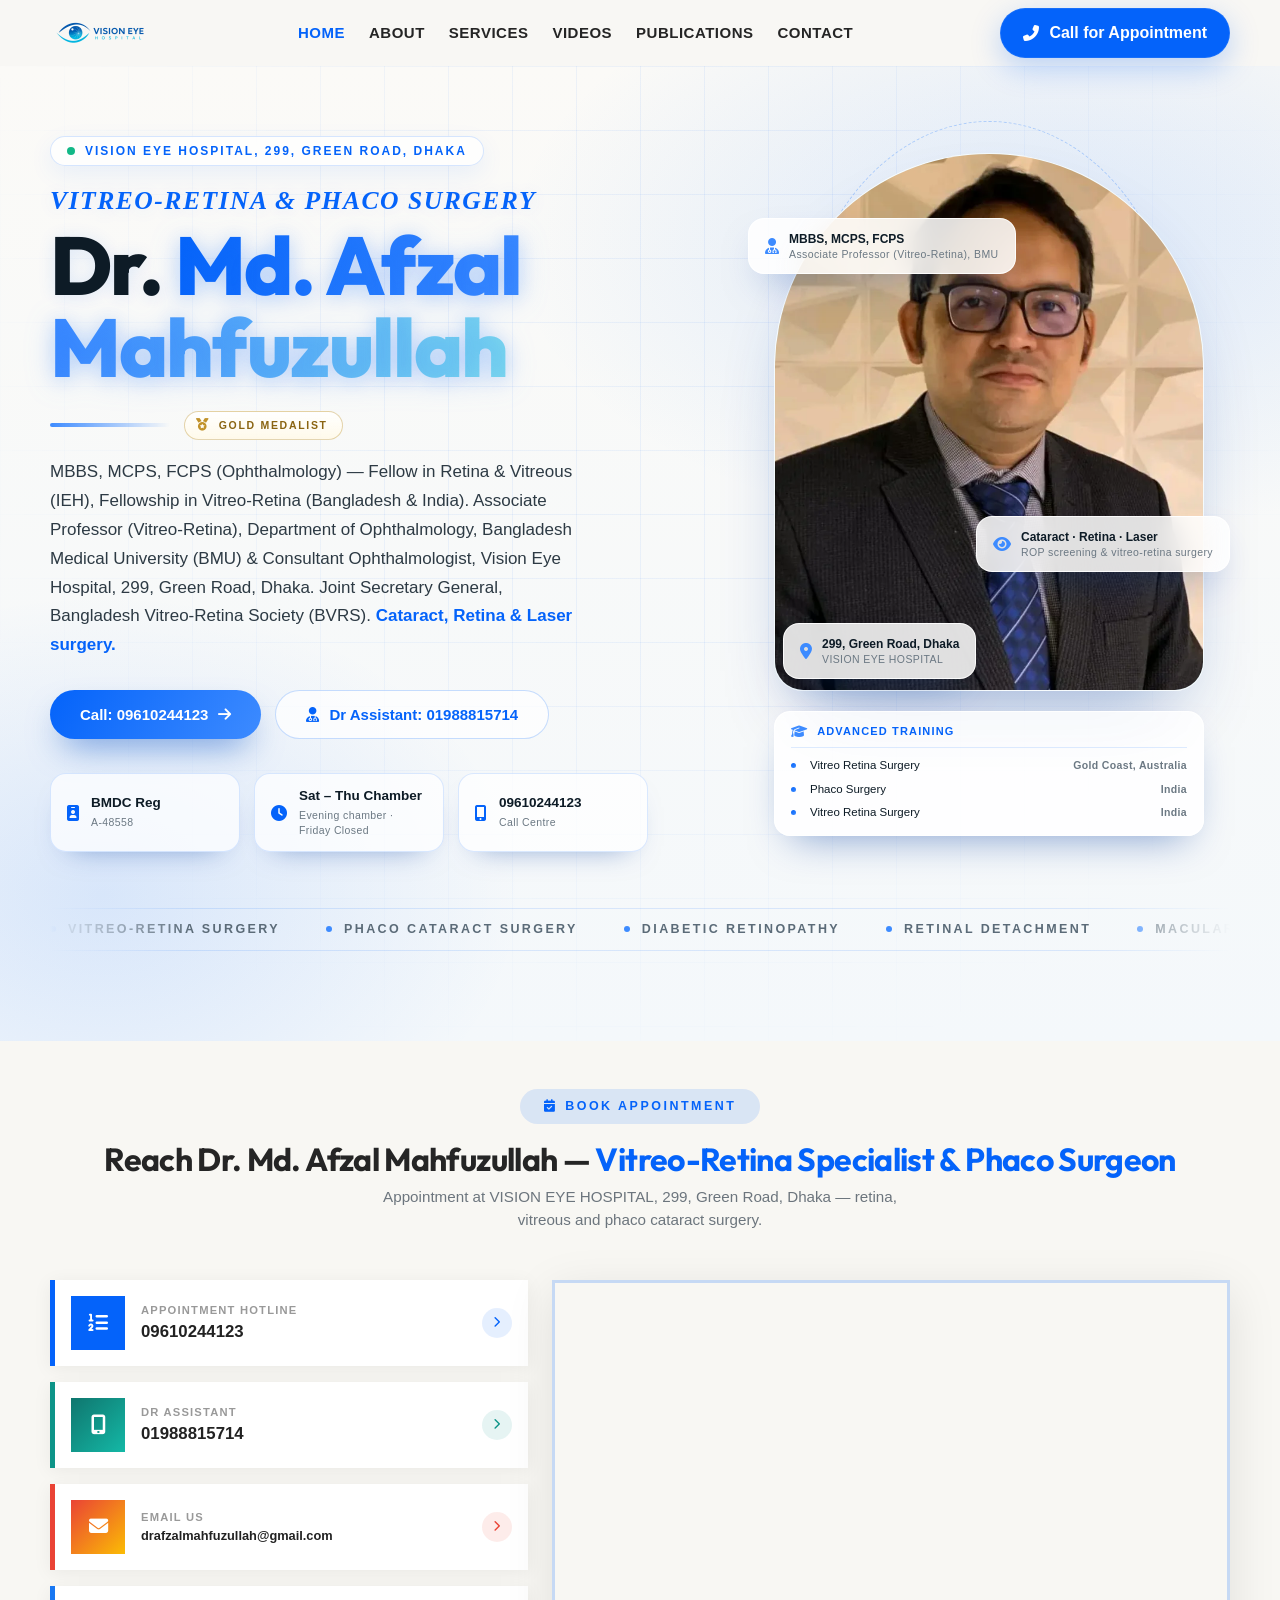
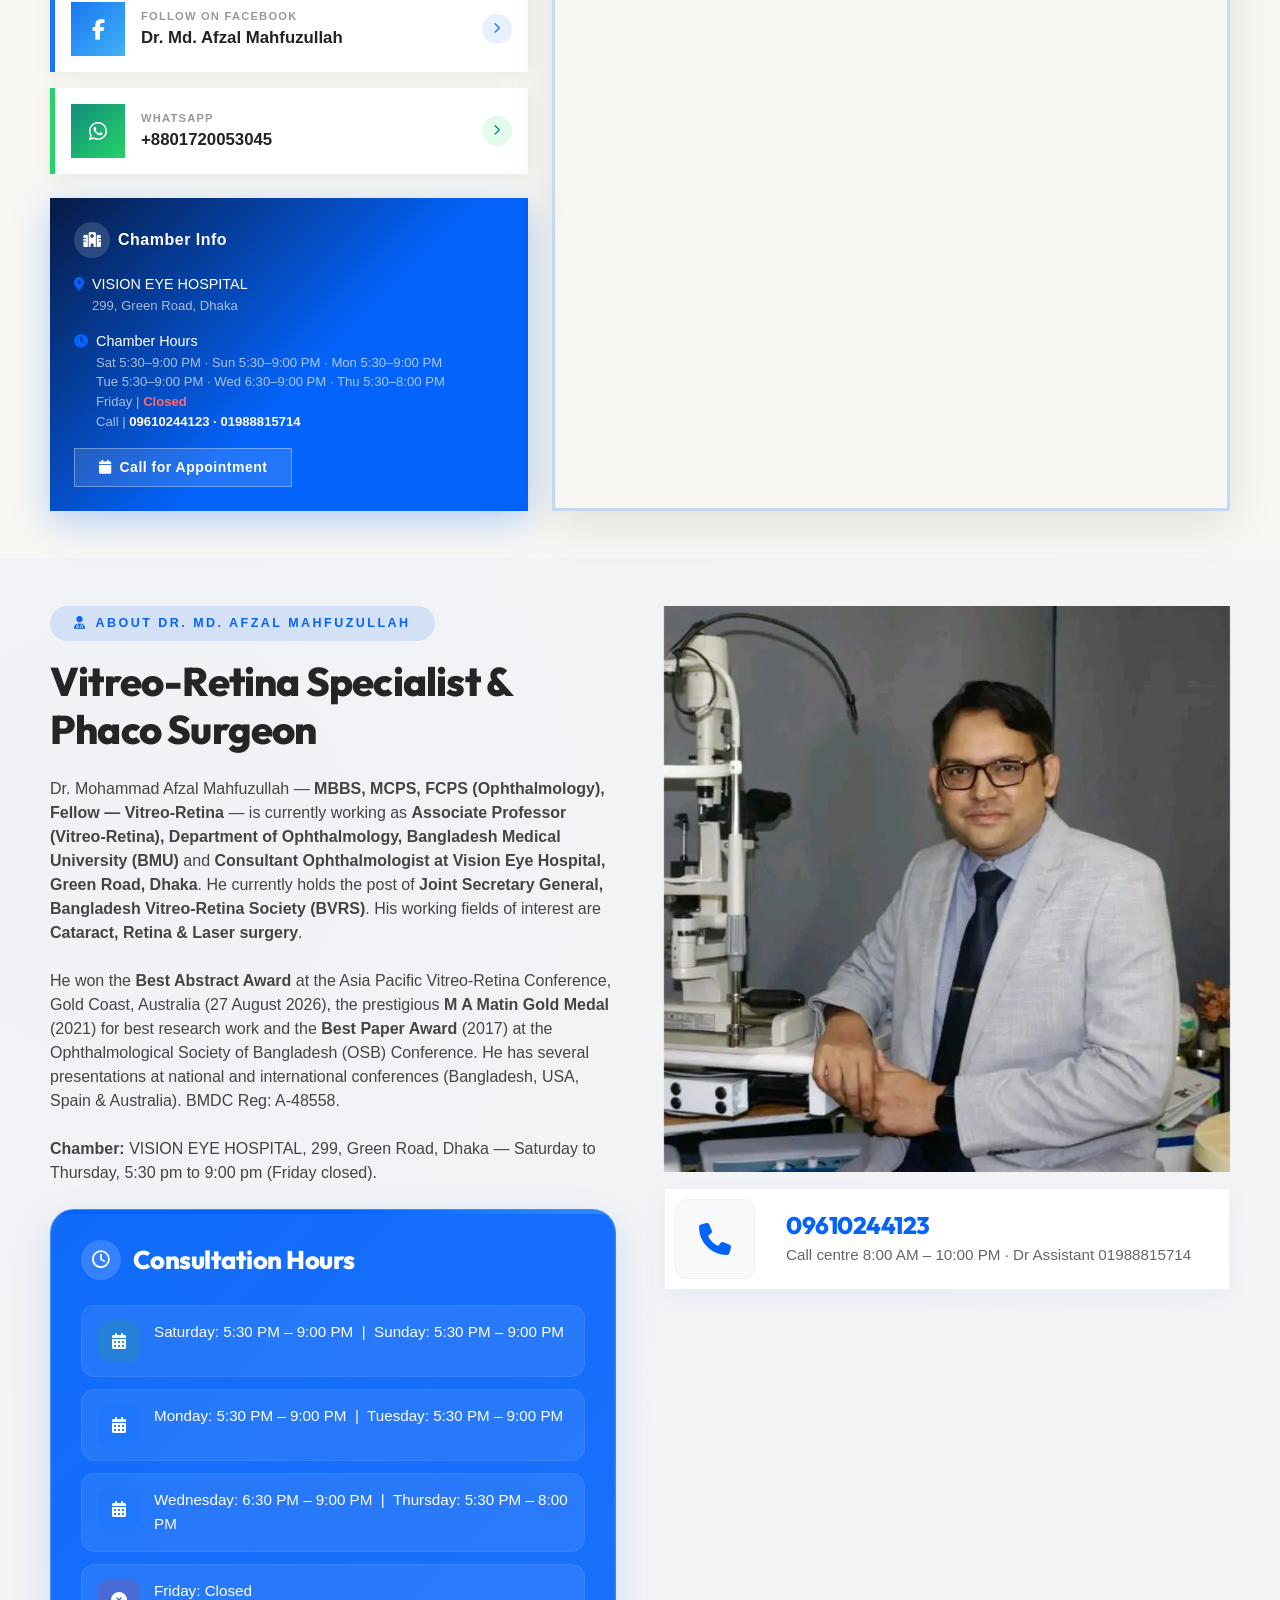
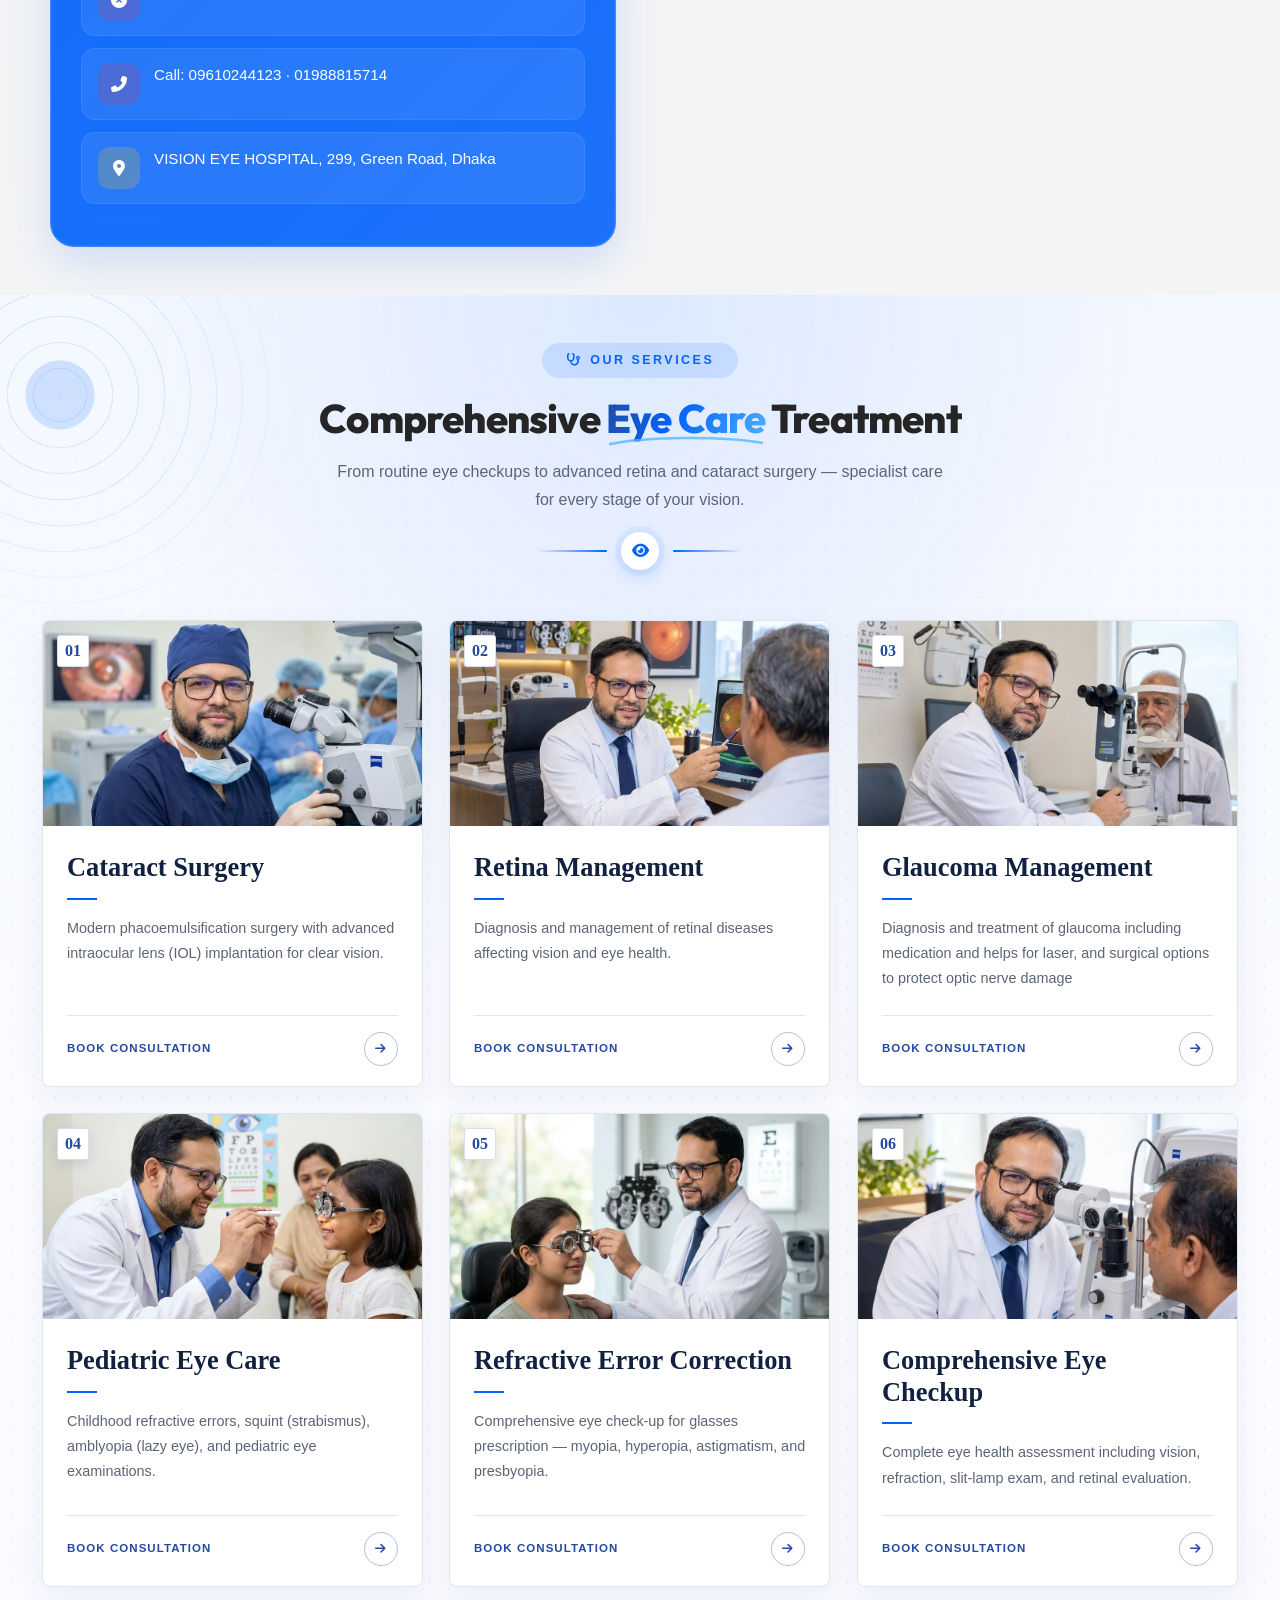
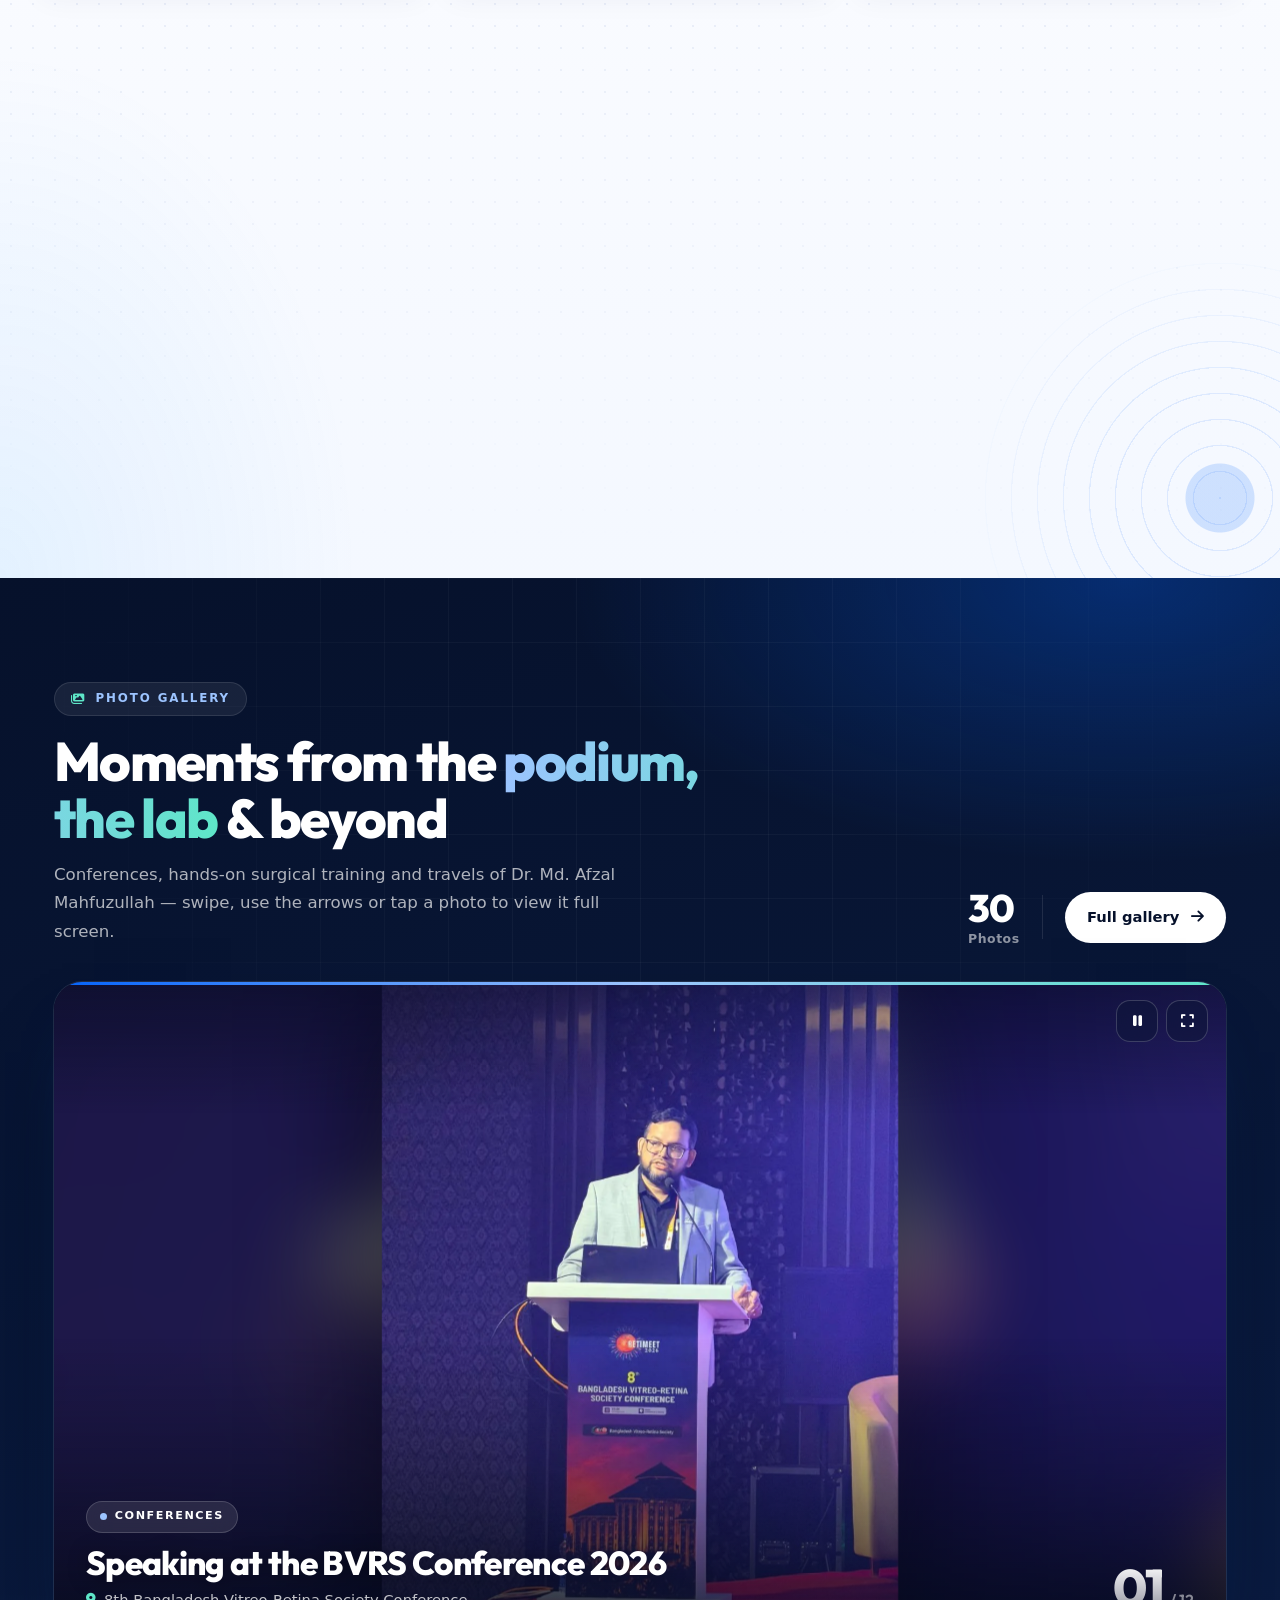
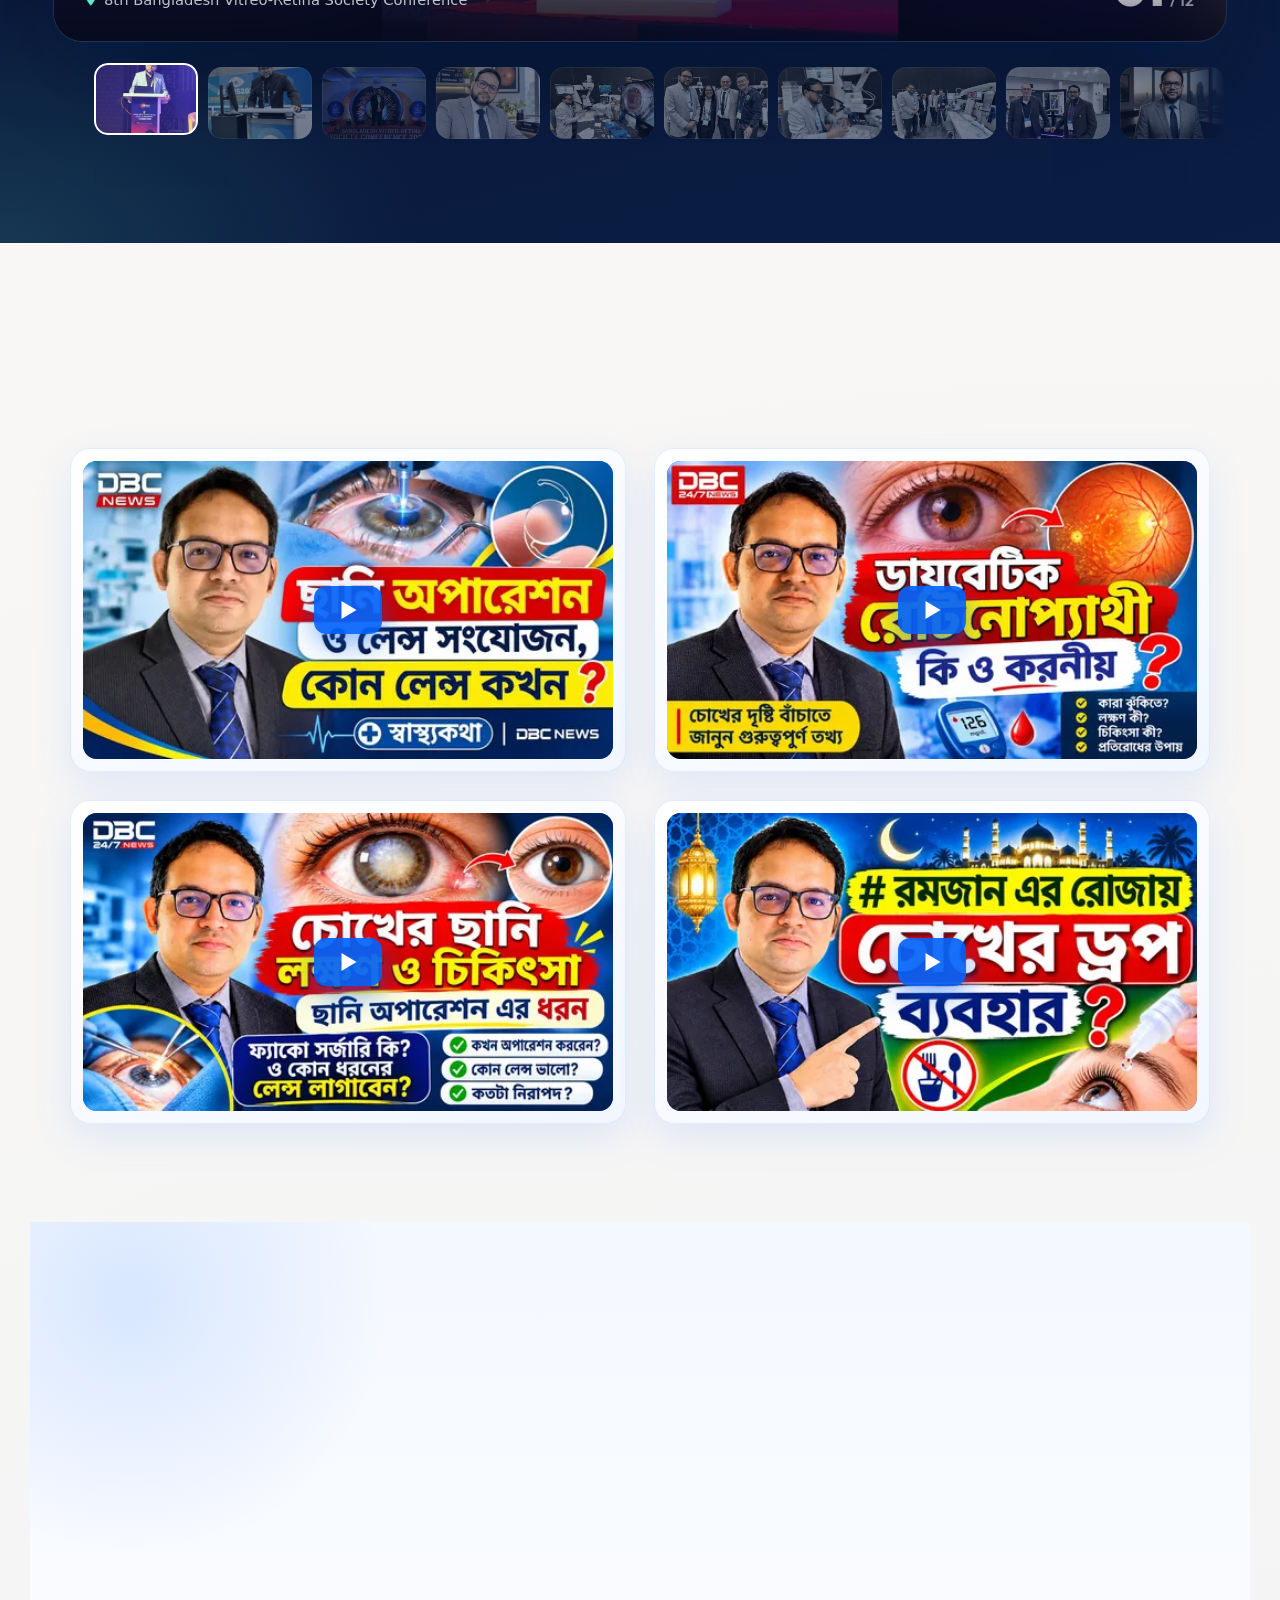
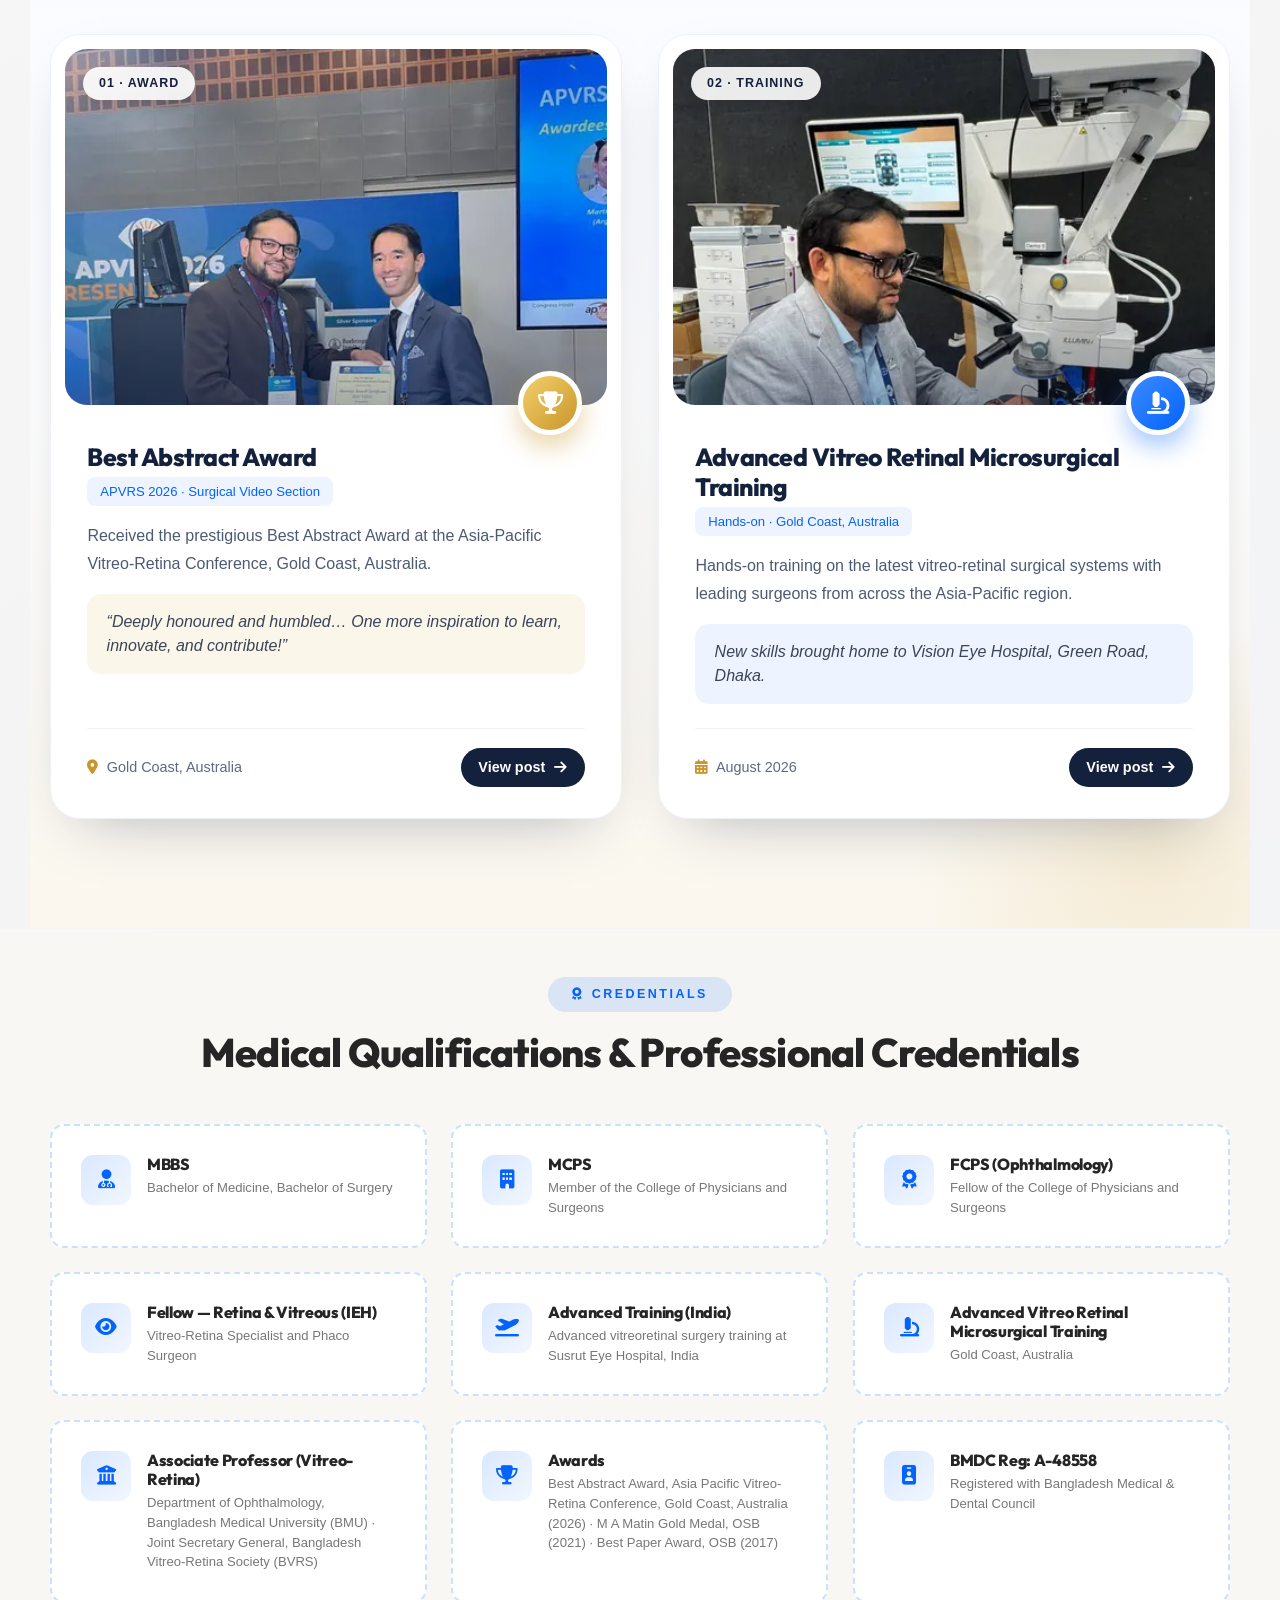
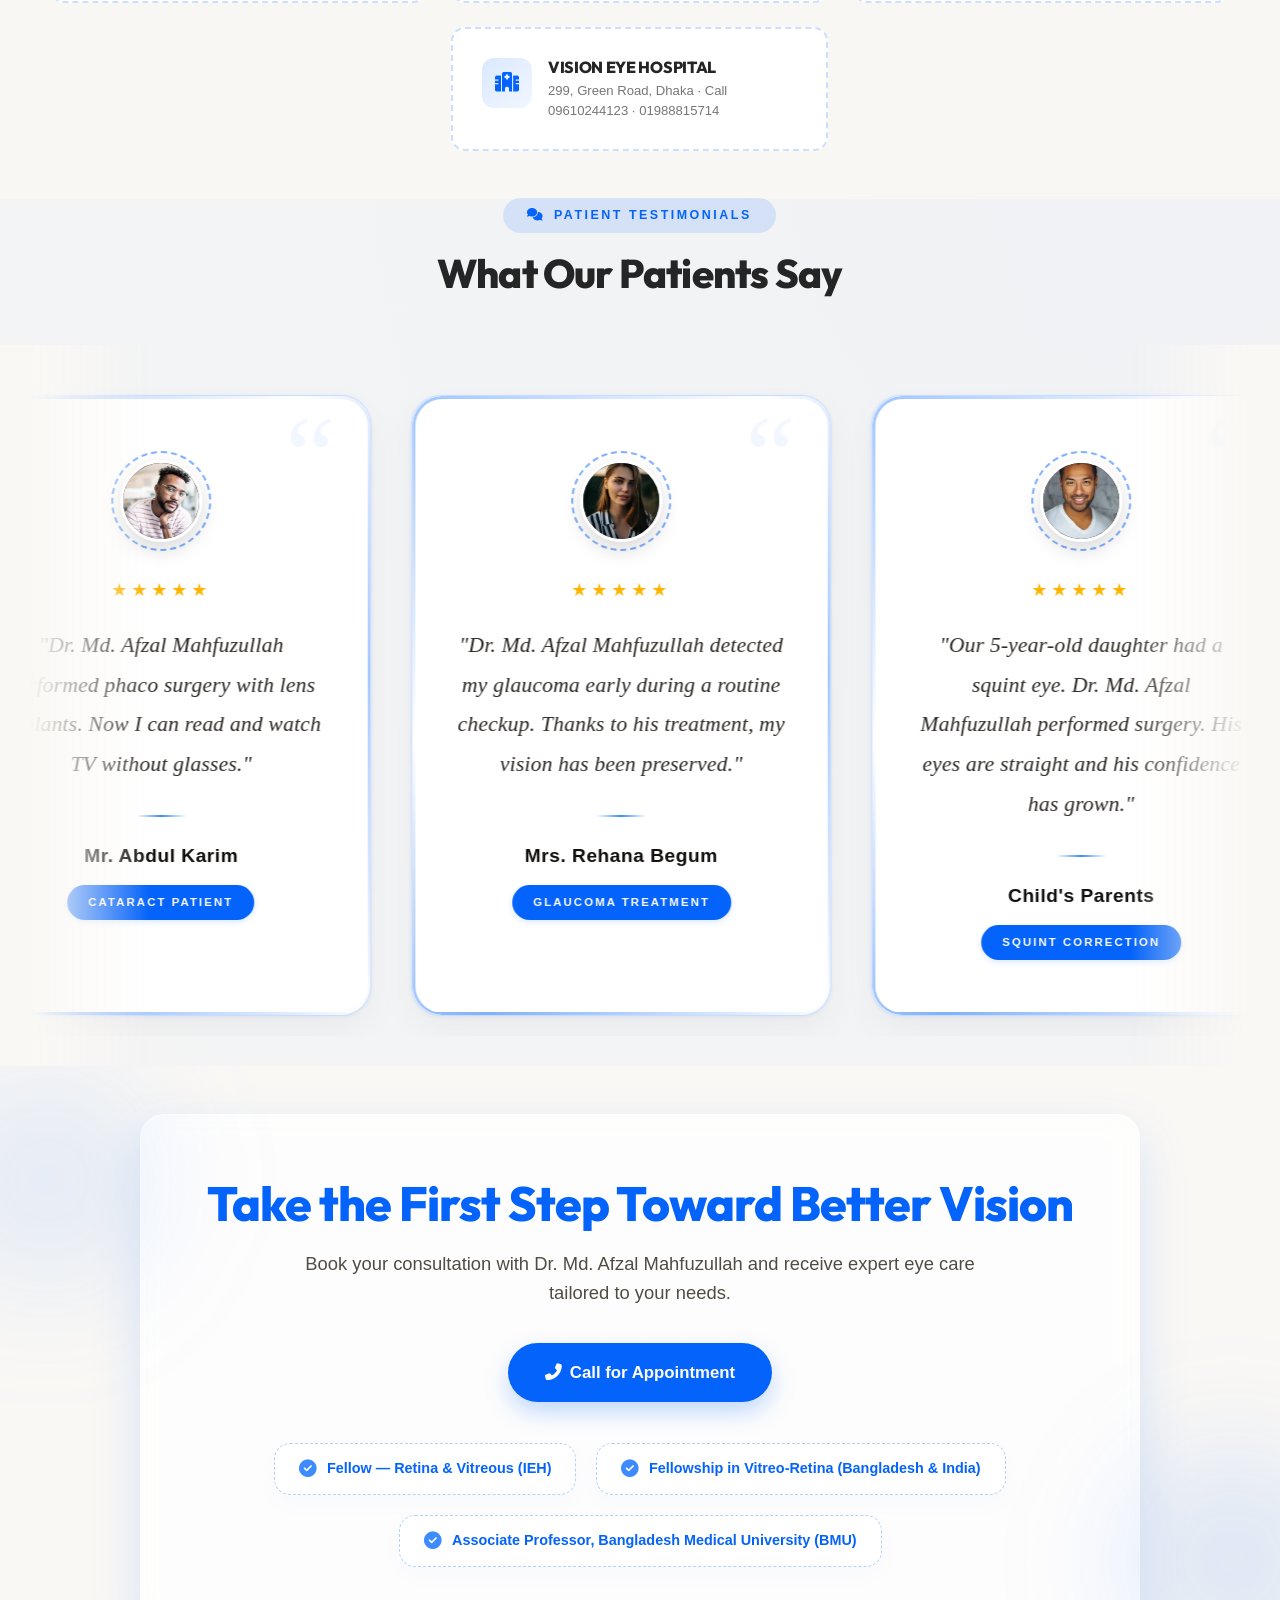
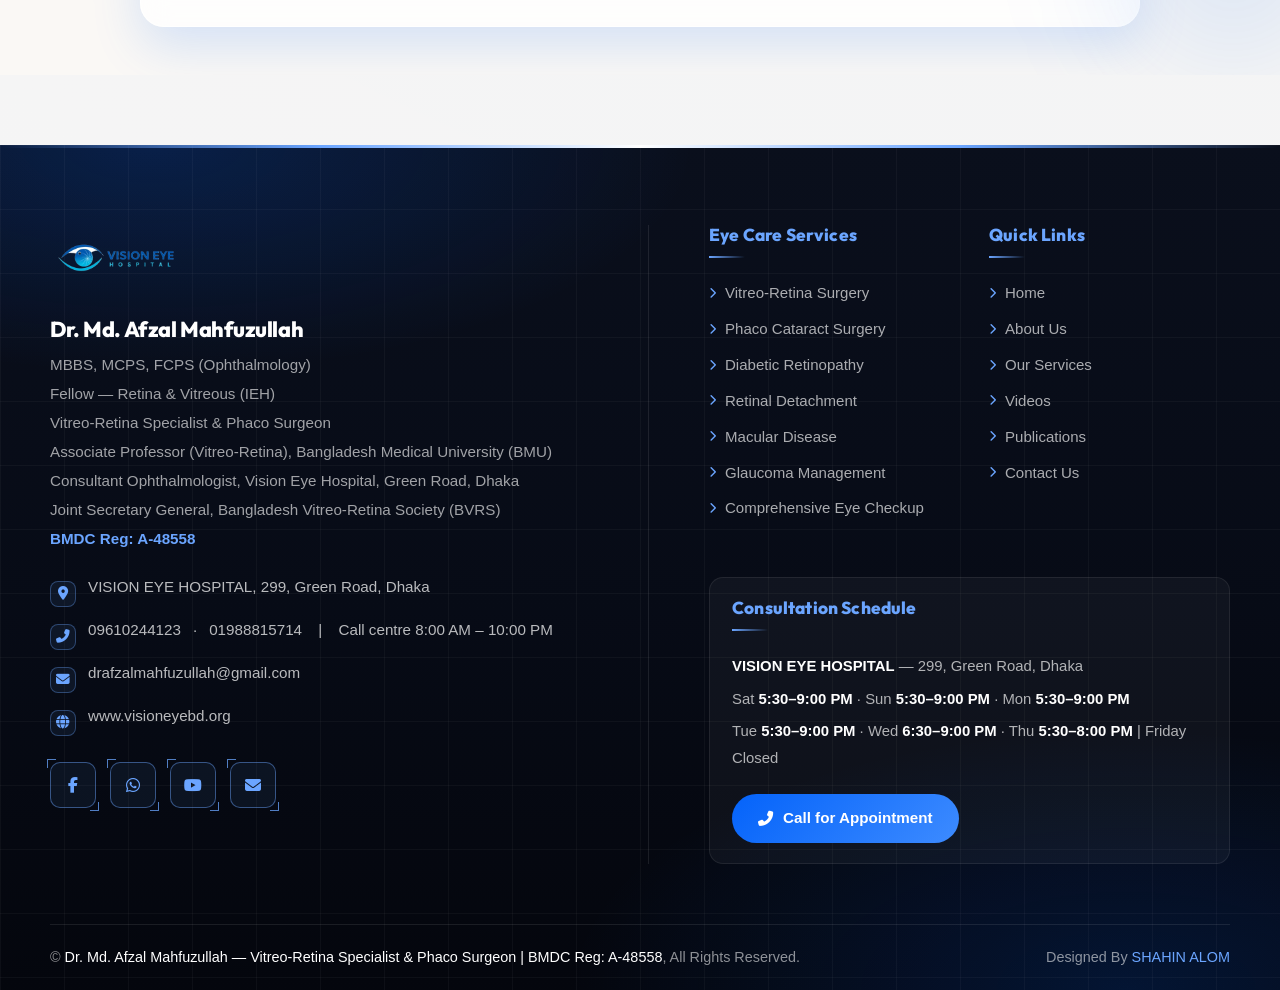
==== commit b5defea5: "Fix consultation hours: Sunday, Monday and Tuesday now 5:30-9:00 PM everywhere" ====
--- a/public/site/html/index.html
+++ b/public/site/html/index.html
@@ -45,9 +45,9 @@
       },
       "openingHoursSpecification": [
         { "@type": "OpeningHoursSpecification", "dayOfWeek": "Saturday", "opens": "17:30", "closes": "21:00" },
-        { "@type": "OpeningHoursSpecification", "dayOfWeek": "Sunday", "opens": "16:00", "closes": "20:00" },
-        { "@type": "OpeningHoursSpecification", "dayOfWeek": "Monday", "opens": "17:00", "closes": "21:00" },
-        { "@type": "OpeningHoursSpecification", "dayOfWeek": "Tuesday", "opens": "16:00", "closes": "20:00" },
+        { "@type": "OpeningHoursSpecification", "dayOfWeek": "Sunday", "opens": "17:30", "closes": "21:00" },
+        { "@type": "OpeningHoursSpecification", "dayOfWeek": "Monday", "opens": "17:30", "closes": "21:00" },
+        { "@type": "OpeningHoursSpecification", "dayOfWeek": "Tuesday", "opens": "17:30", "closes": "21:00" },
         { "@type": "OpeningHoursSpecification", "dayOfWeek": "Wednesday", "opens": "18:30", "closes": "21:00" },
         { "@type": "OpeningHoursSpecification", "dayOfWeek": "Thursday", "opens": "17:30", "closes": "20:00" }
       ],
@@ -391,8 +391,8 @@
                                         Chamber Hours
                                     </p>
 <p class="mb-0" style="color:rgba(255,255,255,0.65);font-size:0.82rem;">
-                                        Sat 5:30–9:00 PM · Sun 4:00–8:00 PM · Mon 5:00–9:00 PM<br/>
-                                        Tue 4:00–8:00 PM · Wed 6:30–9:00 PM · Thu 5:30–8:00 PM<br/>
+                                        Sat 5:30–9:00 PM · Sun 5:30–9:00 PM · Mon 5:30–9:00 PM<br/>
+                                        Tue 5:30–9:00 PM · Wed 6:30–9:00 PM · Thu 5:30–8:00 PM<br/>
                                         Friday | <strong style="color:#ff6b6b;">Closed</strong><br/>
                                         Call | <strong style="color:#fff;">09610244123 · 01988815714</strong>
 </p>
@@ -430,16 +430,16 @@
                         the prestigious <strong>M A Matin Gold Medal</strong> (2021) for best research work and the <strong>Best Paper Award</strong> (2017) at the
                         Ophthalmological Society of Bangladesh (OSB) Conference. He has several presentations at national and international conferences
                         (Bangladesh, USA, Spain &amp; Australia). BMDC Reg: A-48558.</p>
-<p class="mb-4"><strong>Chamber:</strong> VISION EYE HOSPITAL, 299, Green Road, Dhaka — Saturday to Thursday, 4:00 pm to 9:00 pm (Friday closed).</p>
+<p class="mb-4"><strong>Chamber:</strong> VISION EYE HOSPITAL, 299, Green Road, Dhaka — Saturday to Thursday, 5:30 pm to 9:00 pm (Friday closed).</p>
 <div class="schedule-card">
 <h3><i class="far fa-clock"></i>Consultation Hours</h3>
 <div class="schedule-item friday">
 <i class="fas fa-calendar-alt"></i>
-<span>Saturday: 5:30 PM – 9:00 PM  |  Sunday: 4:00 PM – 8:00 PM</span>
+<span>Saturday: 5:30 PM – 9:00 PM  |  Sunday: 5:30 PM – 9:00 PM</span>
 </div>
 <div class="schedule-item weekday">
 <i class="fas fa-calendar-alt"></i>
-<span>Monday: 5:00 PM – 9:00 PM  |  Tuesday: 4:00 PM – 8:00 PM</span>
+<span>Monday: 5:30 PM – 9:00 PM  |  Tuesday: 5:30 PM – 9:00 PM</span>
 </div>
 <div class="schedule-item weekday">
 <i class="fas fa-calendar-alt"></i>
@@ -895,7 +895,7 @@
 <div class="vfooter__sched">
 <h5>Consultation Schedule</h5>
 <p><strong>VISION EYE HOSPITAL</strong> — 299, Green Road, Dhaka</p>
-<p>Sat <strong>5:30–9:00 PM</strong> · Sun <strong>4:00–8:00 PM</strong> · Mon <strong>5:00–9:00 PM</strong></p><p>Tue <strong>4:00–8:00 PM</strong> · Wed <strong>6:30–9:00 PM</strong> · Thu <strong>5:30–8:00 PM</strong> | Friday Closed</p>
+<p>Sat <strong>5:30–9:00 PM</strong> · Sun <strong>5:30–9:00 PM</strong> · Mon <strong>5:30–9:00 PM</strong></p><p>Tue <strong>5:30–9:00 PM</strong> · Wed <strong>6:30–9:00 PM</strong> · Thu <strong>5:30–8:00 PM</strong> | Friday Closed</p>
 <a class="vfooter__cta" href="tel:+8809610244123"><i class="fas fa-phone-alt"></i>Call for Appointment</a>
 </div>
 </div>
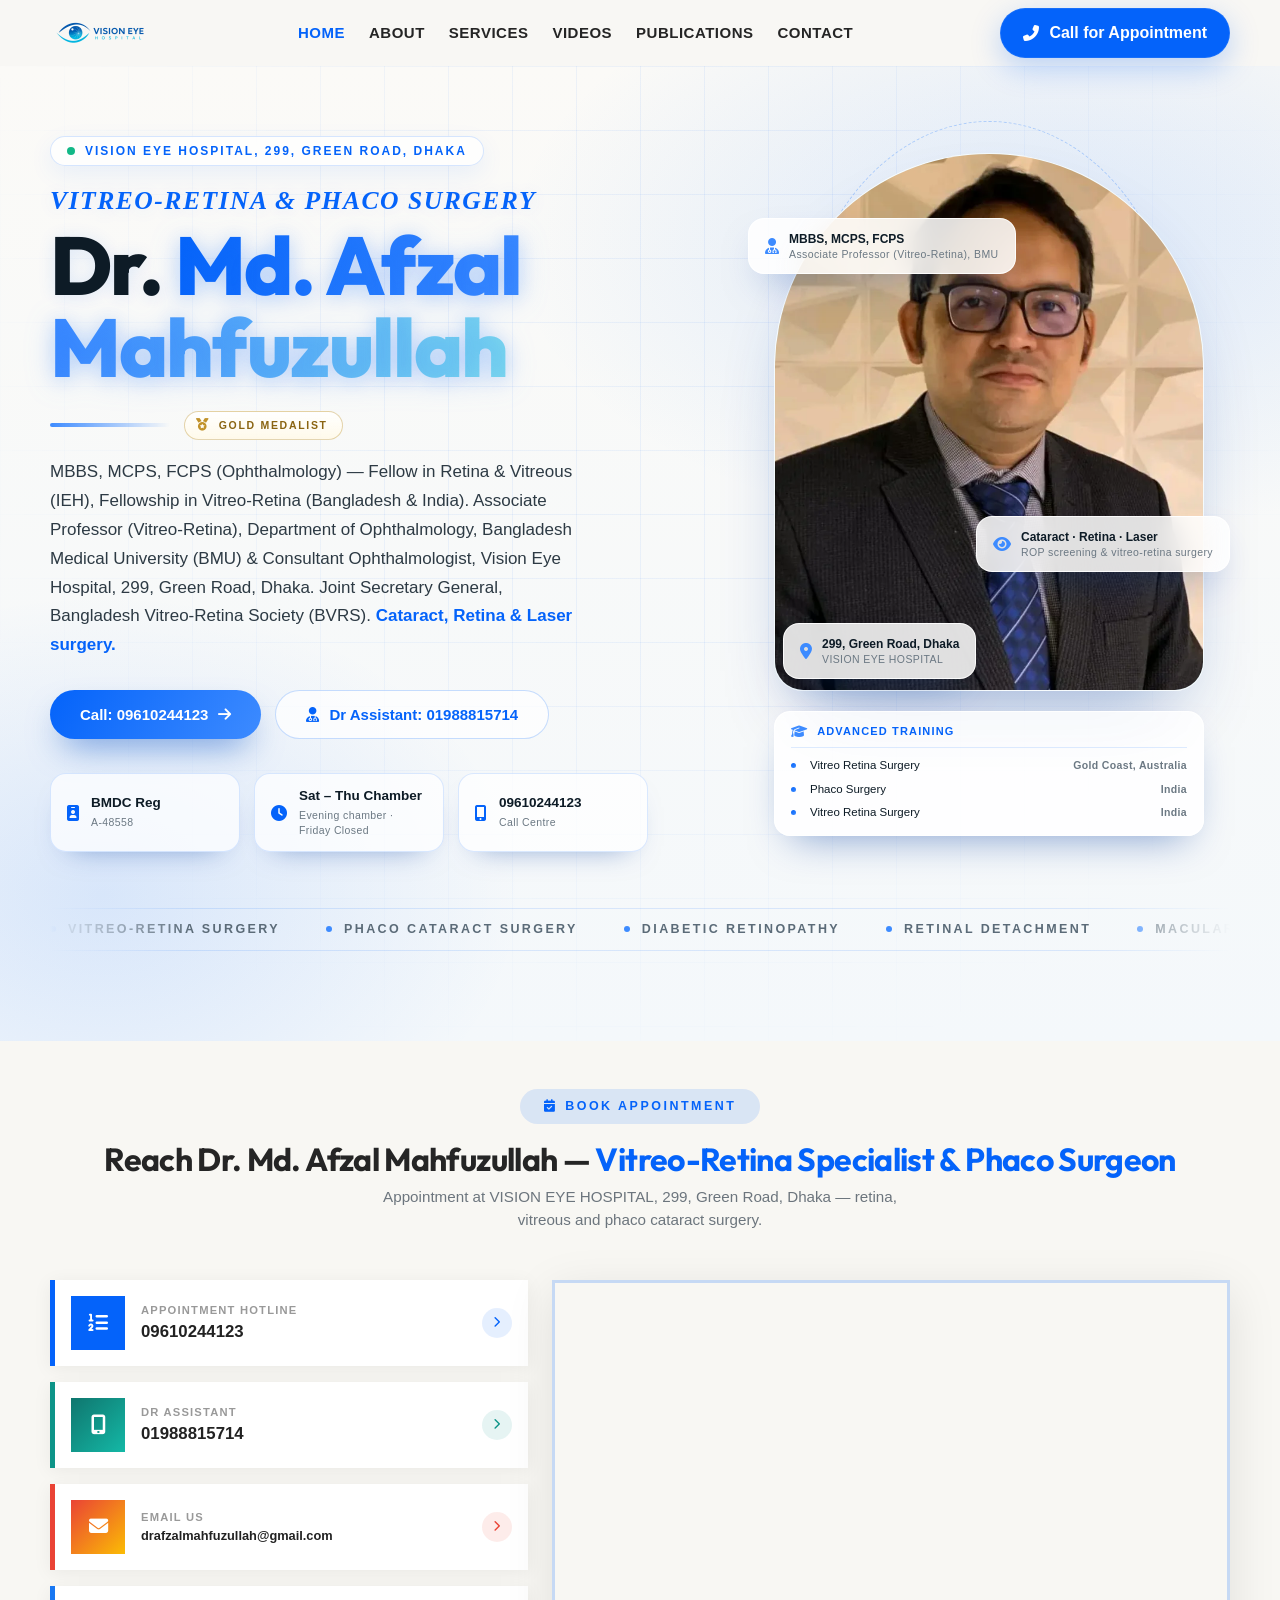
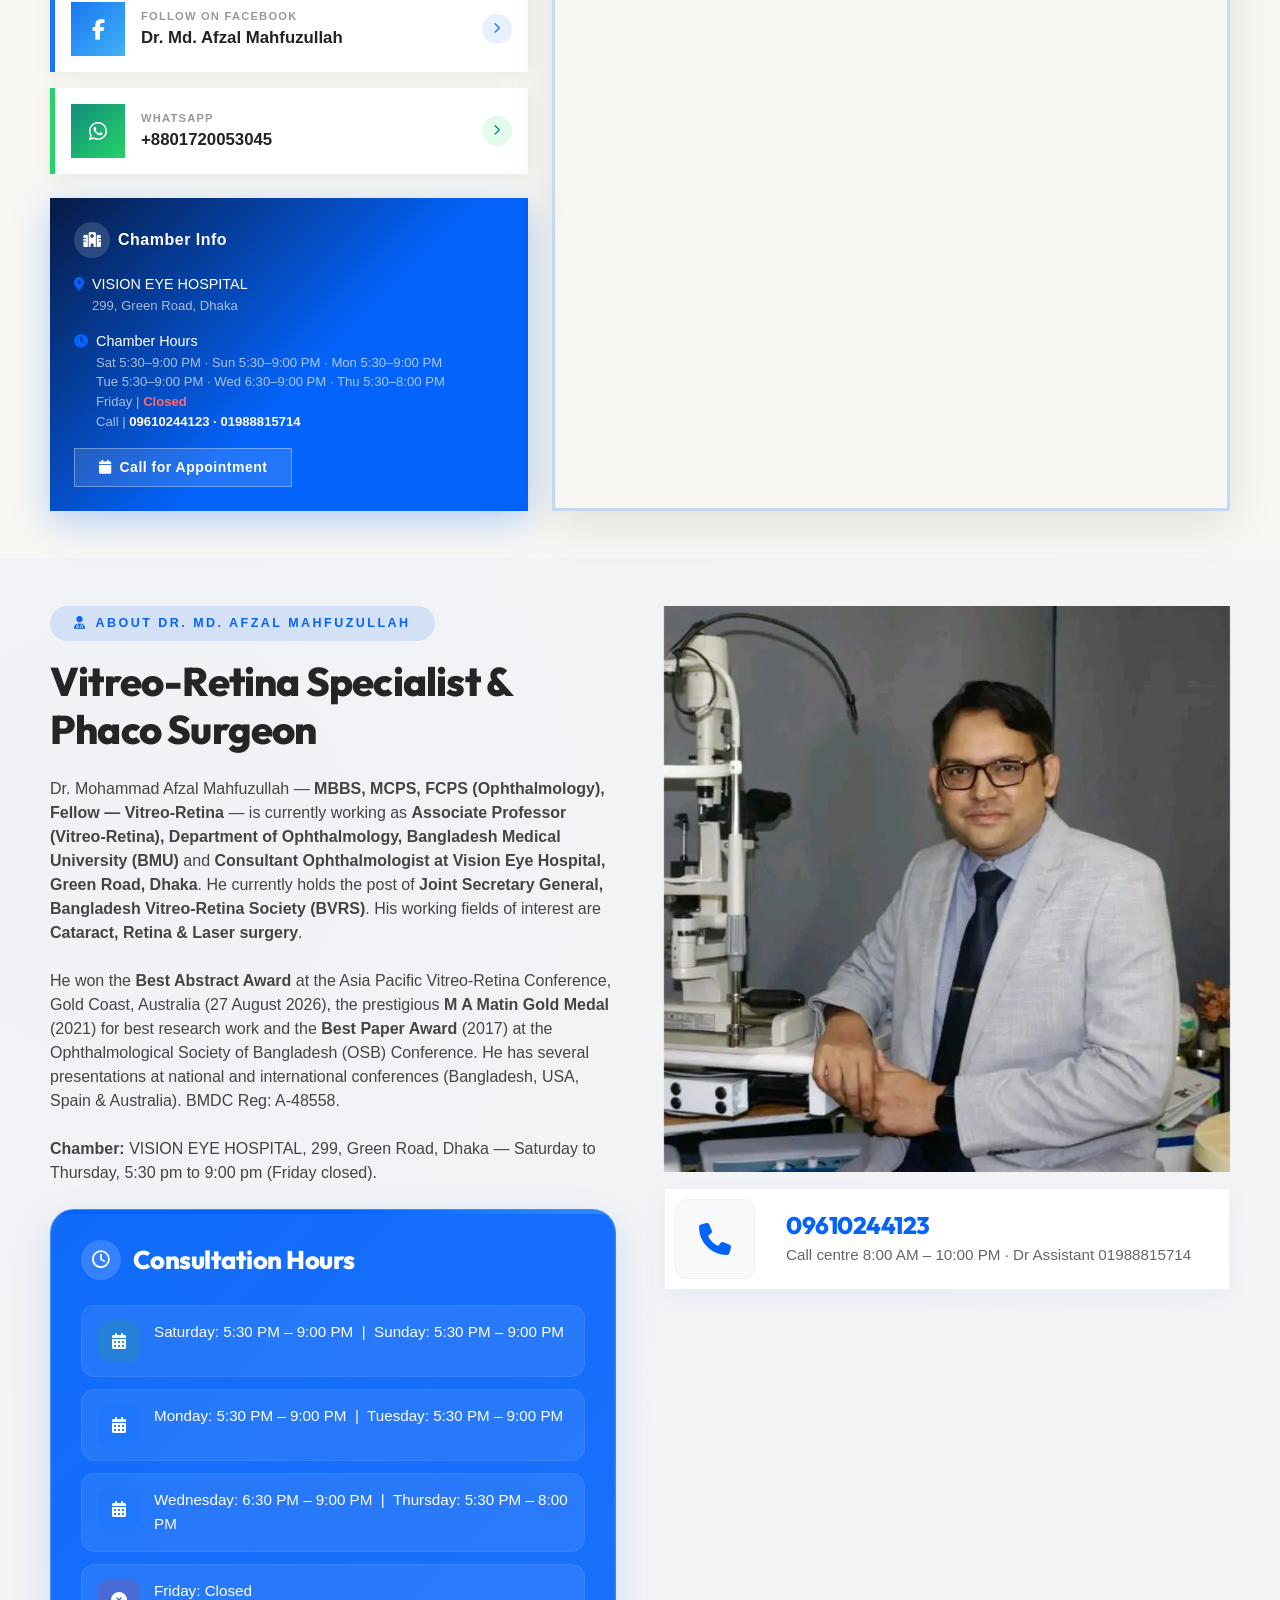
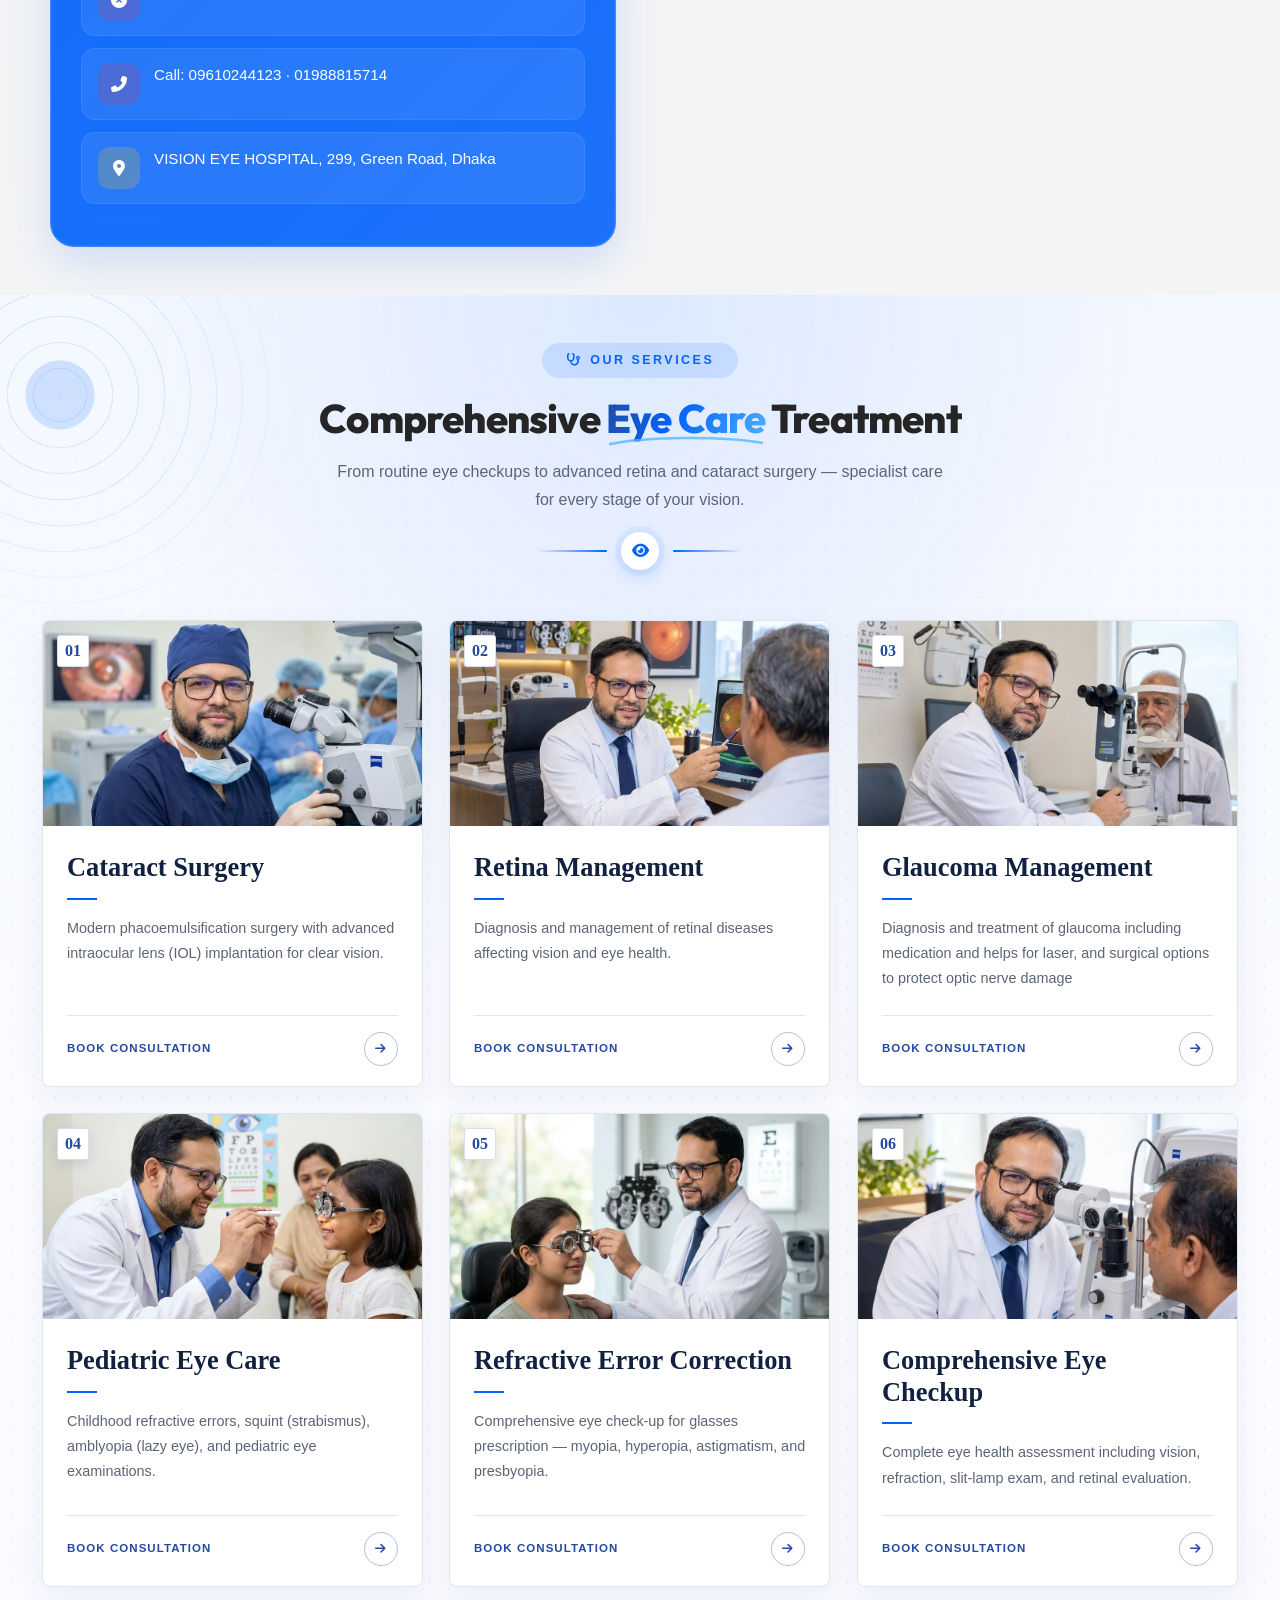
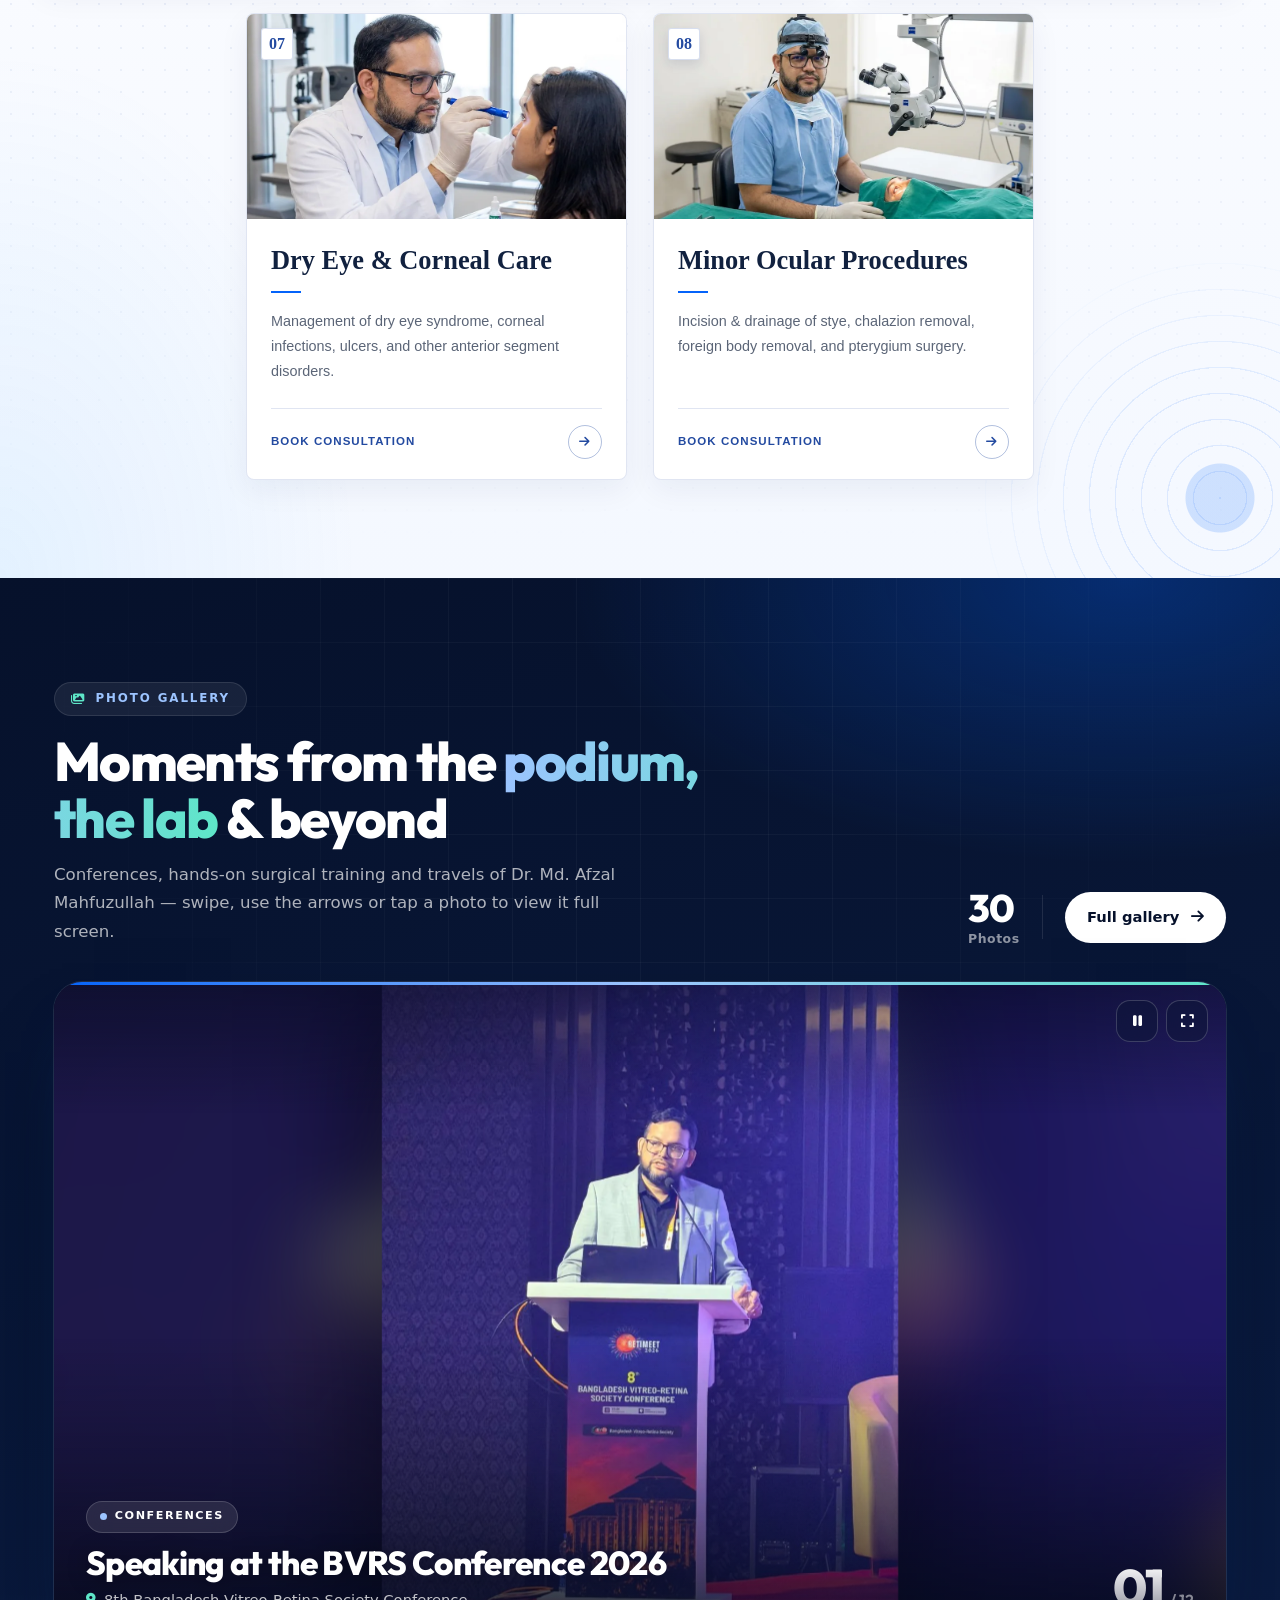
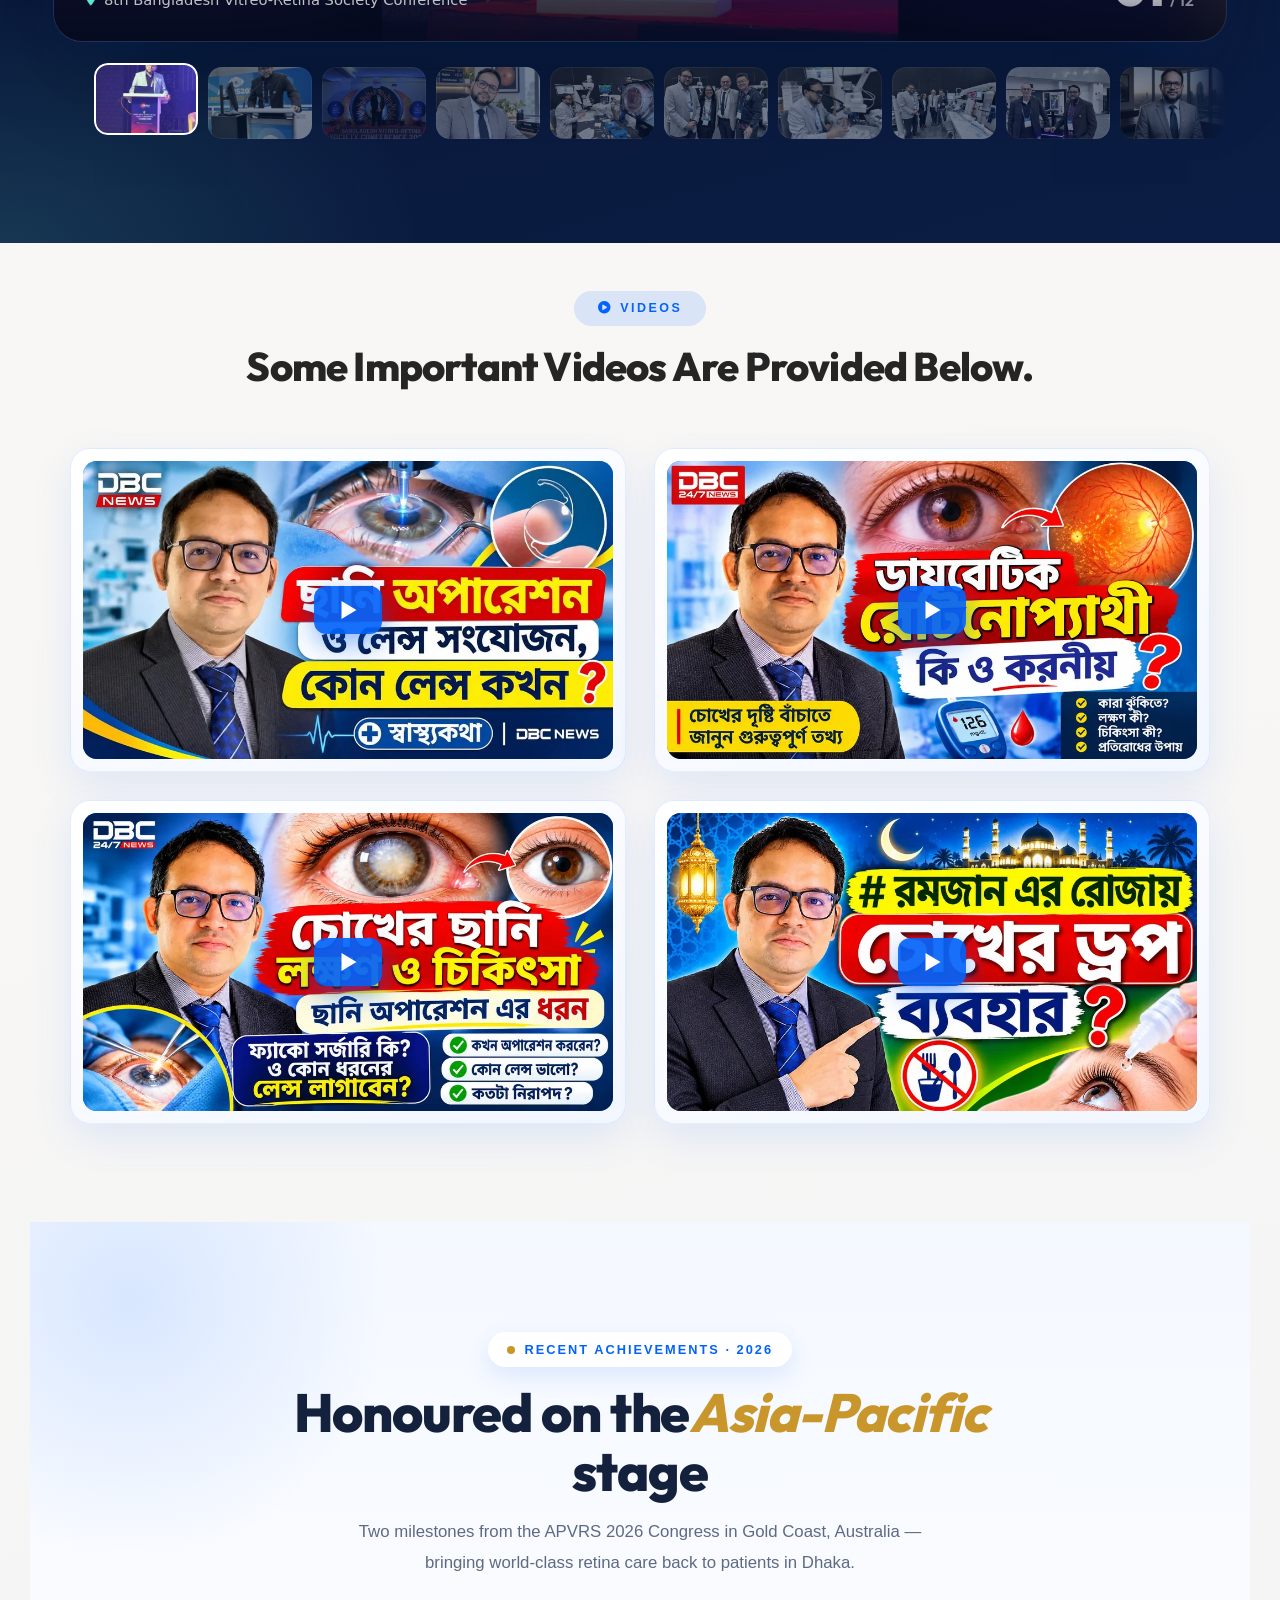
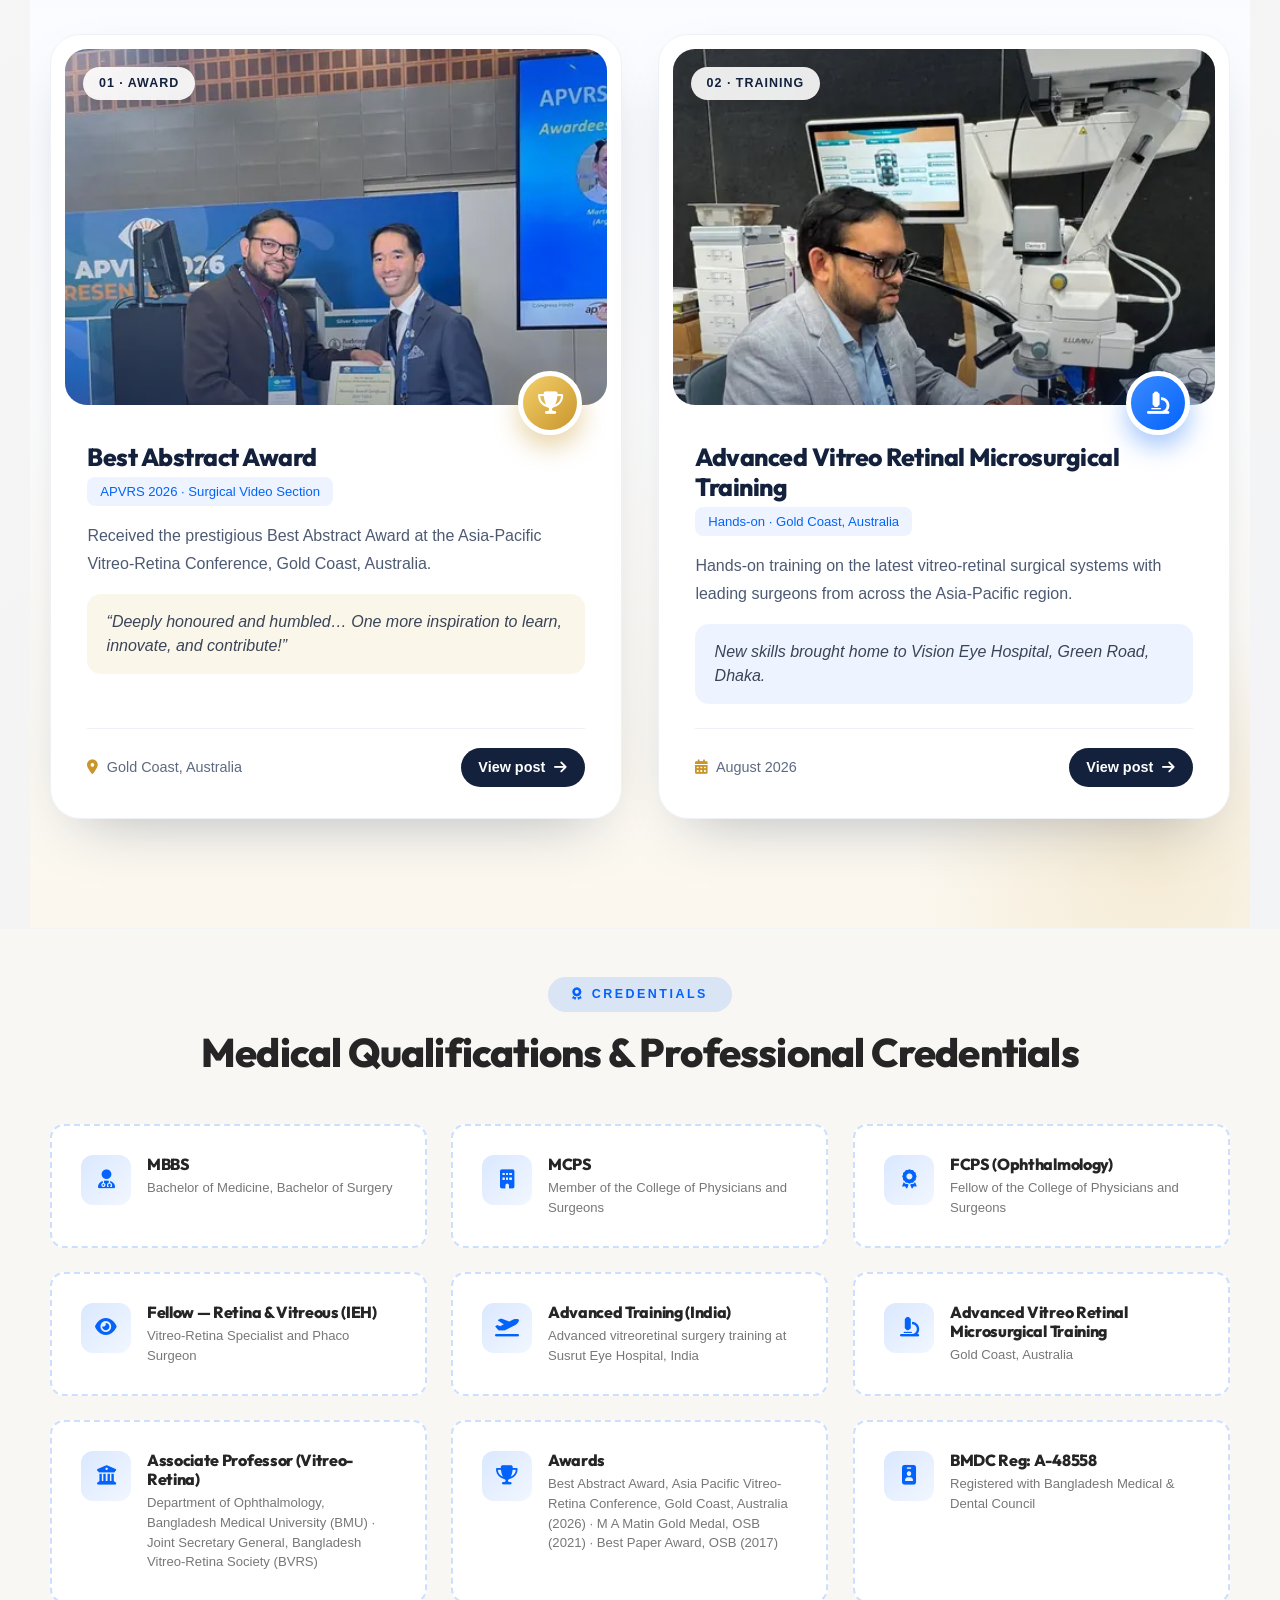
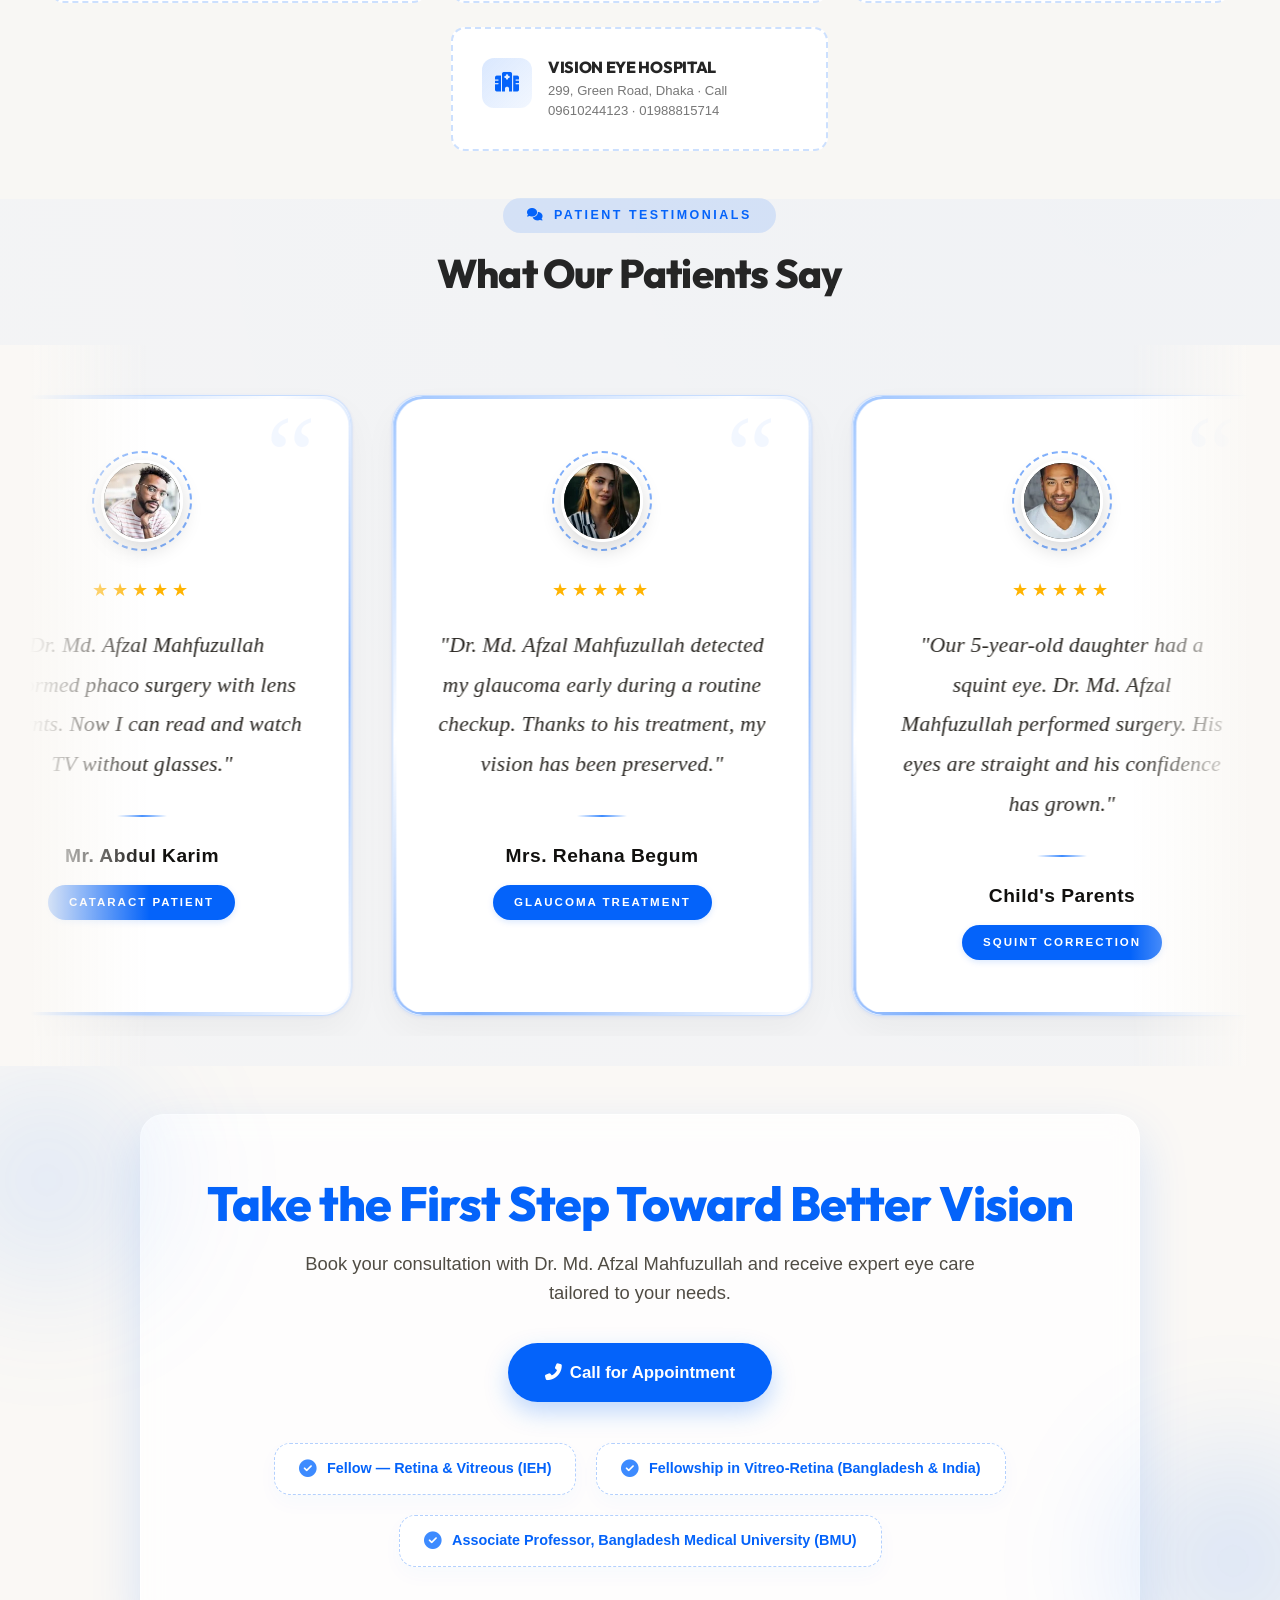
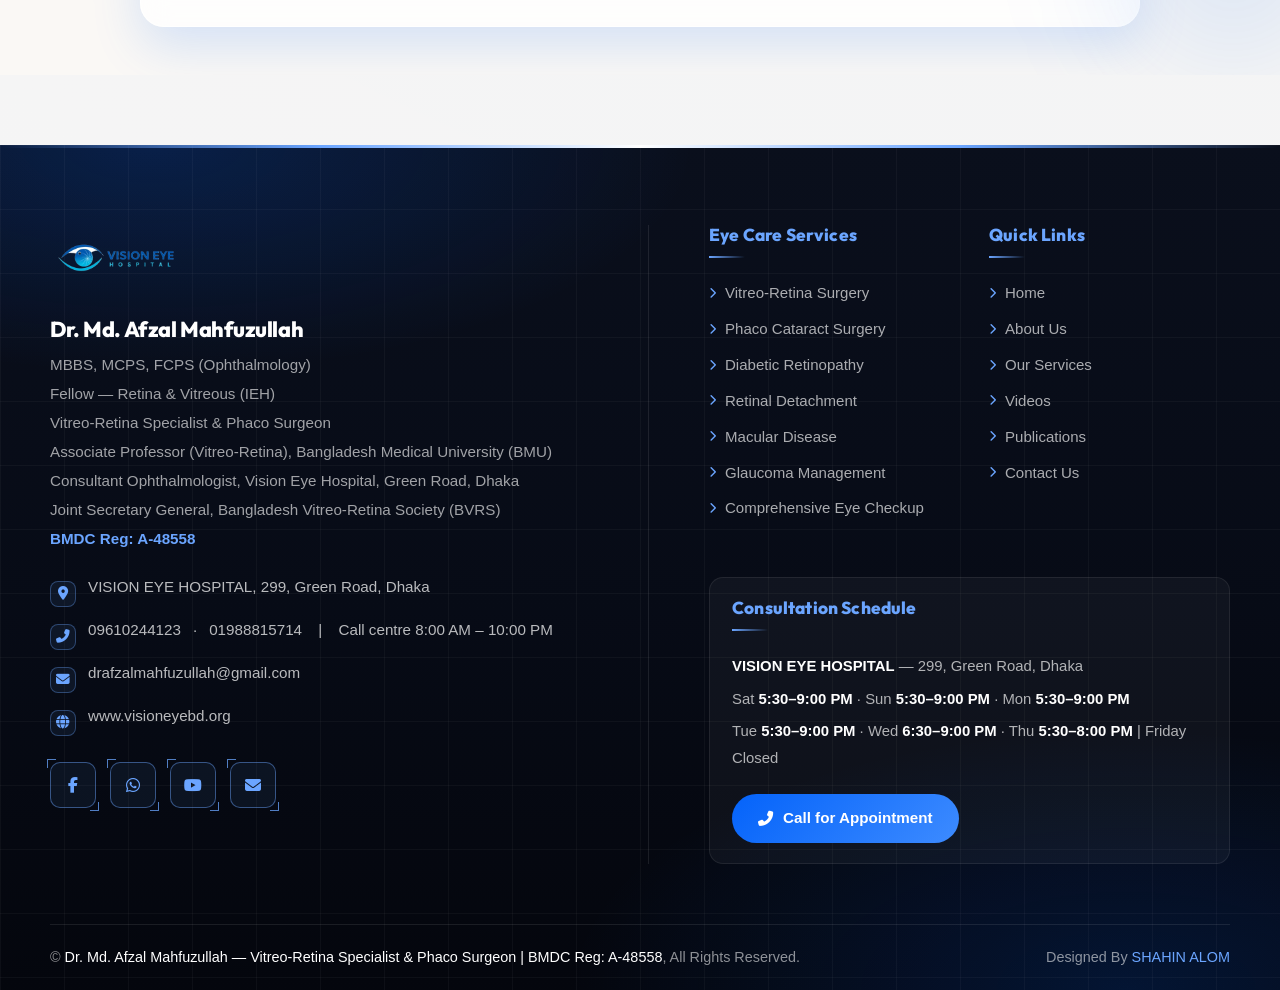
==== commit ffdbe991: "Show Dr. Afzal's photo in link-share previews on every page" ====
--- a/public/site/html/index.html
+++ b/public/site/html/index.html
@@ -6,27 +6,33 @@
 <title>Dr. Md. Afzal Mahfuzullah | Vitreo-Retina Specialist &amp; Phaco Surgeon | visioneyebd.org</title>
 <meta content="width=device-width, initial-scale=1.0" name="viewport"/>
 <meta content="index, follow" name="robots"/>
-<link href="https://visioneyebd.org/" rel="canonical"/>
+<link href="https://www.drafzalmahfuzullah.com/site/html/index.html" rel="canonical"/>
 <meta content="Dr. Md. Afzal Mahfuzullah, dr md afzal mahfuzullah, visioneyebd.org, Vision Eye Care, Vitreo-Retina Specialist Dhaka, retina specialist Dhaka  Ophthalmologist, Cataract Surgery, Glaucoma, Pediatric Eye Care, Dhaka" name="keywords"/>
 <meta content="Dr. Md. Afzal Mahfuzullah is a leading Vitreo-Retina Specialist &amp; Phaco Surgeon (Ophthalmologist) in Dhaka. Visit visioneyebd.org for advanced cataract surgery, glaucoma management, pediatric eye care, and comprehensive eye exams." name="description"/>
 <meta content="website" property="og:type"/>
-<meta content="https://visioneyebd.org/" property="og:url"/>
+<meta content="https://www.drafzalmahfuzullah.com/site/html/index.html" property="og:url"/>
 <meta content="Dr. Md. Afzal Mahfuzullah | Vitreo-Retina Specialist &amp; Phaco Surgeon | visioneyebd.org" property="og:title"/>
 <meta content="Dr. Md. Afzal Mahfuzullah - MBBS, MCPS, FCPS. Expert in advanced eye care at visioneyebd.org." property="og:description"/>
-<meta content="https://visioneyebd.org/img/vision-eye-logo.png" property="og:image"/>
+<meta content="https://www.drafzalmahfuzullah.com/site/images/og-share.jpg" property="og:image"/>
+<meta content="https://www.drafzalmahfuzullah.com/site/images/og-share.jpg" property="og:image:secure_url"/>
+<meta content="image/jpeg" property="og:image:type"/>
+<meta content="1200" property="og:image:width"/>
+<meta content="630" property="og:image:height"/>
+<meta content="Dr. Md. Afzal Mahfuzullah, Vitreo-Retina Specialist &amp; Phaco Surgeon" property="og:image:alt"/>
 <meta content="summary_large_image" property="twitter:card"/>
-<meta content="https://visioneyebd.org/" property="twitter:url"/>
+<meta content="summary_large_image" name="twitter:card"/>
+<meta content="https://www.drafzalmahfuzullah.com/site/images/og-share.jpg" name="twitter:image"/>
+<meta content="https://www.drafzalmahfuzullah.com/site/html/index.html" property="twitter:url"/>
 <meta content="Dr. Md. Afzal Mahfuzullah | Vitreo-Retina Specialist &amp; Phaco Surgeon | visioneyebd.org" property="twitter:title"/>
 <meta content="Dr. Md. Afzal Mahfuzullah is a leading Ophthalmologist in Dhaka. Visit visioneyebd.org to book your consultation." property="twitter:description"/>
-<meta content="https://visioneyebd.org/img/vision-eye-logo.png" property="twitter:image"/>
+<meta content="https://www.drafzalmahfuzullah.com/site/images/og-share.jpg" property="twitter:image"/>
 <script type="application/ld+json">
     {
       "@context": "https://schema.org",
       "@type": "Physician",
       "name": "Dr. Md. Afzal Mahfuzullah",
       "url": "https://visioneyebd.org",
-      "logo": "https://visioneyebd.org/img/vision-eye-logo.png",
-      "image": "https://visioneyebd.org/img/doctor-3.jpg",
+      "image": "https://www.drafzalmahfuzullah.com/site/images/og-share.jpg",
       "description": "Dr. Mohammad Afzal Mahfuzullah, MBBS, MCPS, FCPS (Ophthalmology), Fellow - Vitreo-Retina, is Associate Professor (Vitreo-Retina), Department of Ophthalmology, Bangladesh Medical University (BMU) and Consultant Ophthalmologist at Vision Eye Hospital, Green Road, Dhaka. Fields of interest: Cataract, Retina and Laser surgery.",
       "telephone": "+8809610244123",
       "email": "drafzalmahfuzullah@gmail.com",
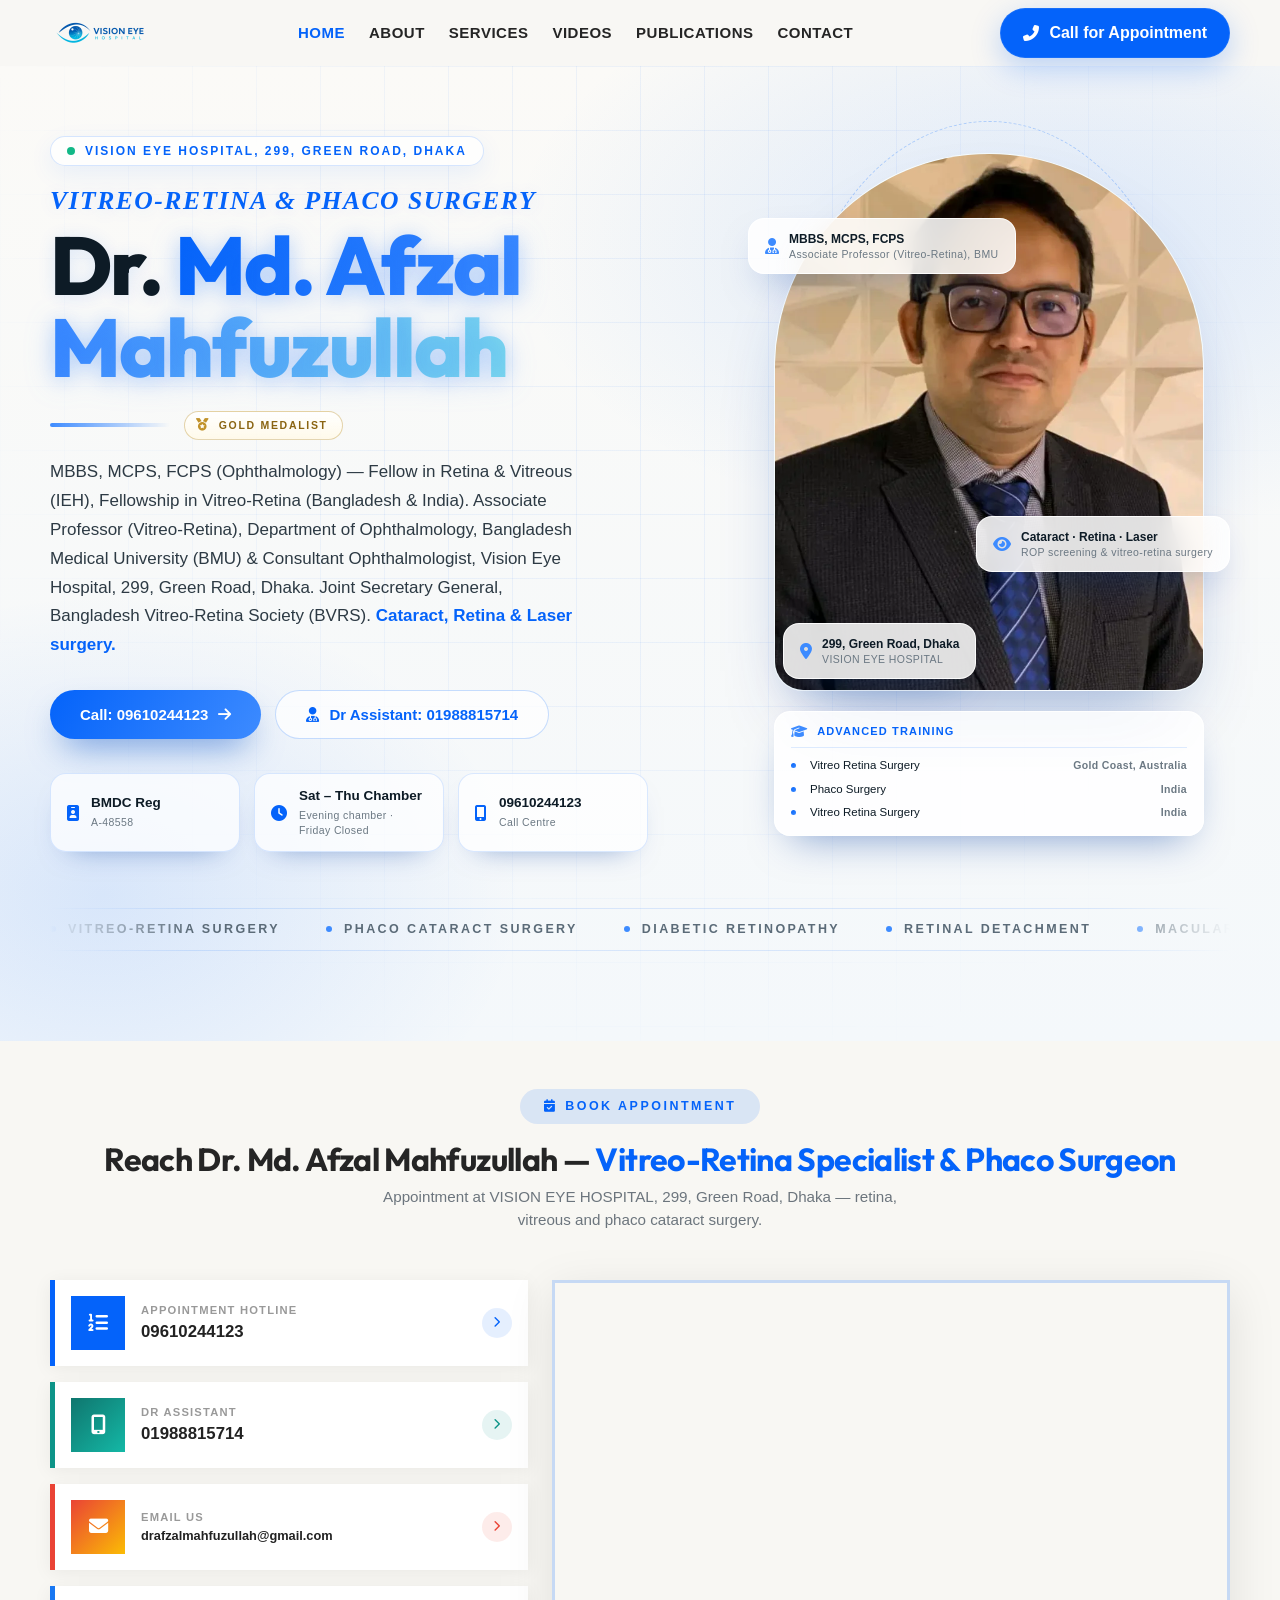
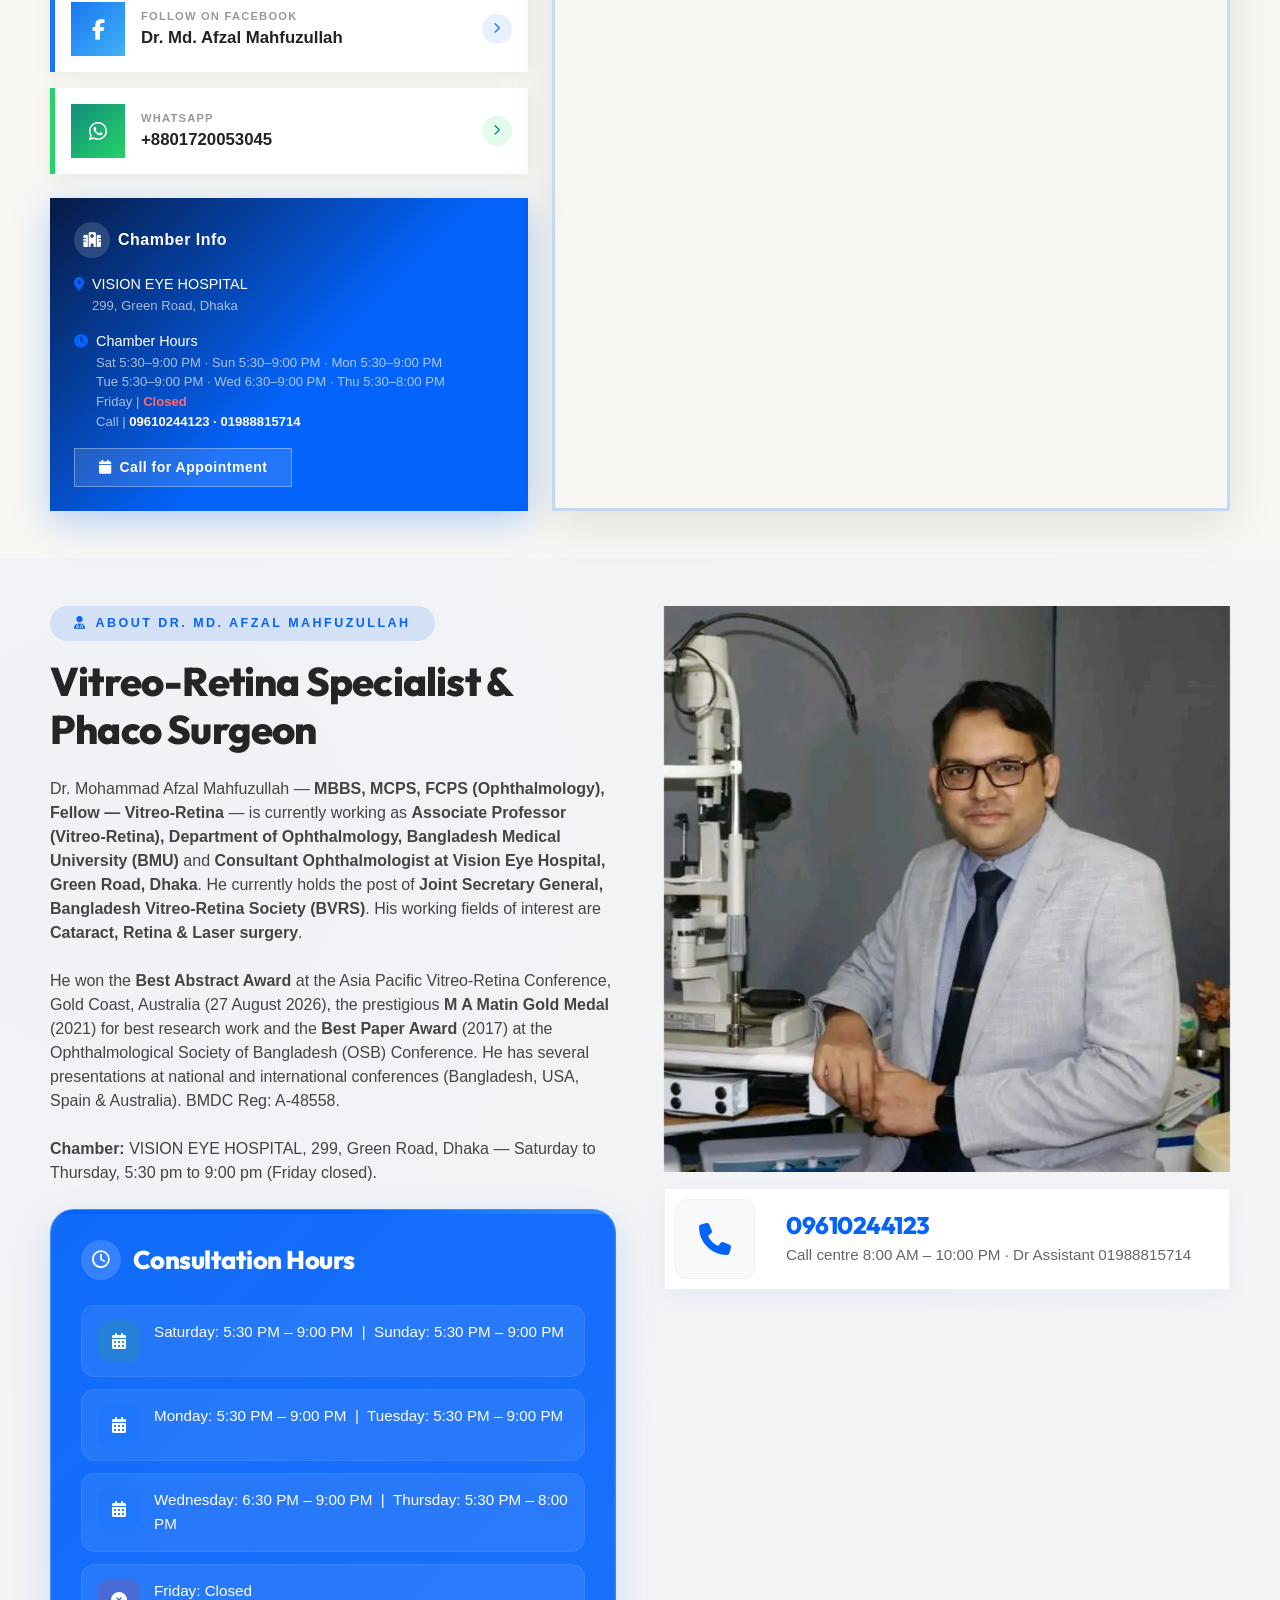
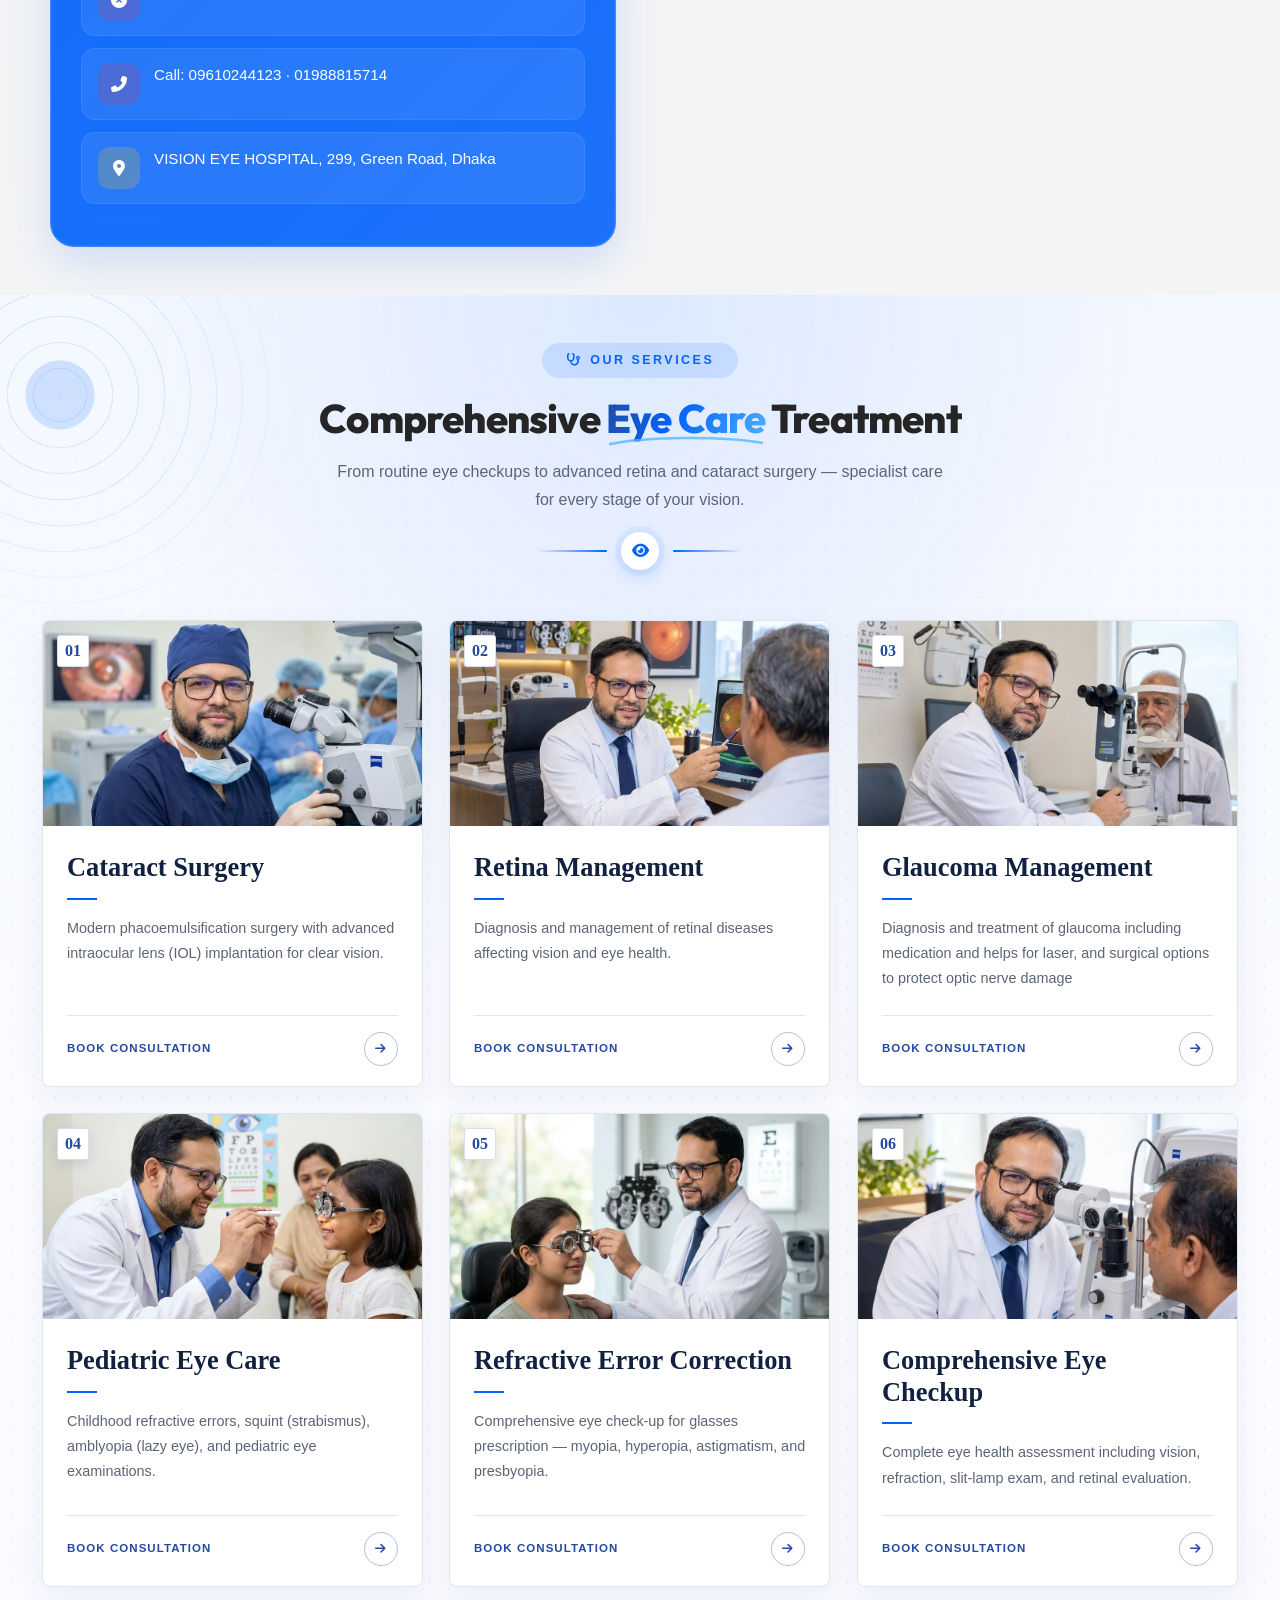
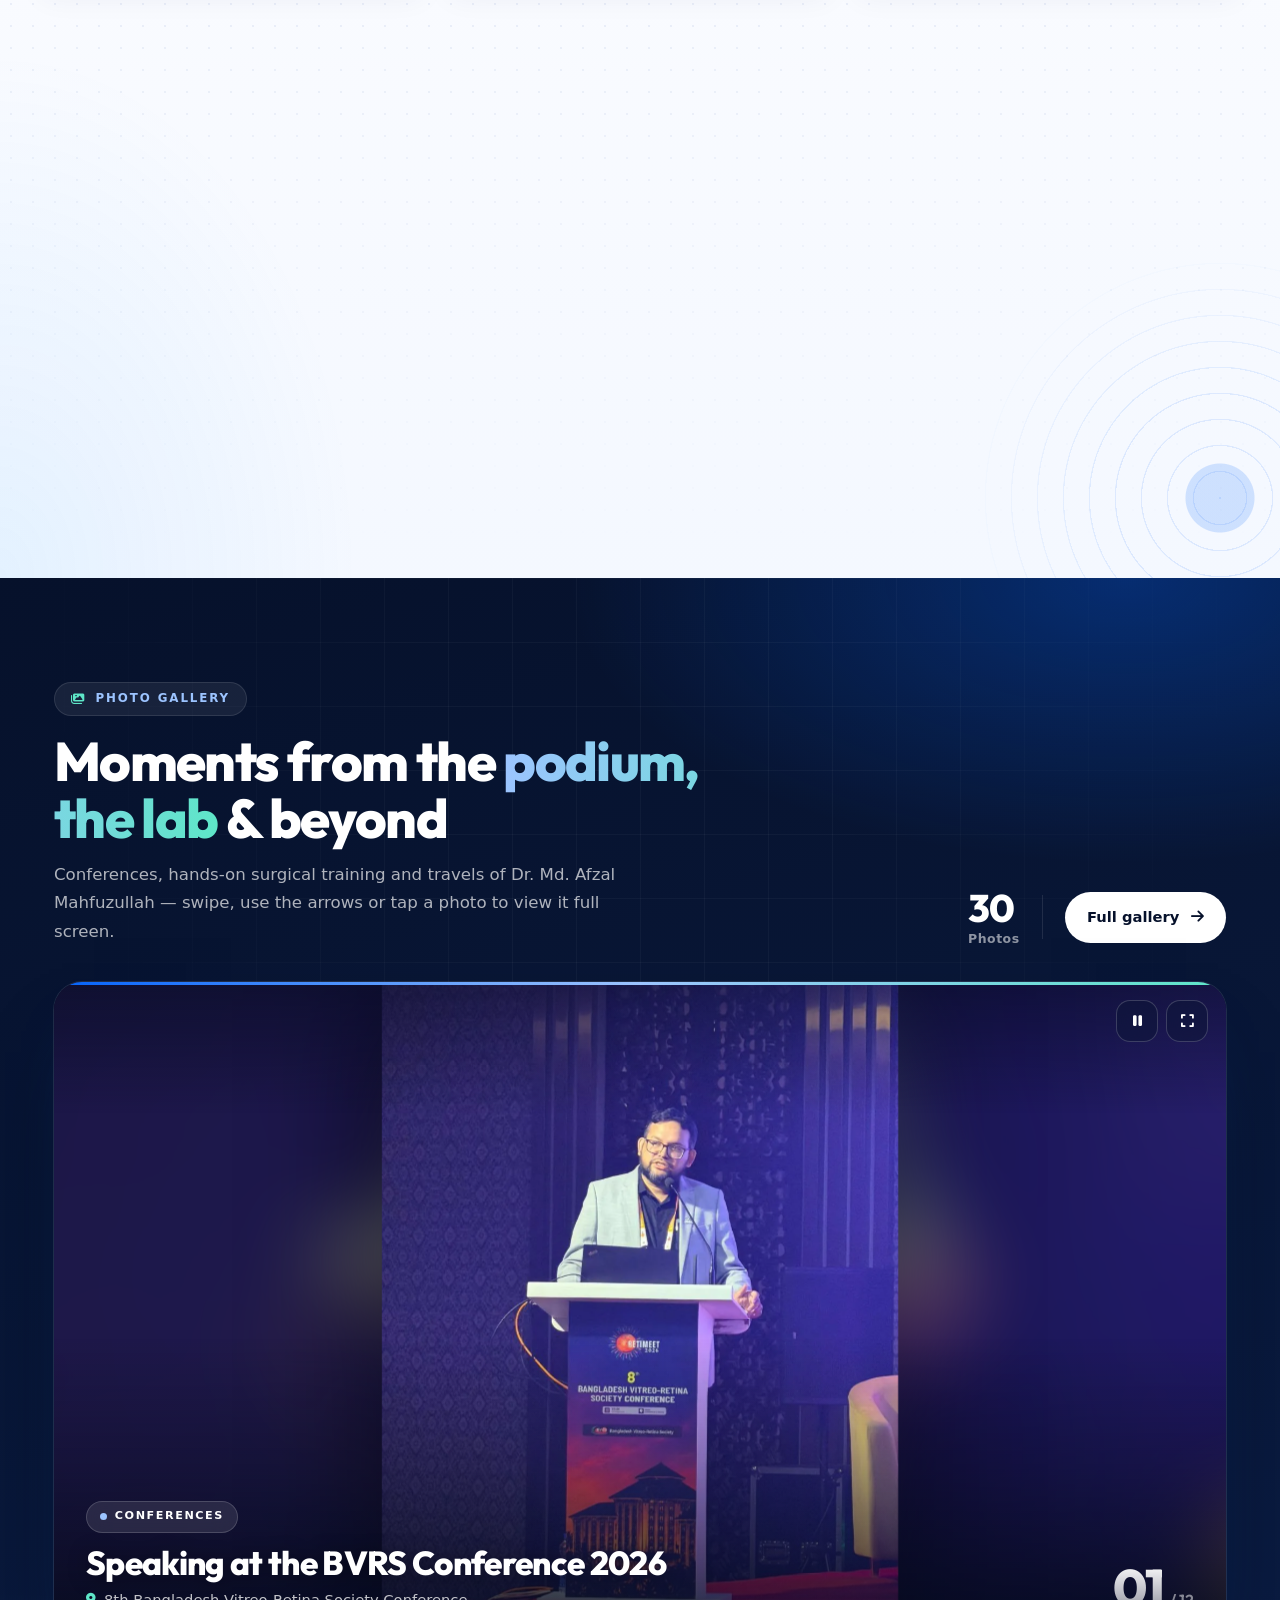
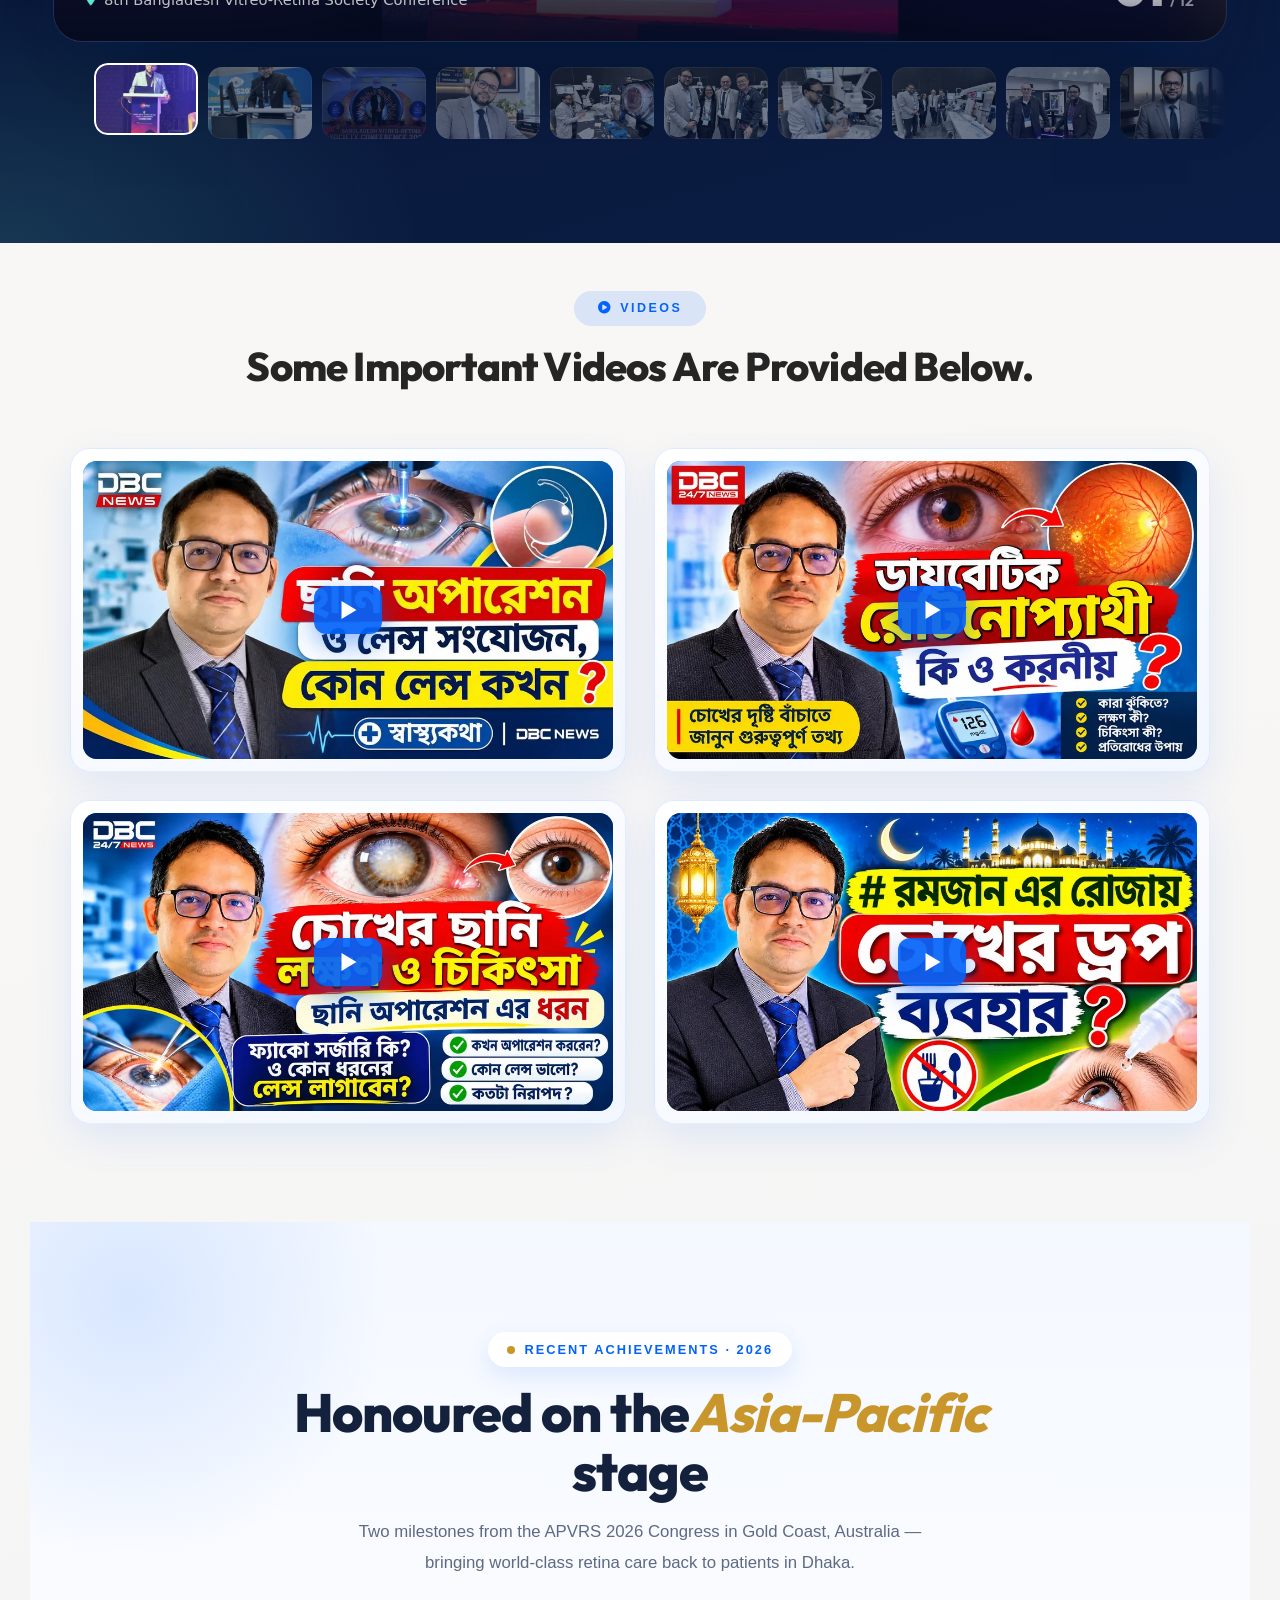
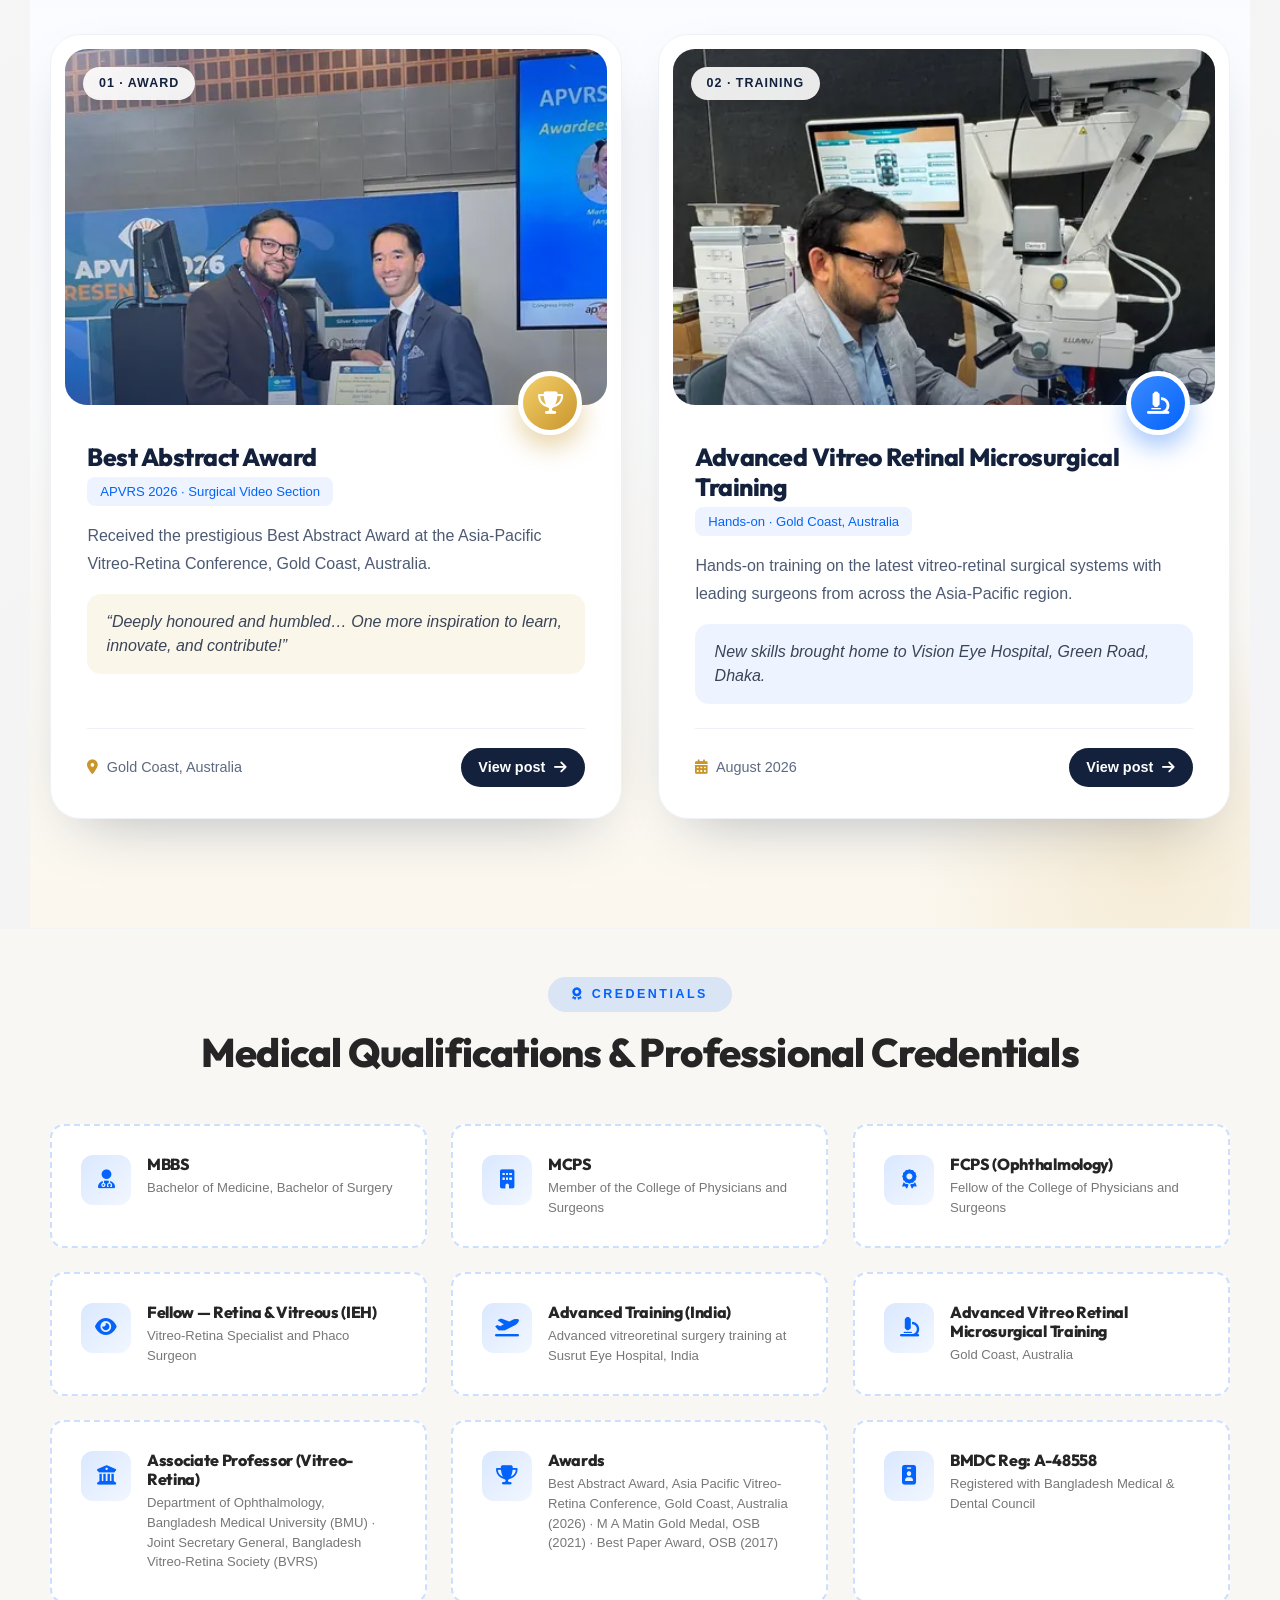
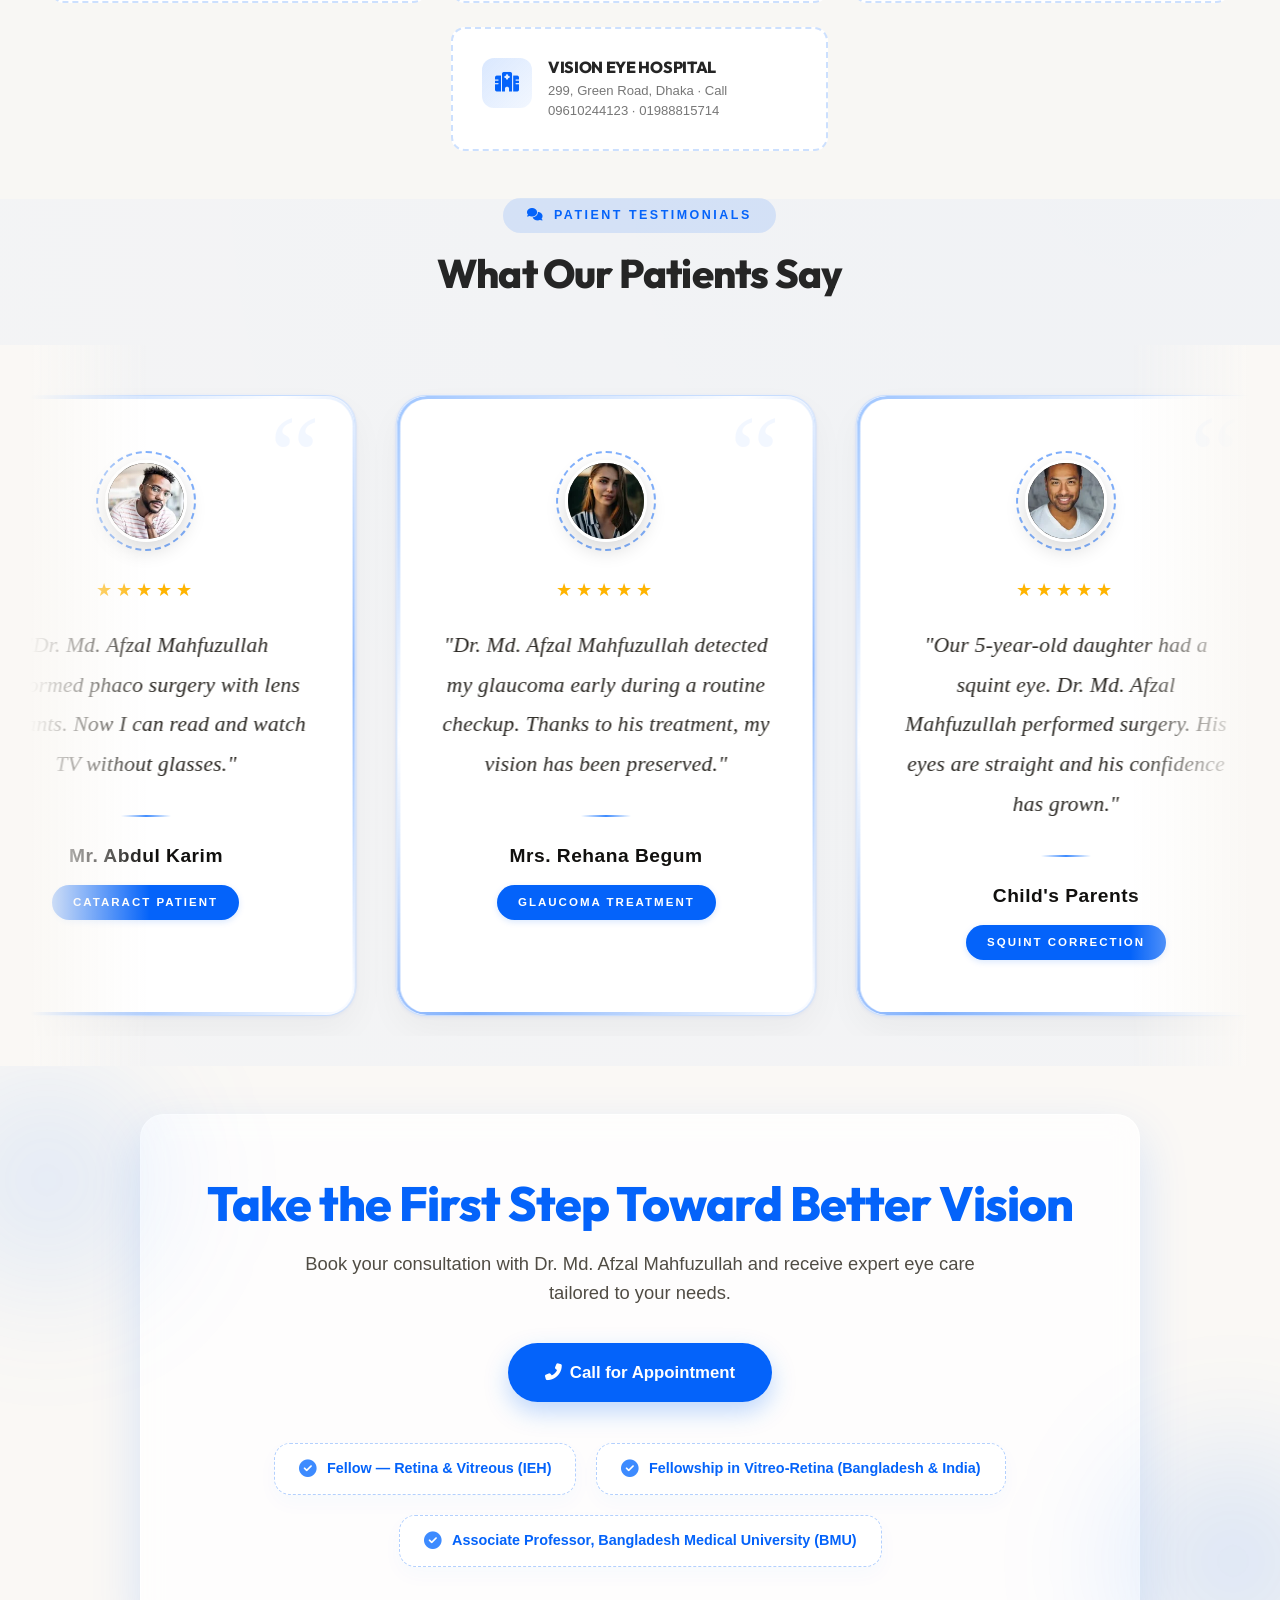
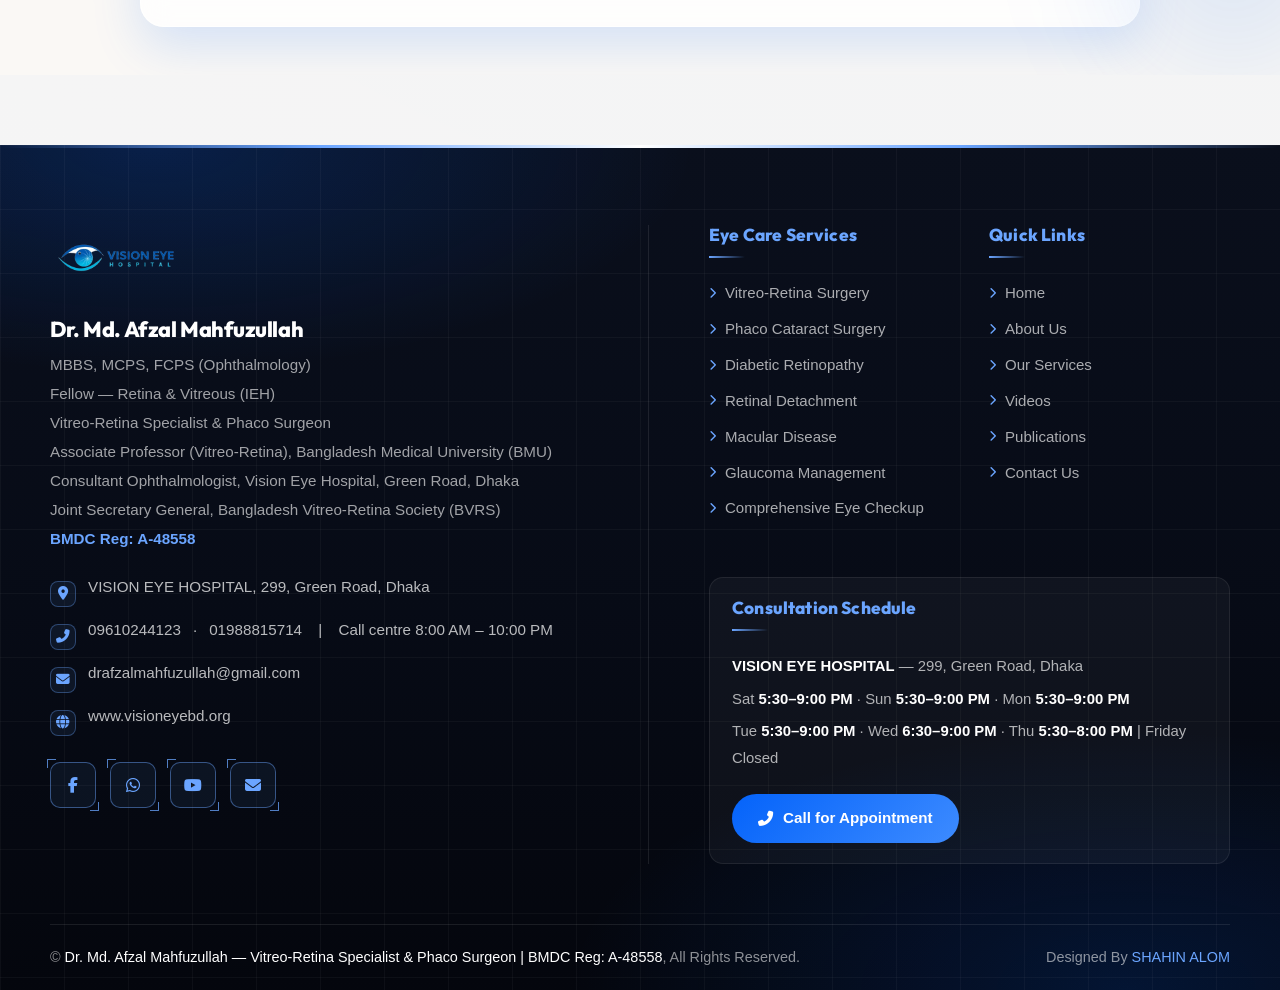
==== commit 4e6e0555: "Replace Lovable favicon with Vision Eye icon for link shares" ====
--- a/public/site/html/index.html
+++ b/public/site/html/index.html
@@ -64,6 +64,7 @@
     }
     </script>
 <link href="../images/favicon-96.png" rel="icon" type="image/png"/>
+<link href="../images/apple-touch-icon.png" rel="apple-touch-icon" sizes="180x180"/>
 <link href="https://fonts.googleapis.com" rel="preconnect"/>
 <link crossorigin="" href="https://fonts.gstatic.com" rel="preconnect"/>
 <link as="image" fetchpriority="high" href="../images/doctor-main.webp" rel="preload"/>
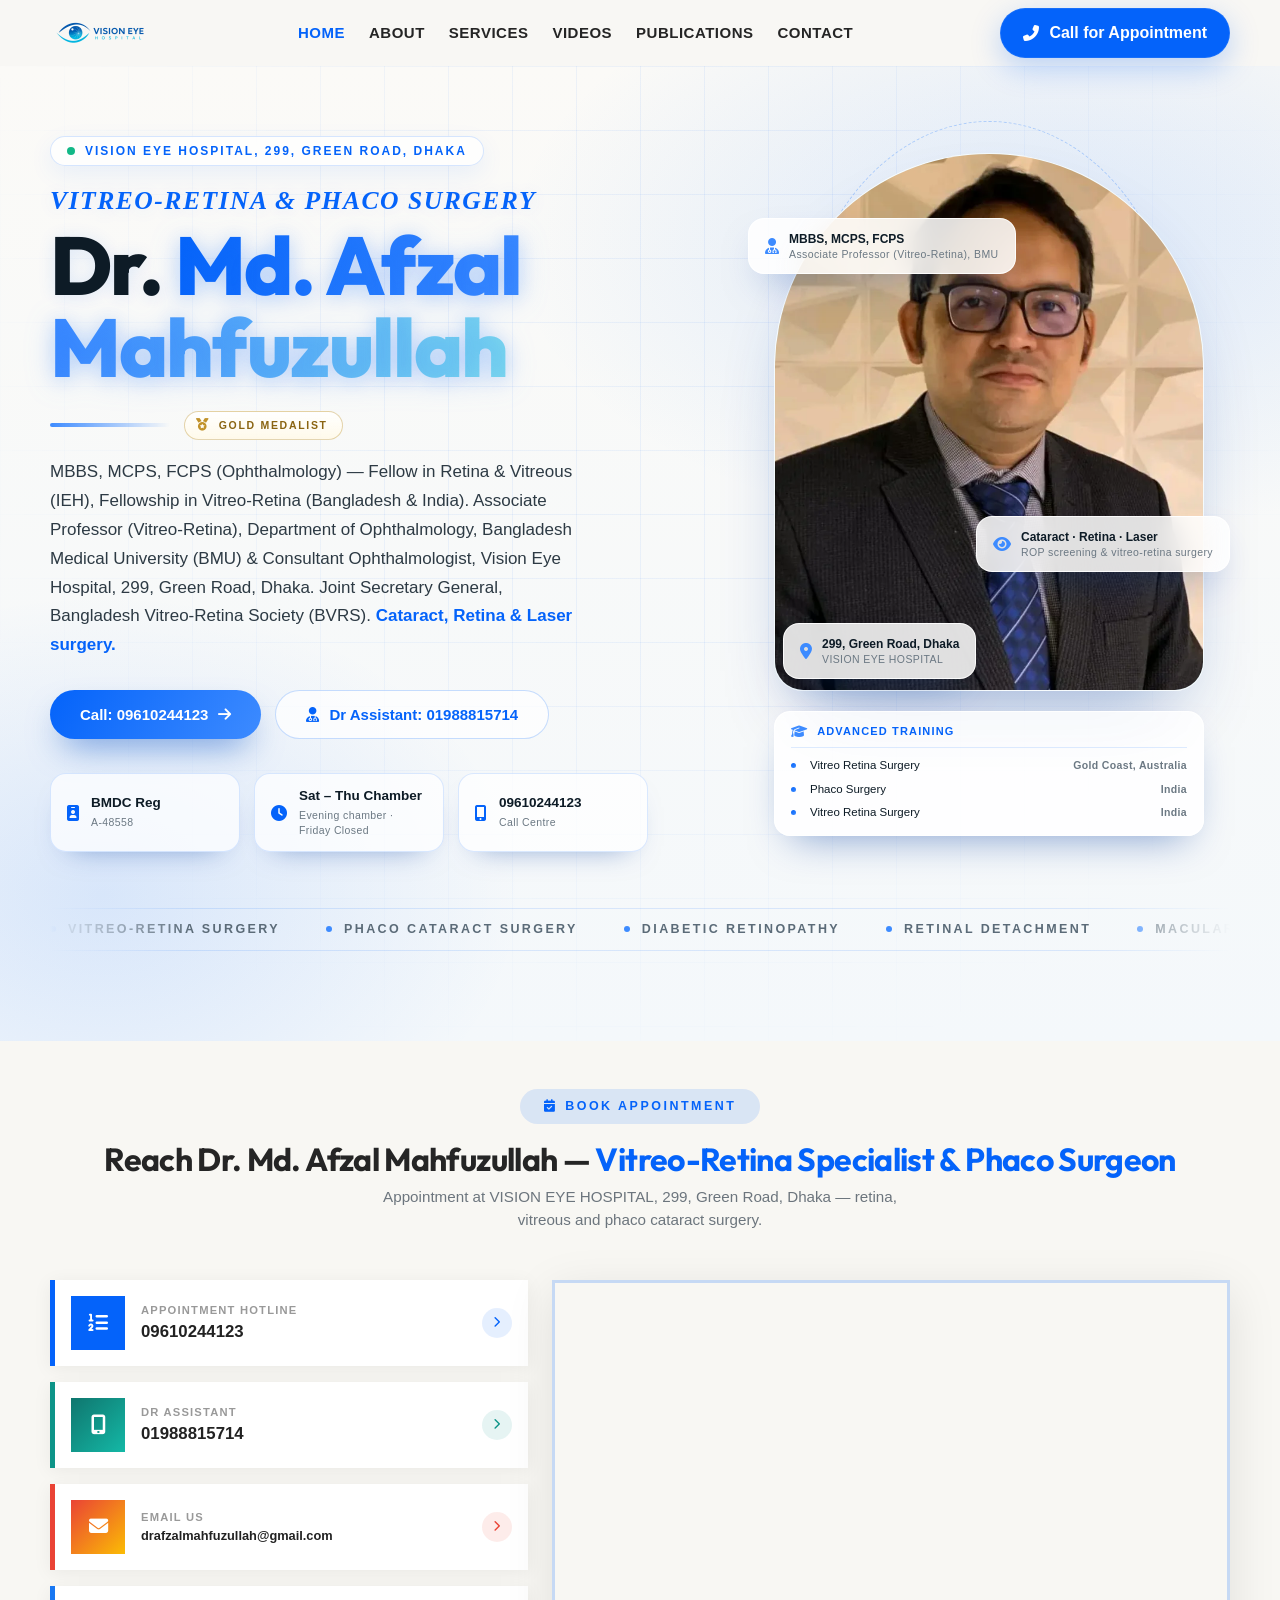
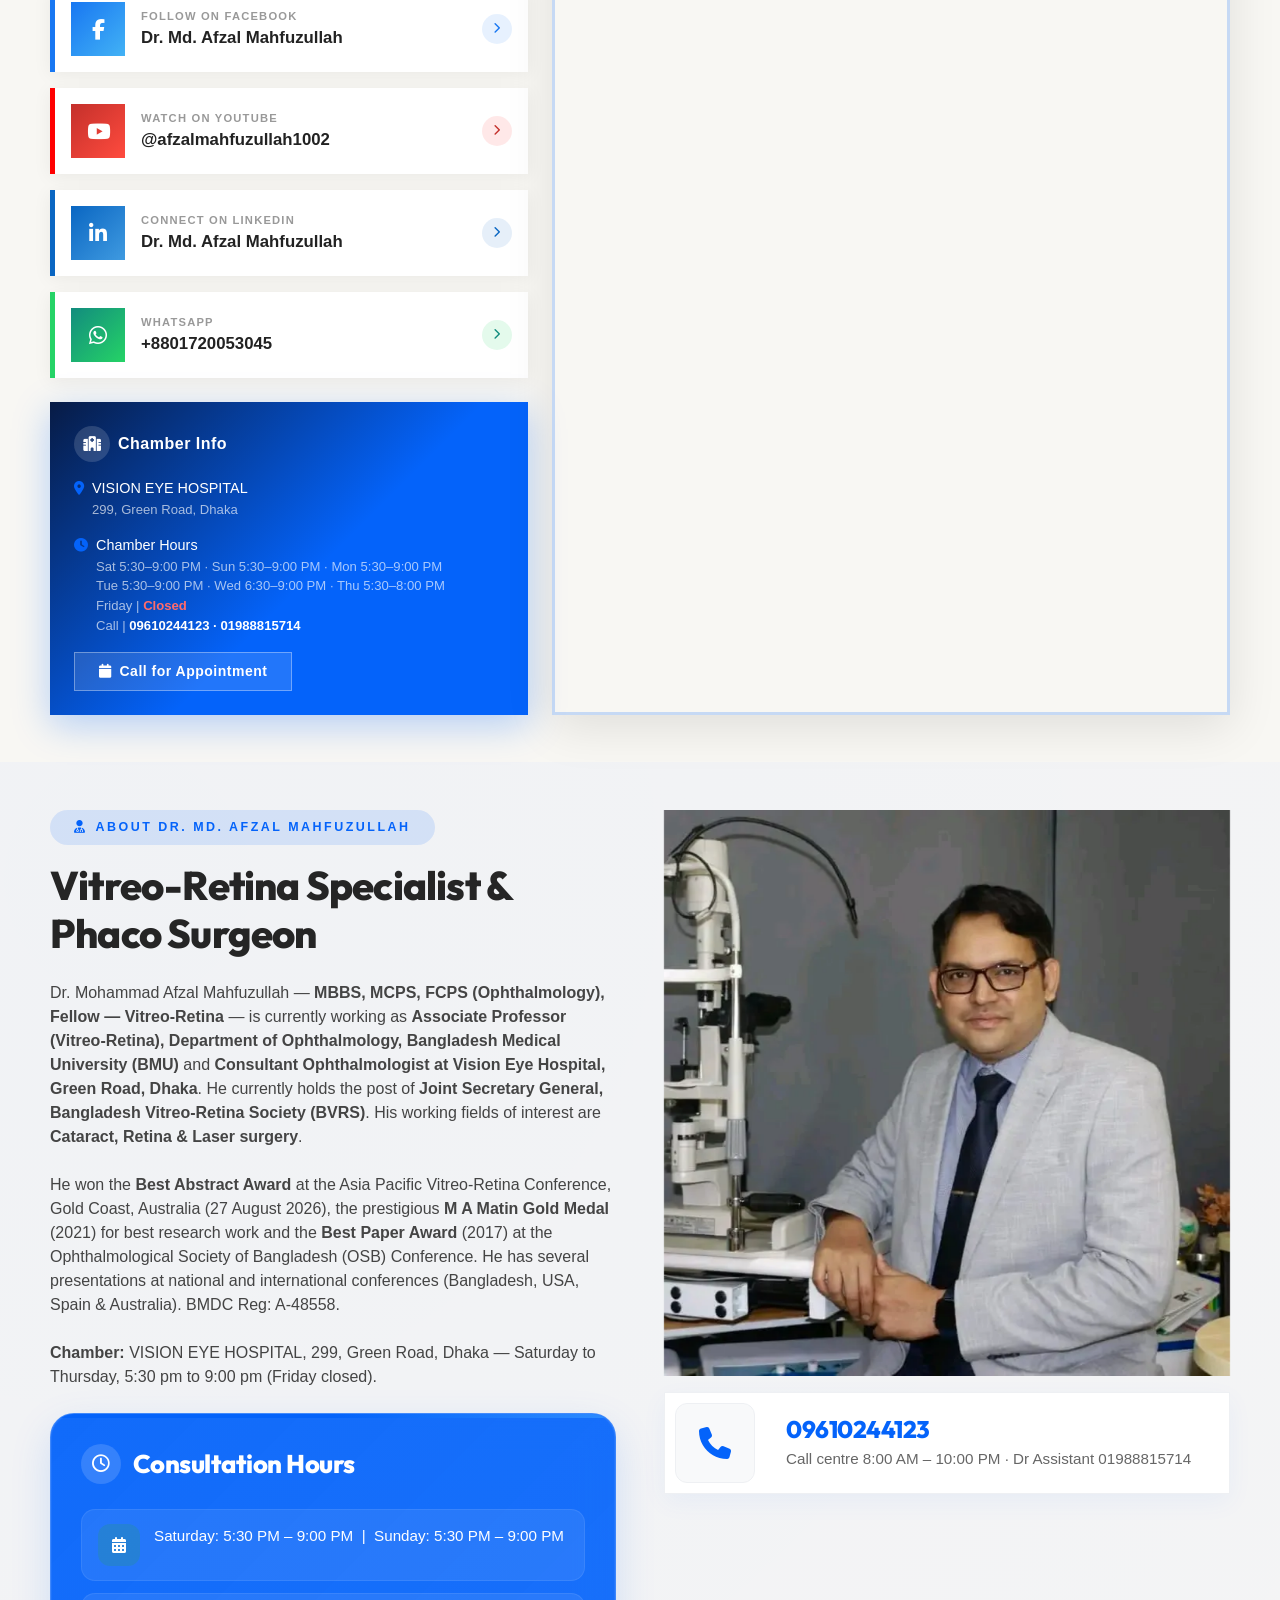
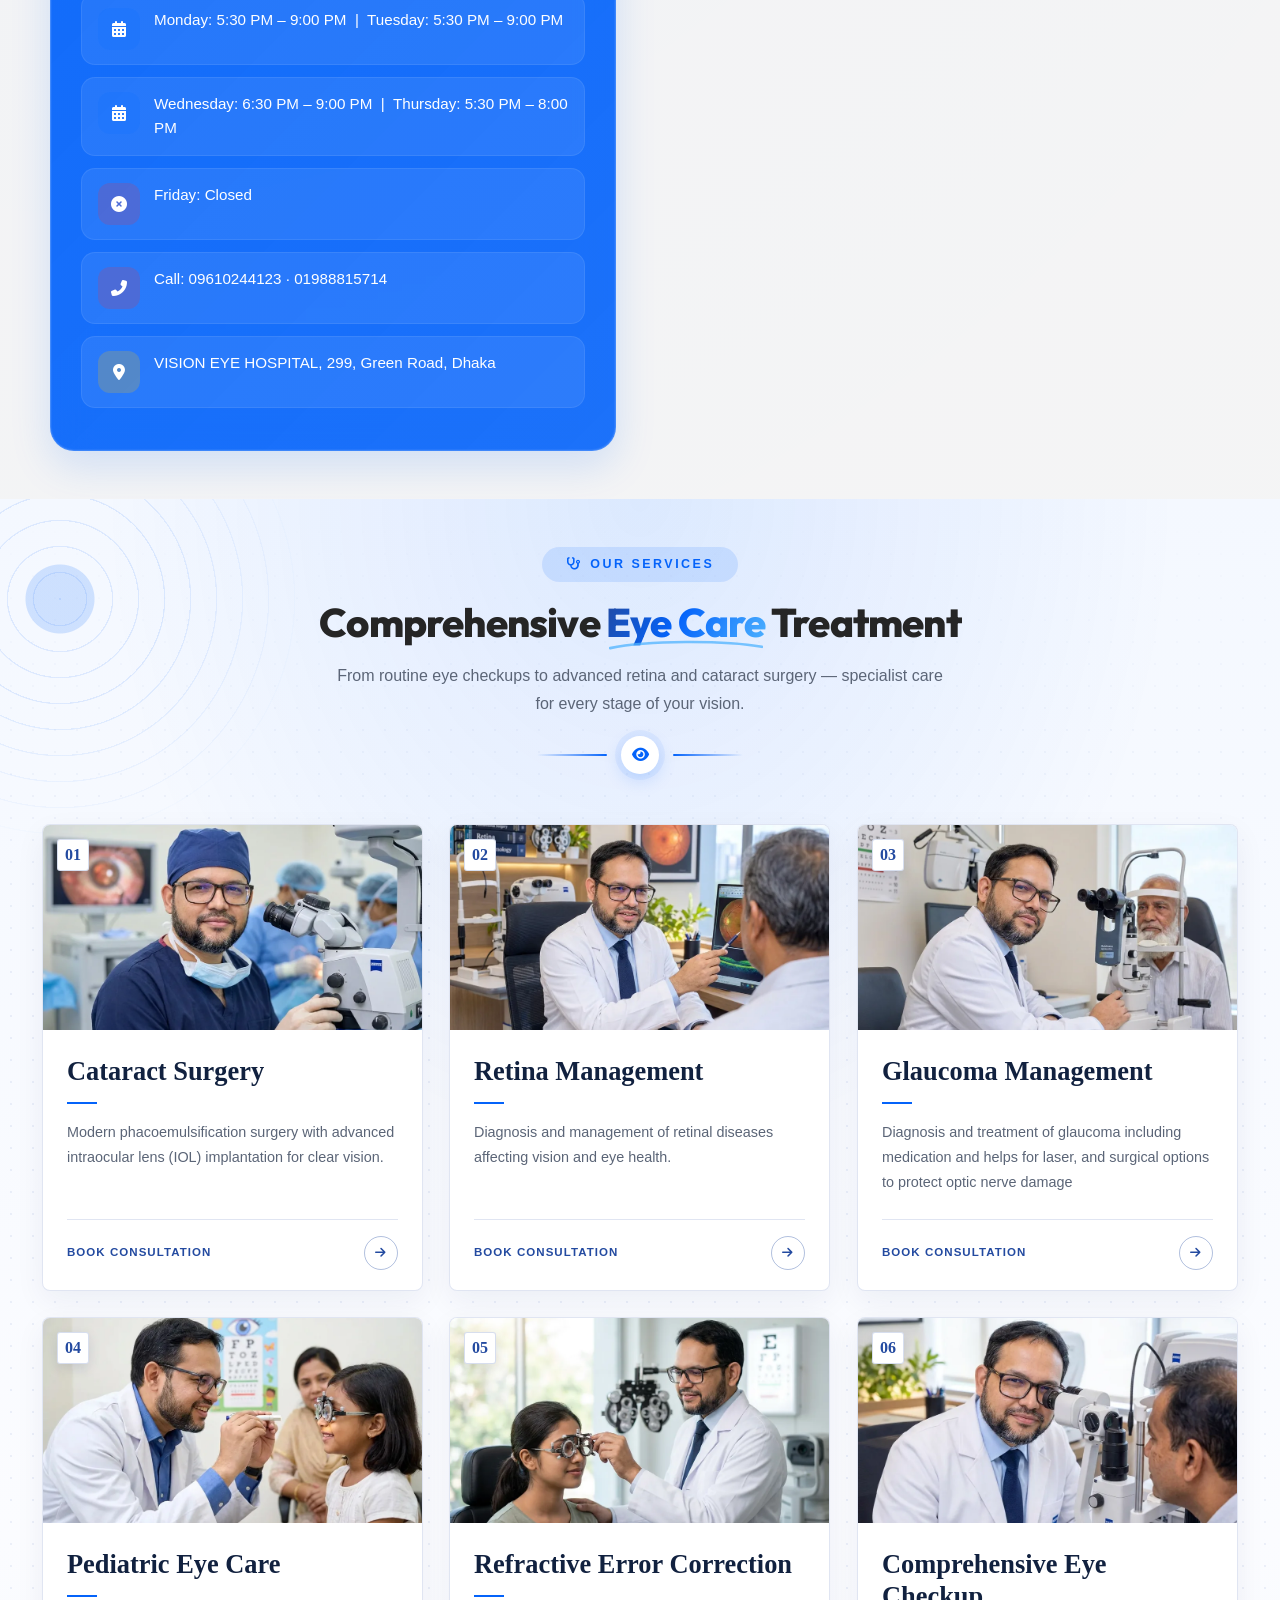
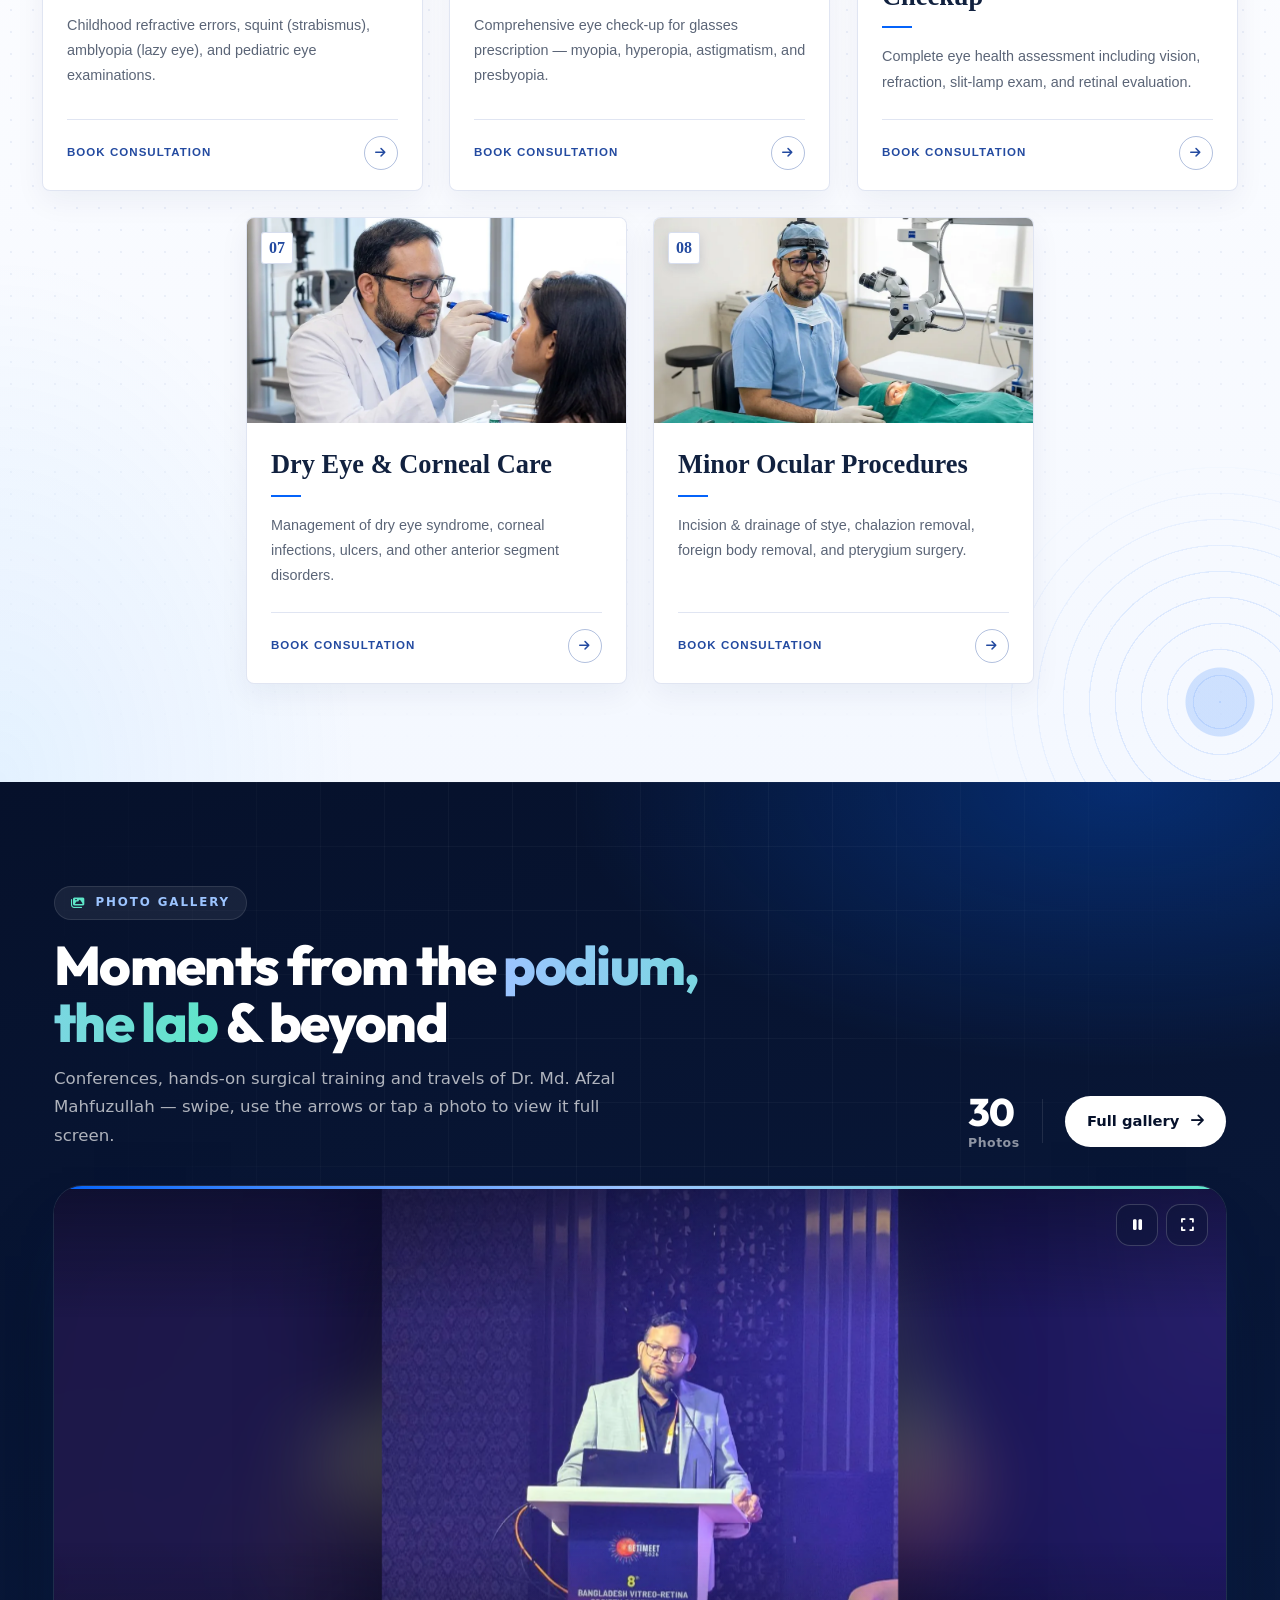
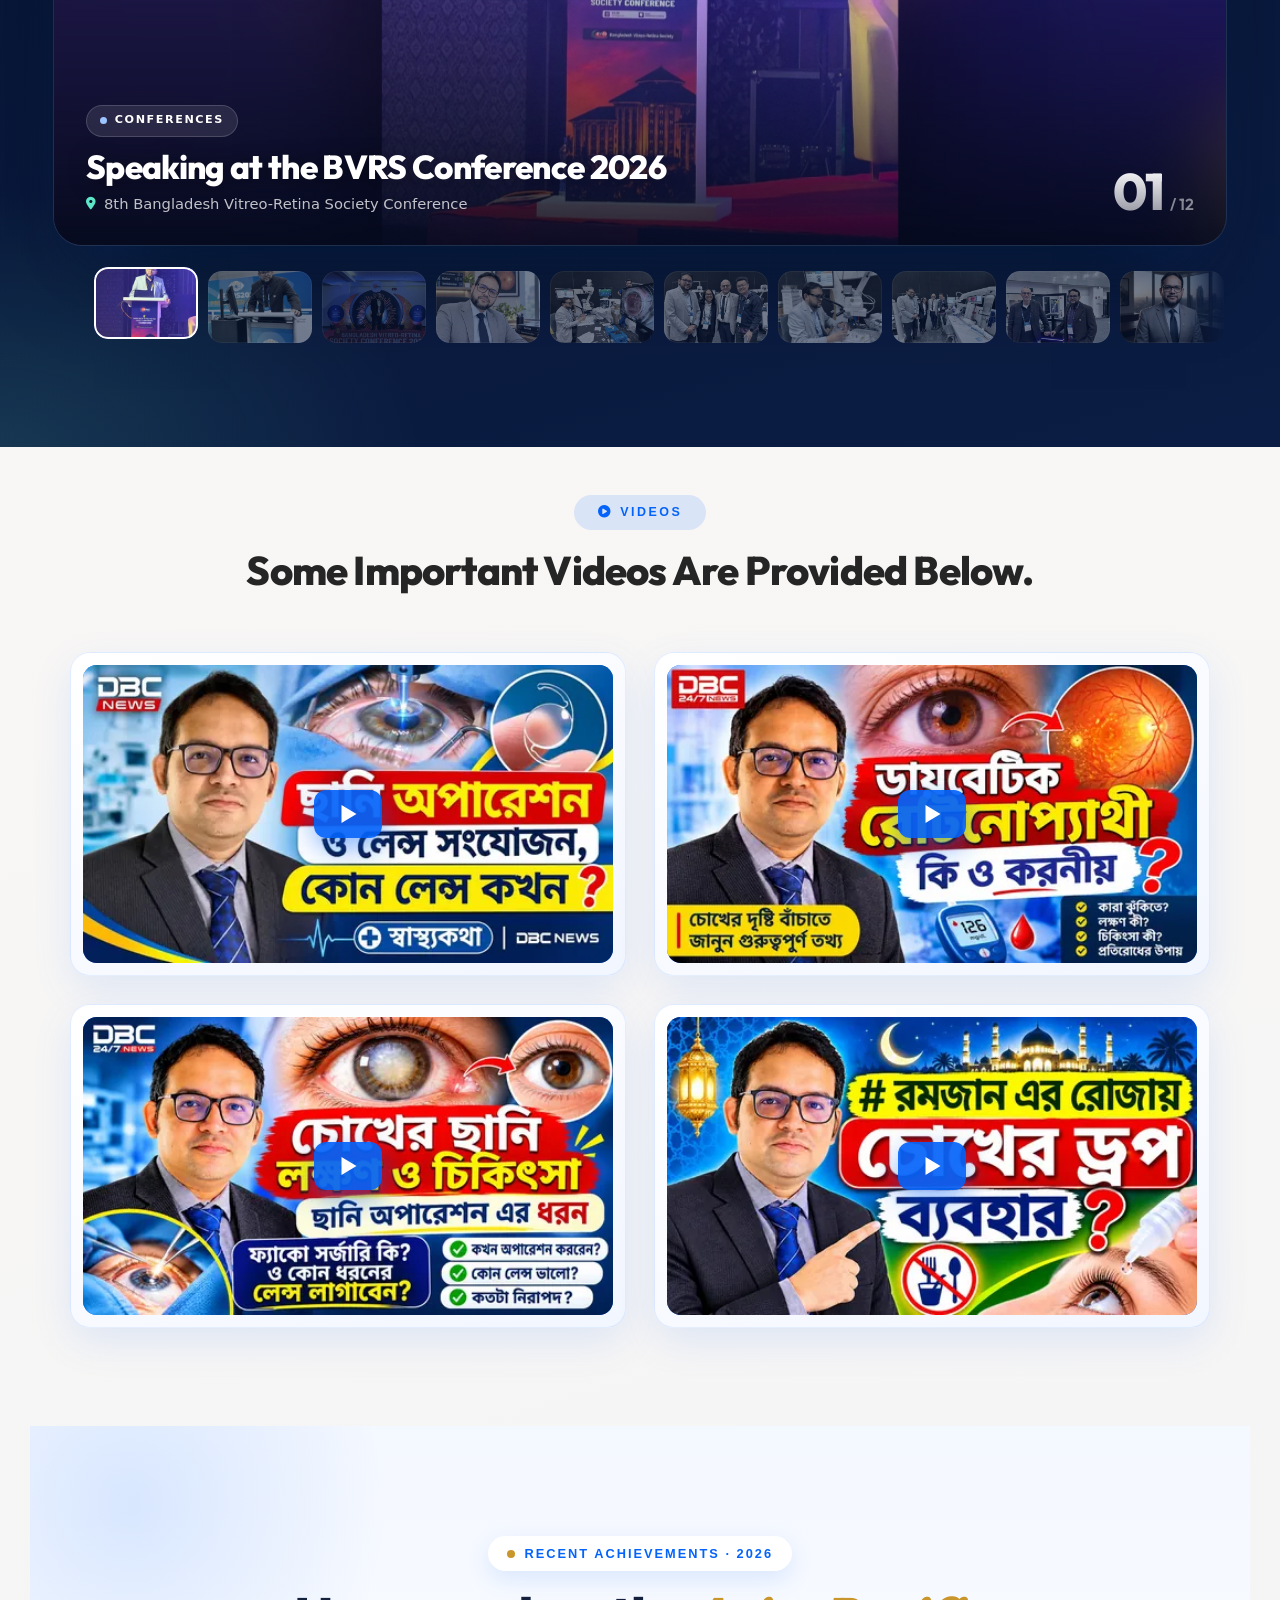
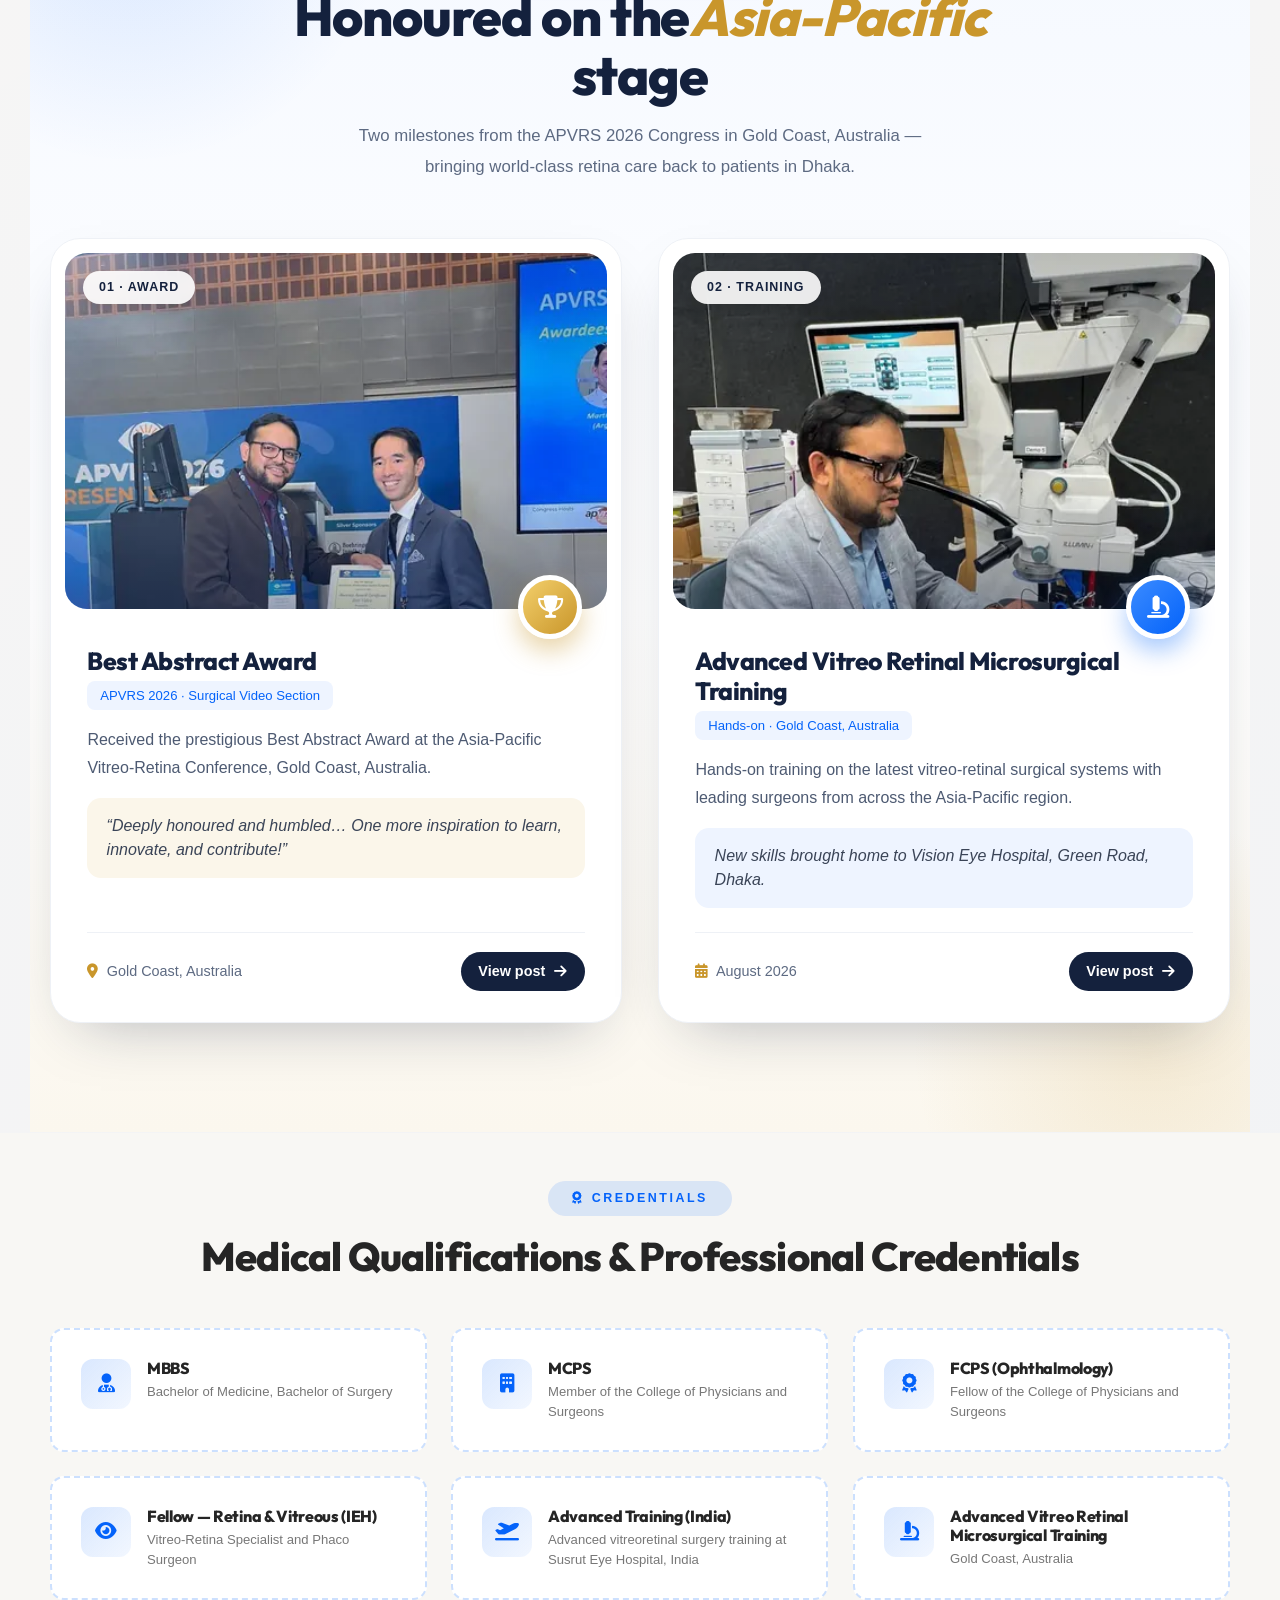
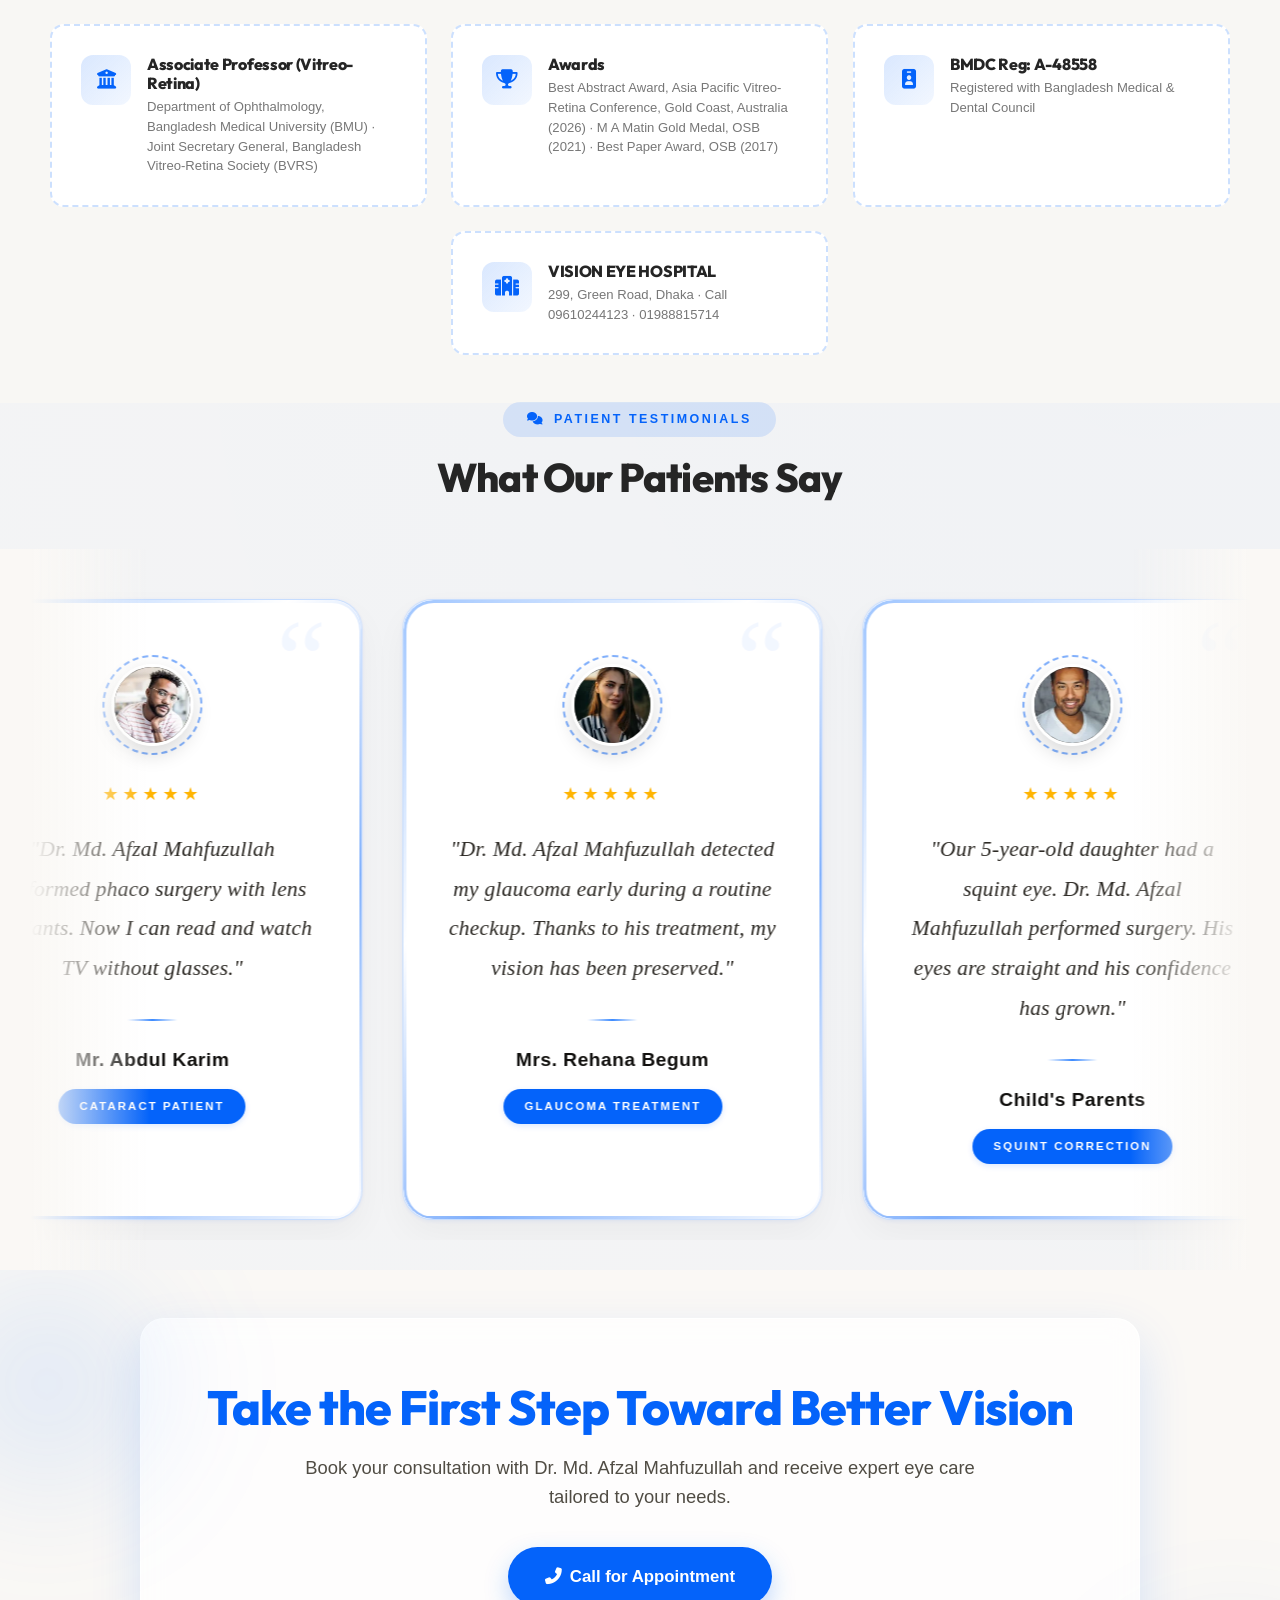
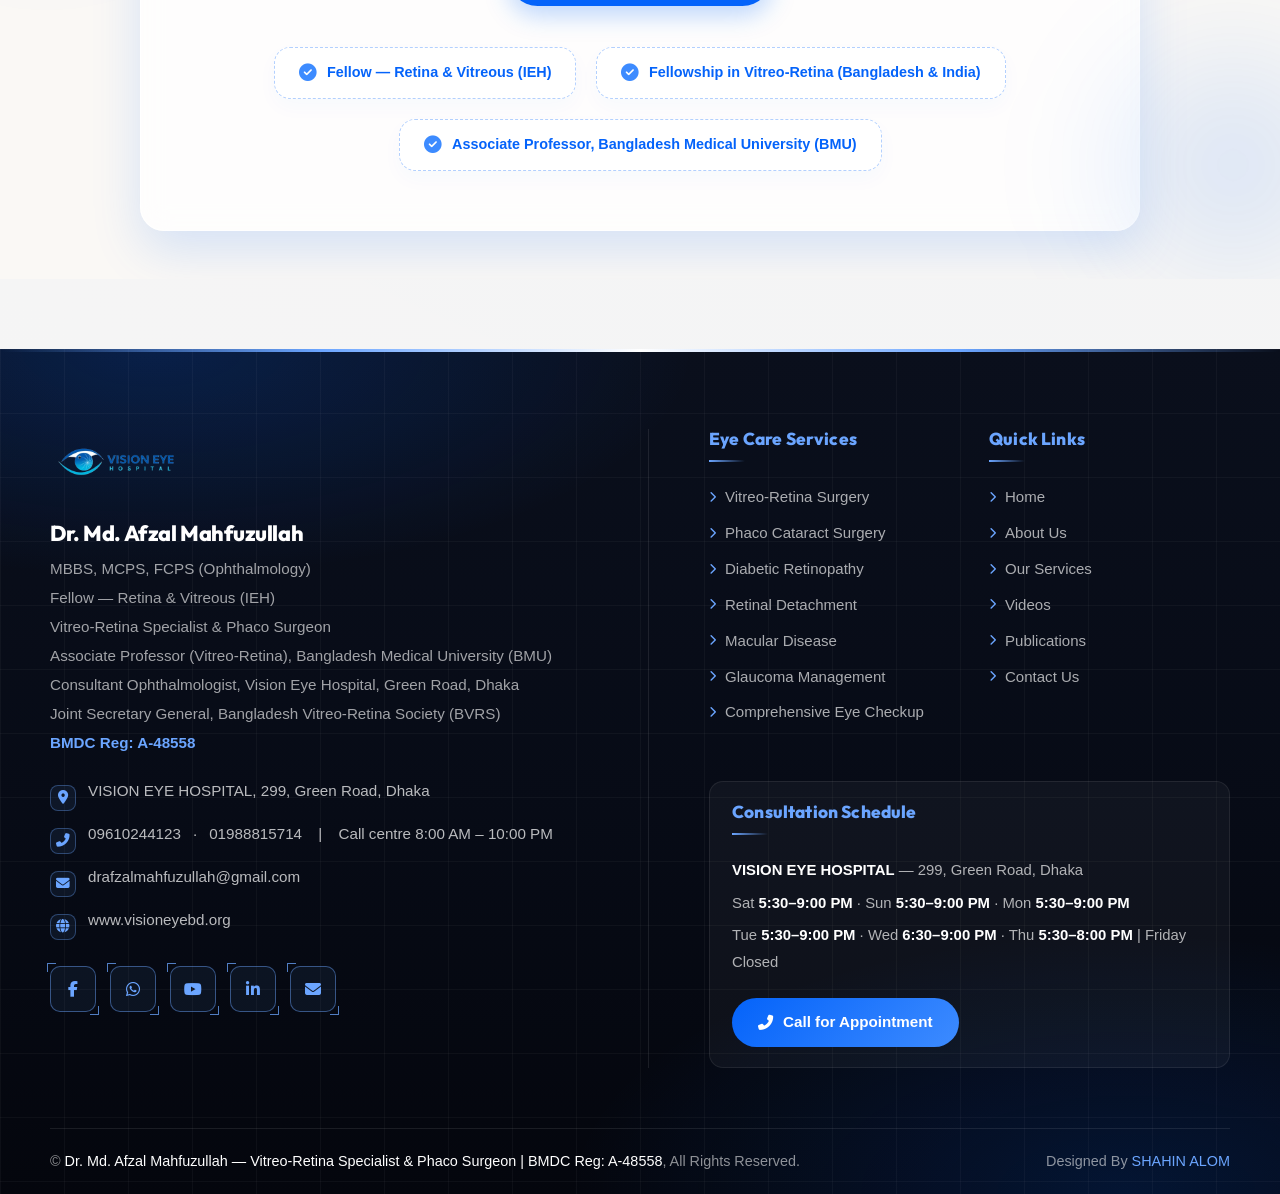
==== commit 59f0fbae: "Add YouTube handle and LinkedIn profile links across the site" ====
--- a/public/site/html/index.html
+++ b/public/site/html/index.html
@@ -59,7 +59,8 @@
       ],
       "sameAs": [
         "https://www.facebook.com/dr.mdafzalmahfuzullah",
-        "https://www.youtube.com/channel/UCqeKIQYNpHyOVtgE7j-rPLQ"
+        "https://www.youtube.com/@afzalmahfuzullah1002",
+        "https://www.linkedin.com/in/dr-md-afzal-mahfuzullah-0a696382"
       ]
     }
     </script>
@@ -358,6 +359,32 @@
 <i class="fas fa-chevron-right" style="font-size:0.7rem;color:#1877F2;"></i>
 </span>
 </a>
+<a class="appt-row d-flex align-items-center gap-3 p-3 mb-3 rounded-3 text-decoration-none" href="https://www.youtube.com/@afzalmahfuzullah1002" style="background:#fff; border-left:5px solid #FF0000; box-shadow:0 3px 18px rgba(0,0,0,0.06); transition:transform 0.2s,box-shadow 0.2s;" target="_blank" rel="noopener">
+<div class="d-flex align-items-center justify-content-center rounded-3 flex-shrink-0" style="width:54px;height:54px;background:linear-gradient(135deg,#c4302b,#ff4b3e);">
+<i class="fab fa-youtube text-white" style="font-size:1.3rem;"></i>
+</div>
+<div class="flex-grow-1">
+<div style="font-size:0.7rem;letter-spacing:1.2px;text-transform:uppercase;color:#999;font-weight:700;">
+                                Watch on YouTube</div>
+<div style="font-size:1.05rem;font-weight:700;color:#222;">@afzalmahfuzullah1002</div>
+</div>
+<span class="d-flex align-items-center justify-content-center rounded-circle flex-shrink-0" style="width:30px;height:30px;background:rgba(255,0,0,0.09);">
+<i class="fas fa-chevron-right" style="font-size:0.7rem;color:#c4302b;"></i>
+</span>
+</a>
+<a class="appt-row d-flex align-items-center gap-3 p-3 mb-3 rounded-3 text-decoration-none" href="https://www.linkedin.com/in/dr-md-afzal-mahfuzullah-0a696382" style="background:#fff; border-left:5px solid #0A66C2; box-shadow:0 3px 18px rgba(0,0,0,0.06); transition:transform 0.2s,box-shadow 0.2s;" target="_blank" rel="noopener">
+<div class="d-flex align-items-center justify-content-center rounded-3 flex-shrink-0" style="width:54px;height:54px;background:linear-gradient(135deg,#0a66c2,#3f9ae0);">
+<i class="fab fa-linkedin-in text-white" style="font-size:1.3rem;"></i>
+</div>
+<div class="flex-grow-1">
+<div style="font-size:0.7rem;letter-spacing:1.2px;text-transform:uppercase;color:#999;font-weight:700;">
+                                Connect on LinkedIn</div>
+<div style="font-size:1.05rem;font-weight:700;color:#222;">Dr. Md. Afzal Mahfuzullah</div>
+</div>
+<span class="d-flex align-items-center justify-content-center rounded-circle flex-shrink-0" style="width:30px;height:30px;background:rgba(10,102,194,0.1);">
+<i class="fas fa-chevron-right" style="font-size:0.7rem;color:#0a66c2;"></i>
+</span>
+</a>
 <a class="appt-row d-flex align-items-center gap-3 p-3 mb-4 rounded-3 text-decoration-none" href="https://wa.me/8801720053045" style="background:#fff; border-left:5px solid #25D366; box-shadow:0 3px 18px rgba(0,0,0,0.06); transition:transform 0.2s,box-shadow 0.2s;" target="_blank">
 <div class="d-flex align-items-center justify-content-center rounded-3 flex-shrink-0" style="width:54px;height:54px;background:linear-gradient(135deg,#128C7E,#25D366);">
 <i class="fab fa-whatsapp text-white" style="font-size:1.3rem;"></i>
@@ -871,7 +898,8 @@
 <div class="vfooter__socials">
 <a aria-label="Facebook" class="vfooter__soc" href="https://www.facebook.com/dr.mdafzalmahfuzullah" target="_blank"><i class="fab fa-facebook-f"></i></a>
 <a aria-label="WhatsApp" class="vfooter__soc" href="https://wa.me/8801988815714" target="_blank"><i class="fab fa-whatsapp"></i></a>
-<a aria-label="YouTube" class="vfooter__soc" href="https://www.youtube.com/channel/UCqeKIQYNpHyOVtgE7j-rPLQ" target="_blank"><i class="fab fa-youtube"></i></a>
+<a aria-label="YouTube" class="vfooter__soc" href="https://www.youtube.com/@afzalmahfuzullah1002" target="_blank" rel="noopener"><i class="fab fa-youtube"></i></a>
+<a aria-label="LinkedIn" class="vfooter__soc" href="https://www.linkedin.com/in/dr-md-afzal-mahfuzullah-0a696382" target="_blank" rel="noopener"><i class="fab fa-linkedin-in"></i></a>
 <a aria-label="Email" class="vfooter__soc" href="mailto:drafzalmahfuzullah@gmail.com"><i class="fas fa-envelope"></i></a>
 </div>
 </div>
--- a/public/site/css/html.css
+++ b/public/site/css/html.css
@@ -2314,6 +2314,8 @@
 .infobox__ico{display:inline-flex;align-items:center;justify-content:center;width:48px;height:48px;border-radius:14px;margin-bottom:14px;background:linear-gradient(135deg,#0463FA,#3D8BFF);color:#fff;font-size:1.05rem}
 .infobox__ico--wa{background:linear-gradient(135deg,#128C7E,#25D366)}
 .infobox__ico--fb{background:linear-gradient(135deg,#1877F2,#4a9bff)}
+.infobox__ico--yt{background:linear-gradient(135deg,#c4302b,#ff4b3e)}
+.infobox__ico--li{background:linear-gradient(135deg,#0a66c2,#3f9ae0)}
 .infobox strong{display:block;color:#0463FA;font-size:1rem;margin-bottom:4px}
 .infobox span:not(.infobox__ico){display:block;color:#5a6472;font-size:.9rem;font-weight:600;word-break:break-word}
 
